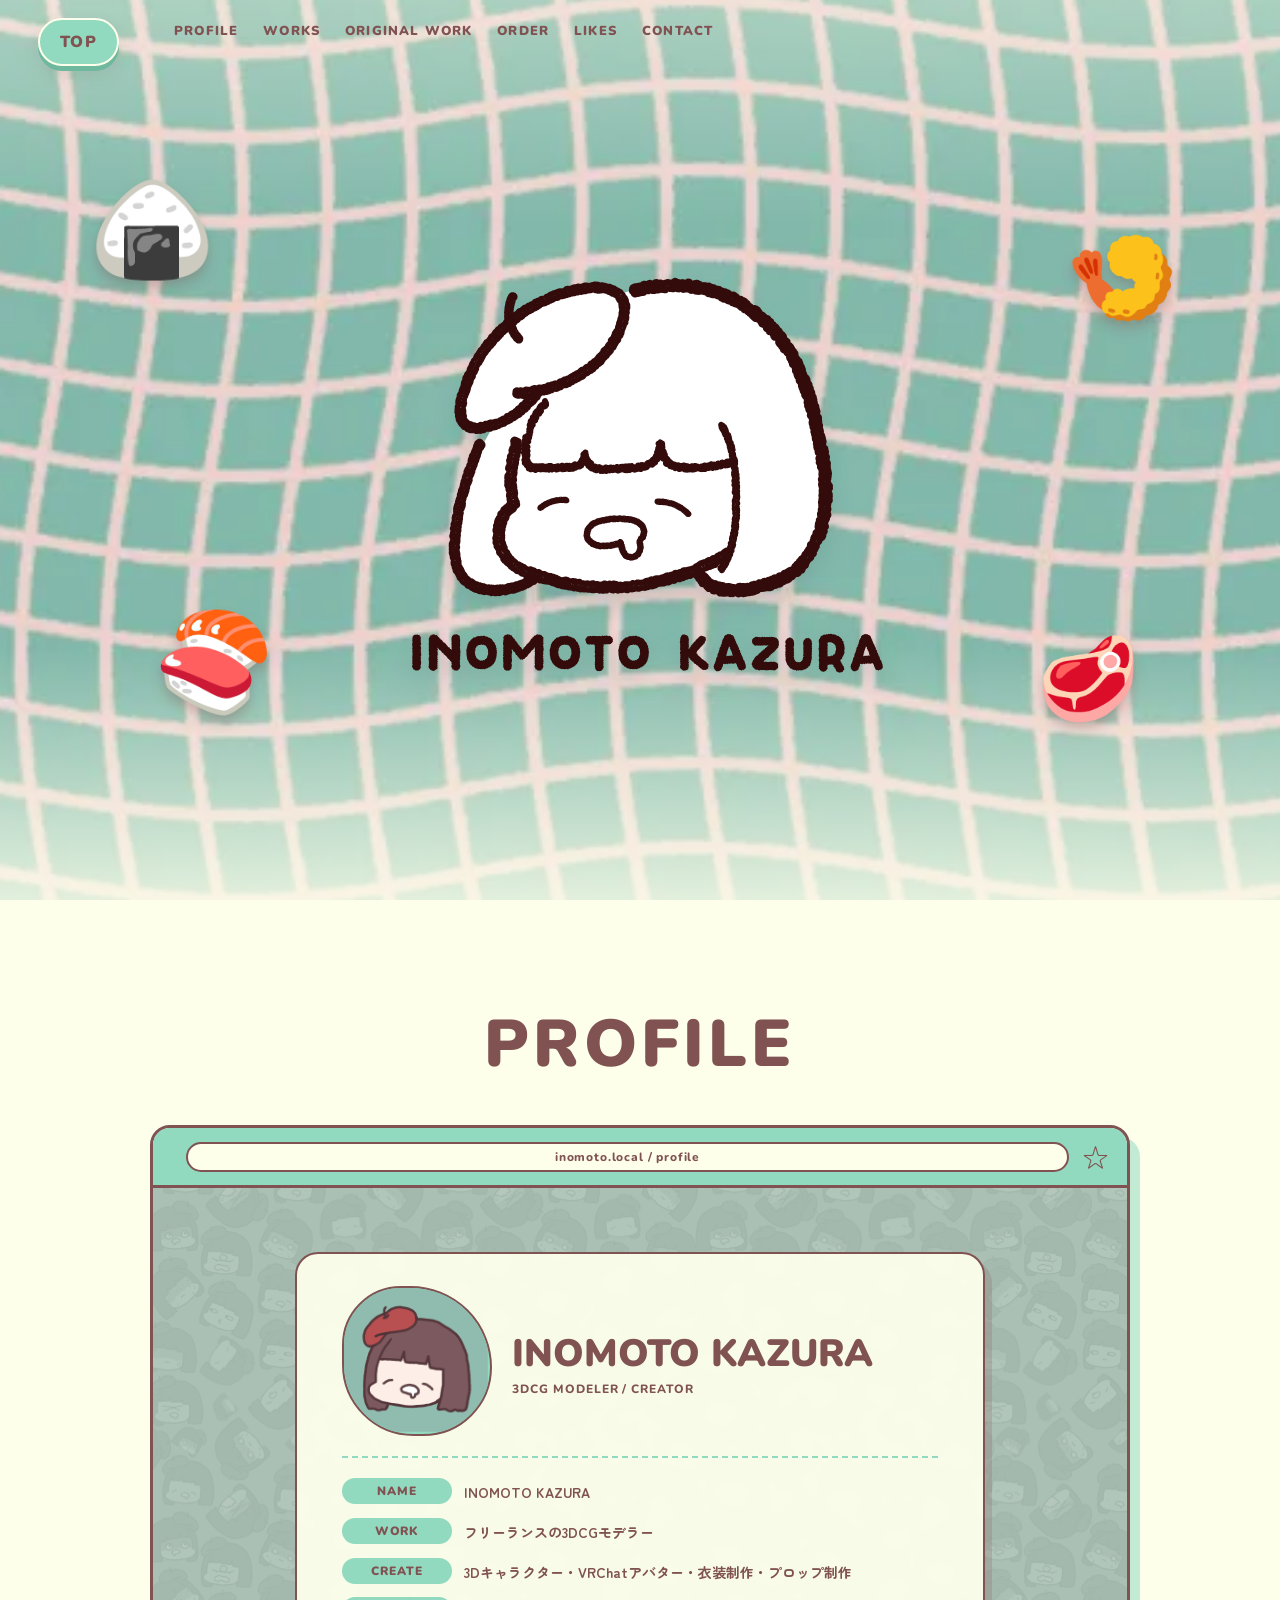
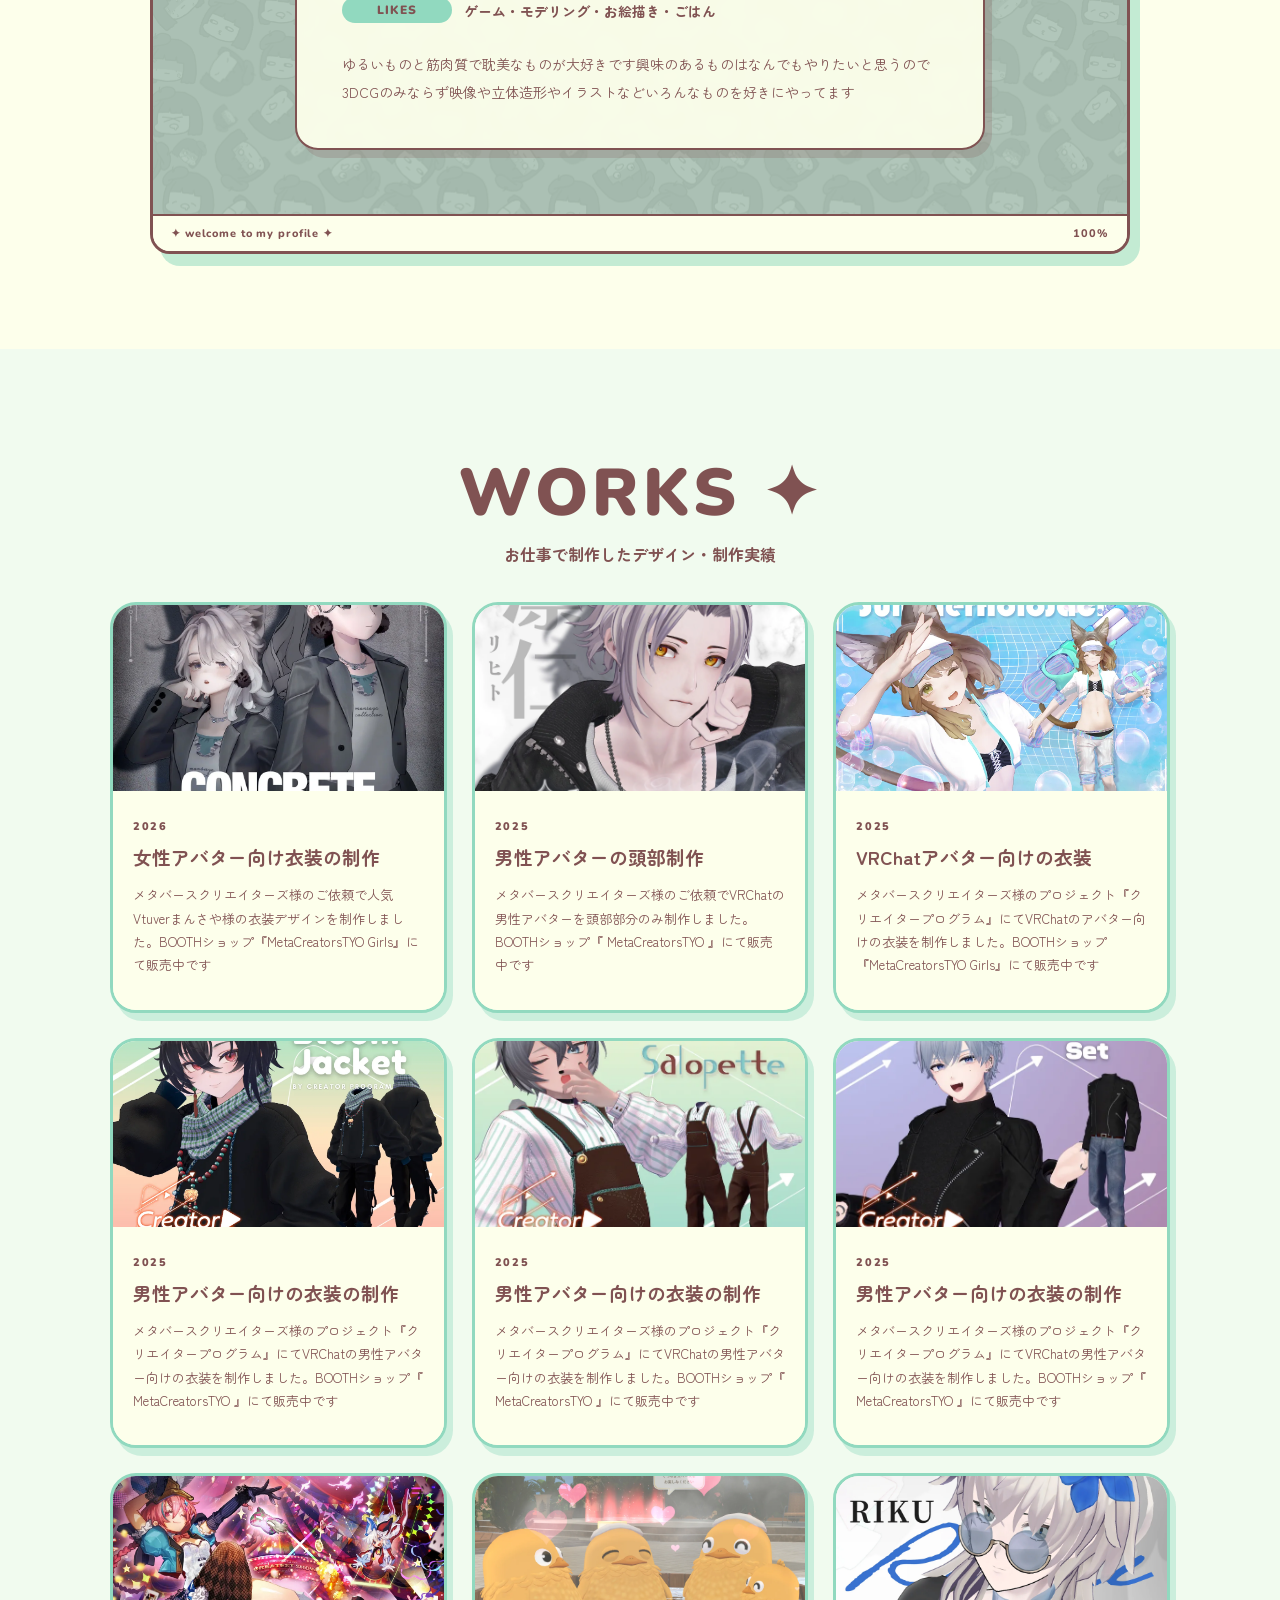
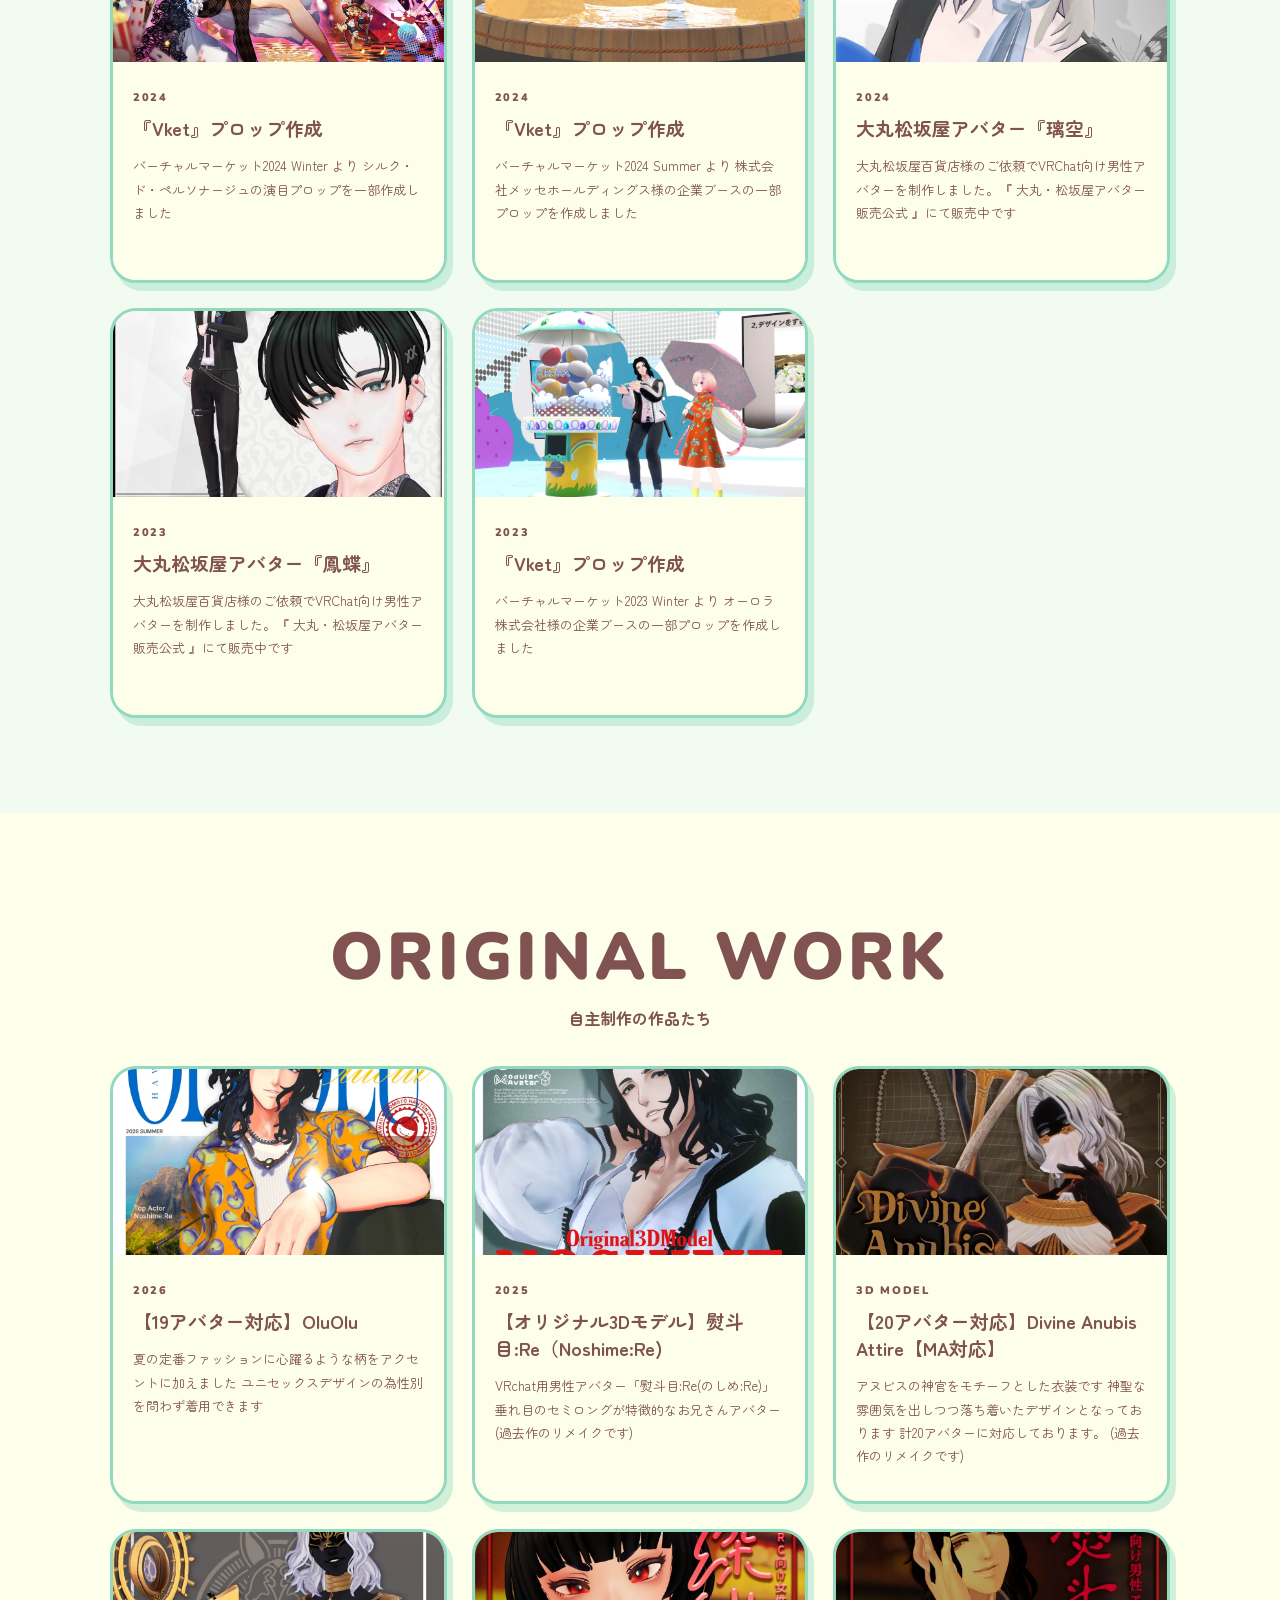
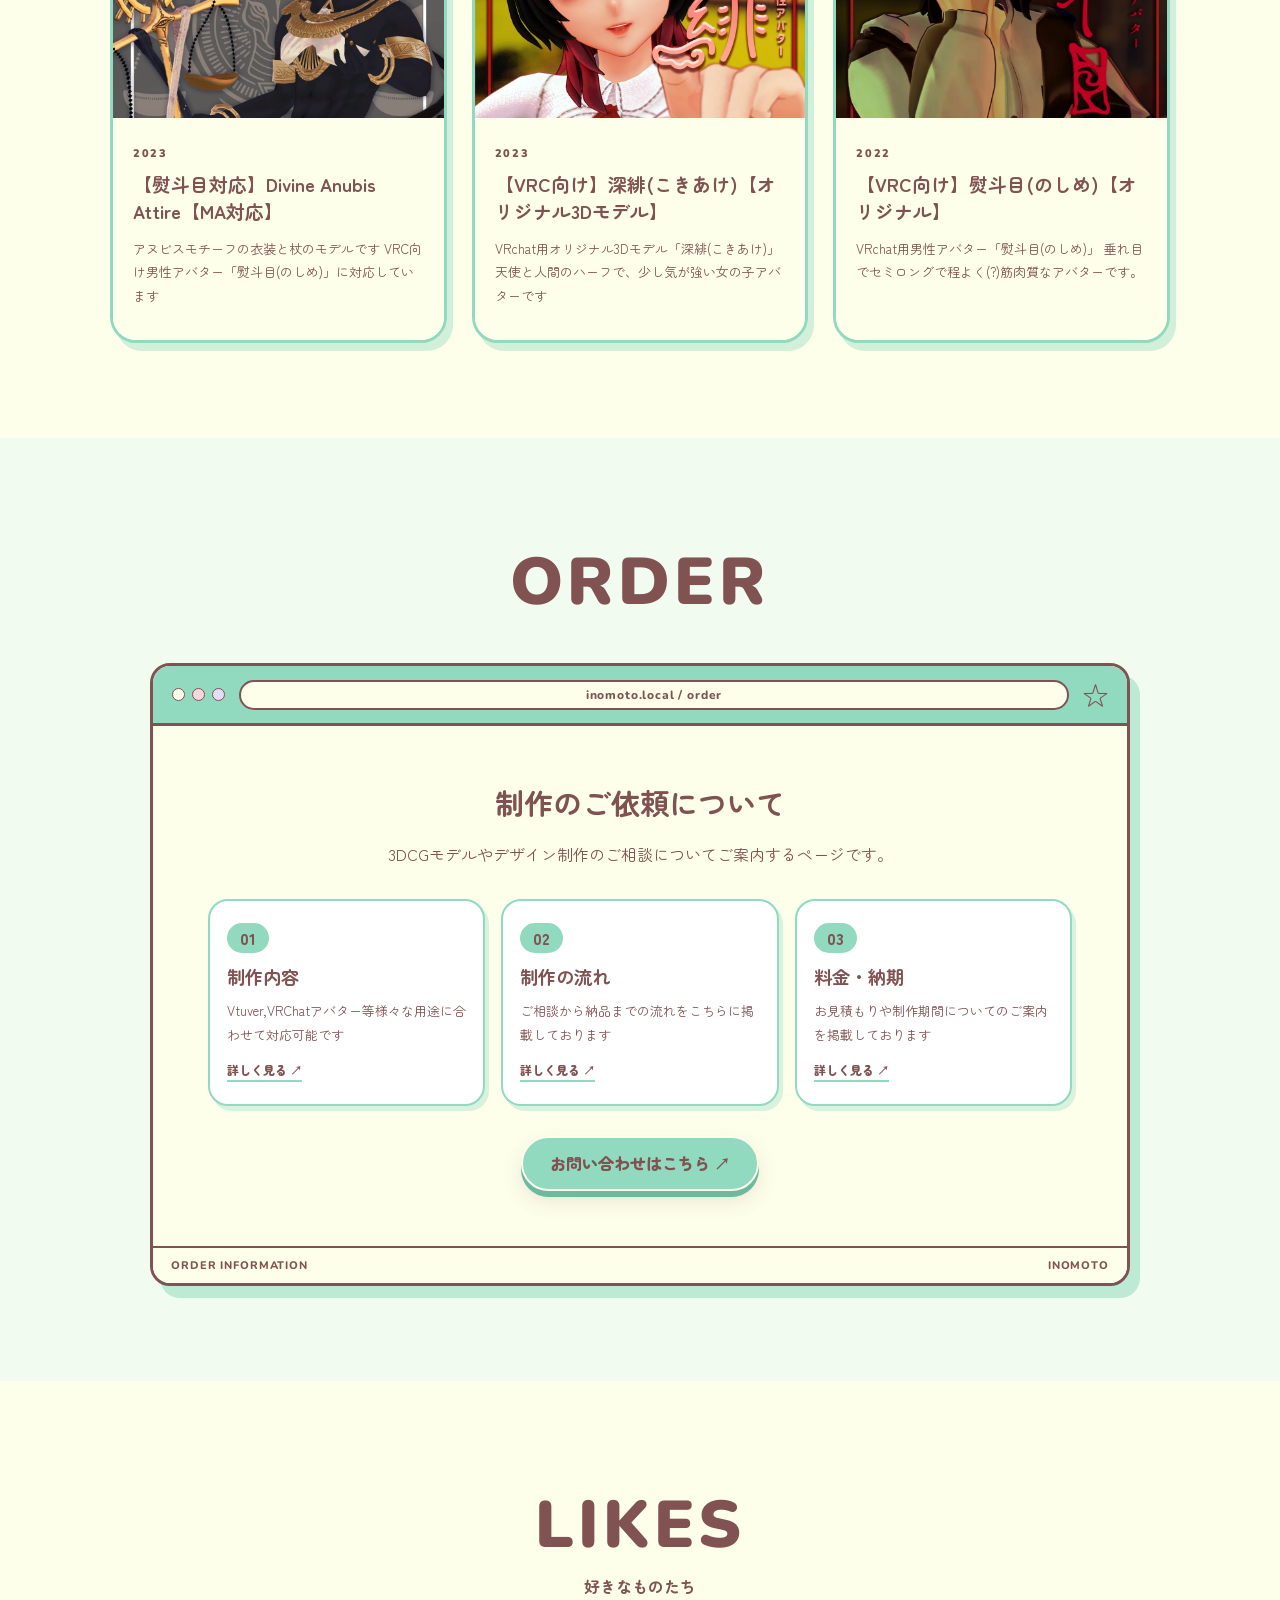
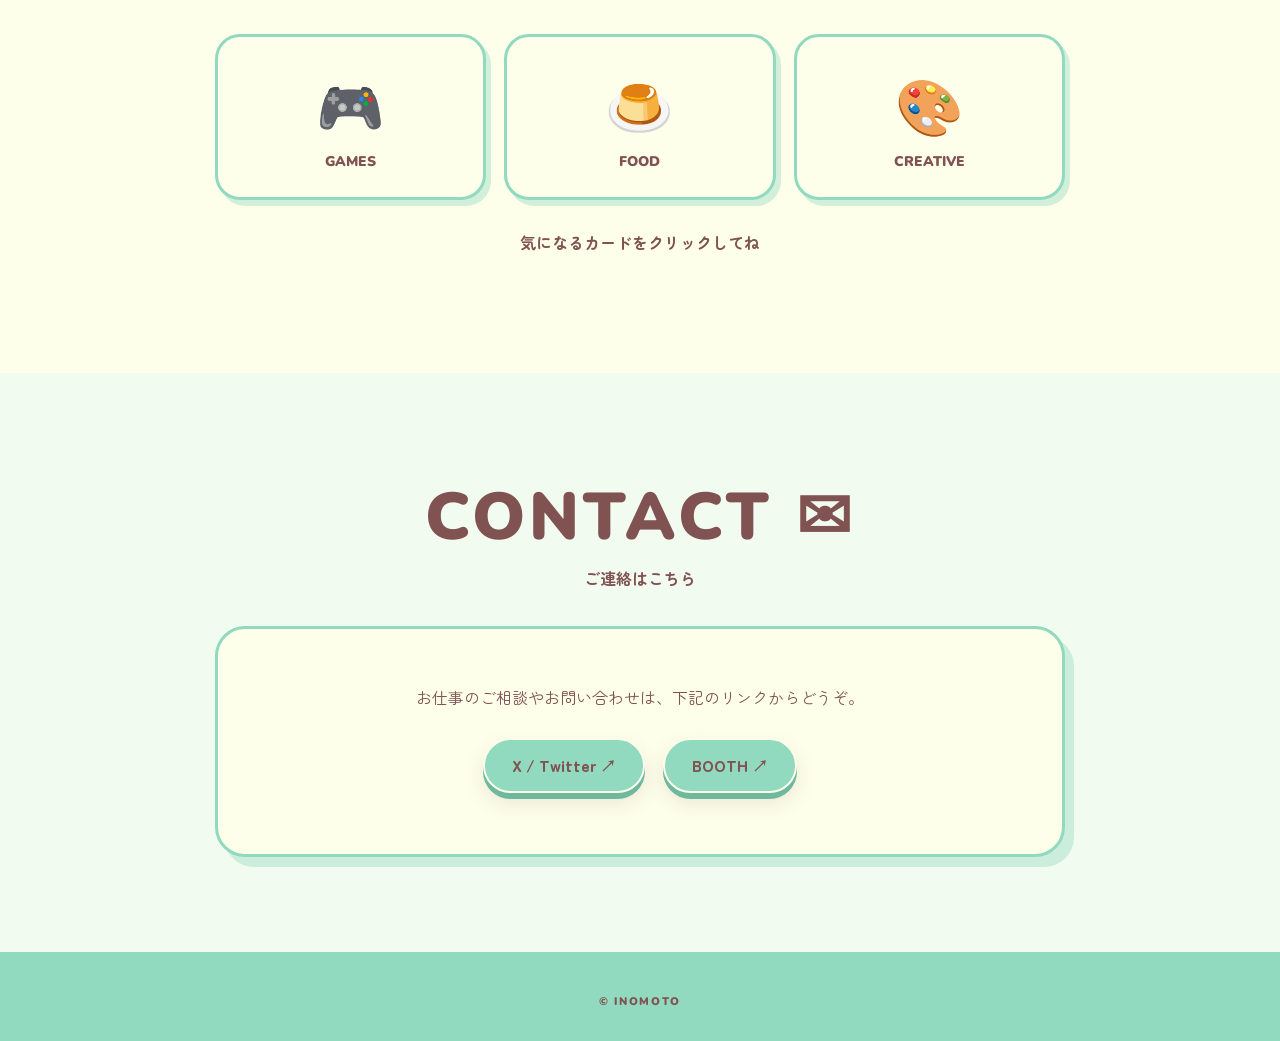
==== index.html @ 29d463a3 "Add files via upload" ====
<!doctype html>
<html lang="ja"><head>
<meta charset="UTF-8"><meta name="viewport" content="width=device-width, initial-scale=1">
<meta name="theme-color" content="#FDFFEB"><meta name="description" content="INOMOTOの個人サイト。3DCG作品と好きなものを集めた場所。">
<title>INOMOTO | little world</title><link rel="stylesheet" href="style.css"><script src="script.js" defer=""></script>
<style data-inomoto-card-layout="v9">
/* v9: 縦長カード。画像と本文は別の通常フローに固定する */
#works .cards > .work-card, #original-work .cards > .work-card {
  display: flex !important;
  flex-direction: column !important;
  height: auto !important;
  min-height: 410px;
  position: relative;
  overflow: hidden !important;
}
#works .work-card > .card-art, #original-work .work-card > .card-art {
  position: relative !important;
  display: block !important;
  flex: 0 0 auto !important;
  width: 100% !important;
  height: auto !important;
  aspect-ratio: 16 / 9 !important;
  min-height: 0 !important;
  max-height: none !important;
  margin: 0 !important;
  padding: 0 !important;
  overflow: hidden !important;
  isolation: isolate;
}
#works .work-card > .card-art > img, #original-work .work-card > .card-art > img {
  position: absolute !important;
  inset: 0 !important;
  width: 100% !important;
  height: 100% !important;
  max-height: 100% !important;
  object-fit: cover !important;
  object-position: center !important;
  display: block !important;
  margin: 0 !important;
}
#works .work-card > .card-body, #original-work .work-card > .card-body {
  display: block !important;
  position: relative !important;
  flex: 1 0 auto !important;
  width: 100% !important;
  height: auto !important;
  min-height: 190px;
  padding: 20px !important;
  margin: 0 !important;
  background: #FDFFEB !important;
  z-index: 2 !important;
  overflow-wrap: anywhere;
}
#works .work-card > .card-body h3, #original-work .work-card > .card-body h3,
#works .work-card > .card-body p, #original-work .work-card > .card-body p {
  position: static !important;
  transform: none !important;
  float: none !important;
  max-height: none !important;
  overflow-wrap: anywhere;
}
#works .work-card > .card-body p, #original-work .work-card > .card-body p {line-height: 1.8 !important;}
#work-detail-dialog .service-bottom-close {display: none !important;}
</style><style data-inomoto-card-layout="v9">
/* v9: 縦長カード。画像と本文は別の通常フローに固定する */
#works .cards > .work-card, #original-work .cards > .work-card {
  display: flex !important;
  flex-direction: column !important;
  height: auto !important;
  min-height: 410px;
  position: relative;
  overflow: hidden !important;
}
#works .work-card > .card-art, #original-work .work-card > .card-art {
  position: relative !important;
  display: block !important;
  flex: 0 0 auto !important;
  width: 100% !important;
  height: auto !important;
  aspect-ratio: 16 / 9 !important;
  min-height: 0 !important;
  max-height: none !important;
  margin: 0 !important;
  padding: 0 !important;
  overflow: hidden !important;
  isolation: isolate;
}
#works .work-card > .card-art > img, #original-work .work-card > .card-art > img {
  position: absolute !important;
  inset: 0 !important;
  width: 100% !important;
  height: 100% !important;
  max-height: 100% !important;
  object-fit: cover !important;
  object-position: center !important;
  display: block !important;
  margin: 0 !important;
}
#works .work-card > .card-body, #original-work .work-card > .card-body {
  display: block !important;
  position: relative !important;
  flex: 1 0 auto !important;
  width: 100% !important;
  height: auto !important;
  min-height: 190px;
  padding: 20px !important;
  margin: 0 !important;
  background: #FDFFEB !important;
  z-index: 2 !important;
  overflow-wrap: anywhere;
}
#works .work-card > .card-body h3, #original-work .work-card > .card-body h3,
#works .work-card > .card-body p, #original-work .work-card > .card-body p {
  position: static !important;
  transform: none !important;
  float: none !important;
  max-height: none !important;
  overflow-wrap: anywhere;
}
#works .work-card > .card-body p, #original-work .work-card > .card-body p {line-height: 1.8 !important;}
#work-detail-dialog .service-bottom-close {display: none !important;}
</style></head>
<body>
<header class="site-header"><a class="brand" href="#home" aria-label="ページの一番上へ戻る">TOP</a><nav aria-label="メインメニュー"><a href="#profile">PROFILE</a><a href="#works">WORKS</a><a href="#original-work">ORIGINAL WORK</a><a href="#order">ORDER</a><a href="#likes">LIKES</a><a href="#contact">CONTACT</a></nav></header>
<main>
<section class="hero" id="home" aria-label="トップページ">
<div class="hero-bg" aria-hidden="true"></div><div class="hero-shade" aria-hidden="true"></div>
<span class="decor d1" aria-hidden="true">🍙</span><span class="decor d2" aria-hidden="true">🍤</span><span class="decor d3" aria-hidden="true">🍣</span><span class="decor d4" aria-hidden="true">🥩</span>
<div class="hero-inner">
<div class="art-stack"><img class="name-art" src="assets/name.svg" alt="INOMOTO KAZURA"><img class="character-art" src="assets/character.svg" alt="オリジナルキャラクター"></div>
</div>

</section>
<section class="content-section profile-section" id="profile" aria-labelledby="profile-title">
 <div class="section-heading"><h2 id="profile-title">PROFILE</h2></div>
 <div class="browser-window">
 <div class="browser-bar">
 <div class="browser-dots" aria-hidden="true"></div>
 <div class="browser-address"><span aria-hidden="true"></span> inomoto.local / profile</div>
 <div class="browser-star" aria-hidden="true">☆</div>
 </div>
 <div class="browser-content">
 <div class="profile-sheet">
 <div class="profile-heading"><span class="profile-sticker profile-icon"><img src="assets/inomoto_icon.svg" alt="いのもとのプロフィールアイコン"></span><div><span class="profile-overline"></span><h3>INOMOTO KAZURA</h3><p>3DCG MODELER / CREATOR</p></div></div>
 <dl class="profile-details">
 <div><dt>NAME</dt><dd>INOMOTO KAZURA</dd></div>
 <div><dt>WORK</dt><dd>フリーランスの3DCGモデラー</dd></div>
 <div><dt>CREATE</dt><dd>3Dキャラクター・VRChatアバター・衣装制作・プロップ制作</dd></div>
 <div><dt>LIKES</dt><dd>ゲーム・モデリング・お絵描き・ごはん</dd></div>
 </dl>
 <p class="profile-message">ゆるいものと筋肉質で耽美なものが大好きです興味のあるものはなんでもやりたいと思うので3DCGのみならず映像や立体造形やイラストなどいろんなものを好きにやってます</p>
 <p class="profile-edit-note"></p>
 </div>
 </div>
 <div class="browser-status"><span>✦ welcome to my profile ✦</span><span>100% </span></div>
 </div>
</section>

<section class="content-section works-section" id="works"><div class="section-heading"><h2>WORKS <span>✦</span></h2><p>お仕事で制作したデザイン・制作実績</p></div><div class="cards"><article class="work-card" data-work-number="11"><div class="card-art"><img alt="作品画像" style="width: 100%; height: 100%; object-fit: cover;" src="assets/uploads/image-1794179837738-152256.webp"></div><div class="card-body"><span class="tag">2026</span><h3>女性アバター向け衣装の制作</h3><p>メタバースクリエイターズ様のご依頼で人気Vtuverまんさや様の衣装デザインを制作しました。BOOTHショップ『MetaCreatorsTYO Girls』にて販売中です  </p></div><div class="work-detail-data" hidden=""><div class="work-detail-description"><p><a href="https://metacre-girls.booth.pm/items/8290919" target="_blank" rel="noopener noreferrer">『MetaCreatorsTYO Girls』のリンクはこちら(外部リンクへ移動します)</a></p></div><div class="work-detail-gallery"><img alt="作品詳細画像" src="assets/uploads/image-1794179853734-537054.webp"><img alt="作品詳細画像" src="assets/uploads/image-1794179858200-941569.webp"></div></div></article><article class="work-card" data-work-number="10"><div class="card-art"><img alt="作品画像" style="width: 100%; height: 100%; object-fit: cover;" src="assets/uploads/image-1794179681571-148036.webp"></div><div class="card-body"><span class="tag">2025</span><h3>男性アバターの頭部制作</h3><p>メタバースクリエイターズ様のご依頼でVRChatの男性アバターを頭部部分のみ制作しました。BOOTHショップ『 MetaCreatorsTYO 』にて販売中です  </p></div><div class="work-detail-data" hidden=""><div class="work-detail-description"><p><a href="https://metacreatorstyo.booth.pm/items/7430852" target="_blank" rel="noopener noreferrer">『 MetaCreatorsTYO 』のリンクはこちら(外部リンクへ移動します)</a></p></div><div class="work-detail-gallery"><img alt="作品詳細画像" src="assets/uploads/image-1794179711061-279355.webp"><img alt="作品詳細画像" src="assets/uploads/image-1794179719294-483400.webp"></div></div></article><article class="work-card" data-work-number="9"><div class="card-art"><img alt="作品画像" style="width: 100%; height: 100%; object-fit: cover;" src="assets/uploads/image-1794179580723-548120.webp"></div><div class="card-body"><span class="tag">2025</span><h3>VRChatアバター向けの衣装</h3><p>メタバースクリエイターズ様のプロジェクト『クリエイタープログラム』にてVRChatのアバター向けの衣装を制作しました。BOOTHショップ『MetaCreatorsTYO Girls』にて販売中です  </p></div><div class="work-detail-data" hidden=""><div class="work-detail-description"><p><a href="https://metacre-girls.booth.pm/items/8178003" target="_blank" rel="noopener noreferrer">『MetaCreatorsTYO Girls』のリンクはこちら(外部リンクへ移動します)</a></p></div><div class="work-detail-gallery"></div></div></article><article class="work-card" data-work-number="8"><div class="card-art"><img alt="作品画像" style="width: 100%; height: 100%; object-fit: cover;" src="assets/uploads/image-1794179423549-864634.webp"></div><div class="card-body"><span class="tag">2025</span><h3>男性アバター向けの衣装の制作</h3><p>メタバースクリエイターズ様のプロジェクト『クリエイタープログラム』にてVRChatの男性アバター向けの衣装を制作しました。BOOTHショップ『 MetaCreatorsTYO 』にて販売中です </p></div><div class="work-detail-data" hidden=""><div class="work-detail-description"><p><a href="https://metacreatorstyo.booth.pm/items/6738972" target="_blank" rel="noopener noreferrer">『 MetaCreatorsTYO 』のリンクはこちら(外部リンクへ移動します)</a></p></div><div class="work-detail-gallery"><img alt="作品詳細画像" src="assets/uploads/image-1794179456965-385566.webp"><img alt="作品詳細画像" src="assets/uploads/image-1794179460936-508181.webp"></div></div></article><article class="work-card" data-work-number="7"><div class="card-art"><img alt="作品画像" style="width: 100%; height: 100%; object-fit: cover;" src="assets/uploads/image-1794179402520-243005.webp"></div><div class="card-body"><span class="tag">2025</span><h3>男性アバター向けの衣装の制作</h3><p>メタバースクリエイターズ様のプロジェクト『クリエイタープログラム』にてVRChatの男性アバター向けの衣装を制作しました。BOOTHショップ『 MetaCreatorsTYO 』にて販売中です </p></div><div class="work-detail-data" hidden=""><div class="work-detail-description"><p><a href="https://metacreatorstyo.booth.pm/items/6640279" target="_blank" rel="noopener noreferrer">『 MetaCreatorsTYO 』のリンクはこちら(外部リンクへ移動します)</a></p></div><div class="work-detail-gallery"><img alt="作品詳細画像" src="assets/uploads/image-1794179406885-465615.webp"><img alt="作品詳細画像" src="assets/uploads/image-1794179410754-555326.webp"></div></div></article><article class="work-card" data-work-number="6"><div class="card-art"><img alt="作品画像" style="width: 100%; height: 100%; object-fit: cover;" src="assets/uploads/image-1794179278446-602209.webp"></div><div class="card-body"><span class="tag">2025</span><h3>男性アバター向けの衣装の制作</h3><p>メタバースクリエイターズ様のプロジェクト『クリエイタープログラム』にてVRChatの男性アバター向けの衣装を制作しました。BOOTHショップ『 MetaCreatorsTYO 』にて販売中です </p></div><div class="work-detail-data" hidden=""><div class="work-detail-description"><p><a href="https://metacreatorstyo.booth.pm/items/6526246" target="_blank" rel="noopener noreferrer">『 MetaCreatorsTYO 』のリンクはこちら(外部リンクへ移動します)</a></p></div><div class="work-detail-gallery"><img alt="作品詳細画像" src="assets/uploads/image-1794179345668-98581.webp"><img alt="作品詳細画像" src="assets/uploads/image-1794179348370-302553.webp"></div></div></article><article class="work-card" data-work-number="5"><div class="card-art"><img alt="作品画像" style="width: 100%; height: 100%; object-fit: cover;" src="assets/uploads/image-1794179184120-256276.webp"></div><div class="card-body"><span class="tag">2024</span><h3>『Vket』プロップ作成</h3><p>バーチャルマーケット2024 Winter より
シルク・ド・ペルソナージュの演目プロップを一部作成しました</p></div><div class="work-detail-data" hidden=""><div class="work-detail-description"><p>複数のプロップを制作しました</p><p><br>
<a href="https://x.com/Virtual_Market_/status/1864625775905001588" target="_blank" rel="noopener noreferrer"></a></p><p><a href="https://x.com/Virtual_Market_/status/1864625775905001588" target="_blank" rel="noopener noreferrer">一般出展ワールド制作チーム紹介映像(Xのページに飛びます)</a></p></div><div class="work-detail-gallery"></div></div></article><article class="work-card" data-work-number="4"><div class="card-art"><img alt="作品画像" style="width: 100%; height: 100%; object-fit: cover;" src="assets/uploads/image-1794179036064-50647.webp"></div><div class="card-body"><span class="tag">2024</span><h3>『Vket』プロップ作成</h3><p>バーチャルマーケット2024 Summer より
株式会社メッセホールディングス様の企業ブースの一部プロップを作成しました</p></div><div class="work-detail-data" hidden=""><div class="work-detail-description"><p>複数のプロップを制作いたしました</p><br>
<a href="https://prtimes.jp/main/html/rd/p/000000356.000034617.html" target="_blank" rel="noopener noreferrer">当時の掲載記事はこちら(外部リンクへ移動します)</a></div><div class="work-detail-gallery"><img alt="作品詳細画像" src="assets/uploads/image-1794179041775-435784.webp"><img alt="作品詳細画像" src="assets/uploads/image-1794179046673-752530.webp"><img alt="作品詳細画像" src="assets/uploads/image-1794179050982-180924.webp"><img alt="作品詳細画像" src="assets/uploads/image-1794179154197-234884.webp"></div></div></article><article class="work-card" data-work-number="3"><div class="card-art"><img alt="作品画像" style="width: 100%; height: 100%; object-fit: cover;" src="assets/uploads/image-1794178915178-744343.webp"></div><div class="card-body"><span class="tag">2024</span><h3>大丸松坂屋アバター『璃空』</h3><p>大丸松坂屋百貨店様のご依頼でVRChat向け男性アバターを制作しました。『 大丸・松坂屋アバター販売公式 』にて販売中です</p></div><div class="work-detail-data" hidden=""><div class="work-detail-description"><p><a href="https://dm-avatar.booth.pm/" target="_blank" rel="noopener noreferrer">『 大丸・松坂屋アバター販売公式 』のリンクはこちら(外部リンクへ移動します)</a></p></div><div class="work-detail-gallery"><img alt="作品詳細画像" src="assets/uploads/image-1794178922586-227294.webp"><img alt="作品詳細画像" src="assets/uploads/image-1794178927556-247050.webp"></div></div></article><article class="work-card" data-work-number="2"><div class="card-art"><img alt="作品画像" style="width: 100%; height: 100%; object-fit: cover;" src="assets/uploads/image-1794177709621-850913.webp"></div><div class="card-body"><span class="tag">2023</span><h3>大丸松坂屋アバター『鳳蝶』</h3><p>大丸松坂屋百貨店様のご依頼でVRChat向け男性アバターを制作しました。『 大丸・松坂屋アバター販売公式 』にて販売中です</p></div><div class="work-detail-data" hidden=""><div class="work-detail-description"><p><a href="https://dm-avatar.booth.pm/" target="_blank" rel="noopener noreferrer">『 大丸・松坂屋アバター販売公式 』のリンクはこちら(外部リンクへ移動します)</a></p></div><div class="work-detail-gallery"><img alt="" src="assets/uploads/image-1794177748640-402909.webp"><img alt="" src="assets/uploads/image-1794177761552-566440.webp"></div></div></article><article class="work-card" data-work-number="1"><div class="card-art"><img alt="作品画像" style="width: 100%; height: 100%; object-fit: cover;" src="assets/uploads/image-1794178805837-284792.webp"></div><div class="card-body"><span class="tag">2023</span><h3>『Vket』プロップ作成</h3><p> バーチャルマーケット2023 Winter より
オーロラ株式会社様の企業ブースの一部プロップを作成しました</p></div><div class="work-detail-data" hidden=""><div class="work-detail-description"><p>ガチャガチャの3DCG部分をモデリングしました。</p><br>
<a href="https://prtimes.jp/main/html/rd/p/000000282.000034617.html" target="_blank" rel="noopener noreferrer">当時の掲載記事はこちら(外部リンクへ移動します)</a></div><div class="work-detail-gallery"></div></div></article></div></section>
<section class="content-section original-section" id="original-work" aria-labelledby="original-title">
 <div class="section-heading"><h2 id="original-title">ORIGINAL WORK </h2><p>自主制作の作品たち</p></div>
 <div class="cards">
 
 
 
 <article class="work-card" data-work-number="6"><div class="card-art"><img alt="作品画像" style="width: 100%; height: 100%; object-fit: cover;" src="assets/uploads/image-1794180544051-825189.webp"></div><div class="card-body"><span class="tag">2026</span><h3>【19アバター対応】OluOlu</h3><p>夏の定番ファッションに心躍るような柄をアクセントに加えました
ユニセックスデザインの為性別を問わず着用できます</p></div><div class="work-detail-data" hidden=""><div class="work-detail-description"><p><a href="https://inomotokazura.booth.pm/items/8665763" target="_blank" rel="noopener noreferrer">BOOTH『伊ノ本飯店』にて販売しております</a></p></div><div class="work-detail-gallery"><img alt="作品詳細画像" src="assets/uploads/image-1794180550943-693353.webp"><img alt="作品詳細画像" src="assets/uploads/image-1794180565460-982210.webp"></div></div></article><article class="work-card" data-work-number="5"><div class="card-art"><img alt="作品画像" style="width: 100%; height: 100%; object-fit: cover;" src="assets/uploads/image-1794180478427-953219.webp"></div><div class="card-body"><span class="tag">2025</span><h3>【オリジナル3Dモデル】熨斗目:Re（Noshime:Re)</h3><p>VRchat用男性アバター「熨斗目:Re(のしめ:Re)」
垂れ目のセミロングが特徴的なお兄さんアバター
(過去作のリメイクです)</p></div><div class="work-detail-data" hidden=""><div class="work-detail-description"><p><a href="https://inomotokazura.booth.pm/items/7423591" target="_blank" rel="noopener noreferrer">BOOTH『伊ノ本飯店』にて販売しております</a></p></div><div class="work-detail-gallery"><img alt="作品詳細画像" src="assets/uploads/image-1794180497031-444310.webp"><img alt="作品詳細画像" src="assets/uploads/image-1794180500457-785117.webp"></div></div></article><article class="work-card" data-work-number="4"><div class="card-art"><img alt="作品画像" style="width: 100%; height: 100%; object-fit: cover;" src="assets/uploads/image-1794180379036-343139.webp"></div><div class="card-body"><span class="tag">3D MODEL</span><h3>【20アバター対応】Divine Anubis Attire【MA対応】</h3><p>アヌビスの神官をモチーフとした衣装です
神聖な雰囲気を出しつつ落ち着いたデザインとなっております
計20アバターに対応しております。
(過去作のリメイクです)</p></div><div class="work-detail-data" hidden=""><div class="work-detail-description"><p><a href="https://inomotokazura.booth.pm/items/7018110" target="_blank" rel="noopener noreferrer">BOOTH『伊ノ本飯店』にて販売しております</a></p></div><div class="work-detail-gallery"><img alt="作品詳細画像" src="assets/uploads/image-1794180410148-198815.webp"><img alt="作品詳細画像" src="assets/uploads/image-1794180415544-502041.webp"></div></div></article><article class="work-card" data-work-number="3"><div class="card-art"><img alt="作品画像" style="width: 100%; height: 100%; object-fit: cover;" src="assets/uploads/image-1794180256817-83926.webp"></div><div class="card-body"><span class="tag">2023</span><h3>【熨斗目対応】Divine Anubis Attire【MA対応】</h3><p>アヌビスモチーフの衣装と杖のモデルです
VRC向け男性アバター「熨斗目(のしめ)」に対応しています</p></div><div class="work-detail-data" hidden=""><div class="work-detail-description"><p><a href="https://inomotokazura.booth.pm/items/4900104" target="_blank" rel="noopener noreferrer">BOOTH『伊ノ本飯店』にて販売しております</a></p></div><div class="work-detail-gallery"><img alt="作品詳細画像" src="assets/uploads/image-1794180284162-202178.webp"><img alt="作品詳細画像" src="assets/uploads/image-1794180289184-894744.webp"></div></div></article><article class="work-card" data-work-number="2"><div class="card-art"><img alt="作品画像" style="width: 100%; height: 100%; object-fit: cover;" src="assets/uploads/image-1794180068139-159201.webp"></div><div class="card-body"><span class="tag">2023</span><h3>【VRC向け】深緋(こきあけ)【オリジナル3Dモデル】</h3><p>VRchat用オリジナル3Dモデル「深緋(こきあけ)」
天使と人間のハーフで、少し気が強い女の子アバターです</p></div><div class="work-detail-data" hidden=""><div class="work-detail-description"><p><a href="https://inomotokazura.booth.pm/items/4785629" target="_blank" rel="noopener noreferrer">BOOTH『伊ノ本飯店』にて販売しております</a></p></div><div class="work-detail-gallery"><img alt="作品詳細画像" src="assets/uploads/image-1794180075593-124213.webp"><img alt="作品詳細画像" src="assets/uploads/image-1794180079490-715950.webp"></div></div></article><article class="work-card" data-work-number="1"><div class="card-art"><img alt="作品画像" style="width: 100%; height: 100%; object-fit: cover;" src="assets/uploads/image-1794179966785-388153.webp"></div><div class="card-body"><span class="tag">2022</span><h3>【VRC向け】熨斗目(のしめ)【オリジナル】</h3><p>VRchat用男性アバター「熨斗目(のしめ)」
垂れ目でセミロングで程よく(?)筋肉質なアバターです。</p></div><div class="work-detail-data" hidden=""><div class="work-detail-description"><p><a href="https://inomotokazura.booth.pm/items/4004498" target="_blank" rel="noopener noreferrer">BOOTH『伊ノ本飯店』にて販売しております</a></p></div><div class="work-detail-gallery"><img alt="作品詳細画像" src="assets/uploads/image-1794179981099-204728.webp"><img alt="作品詳細画像" src="assets/uploads/image-1794179985260-629410.webp"></div></div></article></div>
</section>
<section class="content-section order-section" id="order" aria-labelledby="order-title">
 <div class="section-heading"><h2 id="order-title">ORDER</h2></div>
 <div class="browser-window order-window">
  <div class="browser-bar"><div class="browser-dots" aria-hidden="true"><span></span><span></span><span></span></div><div class="browser-address">inomoto.local / order</div><span class="browser-star" aria-hidden="true">☆</span></div>
  <div class="order-content">
   <h3>制作のご依頼について</h3>
   <p>3DCGモデルやデザイン制作のご相談についてご案内するページです。</p>
   <div class="order-grid">
    <button class="order-item order-open" type="button" id="open-service-dialog" aria-haspopup="dialog" aria-controls="service-dialog"><span class="order-label">01</span><h4>制作内容</h4><p>Vtuver,VRChatアバター等様々な用途に合わせて対応可能です</p><span class="order-more">詳しく見る ↗</span></button>
    <button class="order-item order-open" type="button" id="open-flow-dialog" aria-haspopup="dialog" aria-controls="flow-dialog"><span class="order-label">02</span><h4>制作の流れ</h4><p>ご相談から納品までの流れをこちらに掲載しております</p><span class="order-more">詳しく見る ↗</span></button>
    <button class="order-item order-open" type="button" id="open-price-dialog" aria-haspopup="dialog" aria-controls="price-dialog"><span class="order-label">03</span><h4>料金・納期</h4><p>お見積もりや制作期間についてのご案内を掲載しております</p><span class="order-more">詳しく見る ↗</span></button>
   </div>
   <p class="order-note"></p>
   <a class="pill-button" href="#contact">お問い合わせはこちら ↗</a>
  </div>
  <div class="browser-status"><span>ORDER INFORMATION</span><span>INOMOTO</span></div>
 </div>
</section>
<section class="content-section" id="likes"><div class="section-heading"><h2>LIKES </h2><p>好きなものたち</p></div><div class="likes-grid"><button class="like-tile" data-message="LocoRoco、どうぶつの森シリーズ、塊魂、Stardew Valley等のほのぼのしたゲームやOverwatch等が好きです">🎮 <span>GAMES</span></button><button class="like-tile" data-message="🥩🥩🥩🥩🥩🥩🥩🥩🥩🥩🥩🥩🥩🥩🥩🥩🥩">🍮 <span>FOOD</span></button><button class="like-tile" data-message="3DCGモデリングやお絵描き大好き、映像制作やフィギュア制作にも興味があります">🎨 <span>CREATIVE</span></button></div><p class="like-message" id="like-message" aria-live="polite">気になるカードをクリックしてね </p></section>
<section class="content-section contact-section" id="contact"><div class="section-heading"><h2>CONTACT <span>✉</span></h2><p>ご連絡はこちら</p></div><div class="paper contact-paper"><p>お仕事のご相談やお問い合わせは、下記のリンクからどうぞ。</p><div class="contact-links"><a class="pill-button" href="https://x.com/kokonisaretai_i" target="_blank" rel="noopener noreferrer">X / Twitter ↗</a><a class="pill-button secondary" href="https://inomotokazura.booth.pm/" target="_blank" rel="noopener noreferrer">BOOTH ↗</a></div><p class="tiny"></p></div></section>
</main><dialog id="work-detail-dialog" class="service-dialog work-detail-dialog" aria-labelledby="work-detail-title"><div class="service-browser"><div class="service-browser-bar"><div class="browser-dots" aria-hidden="true"><span></span><span></span><span></span></div><div class="browser-address">inomoto.local / works / detail</div><button type="button" class="service-close" aria-label="閉じる">×</button></div><div class="service-dialog-body"><h2 id="work-detail-title"></h2><div id="work-detail-content"></div></div></div></dialog><dialog id="service-dialog" class="service-dialog" aria-labelledby="service-dialog-title">
  <div class="service-browser">
    <div class="service-browser-bar">
      <div class="browser-dots" aria-hidden="true"><span></span><span></span><span></span></div>
      <div class="browser-address">inomoto.local / order / services</div>
      <button class="service-close" type="button" aria-label="閉じる">×</button>
    </div>
    <div class="service-dialog-body">
      <span class="order-label">ORDER / 01</span>
      <h2 id="service-dialog-title">制作内容</h2>
      <p>ご依頼いただける制作内容の詳細を、こちらでご案内します。</p>
      <div class="service-placeholder"><h3>対応可能な制作内容</h3><p>Vtuberの3DCG化、VRChat向けのアバターの制作、映像制作用の小物制作、ワールド用のプロップの作成など多様なニーズに合わせてモデルを制作いたします</p></div>
      <div class="service-placeholder"><h3>対応可能な形式</h3><p>・VRM
・unitypackage
・FBX
・PMD、PMX</p></div>
      <p class="service-note"></p>
      
    </div>
  </div>
</dialog>
<dialog id="flow-dialog" class="service-dialog" aria-labelledby="flow-dialog-title">
 <div class="service-browser"><div class="service-browser-bar"><div class="browser-dots" aria-hidden="true"><span></span><span></span><span></span></div><div class="browser-address">inomoto.local / order / flow</div><button class="service-close" type="button" aria-label="閉じる">×</button></div>
 <div class="service-dialog-body"><span class="order-label">ORDER / 02</span><h2 id="flow-dialog-title">制作の流れ</h2><p>ご相談から納品までの流れをご案内します。</p>
 <div class="service-placeholder"><h3>01 / お問い合わせ・ご相談</h3><p>・お名前 / SNSのURLなど
・三面図等のデザイン資料
・ご要望、モデル使用用途
・ご予算
・納期​
​・追加オプションの有無などのヒアリング
等をメール、もしくはX(旧Twitter)のDMで送信してください。</p></div>
 <div class="service-placeholder"><h3>02 / お見積もり・内容確認</h3><p>モデリングのデザインなど精査した後
制作範囲、料金、納期などをご相談のうえ決定します。</p></div>
 <div class="service-placeholder"><h3>03 / 制作・確認</h3><p>前金の入金を確認次第制作に取り掛からせていただきます
前金は合計金額の半額をお支払いしていただきます。
(ご希望次第では全額のお支払いも可能です)
制作は2か月～3か月ほどかかります。
確認のタイミングや修正条件はご依頼ごとにご案内します。</p></div>
 <div class="service-placeholder"><h3>04 / 納品</h3><p>モデルを実際に動かしてみて不備がないかを調整、ご相談のうえ決定した形式で納品します。</p></div>
 <p class="service-note"></p></div></div>
</dialog>
<dialog id="price-dialog" class="service-dialog" aria-labelledby="price-dialog-title">
 <div class="service-browser"><div class="service-browser-bar"><div class="browser-dots" aria-hidden="true"><span></span><span></span><span></span></div><div class="browser-address">inomoto.local / order / pricing</div><button class="service-close" type="button" aria-label="閉じる">×</button></div>
 <div class="service-dialog-body"><span class="order-label">ORDER / 03</span><h2 id="price-dialog-title">料金・納期</h2><p>お見積もりと制作期間についてのご案内です。</p>
 <div class="service-placeholder"><h3>制作料金</h3><p>
◆3Dモデル制作・・・60万~
(VRC用のunitypackageまたはVRM形式の納品)
◆頭部のみ制作・・・35万~
◆衣装のみ制作・・・25万~
◆小物のみ制作・・・3万~
その他キャラクターデザイン、衣装デザイン等承っております。
＊デザインの複雑さにより価格は変動致します(60~90万程)
＊デザインはオリジナルデザインのみ受け付けております
＊リテイクが多い場合は追加料金が発生することがあります
＊パーフェクトシンク対応に関してはご相談ください。
＊実績公開や進捗の公開をX(旧Twitter)でさせていただきます（実績非公開の場合は別途料金が発生します）
＊料金は税別料金です。</p></div>
 <div class="service-placeholder"><h3>納期について</h3><p>制作期間は内容やスケジュールに応じてご相談となります。希望納期がある場合はお問い合わせ時にお知らせください。アバター一体の制作期間は概ね2か月～3か月程度かかります</p></div>
 <div class="service-placeholder"><h3>お見積もりに必要な情報</h3><p>制作物の用途、参考資料、ご希望の仕様、希望納期等をメール、もしくはX(旧Twitter)のDMで送信してください。</p></div>
 <p class="service-note"></p></div></div>
</dialog>
<footer><span>© INOMOTO</span></footer>

</body></html>
---- style.css ----
@import url('https://fonts.googleapis.com/css2?family=Nunito:wght@600;700;800;900&family=Zen+Maru+Gothic:wght@400;500;700;900&display=swap');
:root{--ink:#5c5463;--mint:#a4d2c7;--pink:#f7c9da;--lav:#dcd2f7;--cream:#fffdf8}*{box-sizing:border-box}html{scroll-behavior:smooth}body{margin:0;background:#fff9f5;color:var(--ink);font-family:'Zen Maru Gothic',sans-serif;overflow-x:hidden}a{color:inherit;text-decoration:none}button{font:inherit}.site-header{position:absolute;top:0;left:0;right:0;z-index:20;display:flex;justify-content:space-between;align-items:center;gap:18px;padding:22px clamp(18px,5vw,72px);color:#594e5d}.brand{font-family:Nunito,sans-serif;font-weight:900;letter-spacing:.09em;background:#fffdf6df;border:2px solid white;border-radius:99px;padding:9px 17px;box-shadow:0 5px 0 #82b7ad66}.site-header nav{display:flex;gap:clamp(8px,2vw,25px);flex-wrap:wrap}.site-header nav a{font-family:Nunito,sans-serif;font-weight:900;font-size:13px;letter-spacing:.09em;transition:transform .25s,color .25s}.site-header nav a:hover{transform:translateY(-4px) rotate(-3deg);color:#d66b9d}.hero{min-height:780px;height:100svh;max-height:1080px;position:relative;display:grid;place-items:center;overflow:hidden;isolation:isolate}.hero-bg{position:absolute;inset:-3%;z-index:-3;background:var(--mint) url('assets/background.webp') center/cover no-repeat;animation:bg-drift 23s ease-in-out infinite alternate}.hero-shade{position:absolute;inset:0;z-index:-2;background:linear-gradient(180deg,#fff9f350,transparent 25%,transparent 72%,#fff9f5b0)}.hero-inner{width:min(100%,1100px);padding:100px 20px 92px;text-align:center;position:relative;z-index:2}.hero-kicker{font:900 clamp(11px,1.7vw,17px) Nunito,sans-serif;letter-spacing:.18em;color:#fffdfc;text-shadow:0 2px 8px #547f7d,0 2px 0 #6ca99f;margin:0 0 8px}.art-stack{height:clamp(280px,47vw,540px);position:relative;margin:auto;width:100%;max-width:1000px}.art-stack img{display:block;position:absolute;width:100%;height:100%;object-fit:contain;filter:drop-shadow(0 12px 10px #537f7a36)}.name-art{inset:0;animation:name-float 8.5s ease-in-out infinite}.character-art{inset:0;animation:character-float 5.8s ease-in-out infinite;transition:filter .3s}.art-stack:hover .character-art{filter:drop-shadow(0 18px 13px #537f7a65) brightness(1.05)}.hero-note{font-size:clamp(13px,1.7vw,17px);font-weight:700;line-height:1.9;color:#fff;text-shadow:0 2px 8px #467e77,0 1px 1px #467e77;margin:-5px 0 19px}.pill-button{display:inline-flex;justify-content:center;align-items:center;gap:10px;padding:13px 27px;border-radius:100px;background:#fff9fc;border:2px solid #fff;color:#b96b91;font-weight:900;box-shadow:0 6px 0 #b577a4,0 10px 20px #5c7c7840;transition:transform .25s,box-shadow .25s}.pill-button:hover{transform:translateY(-5px) rotate(-2deg);box-shadow:0 11px 0 #b577a4,0 14px 22px #5c7c7840}.pill-button:active{transform:translateY(3px);box-shadow:0 2px 0 #b577a4}.hero-bottom{position:absolute;bottom:0;left:0;right:0;background:#ffeff7de;color:#ae7b99;text-align:center;padding:12px 5px;font:900 13px Nunito,sans-serif;letter-spacing:.2em;white-space:nowrap}.decor{position:absolute;z-index:1;pointer-events:none;color:#fff8ed;text-shadow:0 4px 1px #e3a9c2,0 8px 14px #5d918b80;animation:decor-bob 5s ease-in-out infinite}.d1{font-size:100px;top:20%;left:7%}.d2{font-size:90px;top:26%;right:8%;animation-delay:-2s}.d3{font-size:96px;bottom:21%;left:12%;animation-delay:-3s}.d4{font-size:82px;bottom:20%;right:11%;animation-delay:-1s}.content-section{padding:95px 24px;scroll-margin-top:30px}.content-section:nth-of-type(odd){background:#fff2f7}.section-heading{text-align:center;margin-bottom:36px}.eyebrow{font:900 12px Nunito,sans-serif;letter-spacing:.2em;color:#be8aa7}.section-heading h2{font:900 clamp(38px,6vw,66px) Nunito,sans-serif;letter-spacing:.06em;margin:4px 0;color:#866d91}.section-heading h2 span{color:#ef9ab9}.section-heading p{margin:0;font-weight:700}.paper{background:#fff;border:3px solid #f5d9e6;border-radius:30px;box-shadow:9px 10px 0 #e9d3e4;max-width:850px;margin:auto;padding:36px}.about-paper{display:flex;align-items:center;gap:32px}.profile-icon{width:150px;height:150px;flex:none;border-radius:42% 58% 49% 51%;display:grid;place-items:center;background:#d4f1e8;font-size:76px;color:#eea6c4;animation:decor-bob 6s ease-in-out infinite}.paper h3{font-size:23px;margin:0 0 12px}.paper p{line-height:2}.tiny{font-size:12px;color:#9b8b9a}.cards{max-width:1060px;margin:auto;display:grid;grid-template-columns:repeat(3,minmax(0,1fr));gap:25px}.work-card{background:white;border:3px solid #fff;border-radius:26px;overflow:hidden;box-shadow:6px 8px 0 #e9d4e2;transition:transform .3s,box-shadow .3s}.work-card:hover{transform:translateY(-12px) rotate(-1deg);box-shadow:10px 17px 0 #e9d4e2}.card-art{height:200px;display:grid;place-items:center;font-size:100px;color:#fff;text-shadow:0 7px 0 #ffffff66}.card-art.mint{background:#c5eadd}.card-art.pink{background:#f6c6d9}.card-art.lavender{background:#d8cef2}.card-body{padding:22px}.card-body h3{margin:8px 0}.card-body p{font-size:13px;line-height:1.8}.tag{font:900 11px Nunito,sans-serif;color:#c67f9f;letter-spacing:.15em}.likes-grid{max-width:850px;margin:auto;display:grid;grid-template-columns:repeat(3,1fr);gap:18px}.like-tile{cursor:pointer;display:grid;gap:9px;place-items:center;padding:26px 8px;background:#fff;border:3px solid #f2d8e4;border-radius:25px;font-size:55px;box-shadow:5px 6px 0 #e8d4e2;transition:transform .25s}.like-tile span{font:900 14px Nunito,sans-serif;color:#977d9e}.like-tile:hover,.like-tile:focus-visible{transform:translateY(-8px) rotate(3deg)}.like-message{text-align:center;font-weight:700;margin-top:30px;min-height:2em}.contact-paper{text-align:center}.contact-links{display:flex;justify-content:center;flex-wrap:wrap;gap:18px;margin:25px 0}.pill-button.secondary{color:#679e92;box-shadow:0 6px 0 #8abeb2,0 10px 20px #5c7c7840}footer{padding:32px 20px;text-align:center;background:#b7ded3;color:#fff;font:900 14px Nunito,sans-serif;letter-spacing:.12em}footer span{display:block;margin-top:10px;font-size:11px}@keyframes bg-drift{from{transform:scale(1.04) translate(-.5%,-.5%)}to{transform:scale(1.1) translate(.5%,.5%)}}@keyframes name-float{0%,100%{transform:translateY(0)}50%{transform:translateY(-3px)}}@keyframes character-float{0%,100%{transform:translate(0,0) rotate(-.4deg)}50%{transform:translate(5px,-10px) rotate(.5deg)}}@keyframes decor-bob{0%,100%{transform:translateY(0) rotate(-8deg)}50%{transform:translateY(-15px) rotate(8deg)}}@media(max-width:700px){.site-header{position:absolute;flex-direction:column;padding:15px 10px;gap:12px}.site-header nav{justify-content:center;gap:12px}.site-header nav a{font-size:11px}.hero{min-height:640px;height:90svh}.hero-inner{padding:135px 8px 65px}.art-stack{height:clamp(260px,65vw,420px)}.hero-kicker{font-size:10px;letter-spacing:.09em}.decor{opacity:.65}.d1,.d3{left:2%}.d2,.d4{right:2%}.hero-note{margin-top:-5px}.content-section{padding:70px 20px}.about-paper{flex-direction:column;text-align:center}.profile-icon{width:110px;height:110px;font-size:55px}.cards{grid-template-columns:1fr;max-width:430px}.likes-grid{gap:9px}.like-tile{font-size:32px;padding:20px 4px}.like-tile span{font-size:10px}.paper{padding:25px}}@media(prefers-reduced-motion:reduce){*,*::before,*::after{animation-duration:.01ms!important;animation-iteration-count:1!important;transition-duration:.01ms!important;scroll-behavior:auto!important}}

/* ===== Custom palette: 2026-11-09 =====
   Background #FDFFEB / Accent #91D9BF / Text #805252
   Original SVG artwork and background image are unchanged. */
:root{--ink:#805252;--mint:#91D9BF;--cream:#FDFFEB;--pink:#91D9BF;--lav:#DDF3E8}
body{background:#FDFFEB;color:#805252}
.site-header{color:#805252}
.brand{background:#FDFFEBee;border-color:#FDFFEB;box-shadow:0 5px 0 #91D9BF88}
.site-header nav a:hover{color:#805252;text-decoration:underline;text-decoration-color:#91D9BF;text-decoration-thickness:3px;text-underline-offset:5px}
.hero-shade{background:linear-gradient(180deg,#FDFFEB55,transparent 25%,transparent 72%,#FDFFEBc7)}
.hero-kicker,.hero-note{color:#805252;text-shadow:0 1px 5px #FDFFEB,0 0 10px #FDFFEB}
.pill-button,.pill-button.secondary{background:#91D9BF;border-color:#FDFFEB;color:#805252;box-shadow:0 6px 0 #6EB89E,0 10px 20px #80525225}
.pill-button:hover,.pill-button.secondary:hover{box-shadow:0 11px 0 #6EB89E,0 14px 22px #80525225}
.pill-button:active,.pill-button.secondary:active{box-shadow:0 2px 0 #6EB89E}
.hero-bottom{background:#FDFFEBec;color:#805252}
.decor{color:#FDFFEB;text-shadow:0 4px 1px #91D9BF,0 8px 14px #80525244}
.content-section:nth-of-type(odd){background:#F1FBEF}
.eyebrow,.section-heading h2,.section-heading h2 span,.tag,.tiny,.like-tile span{color:#805252}
.paper{background:#FDFFEB;border-color:#91D9BF;box-shadow:9px 10px 0 #91D9BF66}
.profile-icon{background:#91D9BF;color:#805252}
.work-card{background:#FDFFEB;border-color:#91D9BF;box-shadow:6px 8px 0 #91D9BF66}
.work-card:hover{box-shadow:10px 17px 0 #91D9BF66}
.card-art.mint{background:#91D9BF}.card-art.pink{background:#C6ECDD}.card-art.lavender{background:#DDF3E8}
.card-art{color:#805252;text-shadow:0 7px 0 #FDFFEB66}
.like-tile{background:#FDFFEB;border-color:#91D9BF;box-shadow:5px 6px 0 #91D9BF66;color:#805252}
footer{background:#91D9BF;color:#805252}

/* PROFILE: provided SVG is used unchanged, behind the readable text panel. */
.profile-section{background:#FDFFEB!important;}
.browser-window{max-width:980px;margin:0 auto;border:3px solid #805252;border-radius:20px;overflow:hidden;background:#FDFFEB;box-shadow:10px 12px 0 #91D9BF88;}
.browser-bar{display:flex;align-items:center;gap:14px;min-height:60px;padding:11px 19px;background:#91D9BF;border-bottom:3px solid #805252;}
.browser-dots{display:flex;gap:7px;flex:none}.browser-dots span{width:13px;height:13px;border-radius:50%;background:#FDFFEB;border:1.5px solid #805252;}.browser-dots span:nth-child(2){background:#F8D7DC}.browser-dots span:nth-child(3){background:#E5DDF8}
.browser-address{min-width:0;flex:1;border:2px solid #805252;background:#FDFFEB;border-radius:99px;padding:5px 16px;text-align:center;font:800 12px Nunito,sans-serif;letter-spacing:.07em;overflow:hidden;text-overflow:ellipsis;white-space:nowrap;}.browser-star{font-size:25px;line-height:1}
.browser-content{min-height:570px;display:grid;place-items:center;padding:64px 30px;background:#9fb7ab url('assets/profile_haikei.svg') center / cover no-repeat;position:relative;isolation:isolate;}
.browser-content:before{content:"";position:absolute;inset:0;background:#FDFFEB20;z-index:-1;pointer-events:none}
.profile-sheet{width:min(100%,690px);padding:32px clamp(18px,4vw,45px);background:#FDFFEBf0;border:2px solid #805252;border-radius:23px;box-shadow:7px 8px 0 #80525233;backdrop-filter:blur(4px);}
.profile-heading{display:flex;align-items:center;gap:20px;border-bottom:2px dashed #91D9BF;padding-bottom:20px;margin-bottom:20px;}.profile-sticker{width:80px;height:80px;display:grid;place-items:center;flex:none;border-radius:24px;background:#91D9BF;border:2px solid #805252;color:#805252;font-size:51px;transform:rotate(-8deg);transition:transform .3s;}.profile-sticker:hover{transform:rotate(8deg) scale(1.08)}
.profile-overline{font:900 11px Nunito,sans-serif;letter-spacing:.15em}.profile-heading h3{font:900 clamp(25px,4vw,38px) Nunito,sans-serif;margin:2px 0;color:#805252}.profile-heading h3 span{color:#91D9BF}.profile-heading p{margin:0;font:800 12px Nunito,sans-serif;letter-spacing:.08em}
.profile-details{margin:0;display:grid;gap:10px}.profile-details>div{display:grid;grid-template-columns:110px 1fr;gap:12px;align-items:start}.profile-details dt{background:#91D9BF;border-radius:99px;padding:5px 10px;text-align:center;font:900 12px Nunito,sans-serif;letter-spacing:.08em}.profile-details dd{margin:0;padding:3px 0;line-height:1.7;font-size:14px;font-weight:700}.profile-message{line-height:2;font-size:14px;margin:23px 0 8px}.profile-edit-note{font-size:11px;opacity:.8;margin:10px 0 0}.browser-status{display:flex;justify-content:space-between;gap:12px;background:#FDFFEB;padding:10px 18px;border-top:2px solid #805252;font:800 11px Nunito,sans-serif;letter-spacing:.08em}
@media(max-width:700px){.browser-window{border-radius:15px;box-shadow:6px 7px 0 #91D9BF88}.browser-bar{gap:8px;padding:9px}.browser-dots{gap:4px}.browser-dots span{width:10px;height:10px}.browser-address{font-size:10px;padding:5px}.browser-content{min-height:520px;padding:28px 13px}.profile-sheet{padding:22px 15px}.profile-heading{gap:12px}.profile-sticker{width:58px;height:58px;font-size:35px;border-radius:16px}.profile-details>div{grid-template-columns:75px 1fr;gap:9px}.profile-details dt{font-size:10px}.profile-details dd,.profile-message{font-size:12px}.browser-status{font-size:9px}}

/* User-provided Illustrator icon inside the existing profile frame */
.profile-icon{overflow:hidden;position:relative;}
.profile-icon img{display:block;width:100%;height:100%;object-fit:contain;}

/* ABOUTのふわふわアイコンをPROFILEのブラウザ枠内へ移設 */
.profile-heading .profile-sticker.profile-icon {
  width:150px;height:150px;flex:0 0 150px;
  border-radius:42% 58% 49% 51%;
  transform:none;animation:decor-bob 6s ease-in-out infinite;
  overflow:hidden;position:relative;
}
.profile-heading .profile-sticker.profile-icon img {
  width:100%;height:100%;object-fit:contain;display:block;
}
.profile-heading .profile-sticker.profile-icon:hover {
  transform:none;
}
@media(max-width:700px){
  .profile-heading .profile-sticker.profile-icon {width:90px;height:90px;flex-basis:90px;}
}

/* Original work: independently styled gallery, same hover effects as WORKS */
.original-section{background:#FDFFEB}
.original-section .work-card{border-color:#91D9BF}
.site-header nav{align-items:center}

/* トップの浮遊装飾を絵文字に変更（既存のdecor-bobアニメーションは維持） */
.hero .decor {font-family:"Apple Color Emoji","Segoe UI Emoji","Noto Color Emoji",sans-serif;line-height:1;text-shadow:0 8px 14px #80525233;filter:drop-shadow(0 5px 3px #80525222)}

/* Bigger floating food emoji, responsive on small screens */
@media(max-width:700px){.d1{font-size:clamp(55px,13vw,85px)}.d2{font-size:clamp(52px,12vw,78px)}.d3{font-size:clamp(53px,12vw,80px)}.d4{font-size:clamp(49px,11vw,72px)}}

/* TOP button: fixed at upper-left while scrolling */
.site-header .brand {
  position:fixed;
  top:18px;
  left:clamp(12px,3vw,38px);
  z-index:1000;
  display:inline-flex;
  align-items:center;
  justify-content:center;
  min-width:80px;
  padding:11px 20px;
  background:#91D9BF;
  border:2px solid #FDFFEB;
  color:#805252;
  box-shadow:0 5px 0 #6EB89E,0 8px 18px #80525222;
  transition:transform .2s ease,box-shadow .2s ease;
}
.site-header .brand:hover {transform:translateY(-3px);box-shadow:0 8px 0 #6EB89E,0 12px 18px #80525222}
.site-header .brand:focus-visible {outline:3px solid #805252;outline-offset:3px}
.site-header nav {margin-left:110px}
@media(max-width:700px){
  .site-header .brand{top:12px;left:12px;padding:8px 16px;min-width:65px}
  .site-header nav{margin-left:0;margin-top:42px}
}

/* ORDER section */
.order-section{background:#FDFFEB}
.order-content{padding:clamp(25px,5vw,55px);text-align:center;background:#FDFFEB;color:#805252}
.order-content h3{font-size:clamp(20px,3vw,29px);margin:0 0 12px}
.order-content>p{line-height:1.9}
.order-grid{display:grid;grid-template-columns:repeat(3,minmax(0,1fr));gap:16px;margin:30px 0}
.order-item{background:#fff;border:2px solid #91D9BF;border-radius:20px;padding:22px 17px;box-shadow:4px 5px 0 #91D9BF55;text-align:left}
.order-item h4{margin:10px 0;font-size:18px}
.order-item p{margin:0;font-size:13px;line-height:1.8}
.order-label{display:inline-block;background:#91D9BF;border-radius:30px;padding:3px 13px;font-weight:900}
.order-note{font-size:12px;opacity:.85;margin-bottom:24px}
@media(max-width:700px){.order-grid{grid-template-columns:1fr}.order-item{text-align:center}}

/* ORDER 制作内容ポップアップ */
.order-open{display:block;width:100%;font:inherit;color:inherit;cursor:pointer;transition:transform .25s,box-shadow .25s;background:#fff}
.order-open:hover{transform:translateY(-6px);box-shadow:5px 10px 0 #91D9BF88}
.order-open:focus-visible,.service-close:focus-visible,.service-bottom-close:focus-visible{outline:3px solid #805252;outline-offset:4px}
.order-more{display:inline-block;margin-top:15px;font-size:12px;font-weight:900;border-bottom:2px solid #91D9BF}
.service-dialog{width:min(92vw,680px);max-height:min(85vh,850px);padding:0;border:2px solid #805252;border-radius:22px;color:#805252;background:#FDFFEB;box-shadow:10px 12px 0 #80525244;overflow:auto}
.service-dialog::backdrop{background:rgba(55,39,46,.52);backdrop-filter:blur(5px)}
.service-browser-bar{display:flex;align-items:center;gap:12px;padding:12px 16px;background:#91D9BF;border-bottom:2px solid #805252}
.service-browser-bar .browser-address{flex:1;min-width:0;overflow:hidden;text-overflow:ellipsis;white-space:nowrap}
.service-close{display:grid;place-items:center;width:36px;height:36px;border:2px solid #805252;border-radius:50%;background:#FDFFEB;color:#805252;font-size:26px;line-height:1;cursor:pointer}
.service-dialog-body{padding:clamp(22px,5vw,42px);text-align:center}
.service-dialog-body h2{font-size:clamp(26px,5vw,38px);margin:14px 0}
.service-dialog-body>p{line-height:1.8}
.service-placeholder{background:#fff;border:2px solid #91D9BF;border-radius:18px;text-align:left;padding:18px 22px;margin:18px 0}
.service-placeholder h3{margin:0 0 8px;font-size:17px}
.service-placeholder p{margin:0;font-size:14px;line-height:1.8}
.service-note{font-size:12px;opacity:.85}
.service-bottom-close{border:2px solid #805252;cursor:pointer;font:inherit;font-weight:800}
@media(prefers-reduced-motion:reduce){.order-open{transition:none}}

/* 作品説明内のHTML装飾 */
.work-card .card-body p a{color:#367e70;text-decoration:underline;text-underline-offset:2px;overflow-wrap:anywhere}.work-card .card-body p strong,.work-card .card-body p b{font-weight:800}.work-card .card-body p{overflow-wrap:anywhere}

/* 作品詳細ポップアップ */
#works .work-card,#original-work .work-card{cursor:pointer;transition:transform .2s ease,box-shadow .2s ease}
#works .work-card:hover,#original-work .work-card:hover{transform:translateY(-4px)}
#works .work-card:focus-visible,#original-work .work-card:focus-visible{outline:3px solid #91D9BF;outline-offset:4px}
.work-detail-data[hidden]{display:none!important}
.work-detail-dialog .service-browser{max-height:88vh;overflow:auto}
.work-detail-dialog .work-detail-description{line-height:1.9;overflow-wrap:anywhere}
.work-detail-dialog .work-detail-description a{color:#478e79;text-decoration:underline}
.work-detail-dialog .work-detail-gallery{display:grid;grid-template-columns:repeat(auto-fit,minmax(min(100%,230px),1fr));gap:14px;margin:20px 0}
.work-detail-dialog .work-detail-gallery img{display:block;width:100%;height:auto;border-radius:14px;object-fit:contain}
.work-detail-dialog .service-dialog-body{overflow-wrap:anywhere}
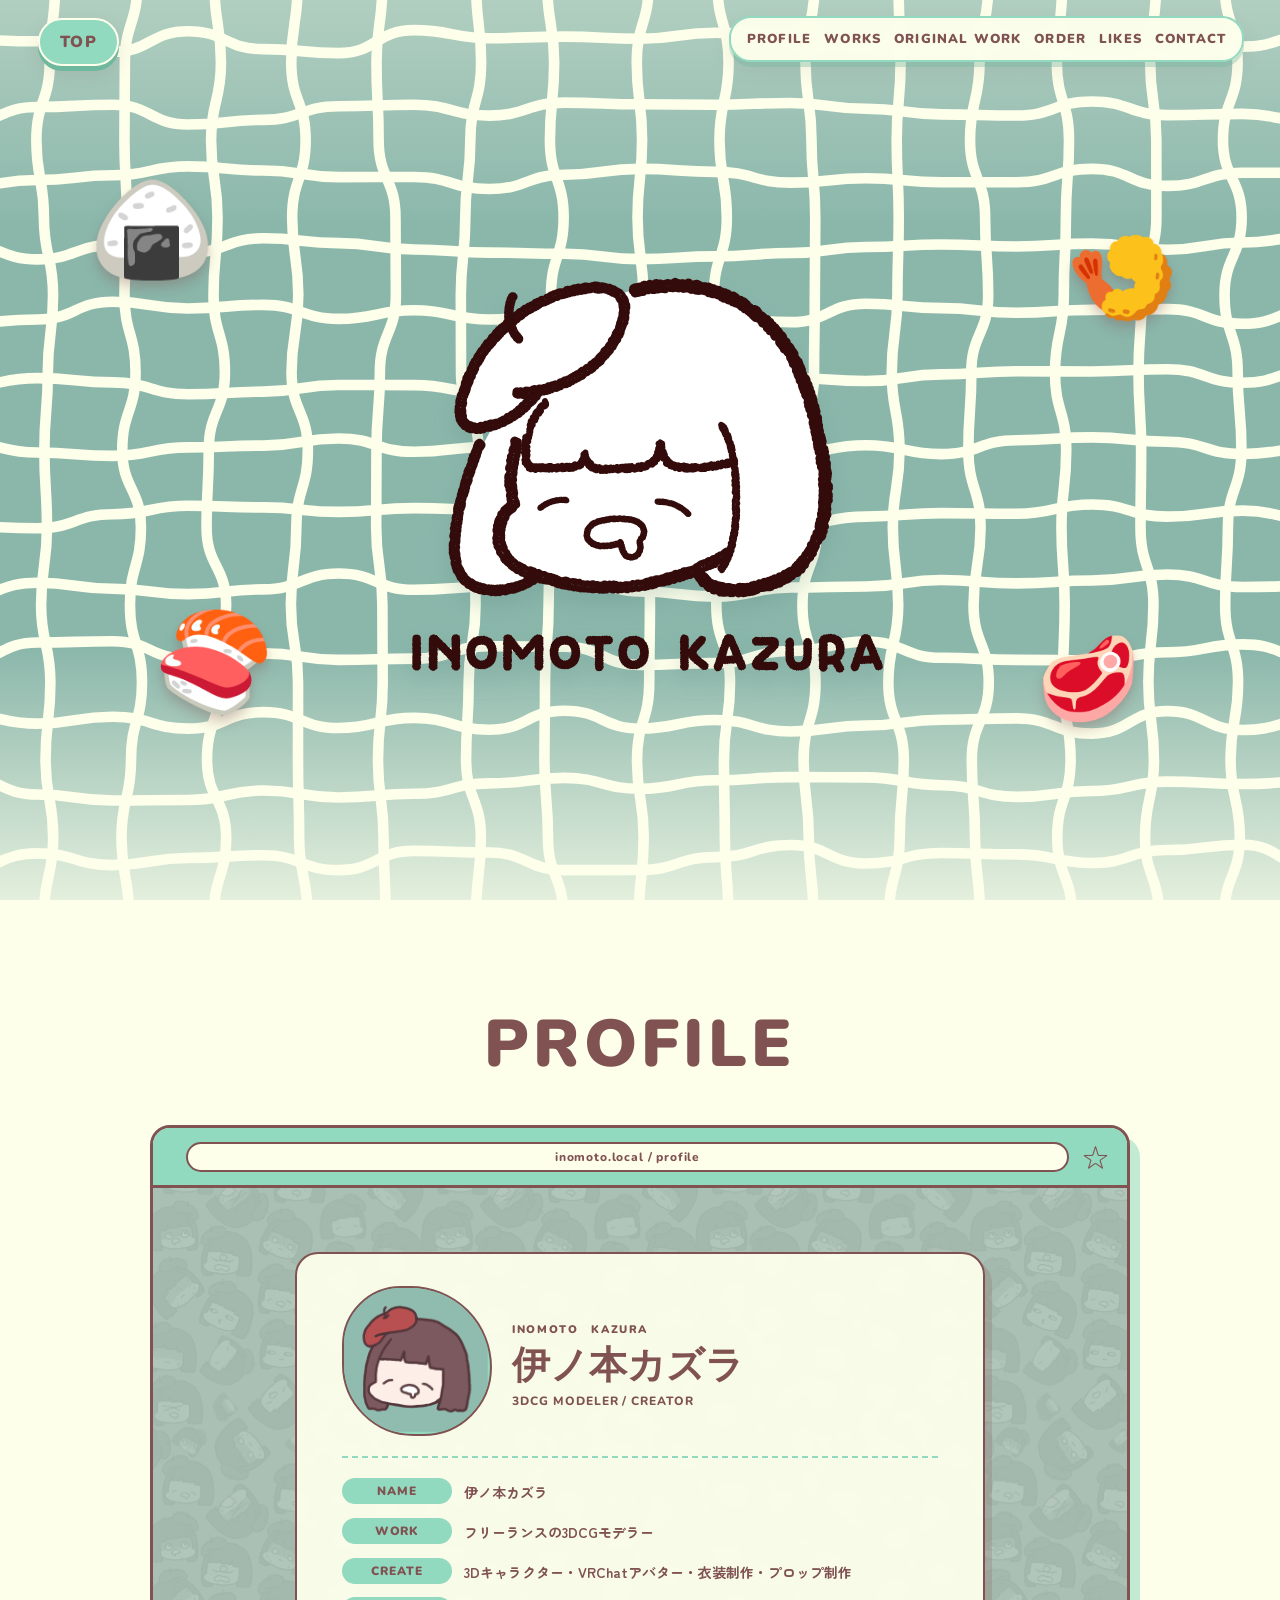
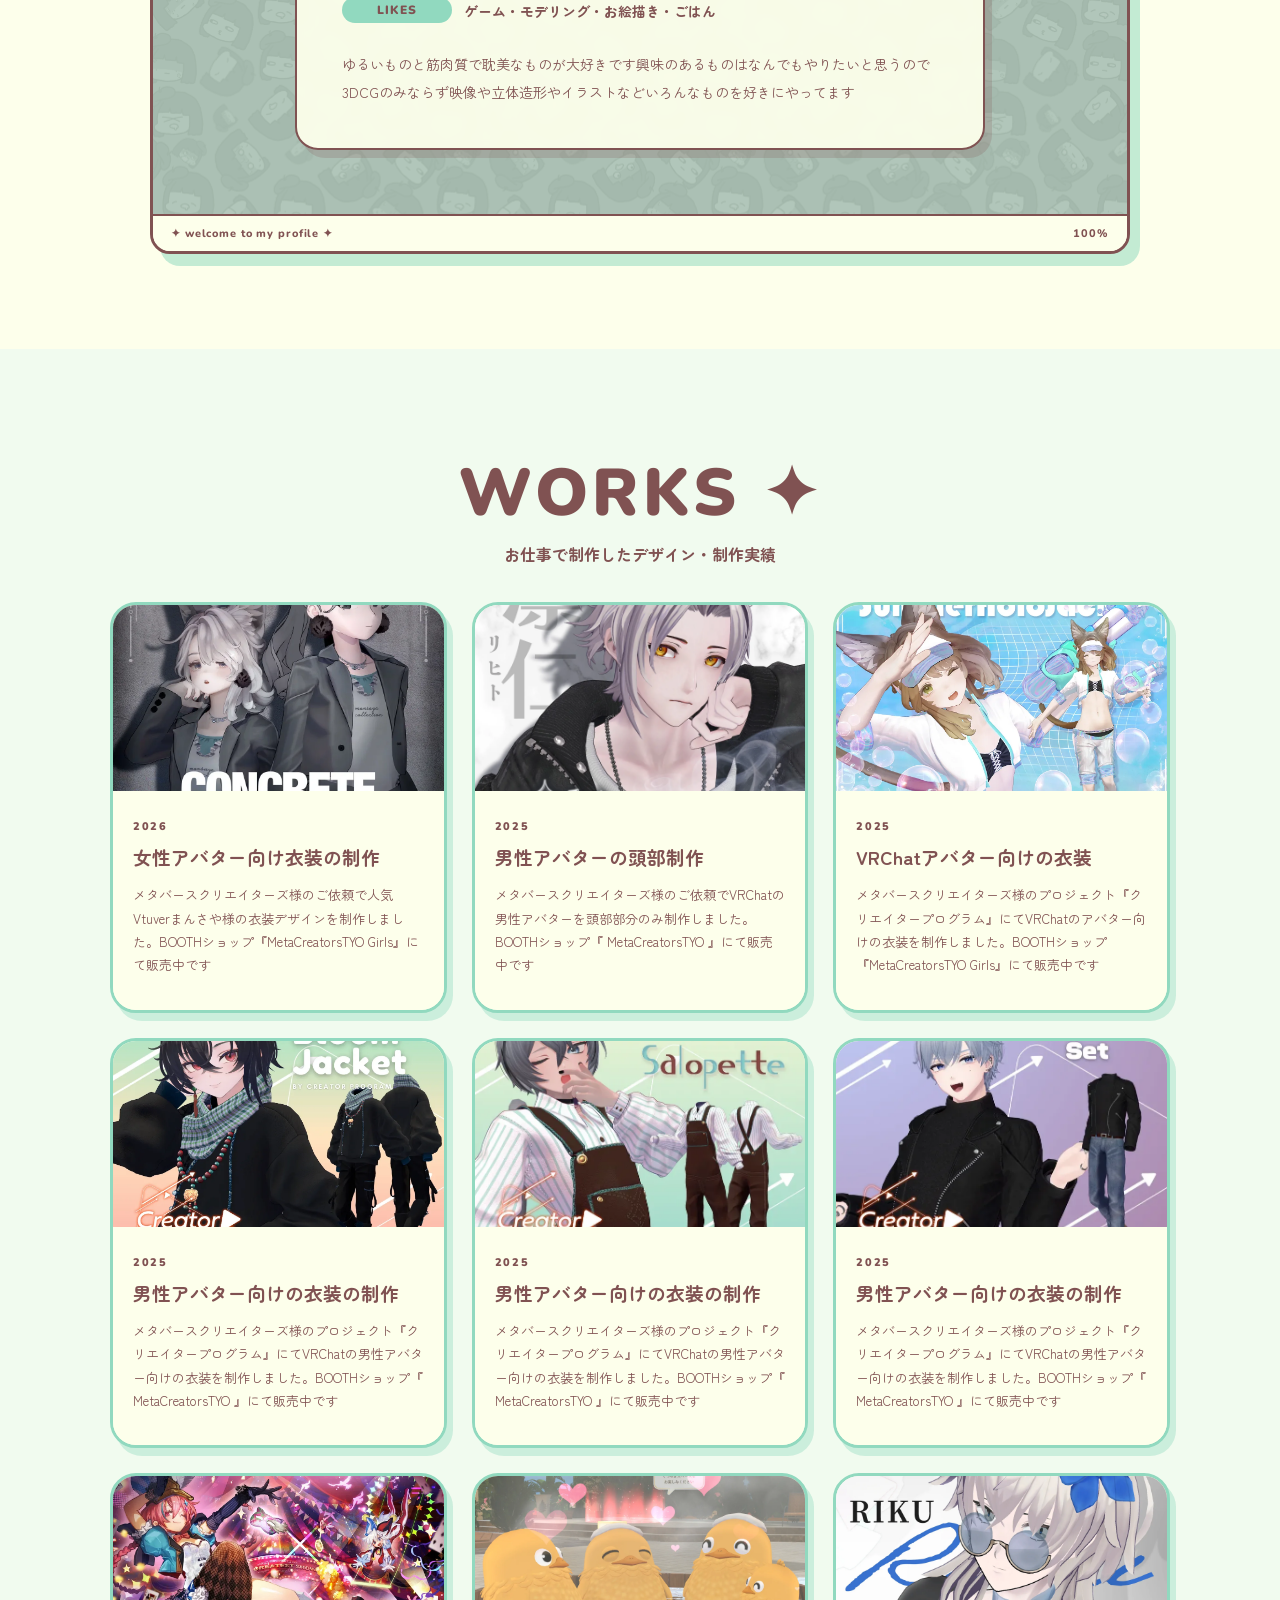
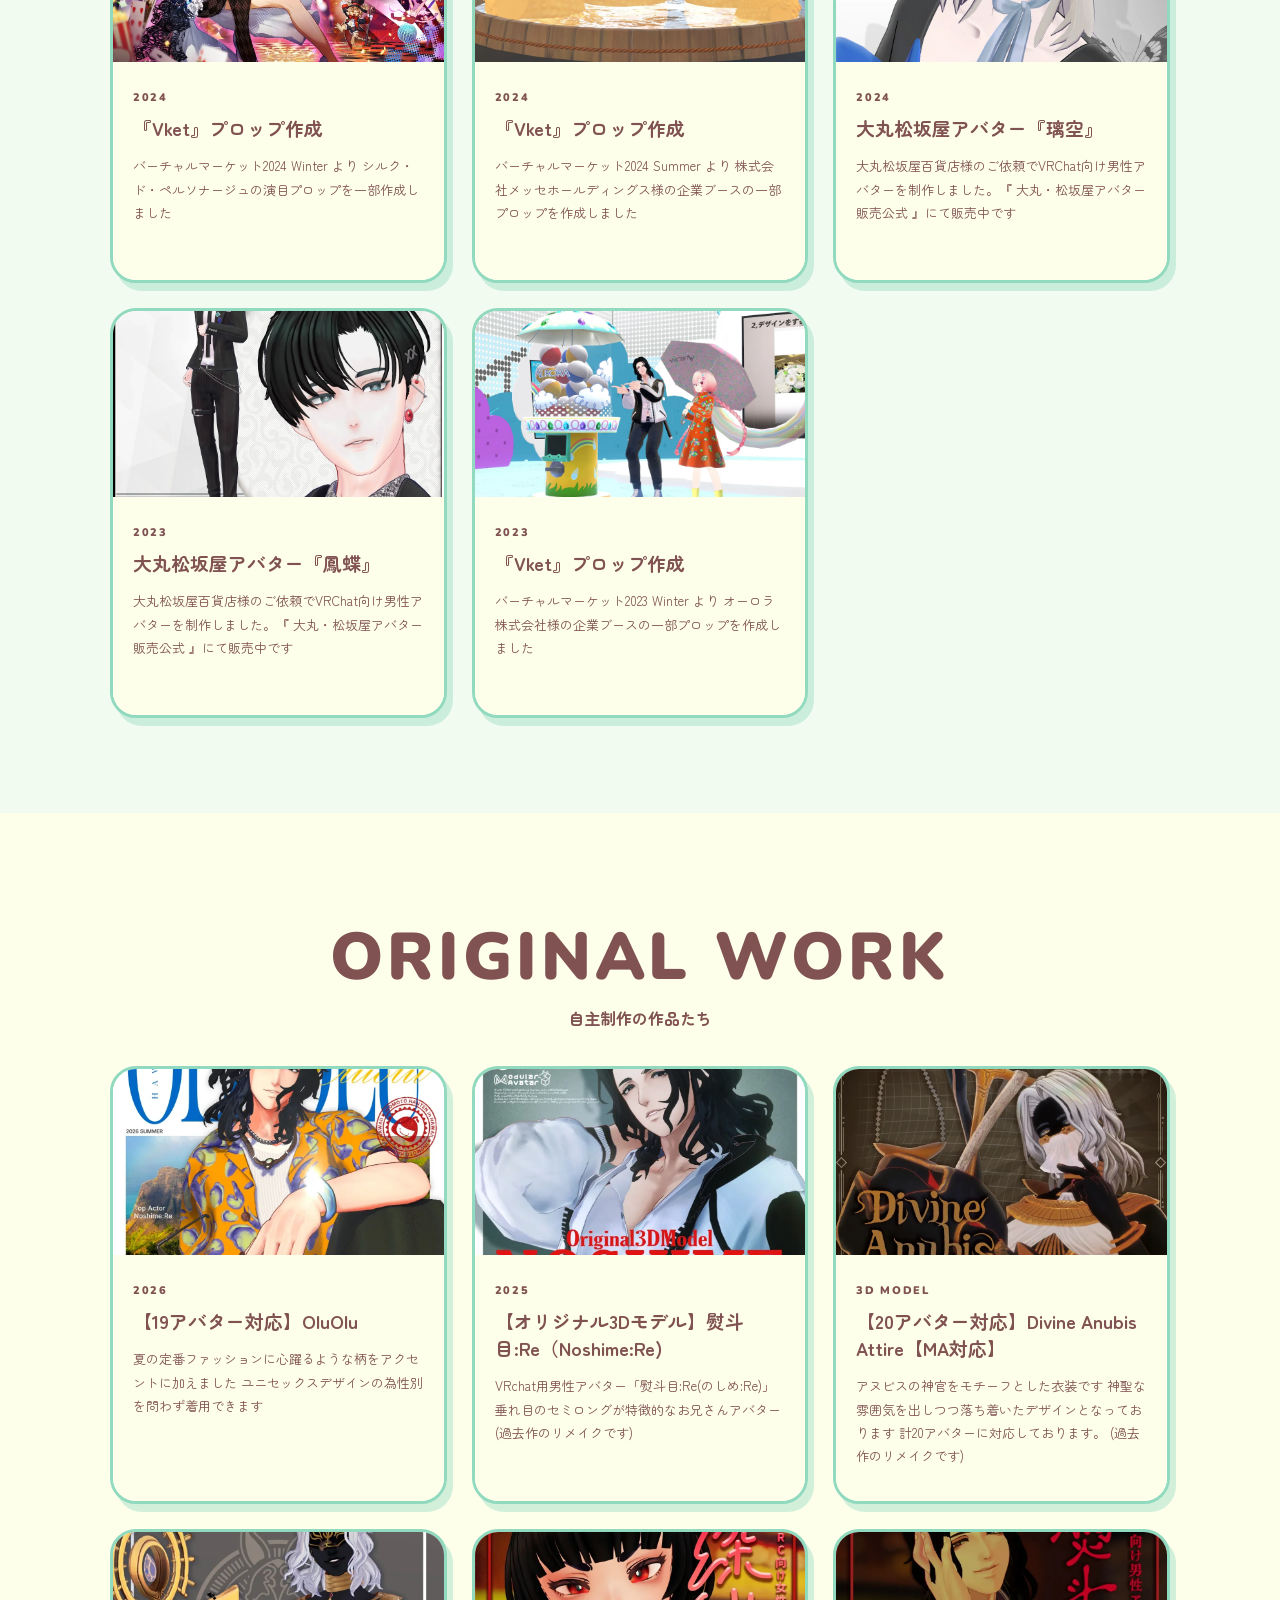
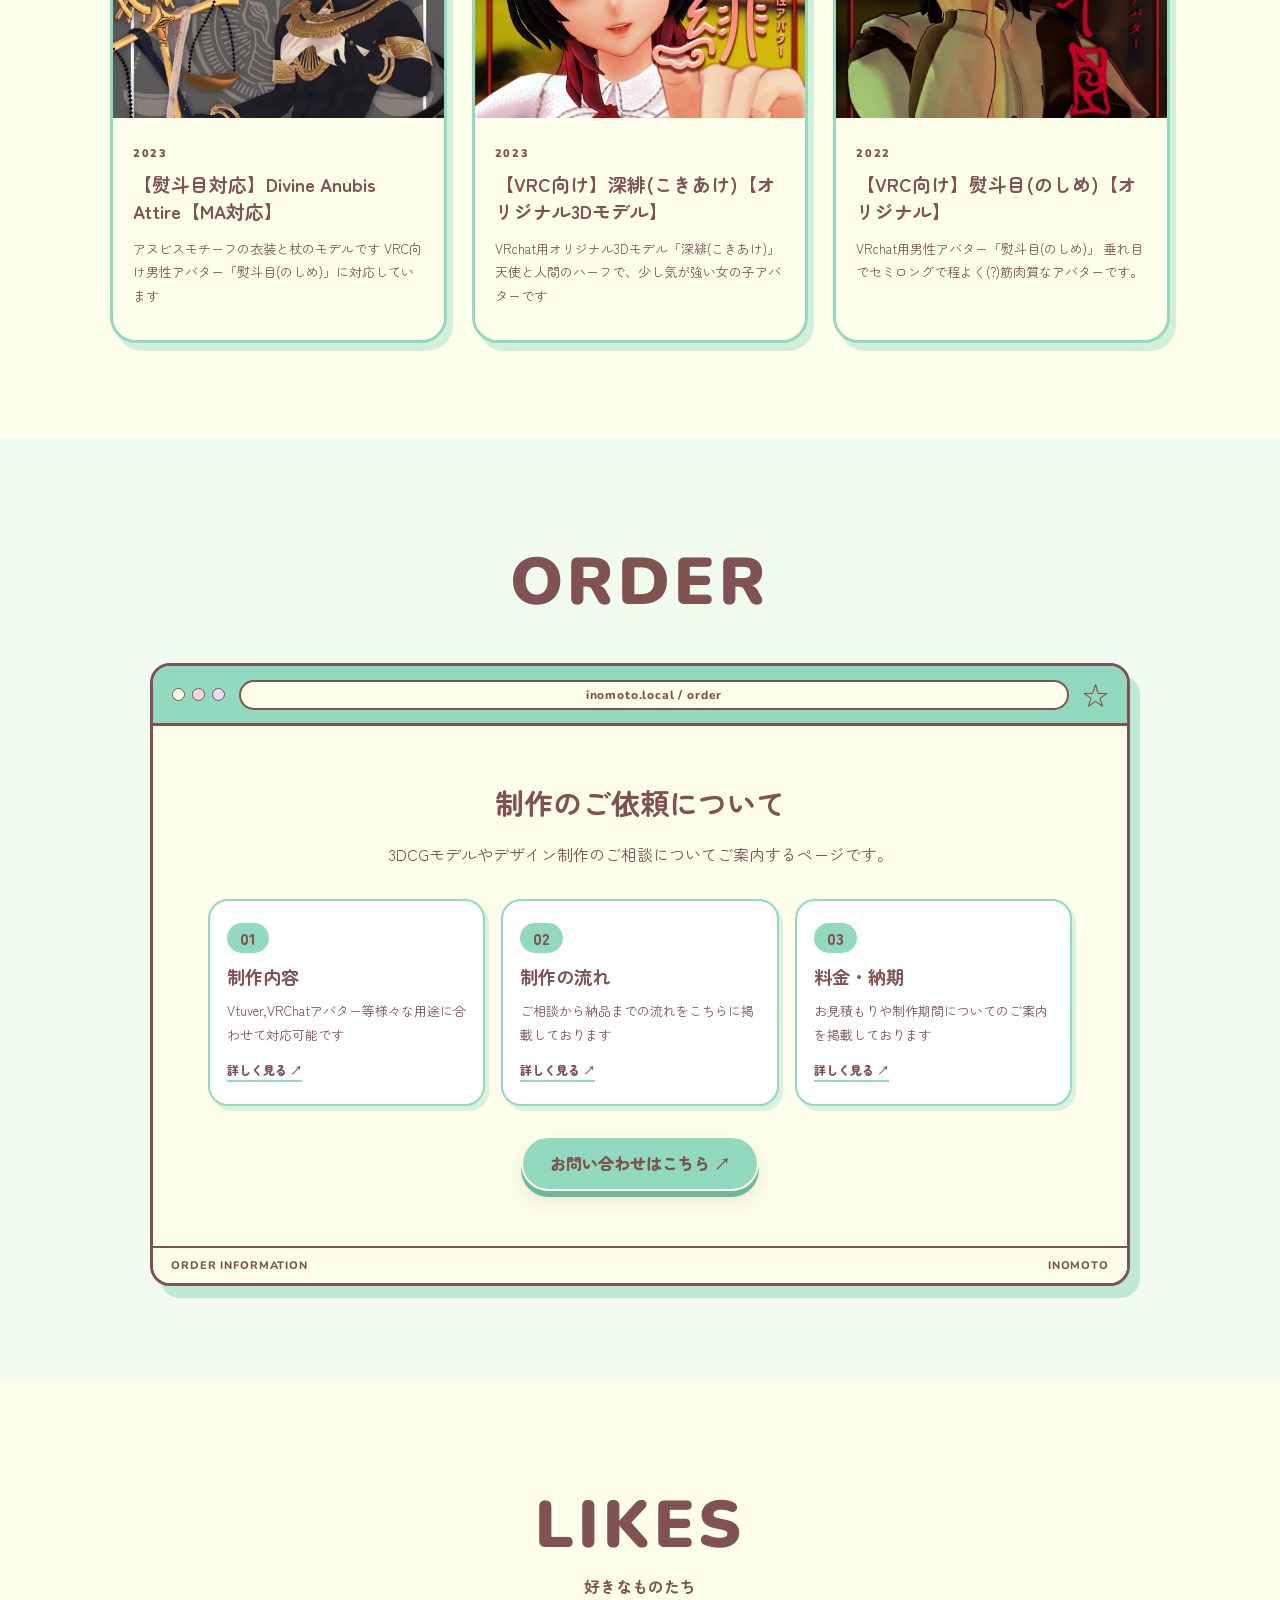
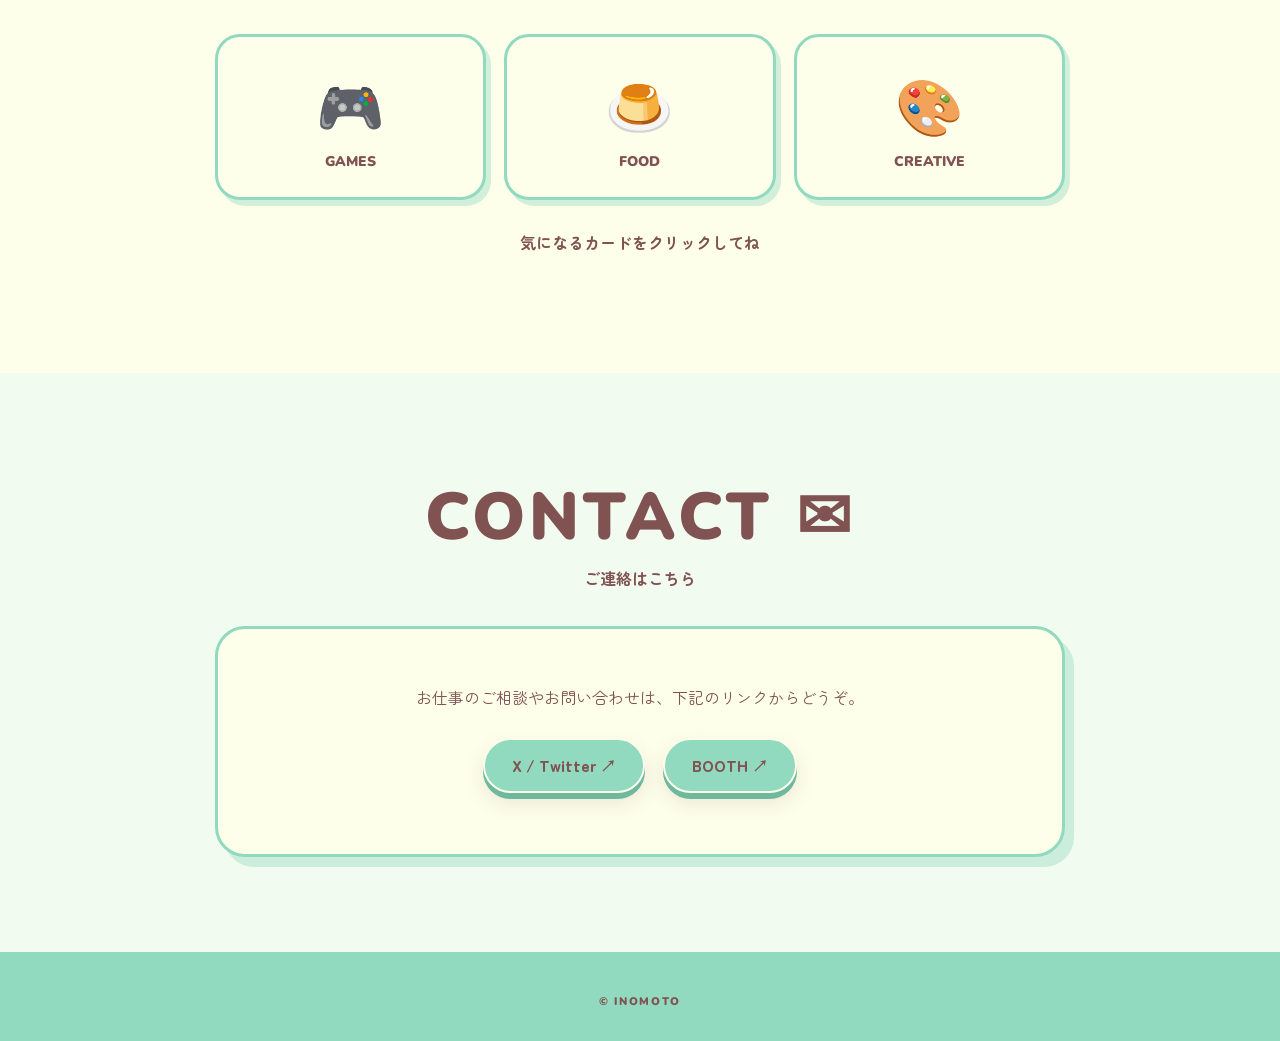
==== commit 59a3ea6c: "Add files via upload" ====
--- a/index.html
+++ b/index.html
@@ -4,6 +4,64 @@
 <meta name="theme-color" content="#FDFFEB"><meta name="description" content="INOMOTOの個人サイト。3DCG作品と好きなものを集めた場所。">
 <title>INOMOTO | little world</title><link rel="stylesheet" href="style.css"><script src="script.js" defer=""></script>
 <style data-inomoto-card-layout="v9">
+/* v9: 縦長カード。画像と本文は別の通常フローに固定する */
+#works .cards > .work-card, #original-work .cards > .work-card {
+  display: flex !important;
+  flex-direction: column !important;
+  height: auto !important;
+  min-height: 410px;
+  position: relative;
+  overflow: hidden !important;
+}
+#works .work-card > .card-art, #original-work .work-card > .card-art {
+  position: relative !important;
+  display: block !important;
+  flex: 0 0 auto !important;
+  width: 100% !important;
+  height: auto !important;
+  aspect-ratio: 16 / 9 !important;
+  min-height: 0 !important;
+  max-height: none !important;
+  margin: 0 !important;
+  padding: 0 !important;
+  overflow: hidden !important;
+  isolation: isolate;
+}
+#works .work-card > .card-art > img, #original-work .work-card > .card-art > img {
+  position: absolute !important;
+  inset: 0 !important;
+  width: 100% !important;
+  height: 100% !important;
+  max-height: 100% !important;
+  object-fit: cover !important;
+  object-position: center !important;
+  display: block !important;
+  margin: 0 !important;
+}
+#works .work-card > .card-body, #original-work .work-card > .card-body {
+  display: block !important;
+  position: relative !important;
+  flex: 1 0 auto !important;
+  width: 100% !important;
+  height: auto !important;
+  min-height: 190px;
+  padding: 20px !important;
+  margin: 0 !important;
+  background: #FDFFEB !important;
+  z-index: 2 !important;
+  overflow-wrap: anywhere;
+}
+#works .work-card > .card-body h3, #original-work .work-card > .card-body h3,
+#works .work-card > .card-body p, #original-work .work-card > .card-body p {
+  position: static !important;
+  transform: none !important;
+  float: none !important;
+  max-height: none !important;
+  overflow-wrap: anywhere;
+}
+#works .work-card > .card-body p, #original-work .work-card > .card-body p {line-height: 1.8 !important;}
+#work-detail-dialog .service-bottom-close {display: none !important;}
+</style><style data-inomoto-card-layout="v9">
 /* v9: 縦長カード。画像と本文は別の通常フローに固定する */
 #works .cards > .work-card, #original-work .cards > .work-card {
   display: flex !important;
@@ -141,9 +199,9 @@
  </div>
  <div class="browser-content">
  <div class="profile-sheet">
- <div class="profile-heading"><span class="profile-sticker profile-icon"><img src="assets/inomoto_icon.svg" alt="いのもとのプロフィールアイコン"></span><div><span class="profile-overline"></span><h3>INOMOTO KAZURA</h3><p>3DCG MODELER / CREATOR</p></div></div>
+ <div class="profile-heading"><span class="profile-sticker profile-icon"><img src="assets/inomoto_icon.svg" alt="いのもとのプロフィールアイコン"></span><div><span class="profile-overline">INOMOTO　KAZURA</span><h3>伊ノ本カズラ</h3><p>3DCG MODELER / CREATOR</p></div></div>
  <dl class="profile-details">
- <div><dt>NAME</dt><dd>INOMOTO KAZURA</dd></div>
+ <div><dt>NAME</dt><dd>伊ノ本カズラ</dd></div>
  <div><dt>WORK</dt><dd>フリーランスの3DCGモデラー</dd></div>
  <div><dt>CREATE</dt><dd>3Dキャラクター・VRChatアバター・衣装制作・プロップ制作</dd></div>
  <div><dt>LIKES</dt><dd>ゲーム・モデリング・お絵描き・ごはん</dd></div>
@@ -156,7 +214,7 @@
  </div>
 </section>
 
-<section class="content-section works-section" id="works"><div class="section-heading"><h2>WORKS <span>✦</span></h2><p>お仕事で制作したデザイン・制作実績</p></div><div class="cards"><article class="work-card" data-work-number="11"><div class="card-art"><img alt="作品画像" style="width: 100%; height: 100%; object-fit: cover;" src="assets/uploads/image-1794179837738-152256.webp"></div><div class="card-body"><span class="tag">2026</span><h3>女性アバター向け衣装の制作</h3><p>メタバースクリエイターズ様のご依頼で人気Vtuverまんさや様の衣装デザインを制作しました。BOOTHショップ『MetaCreatorsTYO Girls』にて販売中です  </p></div><div class="work-detail-data" hidden=""><div class="work-detail-description"><p><a href="https://metacre-girls.booth.pm/items/8290919" target="_blank" rel="noopener noreferrer">『MetaCreatorsTYO Girls』のリンクはこちら(外部リンクへ移動します)</a></p></div><div class="work-detail-gallery"><img alt="作品詳細画像" src="assets/uploads/image-1794179853734-537054.webp"><img alt="作品詳細画像" src="assets/uploads/image-1794179858200-941569.webp"></div></div></article><article class="work-card" data-work-number="10"><div class="card-art"><img alt="作品画像" style="width: 100%; height: 100%; object-fit: cover;" src="assets/uploads/image-1794179681571-148036.webp"></div><div class="card-body"><span class="tag">2025</span><h3>男性アバターの頭部制作</h3><p>メタバースクリエイターズ様のご依頼でVRChatの男性アバターを頭部部分のみ制作しました。BOOTHショップ『 MetaCreatorsTYO 』にて販売中です  </p></div><div class="work-detail-data" hidden=""><div class="work-detail-description"><p><a href="https://metacreatorstyo.booth.pm/items/7430852" target="_blank" rel="noopener noreferrer">『 MetaCreatorsTYO 』のリンクはこちら(外部リンクへ移動します)</a></p></div><div class="work-detail-gallery"><img alt="作品詳細画像" src="assets/uploads/image-1794179711061-279355.webp"><img alt="作品詳細画像" src="assets/uploads/image-1794179719294-483400.webp"></div></div></article><article class="work-card" data-work-number="9"><div class="card-art"><img alt="作品画像" style="width: 100%; height: 100%; object-fit: cover;" src="assets/uploads/image-1794179580723-548120.webp"></div><div class="card-body"><span class="tag">2025</span><h3>VRChatアバター向けの衣装</h3><p>メタバースクリエイターズ様のプロジェクト『クリエイタープログラム』にてVRChatのアバター向けの衣装を制作しました。BOOTHショップ『MetaCreatorsTYO Girls』にて販売中です  </p></div><div class="work-detail-data" hidden=""><div class="work-detail-description"><p><a href="https://metacre-girls.booth.pm/items/8178003" target="_blank" rel="noopener noreferrer">『MetaCreatorsTYO Girls』のリンクはこちら(外部リンクへ移動します)</a></p></div><div class="work-detail-gallery"></div></div></article><article class="work-card" data-work-number="8"><div class="card-art"><img alt="作品画像" style="width: 100%; height: 100%; object-fit: cover;" src="assets/uploads/image-1794179423549-864634.webp"></div><div class="card-body"><span class="tag">2025</span><h3>男性アバター向けの衣装の制作</h3><p>メタバースクリエイターズ様のプロジェクト『クリエイタープログラム』にてVRChatの男性アバター向けの衣装を制作しました。BOOTHショップ『 MetaCreatorsTYO 』にて販売中です </p></div><div class="work-detail-data" hidden=""><div class="work-detail-description"><p><a href="https://metacreatorstyo.booth.pm/items/6738972" target="_blank" rel="noopener noreferrer">『 MetaCreatorsTYO 』のリンクはこちら(外部リンクへ移動します)</a></p></div><div class="work-detail-gallery"><img alt="作品詳細画像" src="assets/uploads/image-1794179456965-385566.webp"><img alt="作品詳細画像" src="assets/uploads/image-1794179460936-508181.webp"></div></div></article><article class="work-card" data-work-number="7"><div class="card-art"><img alt="作品画像" style="width: 100%; height: 100%; object-fit: cover;" src="assets/uploads/image-1794179402520-243005.webp"></div><div class="card-body"><span class="tag">2025</span><h3>男性アバター向けの衣装の制作</h3><p>メタバースクリエイターズ様のプロジェクト『クリエイタープログラム』にてVRChatの男性アバター向けの衣装を制作しました。BOOTHショップ『 MetaCreatorsTYO 』にて販売中です </p></div><div class="work-detail-data" hidden=""><div class="work-detail-description"><p><a href="https://metacreatorstyo.booth.pm/items/6640279" target="_blank" rel="noopener noreferrer">『 MetaCreatorsTYO 』のリンクはこちら(外部リンクへ移動します)</a></p></div><div class="work-detail-gallery"><img alt="作品詳細画像" src="assets/uploads/image-1794179406885-465615.webp"><img alt="作品詳細画像" src="assets/uploads/image-1794179410754-555326.webp"></div></div></article><article class="work-card" data-work-number="6"><div class="card-art"><img alt="作品画像" style="width: 100%; height: 100%; object-fit: cover;" src="assets/uploads/image-1794179278446-602209.webp"></div><div class="card-body"><span class="tag">2025</span><h3>男性アバター向けの衣装の制作</h3><p>メタバースクリエイターズ様のプロジェクト『クリエイタープログラム』にてVRChatの男性アバター向けの衣装を制作しました。BOOTHショップ『 MetaCreatorsTYO 』にて販売中です </p></div><div class="work-detail-data" hidden=""><div class="work-detail-description"><p><a href="https://metacreatorstyo.booth.pm/items/6526246" target="_blank" rel="noopener noreferrer">『 MetaCreatorsTYO 』のリンクはこちら(外部リンクへ移動します)</a></p></div><div class="work-detail-gallery"><img alt="作品詳細画像" src="assets/uploads/image-1794179345668-98581.webp"><img alt="作品詳細画像" src="assets/uploads/image-1794179348370-302553.webp"></div></div></article><article class="work-card" data-work-number="5"><div class="card-art"><img alt="作品画像" style="width: 100%; height: 100%; object-fit: cover;" src="assets/uploads/image-1794179184120-256276.webp"></div><div class="card-body"><span class="tag">2024</span><h3>『Vket』プロップ作成</h3><p>バーチャルマーケット2024 Winter より
+<section class="content-section works-section" id="works"><div class="section-heading"><h2>WORKS <span>✦</span></h2><p>お仕事で制作したデザイン・制作実績</p></div><div class="cards"><article class="work-card" data-work-number="11"><div class="card-art"><img alt="作品画像" style="width: 100%; height: 100%; object-fit: cover;" src="assets/uploads/image-1794179837738-152256.webp"></div><div class="card-body"><span class="tag">2026</span><h3>女性アバター向け衣装の制作</h3><p>メタバースクリエイターズ様のご依頼で人気Vtuverまんさや様の衣装デザインを制作しました。BOOTHショップ『MetaCreatorsTYO Girls』にて販売中です  </p></div><div class="work-detail-data" hidden=""><div class="work-detail-description"><p><a href="https://metacre-girls.booth.pm/items/8290919" target="_blank" rel="noopener noreferrer">『MetaCreatorsTYO Girls』のリンクはこちら(外部リンクへ移動します)</a></p></div><div class="work-detail-gallery"><img alt="作品詳細画像" src="assets/uploads/image-1794179853734-537054.webp"><img alt="作品詳細画像" src="assets/uploads/image-1794179858200-941569.webp"></div></div></article><article class="work-card" data-work-number="10"><div class="card-art"><img alt="作品画像" style="width: 100%; height: 100%; object-fit: cover;" src="assets/uploads/image-1794179681571-148036.webp"></div><div class="card-body"><span class="tag">2025</span><h3>男性アバターの頭部制作</h3><p>メタバースクリエイターズ様のご依頼でVRChatの男性アバターを頭部部分のみ制作しました。BOOTHショップ『 MetaCreatorsTYO 』にて販売中です  </p></div><div class="work-detail-data" hidden=""><div class="work-detail-description"><p><a href="https://metacreatorstyo.booth.pm/items/7430852" target="_blank" rel="noopener noreferrer">『 MetaCreatorsTYO 』のリンクはこちら(外部リンクへ移動します)</a></p></div><div class="work-detail-gallery"><img alt="作品詳細画像" src="assets/uploads/image-1794179711061-279355.webp"><img alt="作品詳細画像" src="assets/uploads/image-1794179719294-483400.webp"></div></div></article><article class="work-card" data-work-number="9"><div class="card-art"><img alt="作品画像" style="width: 100%; height: 100%; object-fit: cover;" src="assets/uploads/image-1794179580723-548120.webp"></div><div class="card-body"><span class="tag">2025</span><h3>VRChatアバター向けの衣装</h3><p>メタバースクリエイターズ様のプロジェクト『クリエイタープログラム』にてVRChatのアバター向けの衣装を制作しました。BOOTHショップ『MetaCreatorsTYO Girls』にて販売中です  </p></div><div class="work-detail-data" hidden=""><div class="work-detail-description"><p><a href="https://metacre-girls.booth.pm/items/8178003" target="_blank" rel="noopener noreferrer">『MetaCreatorsTYO Girls』のリンクはこちら(外部リンクへ移動します)</a></p></div><div class="work-detail-gallery"><img alt="作品詳細画像" src="assets/uploads/image-1794246487110-720308.webp"><img alt="作品詳細画像" src="assets/uploads/image-1794246492012-56302.webp"></div></div></article><article class="work-card" data-work-number="8"><div class="card-art"><img alt="作品画像" style="width: 100%; height: 100%; object-fit: cover;" src="assets/uploads/image-1794179423549-864634.webp"></div><div class="card-body"><span class="tag">2025</span><h3>男性アバター向けの衣装の制作</h3><p>メタバースクリエイターズ様のプロジェクト『クリエイタープログラム』にてVRChatの男性アバター向けの衣装を制作しました。BOOTHショップ『 MetaCreatorsTYO 』にて販売中です </p></div><div class="work-detail-data" hidden=""><div class="work-detail-description"><p><a href="https://metacreatorstyo.booth.pm/items/6738972" target="_blank" rel="noopener noreferrer">『 MetaCreatorsTYO 』のリンクはこちら(外部リンクへ移動します)</a></p></div><div class="work-detail-gallery"><img alt="作品詳細画像" src="assets/uploads/image-1794179456965-385566.webp"><img alt="作品詳細画像" src="assets/uploads/image-1794179460936-508181.webp"></div></div></article><article class="work-card" data-work-number="7"><div class="card-art"><img alt="作品画像" style="width: 100%; height: 100%; object-fit: cover;" src="assets/uploads/image-1794179402520-243005.webp"></div><div class="card-body"><span class="tag">2025</span><h3>男性アバター向けの衣装の制作</h3><p>メタバースクリエイターズ様のプロジェクト『クリエイタープログラム』にてVRChatの男性アバター向けの衣装を制作しました。BOOTHショップ『 MetaCreatorsTYO 』にて販売中です </p></div><div class="work-detail-data" hidden=""><div class="work-detail-description"><p><a href="https://metacreatorstyo.booth.pm/items/6640279" target="_blank" rel="noopener noreferrer">『 MetaCreatorsTYO 』のリンクはこちら(外部リンクへ移動します)</a></p></div><div class="work-detail-gallery"><img alt="作品詳細画像" src="assets/uploads/image-1794179406885-465615.webp"><img alt="作品詳細画像" src="assets/uploads/image-1794179410754-555326.webp"></div></div></article><article class="work-card" data-work-number="6"><div class="card-art"><img alt="作品画像" style="width: 100%; height: 100%; object-fit: cover;" src="assets/uploads/image-1794179278446-602209.webp"></div><div class="card-body"><span class="tag">2025</span><h3>男性アバター向けの衣装の制作</h3><p>メタバースクリエイターズ様のプロジェクト『クリエイタープログラム』にてVRChatの男性アバター向けの衣装を制作しました。BOOTHショップ『 MetaCreatorsTYO 』にて販売中です </p></div><div class="work-detail-data" hidden=""><div class="work-detail-description"><p><a href="https://metacreatorstyo.booth.pm/items/6526246" target="_blank" rel="noopener noreferrer">『 MetaCreatorsTYO 』のリンクはこちら(外部リンクへ移動します)</a></p></div><div class="work-detail-gallery"><img alt="作品詳細画像" src="assets/uploads/image-1794179345668-98581.webp"><img alt="作品詳細画像" src="assets/uploads/image-1794179348370-302553.webp"></div></div></article><article class="work-card" data-work-number="5"><div class="card-art"><img alt="作品画像" style="width: 100%; height: 100%; object-fit: cover;" src="assets/uploads/image-1794179184120-256276.webp"></div><div class="card-body"><span class="tag">2024</span><h3>『Vket』プロップ作成</h3><p>バーチャルマーケット2024 Winter より
 シルク・ド・ペルソナージュの演目プロップを一部作成しました</p></div><div class="work-detail-data" hidden=""><div class="work-detail-description"><p>複数のプロップを制作しました</p><p><br>
 <a href="https://x.com/Virtual_Market_/status/1864625775905001588" target="_blank" rel="noopener noreferrer"></a></p><p><a href="https://x.com/Virtual_Market_/status/1864625775905001588" target="_blank" rel="noopener noreferrer">一般出展ワールド制作チーム紹介映像(Xのページに飛びます)</a></p></div><div class="work-detail-gallery"></div></div></article><article class="work-card" data-work-number="4"><div class="card-art"><img alt="作品画像" style="width: 100%; height: 100%; object-fit: cover;" src="assets/uploads/image-1794179036064-50647.webp"></div><div class="card-body"><span class="tag">2024</span><h3>『Vket』プロップ作成</h3><p>バーチャルマーケット2024 Summer より
 株式会社メッセホールディングス様の企業ブースの一部プロップを作成しました</p></div><div class="work-detail-data" hidden=""><div class="work-detail-description"><p>複数のプロップを制作いたしました</p><br>
--- a/style.css
+++ b/style.css
@@ -1,5 +1,5 @@
 @import url('https://fonts.googleapis.com/css2?family=Nunito:wght@600;700;800;900&family=Zen+Maru+Gothic:wght@400;500;700;900&display=swap');
-:root{--ink:#5c5463;--mint:#a4d2c7;--pink:#f7c9da;--lav:#dcd2f7;--cream:#fffdf8}*{box-sizing:border-box}html{scroll-behavior:smooth}body{margin:0;background:#fff9f5;color:var(--ink);font-family:'Zen Maru Gothic',sans-serif;overflow-x:hidden}a{color:inherit;text-decoration:none}button{font:inherit}.site-header{position:absolute;top:0;left:0;right:0;z-index:20;display:flex;justify-content:space-between;align-items:center;gap:18px;padding:22px clamp(18px,5vw,72px);color:#594e5d}.brand{font-family:Nunito,sans-serif;font-weight:900;letter-spacing:.09em;background:#fffdf6df;border:2px solid white;border-radius:99px;padding:9px 17px;box-shadow:0 5px 0 #82b7ad66}.site-header nav{display:flex;gap:clamp(8px,2vw,25px);flex-wrap:wrap}.site-header nav a{font-family:Nunito,sans-serif;font-weight:900;font-size:13px;letter-spacing:.09em;transition:transform .25s,color .25s}.site-header nav a:hover{transform:translateY(-4px) rotate(-3deg);color:#d66b9d}.hero{min-height:780px;height:100svh;max-height:1080px;position:relative;display:grid;place-items:center;overflow:hidden;isolation:isolate}.hero-bg{position:absolute;inset:-3%;z-index:-3;background:var(--mint) url('assets/background.webp') center/cover no-repeat;animation:bg-drift 23s ease-in-out infinite alternate}.hero-shade{position:absolute;inset:0;z-index:-2;background:linear-gradient(180deg,#fff9f350,transparent 25%,transparent 72%,#fff9f5b0)}.hero-inner{width:min(100%,1100px);padding:100px 20px 92px;text-align:center;position:relative;z-index:2}.hero-kicker{font:900 clamp(11px,1.7vw,17px) Nunito,sans-serif;letter-spacing:.18em;color:#fffdfc;text-shadow:0 2px 8px #547f7d,0 2px 0 #6ca99f;margin:0 0 8px}.art-stack{height:clamp(280px,47vw,540px);position:relative;margin:auto;width:100%;max-width:1000px}.art-stack img{display:block;position:absolute;width:100%;height:100%;object-fit:contain;filter:drop-shadow(0 12px 10px #537f7a36)}.name-art{inset:0;animation:name-float 8.5s ease-in-out infinite}.character-art{inset:0;animation:character-float 5.8s ease-in-out infinite;transition:filter .3s}.art-stack:hover .character-art{filter:drop-shadow(0 18px 13px #537f7a65) brightness(1.05)}.hero-note{font-size:clamp(13px,1.7vw,17px);font-weight:700;line-height:1.9;color:#fff;text-shadow:0 2px 8px #467e77,0 1px 1px #467e77;margin:-5px 0 19px}.pill-button{display:inline-flex;justify-content:center;align-items:center;gap:10px;padding:13px 27px;border-radius:100px;background:#fff9fc;border:2px solid #fff;color:#b96b91;font-weight:900;box-shadow:0 6px 0 #b577a4,0 10px 20px #5c7c7840;transition:transform .25s,box-shadow .25s}.pill-button:hover{transform:translateY(-5px) rotate(-2deg);box-shadow:0 11px 0 #b577a4,0 14px 22px #5c7c7840}.pill-button:active{transform:translateY(3px);box-shadow:0 2px 0 #b577a4}.hero-bottom{position:absolute;bottom:0;left:0;right:0;background:#ffeff7de;color:#ae7b99;text-align:center;padding:12px 5px;font:900 13px Nunito,sans-serif;letter-spacing:.2em;white-space:nowrap}.decor{position:absolute;z-index:1;pointer-events:none;color:#fff8ed;text-shadow:0 4px 1px #e3a9c2,0 8px 14px #5d918b80;animation:decor-bob 5s ease-in-out infinite}.d1{font-size:100px;top:20%;left:7%}.d2{font-size:90px;top:26%;right:8%;animation-delay:-2s}.d3{font-size:96px;bottom:21%;left:12%;animation-delay:-3s}.d4{font-size:82px;bottom:20%;right:11%;animation-delay:-1s}.content-section{padding:95px 24px;scroll-margin-top:30px}.content-section:nth-of-type(odd){background:#fff2f7}.section-heading{text-align:center;margin-bottom:36px}.eyebrow{font:900 12px Nunito,sans-serif;letter-spacing:.2em;color:#be8aa7}.section-heading h2{font:900 clamp(38px,6vw,66px) Nunito,sans-serif;letter-spacing:.06em;margin:4px 0;color:#866d91}.section-heading h2 span{color:#ef9ab9}.section-heading p{margin:0;font-weight:700}.paper{background:#fff;border:3px solid #f5d9e6;border-radius:30px;box-shadow:9px 10px 0 #e9d3e4;max-width:850px;margin:auto;padding:36px}.about-paper{display:flex;align-items:center;gap:32px}.profile-icon{width:150px;height:150px;flex:none;border-radius:42% 58% 49% 51%;display:grid;place-items:center;background:#d4f1e8;font-size:76px;color:#eea6c4;animation:decor-bob 6s ease-in-out infinite}.paper h3{font-size:23px;margin:0 0 12px}.paper p{line-height:2}.tiny{font-size:12px;color:#9b8b9a}.cards{max-width:1060px;margin:auto;display:grid;grid-template-columns:repeat(3,minmax(0,1fr));gap:25px}.work-card{background:white;border:3px solid #fff;border-radius:26px;overflow:hidden;box-shadow:6px 8px 0 #e9d4e2;transition:transform .3s,box-shadow .3s}.work-card:hover{transform:translateY(-12px) rotate(-1deg);box-shadow:10px 17px 0 #e9d4e2}.card-art{height:200px;display:grid;place-items:center;font-size:100px;color:#fff;text-shadow:0 7px 0 #ffffff66}.card-art.mint{background:#c5eadd}.card-art.pink{background:#f6c6d9}.card-art.lavender{background:#d8cef2}.card-body{padding:22px}.card-body h3{margin:8px 0}.card-body p{font-size:13px;line-height:1.8}.tag{font:900 11px Nunito,sans-serif;color:#c67f9f;letter-spacing:.15em}.likes-grid{max-width:850px;margin:auto;display:grid;grid-template-columns:repeat(3,1fr);gap:18px}.like-tile{cursor:pointer;display:grid;gap:9px;place-items:center;padding:26px 8px;background:#fff;border:3px solid #f2d8e4;border-radius:25px;font-size:55px;box-shadow:5px 6px 0 #e8d4e2;transition:transform .25s}.like-tile span{font:900 14px Nunito,sans-serif;color:#977d9e}.like-tile:hover,.like-tile:focus-visible{transform:translateY(-8px) rotate(3deg)}.like-message{text-align:center;font-weight:700;margin-top:30px;min-height:2em}.contact-paper{text-align:center}.contact-links{display:flex;justify-content:center;flex-wrap:wrap;gap:18px;margin:25px 0}.pill-button.secondary{color:#679e92;box-shadow:0 6px 0 #8abeb2,0 10px 20px #5c7c7840}footer{padding:32px 20px;text-align:center;background:#b7ded3;color:#fff;font:900 14px Nunito,sans-serif;letter-spacing:.12em}footer span{display:block;margin-top:10px;font-size:11px}@keyframes bg-drift{from{transform:scale(1.04) translate(-.5%,-.5%)}to{transform:scale(1.1) translate(.5%,.5%)}}@keyframes name-float{0%,100%{transform:translateY(0)}50%{transform:translateY(-3px)}}@keyframes character-float{0%,100%{transform:translate(0,0) rotate(-.4deg)}50%{transform:translate(5px,-10px) rotate(.5deg)}}@keyframes decor-bob{0%,100%{transform:translateY(0) rotate(-8deg)}50%{transform:translateY(-15px) rotate(8deg)}}@media(max-width:700px){.site-header{position:absolute;flex-direction:column;padding:15px 10px;gap:12px}.site-header nav{justify-content:center;gap:12px}.site-header nav a{font-size:11px}.hero{min-height:640px;height:90svh}.hero-inner{padding:135px 8px 65px}.art-stack{height:clamp(260px,65vw,420px)}.hero-kicker{font-size:10px;letter-spacing:.09em}.decor{opacity:.65}.d1,.d3{left:2%}.d2,.d4{right:2%}.hero-note{margin-top:-5px}.content-section{padding:70px 20px}.about-paper{flex-direction:column;text-align:center}.profile-icon{width:110px;height:110px;font-size:55px}.cards{grid-template-columns:1fr;max-width:430px}.likes-grid{gap:9px}.like-tile{font-size:32px;padding:20px 4px}.like-tile span{font-size:10px}.paper{padding:25px}}@media(prefers-reduced-motion:reduce){*,*::before,*::after{animation-duration:.01ms!important;animation-iteration-count:1!important;transition-duration:.01ms!important;scroll-behavior:auto!important}}
+:root{--ink:#5c5463;--mint:#a4d2c7;--pink:#f7c9da;--lav:#dcd2f7;--cream:#fffdf8}*{box-sizing:border-box}html{scroll-behavior:smooth}body{margin:0;background:#fff9f5;color:var(--ink);font-family:'Zen Maru Gothic',sans-serif;overflow-x:hidden}a{color:inherit;text-decoration:none}button{font:inherit}.site-header{position:absolute;top:0;left:0;right:0;z-index:20;display:flex;justify-content:space-between;align-items:center;gap:18px;padding:22px clamp(18px,5vw,72px);color:#594e5d}.brand{font-family:Nunito,sans-serif;font-weight:900;letter-spacing:.09em;background:#fffdf6df;border:2px solid white;border-radius:99px;padding:9px 17px;box-shadow:0 5px 0 #82b7ad66}.site-header nav{display:flex;gap:clamp(8px,2vw,25px);flex-wrap:wrap}.site-header nav a{font-family:Nunito,sans-serif;font-weight:900;font-size:13px;letter-spacing:.09em;transition:transform .25s,color .25s}.site-header nav a:hover{transform:translateY(-4px) rotate(-3deg);color:#d66b9d}.hero{min-height:780px;height:100svh;max-height:1080px;position:relative;display:grid;place-items:center;overflow:hidden;isolation:isolate}.hero-bg{position:absolute;inset:-3%;z-index:-3;background:var(--mint) url('assets/main_haikei.svg') center/cover no-repeat;animation:bg-drift 23s ease-in-out infinite alternate}.hero-shade{position:absolute;inset:0;z-index:-2;background:linear-gradient(180deg,#fff9f350,transparent 25%,transparent 72%,#fff9f5b0)}.hero-inner{width:min(100%,1100px);padding:100px 20px 92px;text-align:center;position:relative;z-index:2}.hero-kicker{font:900 clamp(11px,1.7vw,17px) Nunito,sans-serif;letter-spacing:.18em;color:#fffdfc;text-shadow:0 2px 8px #547f7d,0 2px 0 #6ca99f;margin:0 0 8px}.art-stack{height:clamp(280px,47vw,540px);position:relative;margin:auto;width:100%;max-width:1000px}.art-stack img{display:block;position:absolute;width:100%;height:100%;object-fit:contain;filter:drop-shadow(0 12px 10px #537f7a36)}.name-art{inset:0;animation:name-float 8.5s ease-in-out infinite}.character-art{inset:0;animation:character-float 5.8s ease-in-out infinite;transition:filter .3s}.art-stack:hover .character-art{filter:drop-shadow(0 18px 13px #537f7a65) brightness(1.05)}.hero-note{font-size:clamp(13px,1.7vw,17px);font-weight:700;line-height:1.9;color:#fff;text-shadow:0 2px 8px #467e77,0 1px 1px #467e77;margin:-5px 0 19px}.pill-button{display:inline-flex;justify-content:center;align-items:center;gap:10px;padding:13px 27px;border-radius:100px;background:#fff9fc;border:2px solid #fff;color:#b96b91;font-weight:900;box-shadow:0 6px 0 #b577a4,0 10px 20px #5c7c7840;transition:transform .25s,box-shadow .25s}.pill-button:hover{transform:translateY(-5px) rotate(-2deg);box-shadow:0 11px 0 #b577a4,0 14px 22px #5c7c7840}.pill-button:active{transform:translateY(3px);box-shadow:0 2px 0 #b577a4}.hero-bottom{position:absolute;bottom:0;left:0;right:0;background:#ffeff7de;color:#ae7b99;text-align:center;padding:12px 5px;font:900 13px Nunito,sans-serif;letter-spacing:.2em;white-space:nowrap}.decor{position:absolute;z-index:1;pointer-events:none;color:#fff8ed;text-shadow:0 4px 1px #e3a9c2,0 8px 14px #5d918b80;animation:decor-bob 5s ease-in-out infinite}.d1{font-size:100px;top:20%;left:7%}.d2{font-size:90px;top:26%;right:8%;animation-delay:-2s}.d3{font-size:96px;bottom:21%;left:12%;animation-delay:-3s}.d4{font-size:82px;bottom:20%;right:11%;animation-delay:-1s}.content-section{padding:95px 24px;scroll-margin-top:30px}.content-section:nth-of-type(odd){background:#fff2f7}.section-heading{text-align:center;margin-bottom:36px}.eyebrow{font:900 12px Nunito,sans-serif;letter-spacing:.2em;color:#be8aa7}.section-heading h2{font:900 clamp(38px,6vw,66px) Nunito,sans-serif;letter-spacing:.06em;margin:4px 0;color:#866d91}.section-heading h2 span{color:#ef9ab9}.section-heading p{margin:0;font-weight:700}.paper{background:#fff;border:3px solid #f5d9e6;border-radius:30px;box-shadow:9px 10px 0 #e9d3e4;max-width:850px;margin:auto;padding:36px}.about-paper{display:flex;align-items:center;gap:32px}.profile-icon{width:150px;height:150px;flex:none;border-radius:42% 58% 49% 51%;display:grid;place-items:center;background:#d4f1e8;font-size:76px;color:#eea6c4;animation:decor-bob 6s ease-in-out infinite}.paper h3{font-size:23px;margin:0 0 12px}.paper p{line-height:2}.tiny{font-size:12px;color:#9b8b9a}.cards{max-width:1060px;margin:auto;display:grid;grid-template-columns:repeat(3,minmax(0,1fr));gap:25px}.work-card{background:white;border:3px solid #fff;border-radius:26px;overflow:hidden;box-shadow:6px 8px 0 #e9d4e2;transition:transform .3s,box-shadow .3s}.work-card:hover{transform:translateY(-12px) rotate(-1deg);box-shadow:10px 17px 0 #e9d4e2}.card-art{height:200px;display:grid;place-items:center;font-size:100px;color:#fff;text-shadow:0 7px 0 #ffffff66}.card-art.mint{background:#c5eadd}.card-art.pink{background:#f6c6d9}.card-art.lavender{background:#d8cef2}.card-body{padding:22px}.card-body h3{margin:8px 0}.card-body p{font-size:13px;line-height:1.8}.tag{font:900 11px Nunito,sans-serif;color:#c67f9f;letter-spacing:.15em}.likes-grid{max-width:850px;margin:auto;display:grid;grid-template-columns:repeat(3,1fr);gap:18px}.like-tile{cursor:pointer;display:grid;gap:9px;place-items:center;padding:26px 8px;background:#fff;border:3px solid #f2d8e4;border-radius:25px;font-size:55px;box-shadow:5px 6px 0 #e8d4e2;transition:transform .25s}.like-tile span{font:900 14px Nunito,sans-serif;color:#977d9e}.like-tile:hover,.like-tile:focus-visible{transform:translateY(-8px) rotate(3deg)}.like-message{text-align:center;font-weight:700;margin-top:30px;min-height:2em}.contact-paper{text-align:center}.contact-links{display:flex;justify-content:center;flex-wrap:wrap;gap:18px;margin:25px 0}.pill-button.secondary{color:#679e92;box-shadow:0 6px 0 #8abeb2,0 10px 20px #5c7c7840}footer{padding:32px 20px;text-align:center;background:#b7ded3;color:#fff;font:900 14px Nunito,sans-serif;letter-spacing:.12em}footer span{display:block;margin-top:10px;font-size:11px}@keyframes bg-drift{from{transform:scale(1.04) translate(-.5%,-.5%)}to{transform:scale(1.1) translate(.5%,.5%)}}@keyframes name-float{0%,100%{transform:translateY(0)}50%{transform:translateY(-3px)}}@keyframes character-float{0%,100%{transform:translate(0,0) rotate(-.4deg)}50%{transform:translate(5px,-10px) rotate(.5deg)}}@keyframes decor-bob{0%,100%{transform:translateY(0) rotate(-8deg)}50%{transform:translateY(-15px) rotate(8deg)}}@media(max-width:700px){.site-header{position:absolute;flex-direction:column;padding:15px 10px;gap:12px}.site-header nav{justify-content:center;gap:12px}.site-header nav a{font-size:11px}.hero{min-height:640px;height:90svh}.hero-inner{padding:135px 8px 65px}.art-stack{height:clamp(260px,65vw,420px)}.hero-kicker{font-size:10px;letter-spacing:.09em}.decor{opacity:.65}.d1,.d3{left:2%}.d2,.d4{right:2%}.hero-note{margin-top:-5px}.content-section{padding:70px 20px}.about-paper{flex-direction:column;text-align:center}.profile-icon{width:110px;height:110px;font-size:55px}.cards{grid-template-columns:1fr;max-width:430px}.likes-grid{gap:9px}.like-tile{font-size:32px;padding:20px 4px}.like-tile span{font-size:10px}.paper{padding:25px}}@media(prefers-reduced-motion:reduce){*,*::before,*::after{animation-duration:.01ms!important;animation-iteration-count:1!important;transition-duration:.01ms!important;scroll-behavior:auto!important}}
 
 /* ===== Custom palette: 2026-11-09 =====
    Background #FDFFEB / Accent #91D9BF / Text #805252
@@ -145,3 +145,39 @@
 .work-detail-dialog .work-detail-gallery{display:grid;grid-template-columns:repeat(auto-fit,minmax(min(100%,230px),1fr));gap:14px;margin:20px 0}
 .work-detail-dialog .work-detail-gallery img{display:block;width:100%;height:auto;border-radius:14px;object-fit:contain}
 .work-detail-dialog .service-dialog-body{overflow-wrap:anywhere}
+
+/* 右上のメインメニューはスクロール時も固定表示。TOPボタンは左上のまま。 */
+.site-header nav {
+  position: fixed !important;
+  top: 16px;
+  right: clamp(12px, 2.8vw, 38px);
+  left: auto;
+  z-index: 1001;
+  display: flex;
+  flex-wrap: wrap;
+  justify-content: flex-end;
+  align-items: center;
+  gap: 6px 13px;
+  max-width: calc(100vw - 165px);
+  margin: 0 !important;
+  padding: 12px 16px;
+  border: 2px solid #91D9BF;
+  border-radius: 22px;
+  background: rgba(253,255,235,.95);
+  box-shadow: 0 5px 0 #6EB89E55, 0 9px 20px #80525218;
+  backdrop-filter: blur(10px);
+  -webkit-backdrop-filter: blur(10px);
+}
+.site-header nav a { color:#805252; white-space:nowrap; }
+.site-header nav a:focus-visible { outline:2px solid #805252; outline-offset:4px; border-radius:3px; }
+@media (max-width: 700px) {
+  .site-header nav {
+    top: 10px;
+    right: 8px;
+    max-width: calc(100vw - 100px);
+    gap: 5px 9px;
+    padding: 8px 10px;
+    border-radius: 14px;
+  }
+  .site-header nav a { font-size:10px; letter-spacing:0; }
+}
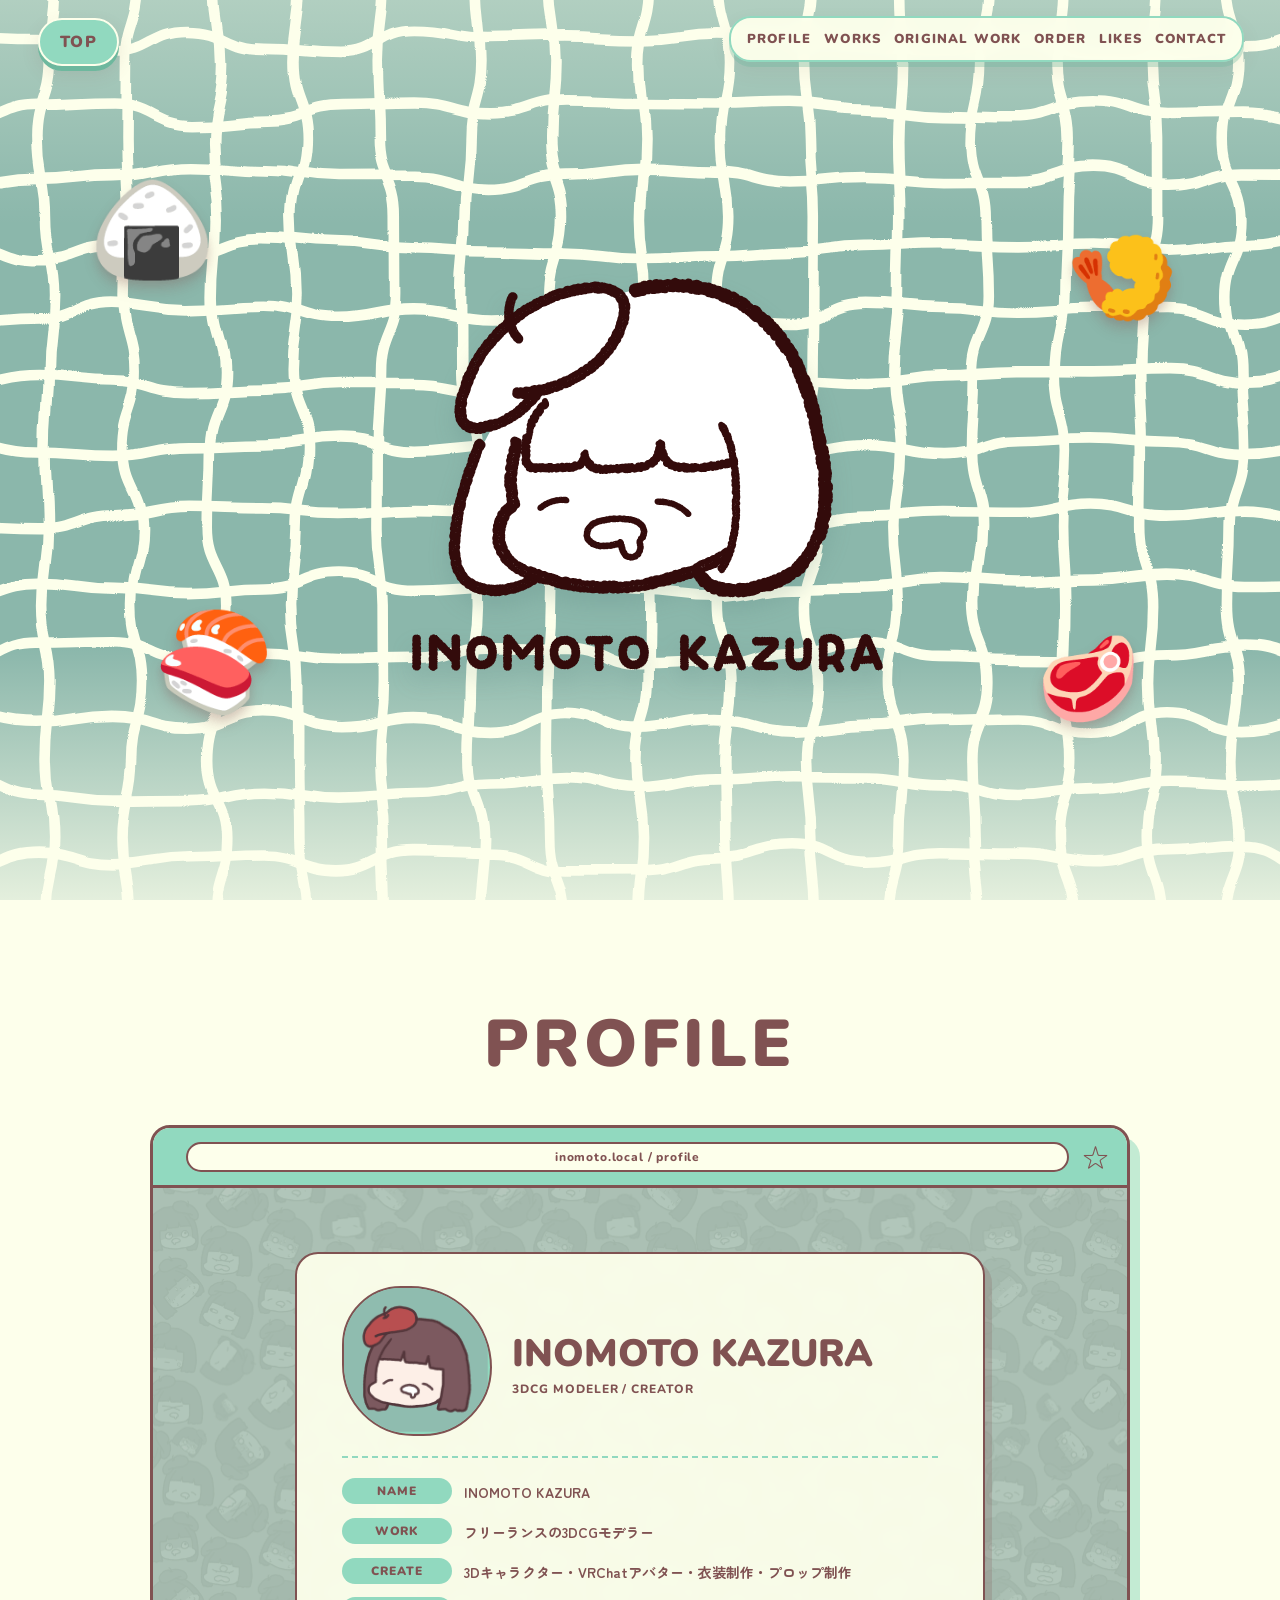
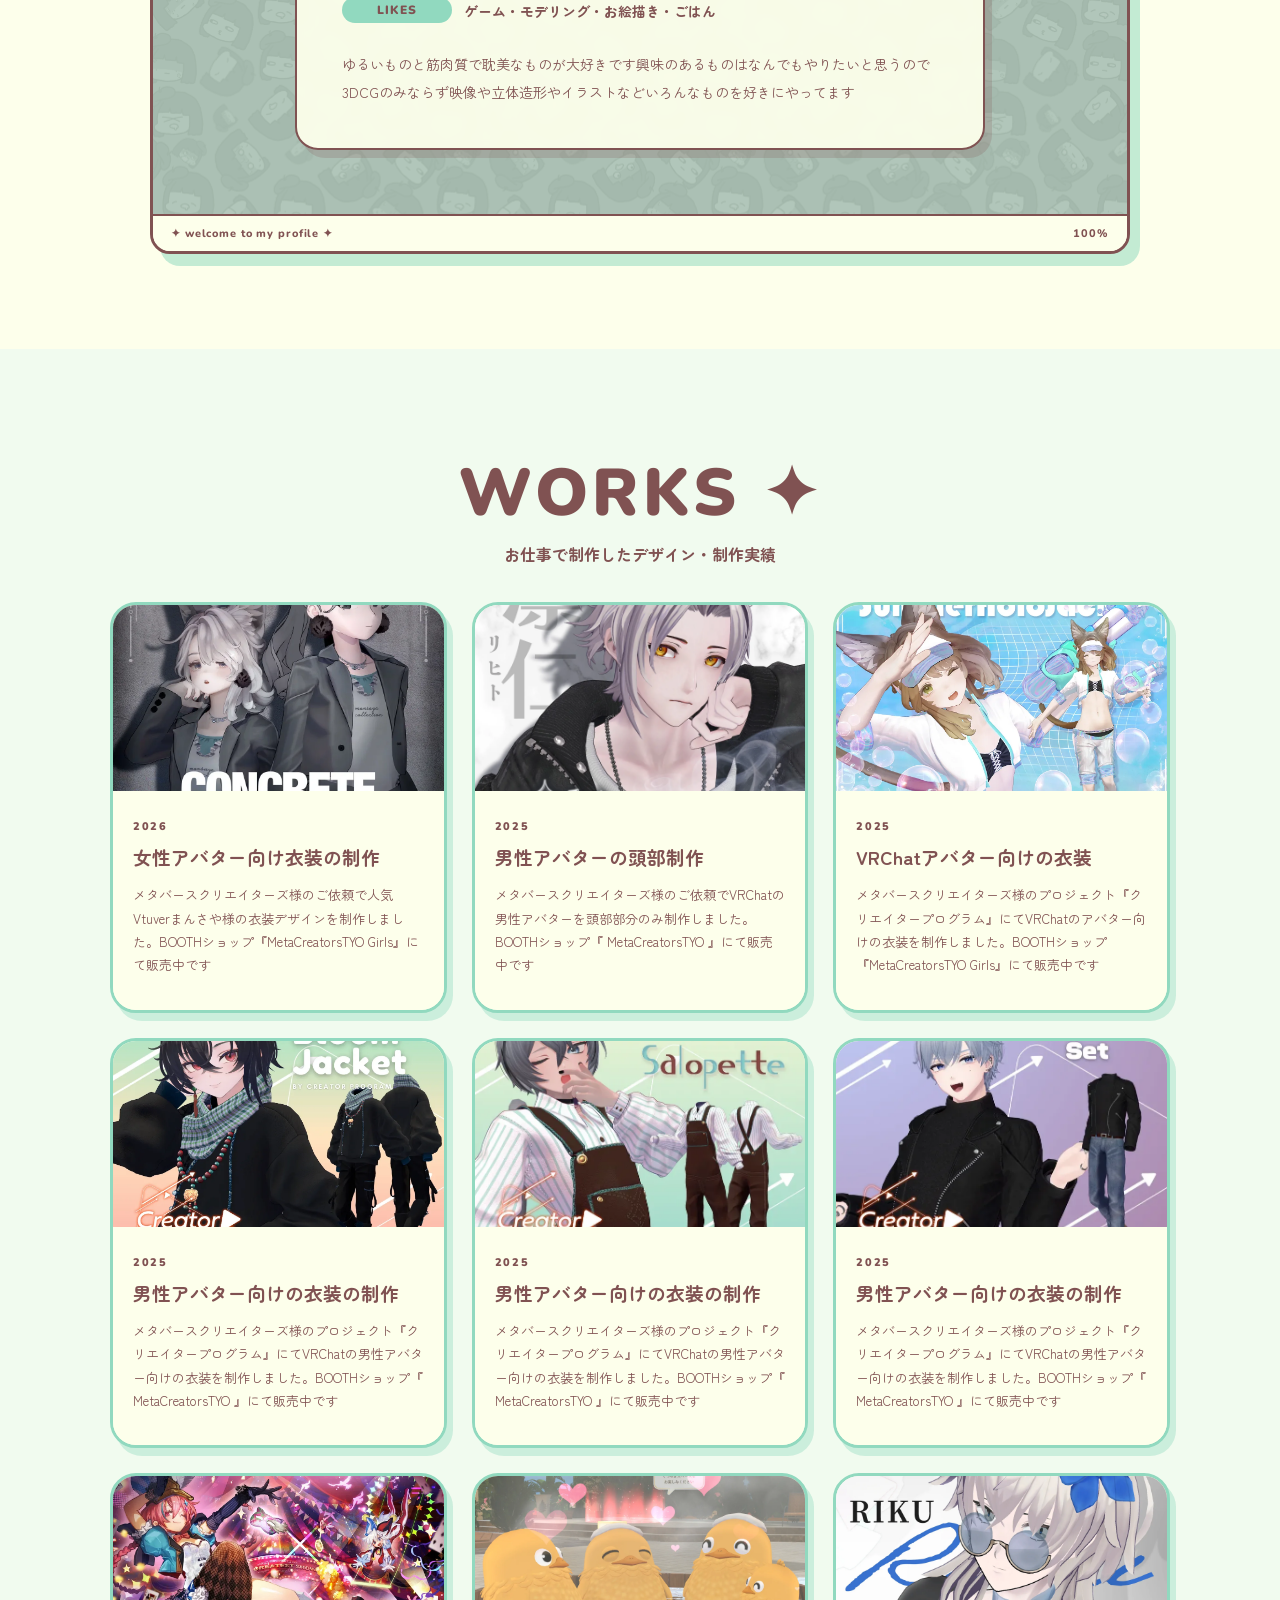
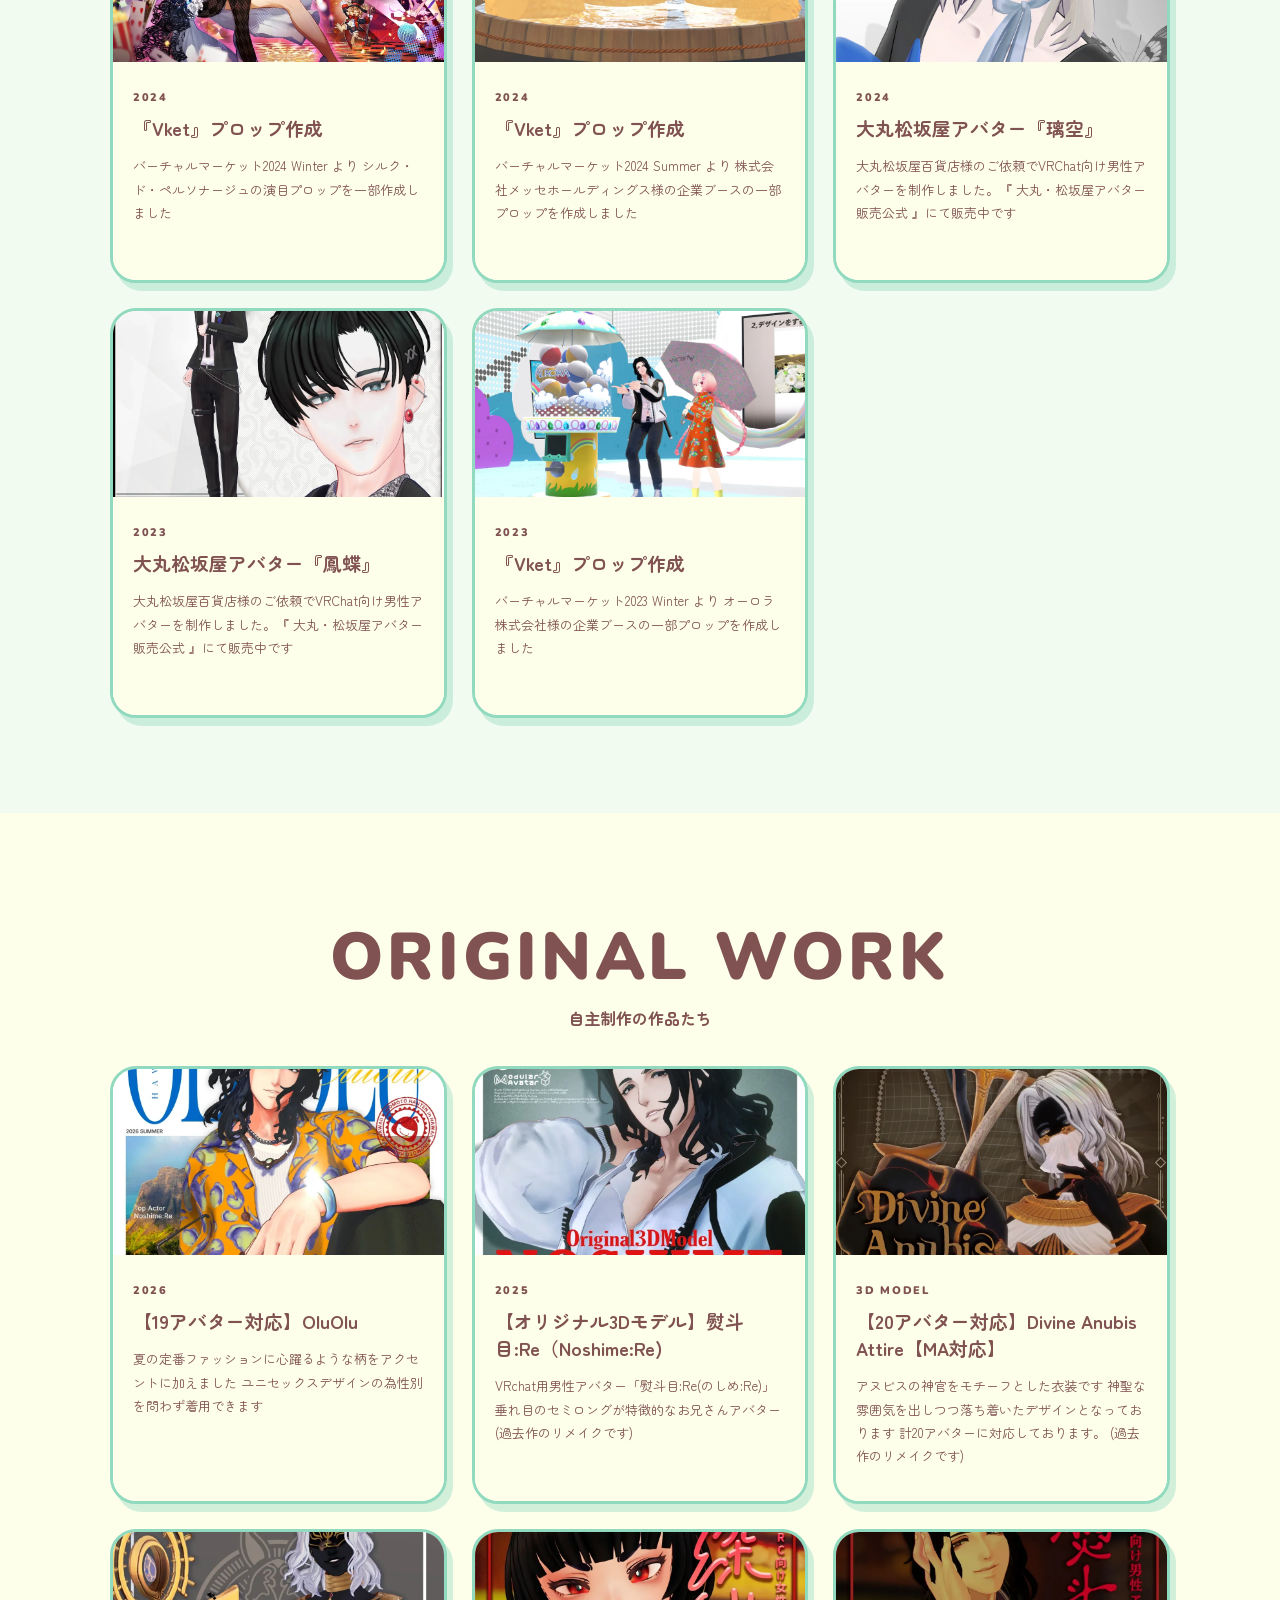
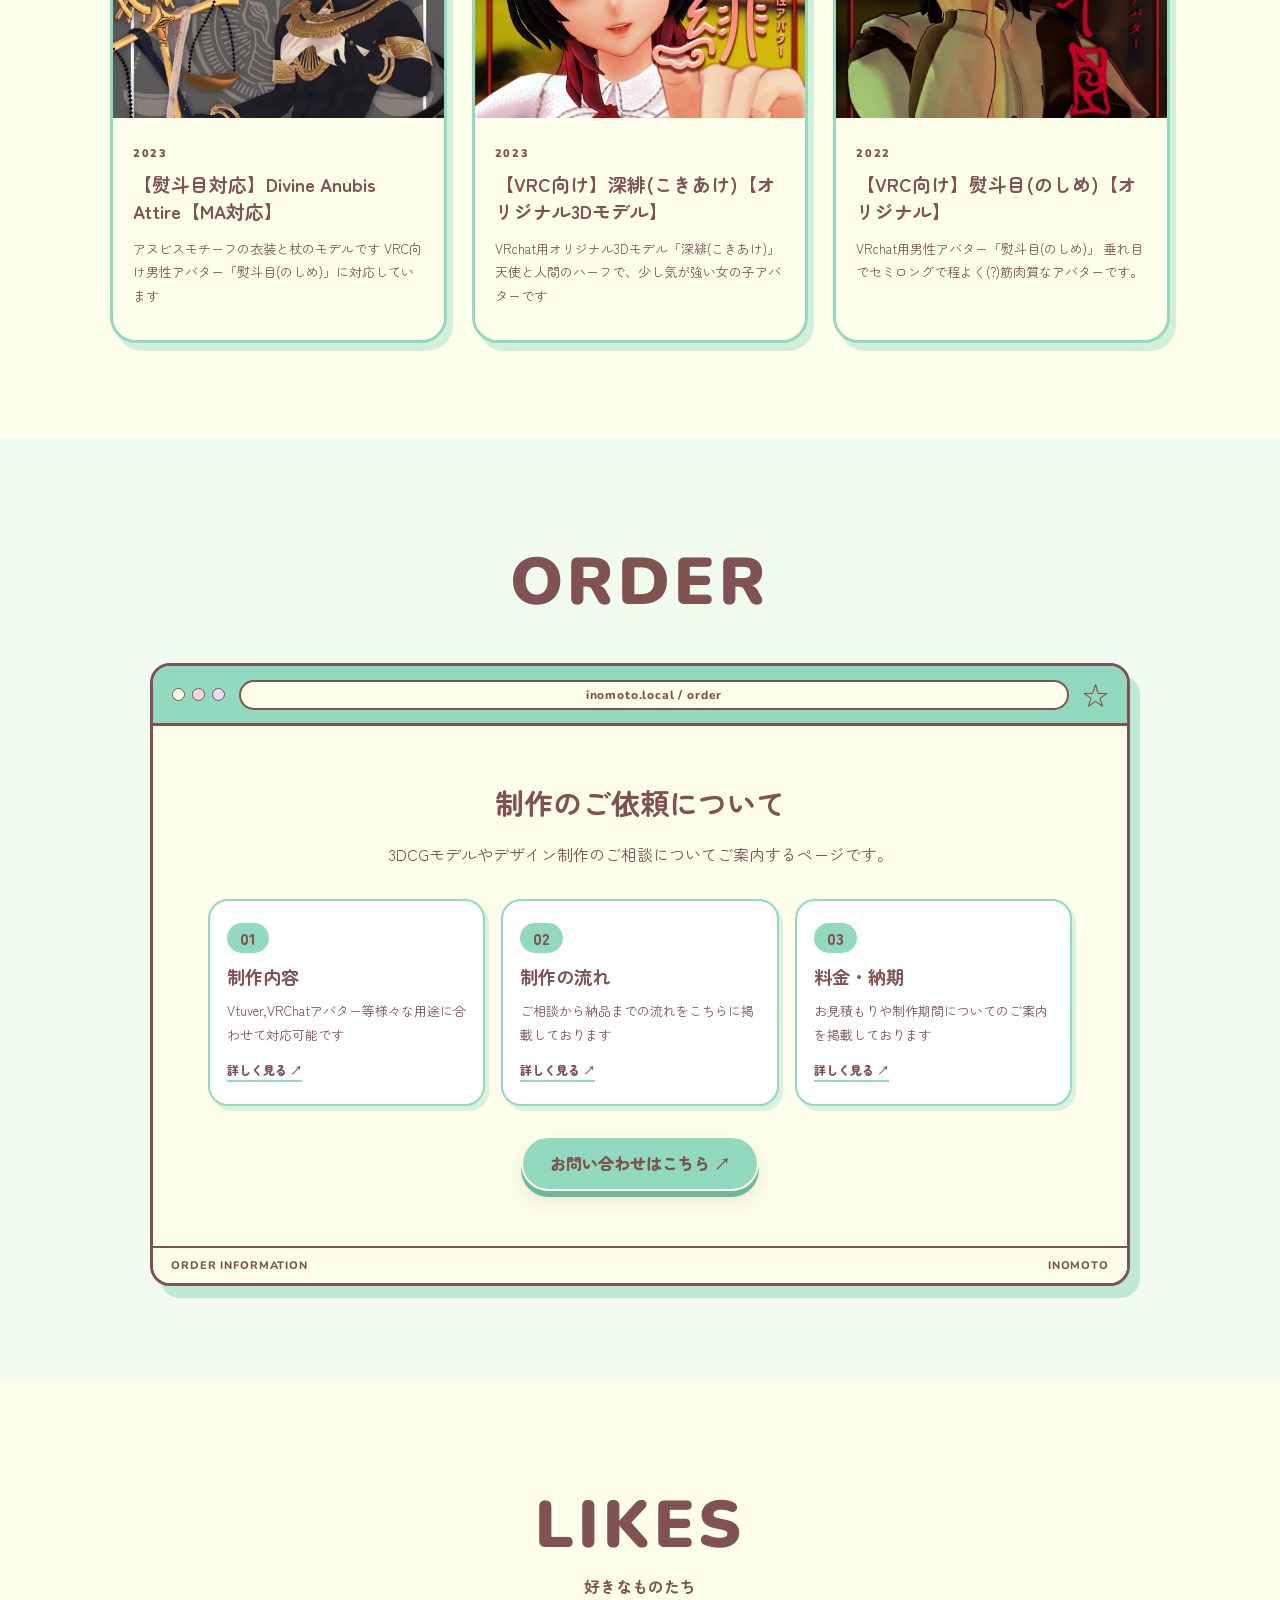
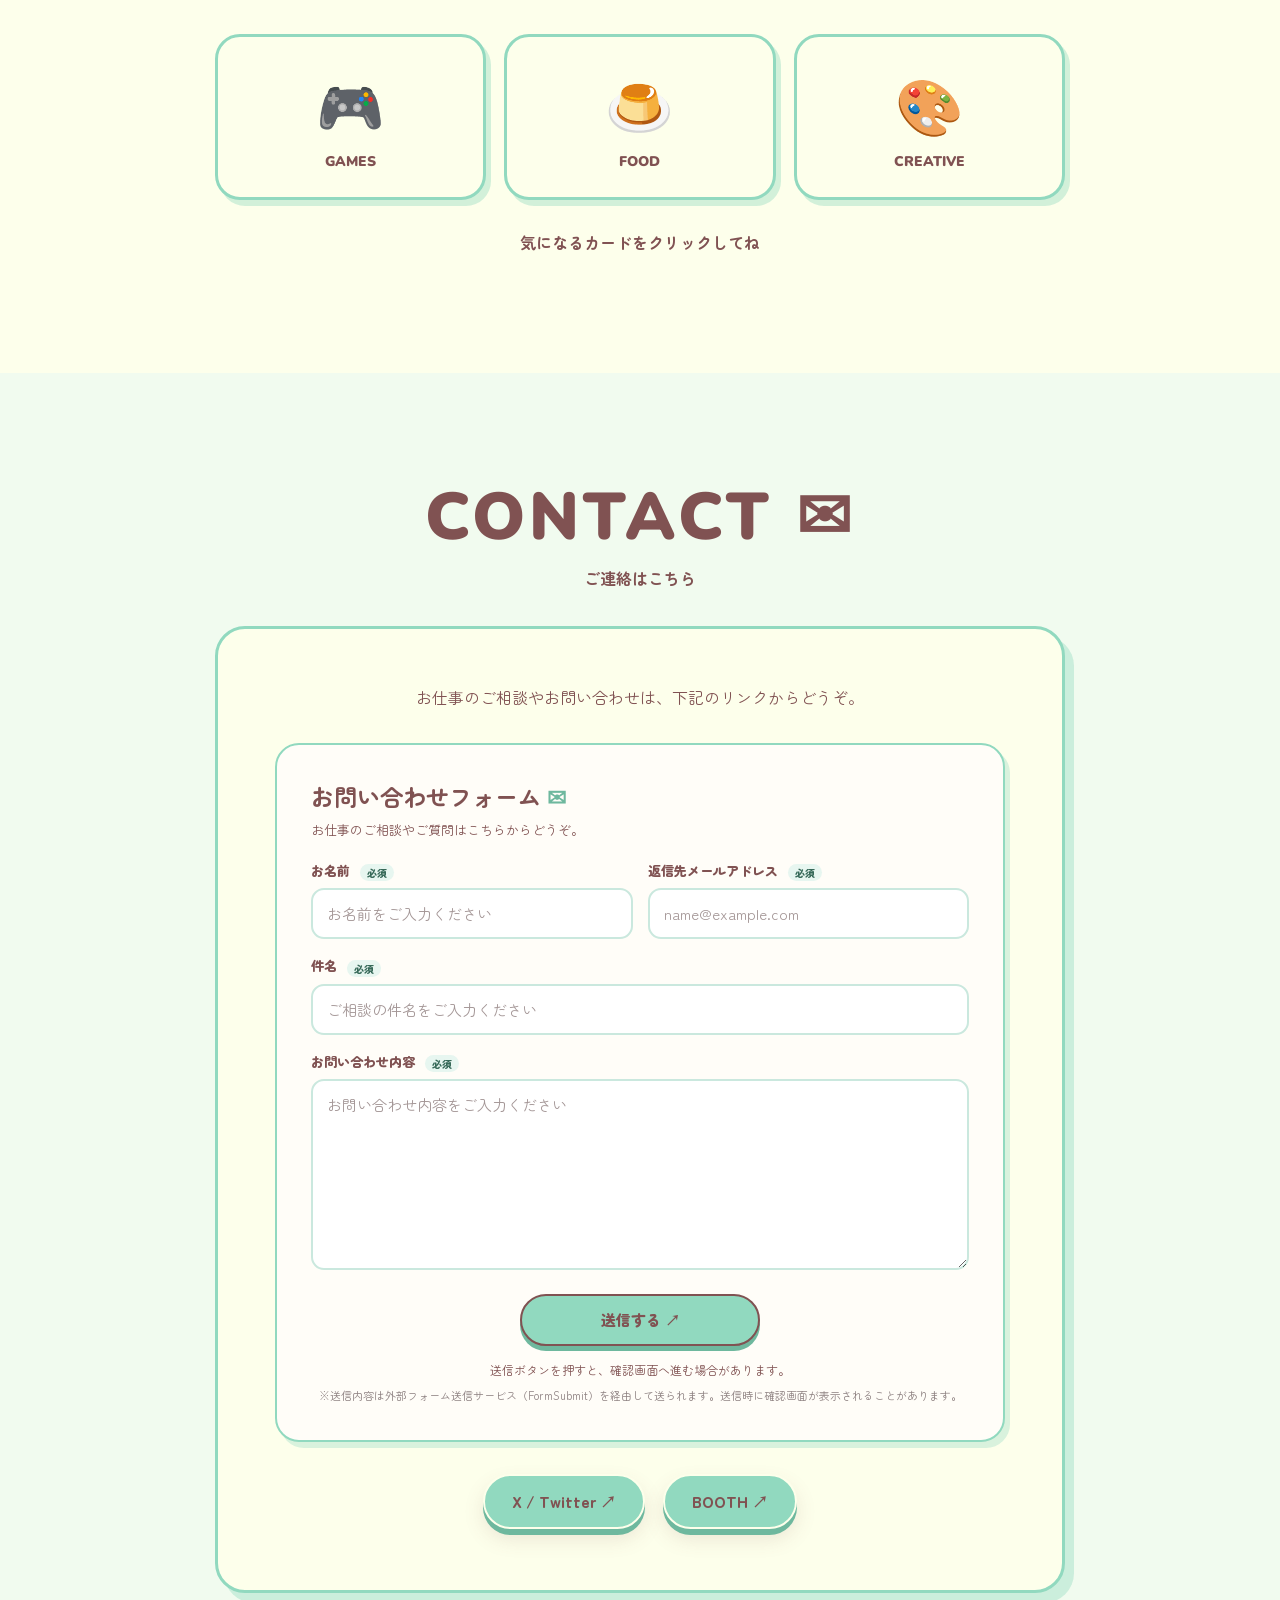
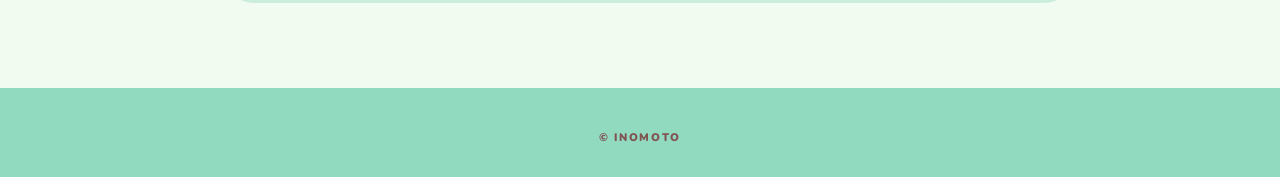
==== commit 54a89b0f: "Add files via upload" ====
--- a/index.html
+++ b/index.html
@@ -2,7 +2,7 @@
 <html lang="ja"><head>
 <meta charset="UTF-8"><meta name="viewport" content="width=device-width, initial-scale=1">
 <meta name="theme-color" content="#FDFFEB"><meta name="description" content="INOMOTOの個人サイト。3DCG作品と好きなものを集めた場所。">
-<title>INOMOTO | little world</title><link rel="stylesheet" href="style.css"><script src="script.js" defer=""></script>
+<title>INOMOTO | little world</title><link rel="stylesheet" href="style.css"><script src="script.js" defer=""></script><script src="hero-wave.js" defer=""></script><script src="hero-character.js" defer=""></script>
 <style data-inomoto-card-layout="v9">
 /* v9: 縦長カード。画像と本文は別の通常フローに固定する */
 #works .cards > .work-card, #original-work .cards > .work-card {
@@ -119,73 +119,86 @@
 }
 #works .work-card > .card-body p, #original-work .work-card > .card-body p {line-height: 1.8 !important;}
 #work-detail-dialog .service-bottom-close {display: none !important;}
-</style><style data-inomoto-card-layout="v9">
-/* v9: 縦長カード。画像と本文は別の通常フローに固定する */
-#works .cards > .work-card, #original-work .cards > .work-card {
-  display: flex !important;
-  flex-direction: column !important;
-  height: auto !important;
-  min-height: 410px;
-  position: relative;
-  overflow: hidden !important;
-}
-#works .work-card > .card-art, #original-work .work-card > .card-art {
-  position: relative !important;
-  display: block !important;
-  flex: 0 0 auto !important;
-  width: 100% !important;
-  height: auto !important;
-  aspect-ratio: 16 / 9 !important;
-  min-height: 0 !important;
-  max-height: none !important;
-  margin: 0 !important;
-  padding: 0 !important;
-  overflow: hidden !important;
-  isolation: isolate;
-}
-#works .work-card > .card-art > img, #original-work .work-card > .card-art > img {
-  position: absolute !important;
-  inset: 0 !important;
-  width: 100% !important;
-  height: 100% !important;
-  max-height: 100% !important;
-  object-fit: cover !important;
-  object-position: center !important;
-  display: block !important;
-  margin: 0 !important;
-}
-#works .work-card > .card-body, #original-work .work-card > .card-body {
-  display: block !important;
-  position: relative !important;
-  flex: 1 0 auto !important;
-  width: 100% !important;
-  height: auto !important;
-  min-height: 190px;
-  padding: 20px !important;
-  margin: 0 !important;
-  background: #FDFFEB !important;
-  z-index: 2 !important;
-  overflow-wrap: anywhere;
-}
-#works .work-card > .card-body h3, #original-work .work-card > .card-body h3,
-#works .work-card > .card-body p, #original-work .work-card > .card-body p {
-  position: static !important;
-  transform: none !important;
-  float: none !important;
-  max-height: none !important;
-  overflow-wrap: anywhere;
-}
-#works .work-card > .card-body p, #original-work .work-card > .card-body p {line-height: 1.8 !important;}
-#work-detail-dialog .service-bottom-close {display: none !important;}
 </style></head>
 <body>
 <header class="site-header"><a class="brand" href="#home" aria-label="ページの一番上へ戻る">TOP</a><nav aria-label="メインメニュー"><a href="#profile">PROFILE</a><a href="#works">WORKS</a><a href="#original-work">ORIGINAL WORK</a><a href="#order">ORDER</a><a href="#likes">LIKES</a><a href="#contact">CONTACT</a></nav></header>
 <main>
 <section class="hero" id="home" aria-label="トップページ">
-<div class="hero-bg" aria-hidden="true"></div><div class="hero-shade" aria-hidden="true"></div>
+<div class="hero-bg" aria-hidden="true">
+<svg class="hero-wave-svg" viewBox="0 0 1280 1024" preserveAspectRatio="xMidYMid slice" xmlns="http://www.w3.org/2000/svg" role="presentation" focusable="false" aria-hidden="true">
+  <defs>
+    <g id="hero-wave-grid-paths" fill="none" stroke="#fdffeb" stroke-miterlimit="10" stroke-width="10">
+    <path d="M-5.45-5.3C19.34-30.79,35.55,3.37,71.11,3.37s35.55-9.99,71.11-9.99S177.77,1.78,213.33,1.78s35.55-3.58,71.11-3.58,35.55.28,71.11.28,35.55.19,71.1.19,35.55.66,71.11.66,35.55-3.97,71.11-3.97,35.56,12.21,71.11,12.21,35.56-1.73,71.11-1.73,35.56-16.15,71.11-16.15,35.56,16.01,71.11,16.01,35.56-14.58,71.11-14.58,35.55,13.18,71.11,13.18,35.56,7.85,71.11,7.85,35.56-.85,71.11-.85,35.56-19.32,71.12-19.32,49.55-20.62,74.34,4.88c25.49,26.22-3.18,39.7-3.18,76.27,0,36.57,3.83,36.57,3.83,73.14,0,36.57,1.69,36.57,1.69,73.14,0,36.57-14.09,36.57-14.09,73.14,0,36.57,3.99,36.57,3.99,73.14,0,36.57,8.5,36.57,8.5,73.14s-6.09,36.57-6.09,73.14c0,36.57,8.15,36.57,8.15,73.14,0,36.57-17.11,36.57-17.11,73.14,0,36.57,14.65,36.57,14.65,73.14,0,36.57-14.61,36.57-14.61,73.14,0,36.57,18.85,36.57,18.85,73.15,0,36.57,4.37,36.57,4.37,73.15,0,36.57,20.42,53.82-5.07,80.05-24.78,25.49-42.65-8.29-78.2-8.29-35.55,0-35.55-10.5-71.11-10.5-35.56,0-35.56,6.81-71.11,6.81-35.55,0-35.55-4.02-71.11-4.02-35.55,0-35.55.71-71.11.71s-35.55,18.92-71.1,18.92-35.55-1.85-71.11-1.85-35.55-16.9-71.11-16.9c-35.56,0-35.56-3.9-71.11-3.9-35.56,0-35.56,4.59-71.11,4.59-35.56,0-35.56-4.12-71.11-4.12s-35.56,9.35-71.11,9.35c-35.56,0-35.56,14.49-71.11,14.49s-35.55-3.12-71.11-3.12-35.56-5.28-71.11-5.28-35.56-6.21-71.11-6.21c-35.56,0-35.56-7.94-71.12-7.94-35.56,0-42.03,31.69-66.82,6.19s4.29-32.39,4.29-68.96c0-36.57-9.05-36.57-9.05-73.14,0-36.57,12.61-36.57,12.61-73.14,0-36.57-14.96-36.57-14.96-73.14,0-36.57,10-36.57,10-73.14s-5.94-36.57-5.94-73.14,8.13-36.57,8.13-73.14.91-36.57.91-73.14c0-36.57.57-36.57.57-73.14,0-36.57,1.4-36.57,1.4-73.14s.06-36.57.06-73.14c0-36.57-20.1-36.57-20.1-73.15,0-36.57,21.76-38.93,13-74.44C-4.81,31.16-30.94,20.93-5.45-5.3Z"></path>
+    <path d="M0,965.89c35.55,0,35.55-12.79,71.11-12.79s35.55,14.07,71.11,14.07,35.56-9.79,71.11-9.79,35.55,4.79,71.11,4.79,35.55-.96,71.11-.96,35.55-5.33,71.1-5.33,35.55,10.42,71.11,10.42,35.55,3.78,71.11,3.78,35.56-17.06,71.11-17.06,35.56,4.66,71.11,4.66,35.56-7.16,71.11-7.16,35.56,7.07,71.11,7.07,35.56,2.22,71.11,2.22,35.55,6.93,71.11,6.93,35.56,2.13,71.11,2.13,35.56-20.31,71.11-20.31,35.56,15.4,71.12,15.4,35.56-12.52,71.12-12.52"></path>
+    <path d="M0,908.67c35.55,0,35.55-15.93,71.11-15.93s35.55,11.09,71.11,11.09,35.56-6.74,71.11-6.74,35.55-2.56,71.11-2.56,35.55,14.01,71.11,14.01,35.55-18.16,71.1-18.16,35.55,1.58,71.11,1.58,35.55,16.61,71.11,16.61,35.56-.06,71.11-.06,35.56-12.23,71.11-12.23,35.56-11.38,71.11-11.38,35.56,17.38,71.11,17.38,35.56-9.88,71.11-9.88,35.55,1.33,71.11,1.33,35.56,8.11,71.11,8.11,35.56-12.21,71.11-12.21,35.56-5.09,71.12-5.09,35.56,22.76,71.12,22.76"></path>
+    <path d="M0,819.78c35.55,0,35.55,17.41,71.11,17.41s35.55,5.61,71.11,5.61,35.56-.46,71.11-.46,35.55-8.94,71.11-8.94,35.55,6.54,71.11,6.54,35.55-3.41,71.1-3.41,35.55-9.87,71.11-9.87,35.55-5.14,71.11-5.14,35.56,10.29,71.11,10.29,35.56-8.1,71.11-8.1,35.56-2.98,71.11-2.98,35.56.27,71.11.27,35.56,7.4,71.11,7.4,35.55,11.01,71.11,11.01,35.56-5.56,71.11-5.56,35.56-8.83,71.11-8.83,35.56,2.25,71.12,2.25,35.56-2.83,71.12-2.83"></path>
+    <path d="M0,761.42c35.55,0,35.55,8.85,71.11,8.85s35.55-6.54,71.11-6.54,35.56,11.28,71.11,11.28,35.55-15.63,71.11-15.63,35.55,15.08,71.11,15.08,35.55-9.59,71.1-9.59,35.55,11.14,71.11,11.14,35.55-17.92,71.11-17.92,35.56,16.8,71.11,16.8,35.56-8.08,71.11-8.08,35.56,10.84,71.11,10.84,35.56-5.59,71.11-5.59,35.56-5.49,71.11-5.49,35.55-1.23,71.11-1.23,35.56,14.35,71.11,14.35,35.56-21.2,71.11-21.2,35.56,17.75,71.12,17.75,35.56-10.73,71.12-10.73"></path>
+    <path d="M0,712.48c35.55,0,35.55-18.8,71.11-18.8s35.55-1.21,71.11-1.21,35.56,16.6,71.11,16.6,35.55-5.13,71.11-5.13,35.55,6.18,71.11,6.18,35.55-1.18,71.1-1.18,35.55-11.71,71.11-11.71,35.55.53,71.11.53,35.56,17.15,71.11,17.15,35.56-1.72,71.11-1.72,35.56-11.49,71.11-11.49,35.56-8.81,71.11-8.81,35.56,15.25,71.11,15.25,35.55,1.99,71.11,1.99,35.56.47,71.11.47,35.56-7.65,71.11-7.65,35.56-7.48,71.12-7.48,35.56,13.85,71.12,13.85"></path>
+    <path d="M0,650.35c35.55,0,35.55-13.03,71.11-13.03s35.55,5.61,71.11,5.61,35.56,5.08,71.11,5.08,35.55-4.46,71.11-4.46,35.55-14.94,71.11-14.94,35.55,15.36,71.1,15.36,35.55-2.84,71.11-2.84,35.55-12.53,71.11-12.53,35.56,17.02,71.11,17.02,35.56,4.75,71.11,4.75,35.56-8.56,71.11-8.56,35.56-1.04,71.11-1.04,35.56-6.13,71.11-6.13,35.55,3.26,71.11,3.26,35.56-2.74,71.11-2.74,35.56-5.63,71.11-5.63,35.56,11.73,71.12,11.73,35.56-1.06,71.12-1.06"></path>
+    <path d="M0,583.95c35.55,0,35.55,1.88,71.11,1.88s35.55-13.27,71.11-13.27,35.56-7.92,71.11-7.92,35.55,1.53,71.11,1.53,35.55,4.25,71.11,4.25,35.55-3.58,71.1-3.58,35.55,1.65,71.11,1.65,35.55,17.85,71.11,17.85,35.56-4.7,71.11-4.7,35.56-9.09,71.11-9.09,35.56,10.47,71.11,10.47,35.56-8.19,71.11-8.19,35.56-3.29,71.11-3.29,35.55.64,71.11.64,35.56-8.77,71.11-8.77,35.56,11.48,71.11,11.48,35.56-5.66,71.12-5.66,35.56,9.53,71.12,9.53"></path>
+    <path d="M0,504.62c35.55,0,35.55,9.71,71.11,9.71s35.55,3.23,71.11,3.23,35.56-8.03,71.11-8.03,35.55-1.72,71.11-1.72,35.55-6.72,71.11-6.72,35.55,12.6,71.1,12.6,35.55-4.69,71.11-4.69,35.55-2.07,71.11-2.07,35.56-2.58,71.11-2.58,35.56.22,71.11.22,35.56,10.82,71.11,10.82,35.56-7.87,71.11-7.87,35.56,8.33,71.11,8.33,35.55-13.08,71.11-13.08,35.56-2.69,71.11-2.69,35.56,4.12,71.11,4.12,35.56,11.59,71.12,11.59,35.56-6.44,71.12-6.44"></path>
+    <path d="M0,452.17c35.55,0,35.55-8.04,71.11-8.04s35.55,4.03,71.11,4.03,35.56,11.17,71.11,11.17,35.55-2.43,71.11-2.43,35.55-6.29,71.11-6.29,35.55.11,71.1.11,35.55,7.79,71.11,7.79,35.55-5.97,71.11-5.97,35.56-10.16,71.11-10.16,35.56,11.36,71.11,11.36,35.56-9.7,71.11-9.7,35.56,2.83,71.11,2.83,35.56-6.26,71.11-6.26,35.55-2.93,71.11-2.93,35.56.18,71.11.18,35.56-2.17,71.11-2.17,35.56,12.77,71.12,12.77,35.56-12.95,71.12-12.95"></path>
+    <path d="M0,392.35c35.55,0,35.55-3.6,71.11-3.6s35.55-16.71,71.11-16.71,35.56,6.31,71.11,6.31,35.55-3.4,71.11-3.4,35.55,13.25,71.11,13.25,35.55-8.09,71.1-8.09,35.55,8.75,71.11,8.75,35.55-5.5,71.11-5.5,35.56-9.17,71.11-9.17,35.56,12.42,71.11,12.42,35.56,4.7,71.11,4.7,35.56-17.35,71.11-17.35,35.56,4.09,71.11,4.09,35.55,4.44,71.11,4.44,35.56-2.8,71.11-2.8,35.56-.69,71.11-.69,35.56,13.87,71.12,13.87,35.56-14.86,71.12-14.86"></path>
+    <path d="M0,317.16c35.55,0,35.55,14.87,71.11,14.87s35.55-13.44,71.11-13.44,35.56,7.42,71.11,7.42,35.55-13.93,71.11-13.93,35.55,4.61,71.11,4.61,35.55,5.98,71.1,5.98,35.55,3.03,71.11,3.03,35.55,1.05,71.11,1.05,35.56,5.01,71.11,5.01,35.56-2.51,71.11-2.51,35.56-3.22,71.11-3.22,35.56-5.68,71.11-5.68,35.56-2.41,71.11-2.41,35.55,1.97,71.11,1.97,35.56-2.73,71.11-2.73,35.56,5.74,71.11,5.74,35.56-6.78,71.12-6.78,35.56-6.72,71.12-6.72"></path>
+    <path d="M0,263.44c35.55,0,35.55-6.26,71.11-6.26s35.55-4.54,71.11-4.54,35.56-8.39,71.11-8.39,35.55,3.91,71.11,3.91,35.55,6.26,71.11,6.26,35.55-.14,71.1-.14,35.55,11.37,71.11,11.37,35.55-13.47,71.11-13.47,35.56-5.56,71.11-5.56,35.56,2.79,71.11,2.79,35.56,10.16,71.11,10.16,35.56-4.16,71.11-4.16,35.56,3.85,71.11,3.85,35.55-.05,71.11-.05,35.56-12.63,71.11-12.63,35.56,16.12,71.11,16.12,35.56-12.45,71.12-12.45,35.56.14,71.12.14"></path>
+    <path d="M0,204.04c35.55,0,35.55-15.81,71.11-15.81s35.55-2.2,71.11-2.2,35.56,18.62,71.11,18.62,35.55-4.29,71.11-4.29,35.55-12.8,71.11-12.8,35.55-1.47,71.1-1.47,35.55,10.22,71.11,10.22,35.55-12.27,71.11-12.27,35.56,1.59,71.11,1.59,35.56.39,71.11.39,35.56-1.62,71.11-1.62,35.56,5.5,71.11,5.5,35.56,5.23,71.11,5.23,35.55,1.11,71.11,1.11,35.56-13.25,71.11-13.25,35.56,12.9,71.11,12.9,35.56-1.2,71.12-1.2,35.56,8.53,71.12,8.53"></path>
+    <path d="M0,124.54c35.55,0,35.55,1.65,71.11,1.65s35.55,9.92,71.11,9.92,35.56-19.44,71.11-19.44,35.55,16.9,71.11,16.9,35.55,3.79,71.11,3.79,35.55-21.7,71.1-21.7,35.55,7.61,71.11,7.61,35.55-1.51,71.11-1.51,35.56,2.04,71.11,2.04,35.56-5.75,71.11-5.75,35.56,4.15,71.11,4.15,35.56,10.3,71.11,10.3,35.56.61,71.11.61,35.55-8.75,71.11-8.75,35.56,14.76,71.11,14.76,35.56-.91,71.11-.91,35.56-6.97,71.12-6.97,35.56-12.49,71.12-12.49"></path>
+    <path d="M0,71.03c35.55,0,35.55.47,71.11.47s35.55,4.18,71.11,4.18,35.56-14.16,71.11-14.16,35.55.74,71.11.74,35.55,8.49,71.11,8.49,35.55-19.15,71.1-19.15,35.55,21.53,71.11,21.53,35.55-4.91,71.11-4.91,35.56-13.07,71.11-13.07,35.56,21.15,71.11,21.15,35.56-19.02,71.11-19.02,35.56-3.44,71.11-3.44,35.56,12.67,71.11,12.67,35.55-9.56,71.11-9.56,35.56,12.68,71.11,12.68,35.56-13.1,71.11-13.1,35.56,15.68,71.12,15.68,35.56,3.62,71.12,3.62"></path>
+    <path d="M1207.88,0c0,36.57-15.9,36.57-15.9,73.14,0,36.57,12.12,36.57,12.12,73.14,0,36.57-13.8,36.57-13.8,73.14,0,36.57,17.62,36.57,17.62,73.14,0,36.57-16.13,36.57-16.13,73.14,0,36.57,12.4,36.57,12.4,73.14,0,36.57,3.54,36.57,3.54,73.14,0,36.57-12.79,36.57-12.79,73.14,0,36.57-2.56,36.57-2.56,73.14,0,36.57,12.18,36.57,12.18,73.14,0,36.57-7.09,36.57-7.09,73.14,0,36.57,8.73,36.57,8.73,73.15,0,36.57-14.54,36.57-14.54,73.15s12.45,36.57,12.45,73.15"></path>
+    <path d="M1119.75,0c0,36.57,7.39,36.57,7.39,73.14,0,36.57-5.57,36.57-5.57,73.14,0,36.57,5.82,36.57,5.82,73.14q0,36.57.06,73.14c0,36.57-13.88,36.57-13.88,73.14,0,36.57-2.98,36.57-2.98,73.14,0,36.57,2.47,36.57,2.47,73.14,0,36.57-.61,36.57-.61,73.14,0,36.57,12.21,36.57,12.21,73.14,0,36.57-4.79,36.57-4.79,73.14,0,36.57,5.28,36.57,5.28,73.14,0,36.57-8.39,36.57-8.39,73.15,0,36.57,12.99,36.57,12.99,73.15,0,36.57-9.41,36.57-9.41,73.15"></path>
+    <path d="M1038.73,0c0,36.57-.21,36.57-.21,73.14,0,36.57-5.01,36.57-5.01,73.14,0,36.57,11.45,36.57,11.45,73.14,0,36.57-2.93,36.57-2.93,73.14,0,36.57-1.99,36.57-1.99,73.14,0,36.57-8.29,36.57-8.29,73.14,0,36.57,10.58,36.57,10.58,73.14,0,36.57-4.48,36.57-4.48,73.14,0,36.57,3.04,36.57,3.04,73.14,0,36.57-1.76,36.57-1.76,73.14,0,36.57,7.33,36.57,7.33,73.14,0,36.57-12.58,36.57-12.58,73.15,0,36.57,13.87,36.57,13.87,73.15,0,36.57-.65,36.57-.65,73.15"></path>
+    <path d="M954.32,0c0,36.57,14.51,36.57,14.51,73.14,0,36.57-8.32,36.57-8.32,73.14,0,36.57-8.97,36.57-8.97,73.14,0,36.57,14.24,36.57,14.24,73.14,0,36.57,2.9,36.57,2.9,73.14,0,36.57-15.94,36.57-15.94,73.14,0,36.57-2.77,36.57-2.77,73.14,0,36.57,11.51,36.57,11.51,73.14,0,36.57-6.63,36.57-6.63,73.14,0,36.57,14.35,36.57,14.35,73.14,0,36.57-15.99,36.57-15.99,73.14,0,36.57,3,36.57,3,73.15,0,36.57,4.68,36.57,4.68,73.15,0,36.57-1.39,36.57-1.39,73.15"></path>
+    <path d="M871.9,0c0,36.57,12.13,36.57,12.13,73.14,0,36.57,1.95,36.57,1.95,73.14,0,36.57-3.67,36.57-3.67,73.14,0,36.57,1.91,36.57,1.91,73.14,0,36.57-1.23,36.57-1.23,73.14,0,36.57-5.34,36.57-5.34,73.14,0,36.57,7.29,36.57,7.29,73.14,0,36.57-6.28,36.57-6.28,73.14,0,36.57,5.08,36.57,5.08,73.14,0,36.57-9.31,36.57-9.31,73.14,0,36.57,14.59,36.57,14.59,73.14,0,36.57-3.87,36.57-3.87,73.15,0,36.57-10.02,36.57-10.02,73.15,0,36.57,9.4,36.57,9.4,73.15"></path>
+    <path d="M806.48,0c0,36.57-1.67,36.57-1.67,73.14,0,36.57-8.63,36.57-8.63,73.14,0,36.57,5.67,36.57,5.67,73.14,0,36.57,3.6,36.57,3.6,73.14,0,36.57-.43,36.57-.43,73.14,0,36.57-.73,36.57-.73,73.14,0,36.57-10.63,36.57-10.63,73.14,0,36.57,13.4,36.57,13.4,73.14,0,36.57-13.71,36.57-13.71,73.14s12.3,36.57,12.3,73.14c0,36.57-11.22,36.57-11.22,73.14,0,36.57,4.86,36.57,4.86,73.15,0,36.57,4.4,36.57,4.4,73.15,0,36.57-2.86,36.57-2.86,73.15"></path>
+    <path d="M723.83,0c0,36.57-10.66,36.57-10.66,73.14,0,36.57,10.46,36.57,10.46,73.14,0,36.57-8.59,36.57-8.59,73.14,0,36.57,6.9,36.57,6.9,73.14,0,36.57-12.15,36.57-12.15,73.14,0,36.57,8.64,36.57,8.64,73.14,0,36.57,1.99,36.57,1.99,73.14,0,36.57-8.28,36.57-8.28,73.14q0,36.57-.07,73.14c0,36.57,12.9,36.57,12.9,73.14,0,36.57-5.73,36.57-5.73,73.14,0,36.57.85,36.57.85,73.15,0,36.57,3.29,36.57,3.29,73.15,0,36.57,5.79,36.57,5.79,73.15"></path>
+    <path d="M645.95,0c0,36.57,2.16,36.57,2.16,73.14,0,36.57-11.17,36.57-11.17,73.14s5.03,36.57,5.03,73.14c0,36.57-4.3,36.57-4.3,73.14,0,36.57,5.45,36.57,5.45,73.14,0,36.57-4.57,36.57-4.57,73.14s-1.74,36.57-1.74,73.14,11.22,36.57,11.22,73.14c0,36.57,1.35,36.57,1.35,73.14s-.67,36.57-.67,73.14c0,36.57-11.5,36.57-11.5,73.14,0,36.57,6.25,36.57,6.25,73.15,0,36.57-4.47,36.57-4.47,73.15s6.26,36.57,6.26,73.15"></path>
+    <path d="M567.88,0c0,36.57-15.42,36.57-15.42,73.14,0,36.57,6.5,36.57,6.5,73.14s-3.98,36.57-3.98,73.14,12.93,36.57,12.93,73.14c0,36.57-11.92,36.57-11.92,73.14,0,36.57-1.64,36.57-1.64,73.14s-2.82,36.57-2.82,73.14,4.56,36.57,4.56,73.14c0,36.57-2.37,36.57-2.37,73.14,0,36.57-3.39,36.57-3.39,73.14s-.53,36.57-.53,73.14c0,36.57,3.32,36.57,3.32,73.15,0,36.57,14.35,36.57,14.35,73.15s-7.34,36.57-7.34,73.15"></path>
+    <path d="M488.47,0c0,36.57-3.19,36.57-3.19,73.14,0,36.57,4.75,36.57,4.75,73.14,0,36.57-10.2,36.57-10.2,73.14s-4.74,36.57-4.74,73.14c0,36.57-4.22,36.57-4.22,73.14s.18,36.57.18,73.14,16.5,36.57,16.5,73.14c0,36.57-4.6,36.57-4.6,73.14,0,36.57,1.81,36.57,1.81,73.14s-6.49,36.57-6.49,73.14-2.44,36.57-2.44,73.14c0,36.57,13.93,36.57,13.93,73.15,0,36.57-4.57,36.57-4.57,73.15s-15.33,36.57-15.33,73.15"></path>
+    <path d="M408.43,0c0,36.57-11.62,36.57-11.62,73.14,0,36.57-5.55,36.57-5.55,73.14,0,36.57,2.02,36.57,2.02,73.14,0,36.57,15.91,36.57,15.91,73.14,0,36.57.36,36.57.36,73.14s-15.11,36.57-15.11,73.14-3.2,36.57-3.2,73.14c0,36.57-.25,36.57-.25,73.14,0,36.57,5.84,36.57,5.84,73.14,0,36.57.26,36.57.26,73.14s-4.4,36.57-4.4,73.14c0,36.57,5.21,36.57,5.21,73.15,0,36.57,1.91,36.57,1.91,73.15s6.18,36.57,6.18,73.15"></path>
+    <path d="M326.43,0c0,36.57-9.58,36.57-9.58,73.14,0,36.57-6.06,36.57-6.06,73.14,0,36.57,13.58,36.57,13.58,73.14s-12.71,36.57-12.71,73.14c0,36.57,5.77,36.57,5.77,73.14,0,36.57-6.34,36.57-6.34,73.14s15.38,36.57,15.38,73.14-10.89,36.57-10.89,73.14c0,36.57-5.13,36.57-5.13,73.14s6.75,36.57,6.75,73.14-.05,36.57-.05,73.14c0,36.57,1.11,36.57,1.11,73.15,0,36.57,7.92,36.57,7.92,73.15s.8,36.57.8,73.15"></path>
+    <path d="M230.03,0c0,36.57,8.23,36.57,8.23,73.14,0,36.57,6.17,36.57,6.17,73.14s-9.3,36.57-9.3,73.14c0,36.57,6.07,36.57,6.07,73.14,0,36.57-3.79,36.57-3.79,73.14,0,36.57,10.75,36.57,10.75,73.14,0,36.57-15.24,36.57-15.24,73.14s-2.06,36.57-2.06,73.14c0,36.57,18.45,36.57,18.45,73.14s-5.46,36.57-5.46,73.14-12.57,36.57-12.57,73.14c0,36.57,18.05,36.57,18.05,73.15,0,36.57-11.46,36.57-11.46,73.15s-1.38,36.57-1.38,73.15"></path>
+    <path d="M163.49,0c0,36.57,1.93,36.57,1.93,73.14,0,36.57-11.68,36.57-11.68,73.14s-.41,36.57-.41,73.14c0,36.57,2.36,36.57,2.36,73.14,0,36.57-2.29,36.57-2.29,73.14,0,36.57,10.41,36.57,10.41,73.14s-12.52,36.57-12.52,73.14,17.61,36.57,17.61,73.14c0,36.57-10.35,36.57-10.35,73.14s11.34,36.57,11.34,73.14c0,36.57-10.36,36.57-10.36,73.14,0,36.57-9,36.57-9,73.15,0,36.57,7.08,36.57,7.08,73.15s-.61,36.57-.61,73.15"></path>
+    <path d="M89.86,0c0,36.57-1.95,36.57-1.95,73.14,0,36.57-5.16,36.57-5.16,73.14s-12.54,36.57-12.54,73.14,7.1,36.57,7.1,73.14c0,36.57,8.64,36.57,8.64,73.14,0,36.57-4.92,36.57-4.92,73.14s-3.25,36.57-3.25,73.14,2.42,36.57,2.42,73.14c0,36.57-5.53,36.57-5.53,73.14s8.74,36.57,8.74,73.14-4.55,36.57-4.55,73.14c0,36.57,7.2,36.57,7.2,73.15,0,36.57-8.72,36.57-8.72,73.15s5.42,36.57,5.42,73.15"></path>
+    </g>
+    <!-- 既存のSVG線だけをゆっくり変形。背景の色面は変形しない。 -->
+    <filter id="hero-wave-ambient-filter" x="-8%" y="-8%" width="116%" height="116%" color-interpolation-filters="sRGB">
+      <feTurbulence type="fractalNoise" baseFrequency="0.0065 0.008" numOctaves="2" seed="5" result="wave-noise">
+        <animate attributeName="baseFrequency" values="0.0065 0.008;0.0083 0.0064;0.0065 0.008" keyTimes="0;0.5;1" dur="19s" repeatCount="indefinite"></animate>
+      </feTurbulence>
+      <feDisplacementMap in="SourceGraphic" in2="wave-noise" scale="14" xChannelSelector="R" yChannelSelector="G">
+        <animate attributeName="scale" values="12;18;12" dur="15s" repeatCount="indefinite"></animate>
+      </feDisplacementMap>
+    </filter>
+    <!-- マウス付近は別のゆがみを半径250px程度でなめらかに重ねる。 -->
+    <filter id="hero-wave-pointer-filter" x="-12%" y="-12%" width="124%" height="124%" color-interpolation-filters="sRGB">
+      <feTurbulence type="fractalNoise" baseFrequency="0.009 0.011" numOctaves="2" seed="9" result="pointer-noise"></feTurbulence>
+      <feDisplacementMap in="SourceGraphic" in2="pointer-noise" scale="44" xChannelSelector="R" yChannelSelector="G"></feDisplacementMap>
+    </filter>
+    <radialGradient id="hero-wave-pointer-fade" gradientUnits="userSpaceOnUse" cx="-500" cy="-500" r="240">
+      <stop offset="0" stop-color="white"></stop>
+      <stop offset="0.52" stop-color="white"></stop>
+      <stop offset="1" stop-color="black"></stop>
+    </radialGradient>
+    <radialGradient id="hero-wave-ambient-away" gradientUnits="userSpaceOnUse" cx="-500" cy="-500" r="240">
+      <stop offset="0" stop-color="black"></stop>
+      <stop offset="0.52" stop-color="black"></stop>
+      <stop offset="1" stop-color="white"></stop>
+    </radialGradient>
+    <mask id="hero-wave-pointer-mask" x="-300" y="-300" width="1880" height="1624" maskUnits="userSpaceOnUse" maskContentUnits="userSpaceOnUse" style="mask-type:luminance">
+      <rect x="-300" y="-300" width="1880" height="1624" fill="url(#hero-wave-pointer-fade)"></rect>
+    </mask>
+    <mask id="hero-wave-ambient-mask" x="-300" y="-300" width="1880" height="1624" maskUnits="userSpaceOnUse" maskContentUnits="userSpaceOnUse" style="mask-type:luminance">
+      <rect x="-300" y="-300" width="1880" height="1624" fill="url(#hero-wave-ambient-away)"></rect>
+    </mask>
+  </defs>
+  <rect width="1280" height="1024" fill="#8bb7ab"></rect>
+  <use id="hero-wave-ambient" href="#hero-wave-grid-paths" filter="url(#hero-wave-ambient-filter)"></use>
+  <use id="hero-wave-pointer" href="#hero-wave-grid-paths" filter="url(#hero-wave-pointer-filter)" mask="url(#hero-wave-pointer-mask)"></use>
+</svg>
+</div><div class="hero-shade" aria-hidden="true"></div>
 <span class="decor d1" aria-hidden="true">🍙</span><span class="decor d2" aria-hidden="true">🍤</span><span class="decor d3" aria-hidden="true">🍣</span><span class="decor d4" aria-hidden="true">🥩</span>
 <div class="hero-inner">
-<div class="art-stack"><img class="name-art" src="assets/name.svg" alt="INOMOTO KAZURA"><img class="character-art" src="assets/character.svg" alt="オリジナルキャラクター"></div>
+<div class="art-stack"><img class="name-art" src="assets/name.svg" alt="INOMOTO KAZURA"><img class="character-art" src="assets/character.svg" alt="オリジナルキャラクター"><button class="hero-character-hitbox" type="button" aria-label="中央のキャラクターをクリックして、ごはんの絵文字を飛ばす"></button></div>
 </div>
 
 </section>
@@ -199,9 +212,9 @@
  </div>
  <div class="browser-content">
  <div class="profile-sheet">
- <div class="profile-heading"><span class="profile-sticker profile-icon"><img src="assets/inomoto_icon.svg" alt="いのもとのプロフィールアイコン"></span><div><span class="profile-overline">INOMOTO　KAZURA</span><h3>伊ノ本カズラ</h3><p>3DCG MODELER / CREATOR</p></div></div>
+ <div class="profile-heading"><span class="profile-sticker profile-icon"><img src="assets/inomoto_icon.svg" alt="いのもとのプロフィールアイコン"></span><div><span class="profile-overline"></span><h3>INOMOTO KAZURA</h3><p>3DCG MODELER / CREATOR</p></div></div>
  <dl class="profile-details">
- <div><dt>NAME</dt><dd>伊ノ本カズラ</dd></div>
+ <div><dt>NAME</dt><dd>INOMOTO KAZURA</dd></div>
  <div><dt>WORK</dt><dd>フリーランスの3DCGモデラー</dd></div>
  <div><dt>CREATE</dt><dd>3Dキャラクター・VRChatアバター・衣装制作・プロップ制作</dd></div>
  <div><dt>LIKES</dt><dd>ゲーム・モデリング・お絵描き・ごはん</dd></div>
@@ -214,7 +227,7 @@
  </div>
 </section>
 
-<section class="content-section works-section" id="works"><div class="section-heading"><h2>WORKS <span>✦</span></h2><p>お仕事で制作したデザイン・制作実績</p></div><div class="cards"><article class="work-card" data-work-number="11"><div class="card-art"><img alt="作品画像" style="width: 100%; height: 100%; object-fit: cover;" src="assets/uploads/image-1794179837738-152256.webp"></div><div class="card-body"><span class="tag">2026</span><h3>女性アバター向け衣装の制作</h3><p>メタバースクリエイターズ様のご依頼で人気Vtuverまんさや様の衣装デザインを制作しました。BOOTHショップ『MetaCreatorsTYO Girls』にて販売中です  </p></div><div class="work-detail-data" hidden=""><div class="work-detail-description"><p><a href="https://metacre-girls.booth.pm/items/8290919" target="_blank" rel="noopener noreferrer">『MetaCreatorsTYO Girls』のリンクはこちら(外部リンクへ移動します)</a></p></div><div class="work-detail-gallery"><img alt="作品詳細画像" src="assets/uploads/image-1794179853734-537054.webp"><img alt="作品詳細画像" src="assets/uploads/image-1794179858200-941569.webp"></div></div></article><article class="work-card" data-work-number="10"><div class="card-art"><img alt="作品画像" style="width: 100%; height: 100%; object-fit: cover;" src="assets/uploads/image-1794179681571-148036.webp"></div><div class="card-body"><span class="tag">2025</span><h3>男性アバターの頭部制作</h3><p>メタバースクリエイターズ様のご依頼でVRChatの男性アバターを頭部部分のみ制作しました。BOOTHショップ『 MetaCreatorsTYO 』にて販売中です  </p></div><div class="work-detail-data" hidden=""><div class="work-detail-description"><p><a href="https://metacreatorstyo.booth.pm/items/7430852" target="_blank" rel="noopener noreferrer">『 MetaCreatorsTYO 』のリンクはこちら(外部リンクへ移動します)</a></p></div><div class="work-detail-gallery"><img alt="作品詳細画像" src="assets/uploads/image-1794179711061-279355.webp"><img alt="作品詳細画像" src="assets/uploads/image-1794179719294-483400.webp"></div></div></article><article class="work-card" data-work-number="9"><div class="card-art"><img alt="作品画像" style="width: 100%; height: 100%; object-fit: cover;" src="assets/uploads/image-1794179580723-548120.webp"></div><div class="card-body"><span class="tag">2025</span><h3>VRChatアバター向けの衣装</h3><p>メタバースクリエイターズ様のプロジェクト『クリエイタープログラム』にてVRChatのアバター向けの衣装を制作しました。BOOTHショップ『MetaCreatorsTYO Girls』にて販売中です  </p></div><div class="work-detail-data" hidden=""><div class="work-detail-description"><p><a href="https://metacre-girls.booth.pm/items/8178003" target="_blank" rel="noopener noreferrer">『MetaCreatorsTYO Girls』のリンクはこちら(外部リンクへ移動します)</a></p></div><div class="work-detail-gallery"><img alt="作品詳細画像" src="assets/uploads/image-1794246487110-720308.webp"><img alt="作品詳細画像" src="assets/uploads/image-1794246492012-56302.webp"></div></div></article><article class="work-card" data-work-number="8"><div class="card-art"><img alt="作品画像" style="width: 100%; height: 100%; object-fit: cover;" src="assets/uploads/image-1794179423549-864634.webp"></div><div class="card-body"><span class="tag">2025</span><h3>男性アバター向けの衣装の制作</h3><p>メタバースクリエイターズ様のプロジェクト『クリエイタープログラム』にてVRChatの男性アバター向けの衣装を制作しました。BOOTHショップ『 MetaCreatorsTYO 』にて販売中です </p></div><div class="work-detail-data" hidden=""><div class="work-detail-description"><p><a href="https://metacreatorstyo.booth.pm/items/6738972" target="_blank" rel="noopener noreferrer">『 MetaCreatorsTYO 』のリンクはこちら(外部リンクへ移動します)</a></p></div><div class="work-detail-gallery"><img alt="作品詳細画像" src="assets/uploads/image-1794179456965-385566.webp"><img alt="作品詳細画像" src="assets/uploads/image-1794179460936-508181.webp"></div></div></article><article class="work-card" data-work-number="7"><div class="card-art"><img alt="作品画像" style="width: 100%; height: 100%; object-fit: cover;" src="assets/uploads/image-1794179402520-243005.webp"></div><div class="card-body"><span class="tag">2025</span><h3>男性アバター向けの衣装の制作</h3><p>メタバースクリエイターズ様のプロジェクト『クリエイタープログラム』にてVRChatの男性アバター向けの衣装を制作しました。BOOTHショップ『 MetaCreatorsTYO 』にて販売中です </p></div><div class="work-detail-data" hidden=""><div class="work-detail-description"><p><a href="https://metacreatorstyo.booth.pm/items/6640279" target="_blank" rel="noopener noreferrer">『 MetaCreatorsTYO 』のリンクはこちら(外部リンクへ移動します)</a></p></div><div class="work-detail-gallery"><img alt="作品詳細画像" src="assets/uploads/image-1794179406885-465615.webp"><img alt="作品詳細画像" src="assets/uploads/image-1794179410754-555326.webp"></div></div></article><article class="work-card" data-work-number="6"><div class="card-art"><img alt="作品画像" style="width: 100%; height: 100%; object-fit: cover;" src="assets/uploads/image-1794179278446-602209.webp"></div><div class="card-body"><span class="tag">2025</span><h3>男性アバター向けの衣装の制作</h3><p>メタバースクリエイターズ様のプロジェクト『クリエイタープログラム』にてVRChatの男性アバター向けの衣装を制作しました。BOOTHショップ『 MetaCreatorsTYO 』にて販売中です </p></div><div class="work-detail-data" hidden=""><div class="work-detail-description"><p><a href="https://metacreatorstyo.booth.pm/items/6526246" target="_blank" rel="noopener noreferrer">『 MetaCreatorsTYO 』のリンクはこちら(外部リンクへ移動します)</a></p></div><div class="work-detail-gallery"><img alt="作品詳細画像" src="assets/uploads/image-1794179345668-98581.webp"><img alt="作品詳細画像" src="assets/uploads/image-1794179348370-302553.webp"></div></div></article><article class="work-card" data-work-number="5"><div class="card-art"><img alt="作品画像" style="width: 100%; height: 100%; object-fit: cover;" src="assets/uploads/image-1794179184120-256276.webp"></div><div class="card-body"><span class="tag">2024</span><h3>『Vket』プロップ作成</h3><p>バーチャルマーケット2024 Winter より
+<section class="content-section works-section" id="works"><div class="section-heading"><h2>WORKS <span>✦</span></h2><p>お仕事で制作したデザイン・制作実績</p></div><div class="cards"><article class="work-card" data-work-number="11"><div class="card-art"><img alt="作品画像" style="width: 100%; height: 100%; object-fit: cover;" src="assets/uploads/image-1794179837738-152256.webp"></div><div class="card-body"><span class="tag">2026</span><h3>女性アバター向け衣装の制作</h3><p>メタバースクリエイターズ様のご依頼で人気Vtuverまんさや様の衣装デザインを制作しました。BOOTHショップ『MetaCreatorsTYO Girls』にて販売中です  </p></div><div class="work-detail-data" hidden=""><div class="work-detail-description"><p><a href="https://metacre-girls.booth.pm/items/8290919" target="_blank" rel="noopener noreferrer">『MetaCreatorsTYO Girls』のリンクはこちら(外部リンクへ移動します)</a></p></div><div class="work-detail-gallery"><img alt="作品詳細画像" src="assets/uploads/image-1794179853734-537054.webp"><img alt="作品詳細画像" src="assets/uploads/image-1794179858200-941569.webp"></div></div></article><article class="work-card" data-work-number="10"><div class="card-art"><img alt="作品画像" style="width: 100%; height: 100%; object-fit: cover;" src="assets/uploads/image-1794179681571-148036.webp"></div><div class="card-body"><span class="tag">2025</span><h3>男性アバターの頭部制作</h3><p>メタバースクリエイターズ様のご依頼でVRChatの男性アバターを頭部部分のみ制作しました。BOOTHショップ『 MetaCreatorsTYO 』にて販売中です  </p></div><div class="work-detail-data" hidden=""><div class="work-detail-description"><p><a href="https://metacreatorstyo.booth.pm/items/7430852" target="_blank" rel="noopener noreferrer">『 MetaCreatorsTYO 』のリンクはこちら(外部リンクへ移動します)</a></p></div><div class="work-detail-gallery"><img alt="作品詳細画像" src="assets/uploads/image-1794179711061-279355.webp"><img alt="作品詳細画像" src="assets/uploads/image-1794179719294-483400.webp"></div></div></article><article class="work-card" data-work-number="9"><div class="card-art"><img alt="作品画像" style="width: 100%; height: 100%; object-fit: cover;" src="assets/uploads/image-1794179580723-548120.webp"></div><div class="card-body"><span class="tag">2025</span><h3>VRChatアバター向けの衣装</h3><p>メタバースクリエイターズ様のプロジェクト『クリエイタープログラム』にてVRChatのアバター向けの衣装を制作しました。BOOTHショップ『MetaCreatorsTYO Girls』にて販売中です  </p></div><div class="work-detail-data" hidden=""><div class="work-detail-description"><p><a href="https://metacre-girls.booth.pm/items/8178003" target="_blank" rel="noopener noreferrer">『MetaCreatorsTYO Girls』のリンクはこちら(外部リンクへ移動します)</a></p></div><div class="work-detail-gallery"></div></div></article><article class="work-card" data-work-number="8"><div class="card-art"><img alt="作品画像" style="width: 100%; height: 100%; object-fit: cover;" src="assets/uploads/image-1794179423549-864634.webp"></div><div class="card-body"><span class="tag">2025</span><h3>男性アバター向けの衣装の制作</h3><p>メタバースクリエイターズ様のプロジェクト『クリエイタープログラム』にてVRChatの男性アバター向けの衣装を制作しました。BOOTHショップ『 MetaCreatorsTYO 』にて販売中です </p></div><div class="work-detail-data" hidden=""><div class="work-detail-description"><p><a href="https://metacreatorstyo.booth.pm/items/6738972" target="_blank" rel="noopener noreferrer">『 MetaCreatorsTYO 』のリンクはこちら(外部リンクへ移動します)</a></p></div><div class="work-detail-gallery"><img alt="作品詳細画像" src="assets/uploads/image-1794179456965-385566.webp"><img alt="作品詳細画像" src="assets/uploads/image-1794179460936-508181.webp"></div></div></article><article class="work-card" data-work-number="7"><div class="card-art"><img alt="作品画像" style="width: 100%; height: 100%; object-fit: cover;" src="assets/uploads/image-1794179402520-243005.webp"></div><div class="card-body"><span class="tag">2025</span><h3>男性アバター向けの衣装の制作</h3><p>メタバースクリエイターズ様のプロジェクト『クリエイタープログラム』にてVRChatの男性アバター向けの衣装を制作しました。BOOTHショップ『 MetaCreatorsTYO 』にて販売中です </p></div><div class="work-detail-data" hidden=""><div class="work-detail-description"><p><a href="https://metacreatorstyo.booth.pm/items/6640279" target="_blank" rel="noopener noreferrer">『 MetaCreatorsTYO 』のリンクはこちら(外部リンクへ移動します)</a></p></div><div class="work-detail-gallery"><img alt="作品詳細画像" src="assets/uploads/image-1794179406885-465615.webp"><img alt="作品詳細画像" src="assets/uploads/image-1794179410754-555326.webp"></div></div></article><article class="work-card" data-work-number="6"><div class="card-art"><img alt="作品画像" style="width: 100%; height: 100%; object-fit: cover;" src="assets/uploads/image-1794179278446-602209.webp"></div><div class="card-body"><span class="tag">2025</span><h3>男性アバター向けの衣装の制作</h3><p>メタバースクリエイターズ様のプロジェクト『クリエイタープログラム』にてVRChatの男性アバター向けの衣装を制作しました。BOOTHショップ『 MetaCreatorsTYO 』にて販売中です </p></div><div class="work-detail-data" hidden=""><div class="work-detail-description"><p><a href="https://metacreatorstyo.booth.pm/items/6526246" target="_blank" rel="noopener noreferrer">『 MetaCreatorsTYO 』のリンクはこちら(外部リンクへ移動します)</a></p></div><div class="work-detail-gallery"><img alt="作品詳細画像" src="assets/uploads/image-1794179345668-98581.webp"><img alt="作品詳細画像" src="assets/uploads/image-1794179348370-302553.webp"></div></div></article><article class="work-card" data-work-number="5"><div class="card-art"><img alt="作品画像" style="width: 100%; height: 100%; object-fit: cover;" src="assets/uploads/image-1794179184120-256276.webp"></div><div class="card-body"><span class="tag">2024</span><h3>『Vket』プロップ作成</h3><p>バーチャルマーケット2024 Winter より
 シルク・ド・ペルソナージュの演目プロップを一部作成しました</p></div><div class="work-detail-data" hidden=""><div class="work-detail-description"><p>複数のプロップを制作しました</p><p><br>
 <a href="https://x.com/Virtual_Market_/status/1864625775905001588" target="_blank" rel="noopener noreferrer"></a></p><p><a href="https://x.com/Virtual_Market_/status/1864625775905001588" target="_blank" rel="noopener noreferrer">一般出展ワールド制作チーム紹介映像(Xのページに飛びます)</a></p></div><div class="work-detail-gallery"></div></div></article><article class="work-card" data-work-number="4"><div class="card-art"><img alt="作品画像" style="width: 100%; height: 100%; object-fit: cover;" src="assets/uploads/image-1794179036064-50647.webp"></div><div class="card-body"><span class="tag">2024</span><h3>『Vket』プロップ作成</h3><p>バーチャルマーケット2024 Summer より
 株式会社メッセホールディングス様の企業ブースの一部プロップを作成しました</p></div><div class="work-detail-data" hidden=""><div class="work-detail-description"><p>複数のプロップを制作いたしました</p><br>
@@ -257,7 +270,25 @@
  </div>
 </section>
 <section class="content-section" id="likes"><div class="section-heading"><h2>LIKES </h2><p>好きなものたち</p></div><div class="likes-grid"><button class="like-tile" data-message="LocoRoco、どうぶつの森シリーズ、塊魂、Stardew Valley等のほのぼのしたゲームやOverwatch等が好きです">🎮 <span>GAMES</span></button><button class="like-tile" data-message="🥩🥩🥩🥩🥩🥩🥩🥩🥩🥩🥩🥩🥩🥩🥩🥩🥩">🍮 <span>FOOD</span></button><button class="like-tile" data-message="3DCGモデリングやお絵描き大好き、映像制作やフィギュア制作にも興味があります">🎨 <span>CREATIVE</span></button></div><p class="like-message" id="like-message" aria-live="polite">気になるカードをクリックしてね </p></section>
-<section class="content-section contact-section" id="contact"><div class="section-heading"><h2>CONTACT <span>✉</span></h2><p>ご連絡はこちら</p></div><div class="paper contact-paper"><p>お仕事のご相談やお問い合わせは、下記のリンクからどうぞ。</p><div class="contact-links"><a class="pill-button" href="https://x.com/kokonisaretai_i" target="_blank" rel="noopener noreferrer">X / Twitter ↗</a><a class="pill-button secondary" href="https://inomotokazura.booth.pm/" target="_blank" rel="noopener noreferrer">BOOTH ↗</a></div><p class="tiny"></p></div></section>
+<section class="content-section contact-section" id="contact"><div class="section-heading"><h2>CONTACT <span>✉</span></h2><p>ご連絡はこちら</p></div><div class="paper contact-paper"><p>お仕事のご相談やお問い合わせは、下記のリンクからどうぞ。</p><div class="contact-form-area">
+  <h3 class="contact-form-heading">お問い合わせフォーム <span aria-hidden="true">✉</span></h3>
+  <p class="contact-form-intro">お仕事のご相談やご質問はこちらからどうぞ。</p>
+  <form id="portfolio-contact-form" class="contact-form" action="https://formsubmit.co/kazurainomoto@gmail.com" method="POST" accept-charset="UTF-8">
+    <div class="contact-form-fields">
+      <label class="contact-form-field" for="contact-name"><span>お名前 <span class="contact-required">必須</span></span><input id="contact-name" name="name" type="text" autocomplete="name" maxlength="80" placeholder="お名前をご入力ください" required=""></label>
+      <label class="contact-form-field" for="contact-email"><span>返信先メールアドレス <span class="contact-required">必須</span></span><input id="contact-email" name="email" type="email" autocomplete="email" maxlength="254" placeholder="name@example.com" required=""></label>
+      <label class="contact-form-field contact-full" for="contact-subject"><span>件名 <span class="contact-required">必須</span></span><input id="contact-subject" name="subject" type="text" maxlength="120" placeholder="ご相談の件名をご入力ください" required=""></label>
+      <label class="contact-form-field contact-full" for="contact-message"><span>お問い合わせ内容 <span class="contact-required">必須</span></span><textarea id="contact-message" name="message" rows="7" maxlength="5000" placeholder="お問い合わせ内容をご入力ください" required=""></textarea></label>
+    </div>
+    <input type="hidden" name="_subject" value="INOMOTO ポートフォリオへのお問い合わせ">
+    <input type="hidden" name="_template" value="table">
+    <input class="contact-honeypot" type="text" name="_honey" tabindex="-1" autocomplete="off" aria-hidden="true">
+    <div class="contact-form-actions"><button class="contact-submit" type="submit">送信する <span aria-hidden="true">↗</span></button></div>
+    <p id="contact-form-status" class="contact-form-status" role="status">送信ボタンを押すと、確認画面へ進む場合があります。</p>
+    <p class="contact-form-privacy">※送信内容は外部フォーム送信サービス（FormSubmit）を経由して送られます。送信時に確認画面が表示されることがあります。</p>
+  </form>
+</div>
+<div class="contact-links"><a class="pill-button" href="https://x.com/kokonisaretai_i" target="_blank" rel="noopener noreferrer">X / Twitter ↗</a><a class="pill-button secondary" href="https://inomotokazura.booth.pm/" target="_blank" rel="noopener noreferrer">BOOTH ↗</a></div><p class="tiny"></p></div></section>
 </main><dialog id="work-detail-dialog" class="service-dialog work-detail-dialog" aria-labelledby="work-detail-title"><div class="service-browser"><div class="service-browser-bar"><div class="browser-dots" aria-hidden="true"><span></span><span></span><span></span></div><div class="browser-address">inomoto.local / works / detail</div><button type="button" class="service-close" aria-label="閉じる">×</button></div><div class="service-dialog-body"><h2 id="work-detail-title"></h2><div id="work-detail-content"></div></div></div></dialog><dialog id="service-dialog" class="service-dialog" aria-labelledby="service-dialog-title">
   <div class="service-browser">
     <div class="service-browser-bar">
--- a/style.css
+++ b/style.css
@@ -181,3 +181,181 @@
   }
   .site-header nav a { font-size:10px; letter-spacing:0; }
 }
+
+
+/* SVG升目背景のゆっくりした変形＋マウス追従。既存のレイアウトを維持 */
+.hero-bg .hero-wave-svg {
+  display: block;
+  width: 100%;
+  height: 100%;
+  overflow: hidden;
+  pointer-events: none;
+}
+.hero-bg #hero-wave-pointer {
+  opacity: 0;
+  transition: opacity 350ms ease-out;
+}
+.hero-bg.hero-wave-is-hovering #hero-wave-pointer {
+  opacity: 1;
+}
+@media (prefers-reduced-motion: reduce) {
+  .hero-bg #hero-wave-pointer { display: none; }
+}
+
+/* v15: 背景のマウス歪みだけ無効化（ゆっくりした波は維持） */
+.hero-bg #hero-wave-pointer { display: none !important; }
+
+/* 真ん中のキャラクターだけをふわっとマウスに追従させる。
+   個別の translate/rotate を使い、従来のふわふわ浮く transform アニメーションと共存。 */
+.art-stack .character-art {
+  pointer-events: none;
+  translate: var(--icon-x, 0px) var(--icon-y, 0px);
+  rotate: var(--icon-turn, 0deg);
+  transition: translate 180ms ease-out, rotate 180ms ease-out, filter 250ms ease-out;
+}
+.art-stack.is-character-near .character-art {
+  filter: drop-shadow(0 19px 13px #537f7a65) brightness(1.06);
+}
+.art-stack.is-character-hovered .character-art {
+  filter: drop-shadow(0 20px 15px #537f7a75) brightness(1.09);
+}
+/* SVGのキャラクター絵の中心に重ねる透明なボタン。見た目や名前画像は変えない。 */
+.art-stack .hero-character-hitbox {
+  position: absolute;
+  z-index: 4;
+  left: 31%;
+  top: 19%;
+  width: 38%;
+  height: 63%;
+  padding: 0;
+  border: 0;
+  border-radius: 46%;
+  background: transparent;
+  cursor: pointer;
+  -webkit-tap-highlight-color: transparent;
+  touch-action: manipulation;
+}
+.art-stack .hero-character-hitbox:focus-visible {
+  outline: 3px dashed #FDFFEB;
+  outline-offset: 3px;
+  box-shadow: 0 0 0 7px #80525280;
+}
+/* 背景から独立した、クリック位置で飛び散る絵文字。クリックの邪魔をしない。 */
+.hero-food-particle {
+  position: fixed;
+  z-index: 9999;
+  pointer-events: none;
+  user-select: none;
+  line-height: 1;
+  font-family: 'Apple Color Emoji','Segoe UI Emoji','Noto Color Emoji',sans-serif;
+  font-size: var(--particle-size, 26px);
+  white-space: nowrap;
+  transform: translate(-50%, -50%);
+  will-change: transform, opacity;
+  filter: drop-shadow(0 3px 2px #80525240);
+  animation: hero-food-burst var(--particle-duration, 900ms) cubic-bezier(.2,.65,.25,1) var(--particle-delay, 0ms) both;
+}
+@keyframes hero-food-burst {
+  0% { opacity: 0; transform: translate(-50%, -50%) scale(.28) rotate(0deg); }
+  13% { opacity: 1; }
+  68% { opacity: 1; }
+  100% {
+    opacity: 0;
+    transform: translate(calc(-50% + var(--particle-x, 0px)), calc(-50% + var(--particle-y, 0px))) scale(.93) rotate(var(--particle-rotate, 0deg));
+  }
+}
+@media (prefers-reduced-motion: reduce) {
+  .art-stack .character-art { translate: 0 0; rotate: 0deg; transition: none; }
+  .hero-food-particle { animation: none; display: none; }
+}
+
+/* v16: ORDER詳細の本文。Enterによる改行と安全なインライン装飾を表示する。 */
+#service-dialog .service-dialog-body > p,
+#flow-dialog .service-dialog-body > p,
+#price-dialog .service-dialog-body > p,
+#service-dialog .service-placeholder p,
+#flow-dialog .service-placeholder p,
+#price-dialog .service-placeholder p,
+#service-dialog .service-note,
+#flow-dialog .service-note,
+#price-dialog .service-note {
+  white-space: pre-line;
+  overflow-wrap: anywhere;
+  word-break: normal;
+}
+#service-dialog .service-dialog-body a,
+#flow-dialog .service-dialog-body a,
+#price-dialog .service-dialog-body a {
+  color: #267a68;
+  font-weight: 700;
+  text-decoration: underline;
+  text-decoration-thickness: 1.5px;
+  text-underline-offset: 3px;
+}
+#service-dialog .service-dialog-body a:hover,
+#flow-dialog .service-dialog-body a:hover,
+#price-dialog .service-dialog-body a:hover {
+  color: #805252;
+}
+#service-dialog .service-dialog-body a:focus-visible,
+#flow-dialog .service-dialog-body a:focus-visible,
+#price-dialog .service-dialog-body a:focus-visible {
+  outline: 2px solid #267a68;
+  outline-offset: 3px;
+  border-radius: 2px;
+}
+
+
+/* v17 CONTACT: GitHub Pages対応のメール送信フォーム（他セクション非変更） */
+#contact .contact-form-area {
+  max-width: 730px;
+  margin: 30px auto 32px;
+  padding: clamp(19px, 4.5vw, 34px);
+  text-align: left;
+  background: #fffdf8;
+  border: 2px solid #91D9BF;
+  border-radius: 24px;
+  box-shadow: 5px 6px 0 #91D9BF55;
+}
+#contact .contact-form-heading {
+  margin: 0 0 5px;
+  font-size: clamp(19px, 2.7vw, 23px);
+  color: #805252;
+}
+#contact .contact-form-heading span {color:#6EB89E}
+#contact .contact-form-intro {margin: 0 0 19px; font-size: 13px; line-height: 1.8;}
+#contact .contact-form-fields {display:grid; grid-template-columns: repeat(2, minmax(0,1fr)); gap: 17px 15px;}
+#contact .contact-full {grid-column:1 / -1}
+#contact .contact-form-field {display:flex; flex-direction:column; align-items:stretch; min-width:0; gap:7px; font-weight:800; font-size:13px; color:#805252}
+#contact .contact-required {display:inline-block; margin-left:6px; padding:1px 7px; border-radius:20px; background:#E7F6F0; color:#366958; font-size:10px; vertical-align:middle;}
+#contact .contact-form-field input,
+#contact .contact-form-field textarea {
+  display:block; width:100%; min-width:0; min-height:46px;
+  padding:12px 14px; border:2px solid #CAE8DE; border-radius:13px;
+  background:#fff; color:#805252; font-family:inherit; font-size:15px; line-height:1.55; box-sizing:border-box;
+  outline:none; transition:border-color .15s ease, box-shadow .15s ease;
+}
+#contact .contact-form-field textarea {min-height:158px; resize:vertical;}
+#contact .contact-form-field input::placeholder,
+#contact .contact-form-field textarea::placeholder {color:#9A8B8B; opacity:.9; font-weight:400}
+#contact .contact-form-field input:focus-visible,
+#contact .contact-form-field textarea:focus-visible {border-color:#6EB89E; box-shadow:0 0 0 3px #91D9BF55}
+#contact .contact-form-actions {display:flex; justify-content:center; padding-top:24px}
+#contact .contact-submit {
+  appearance:none; min-width:min(100%,240px); padding:13px 26px;
+  border:2px solid #805252; border-radius:30px;
+  background:#91D9BF; color:#805252; box-shadow:0 5px 0 #6EB89E;
+  font:900 15px/1.5 inherit; font-family:inherit; font-weight:900; font-size:15px;
+  cursor:pointer; transition:transform .2s ease, box-shadow .2s ease;
+}
+#contact .contact-submit:not(:disabled):hover {transform:translateY(-2px); box-shadow:0 7px 0 #6EB89E;}
+#contact .contact-submit:not(:disabled):active {transform:translateY(3px); box-shadow:0 2px 0 #6EB89E;}
+#contact .contact-submit:focus-visible {outline:3px solid #805252; outline-offset:3px;}
+#contact .contact-submit:disabled {opacity:.52; cursor:not-allowed;}
+#contact .contact-form-status {margin:14px 0 3px; font-size:12px; color:#805252; text-align:center; line-height:1.7;}
+#contact .contact-form-privacy {margin:6px 0 0; font-size:11px; color:#8D8080; text-align:center; line-height:1.8;}
+#contact .contact-honeypot {position:absolute!important; left:-10000px!important; width:1px!important; height:1px!important; opacity:0!important; pointer-events:none!important;}
+@media (max-width:580px) {
+  #contact .contact-form-fields {grid-template-columns:1fr; gap:14px;}
+  #contact .contact-form-area {padding:19px 16px;}
+}
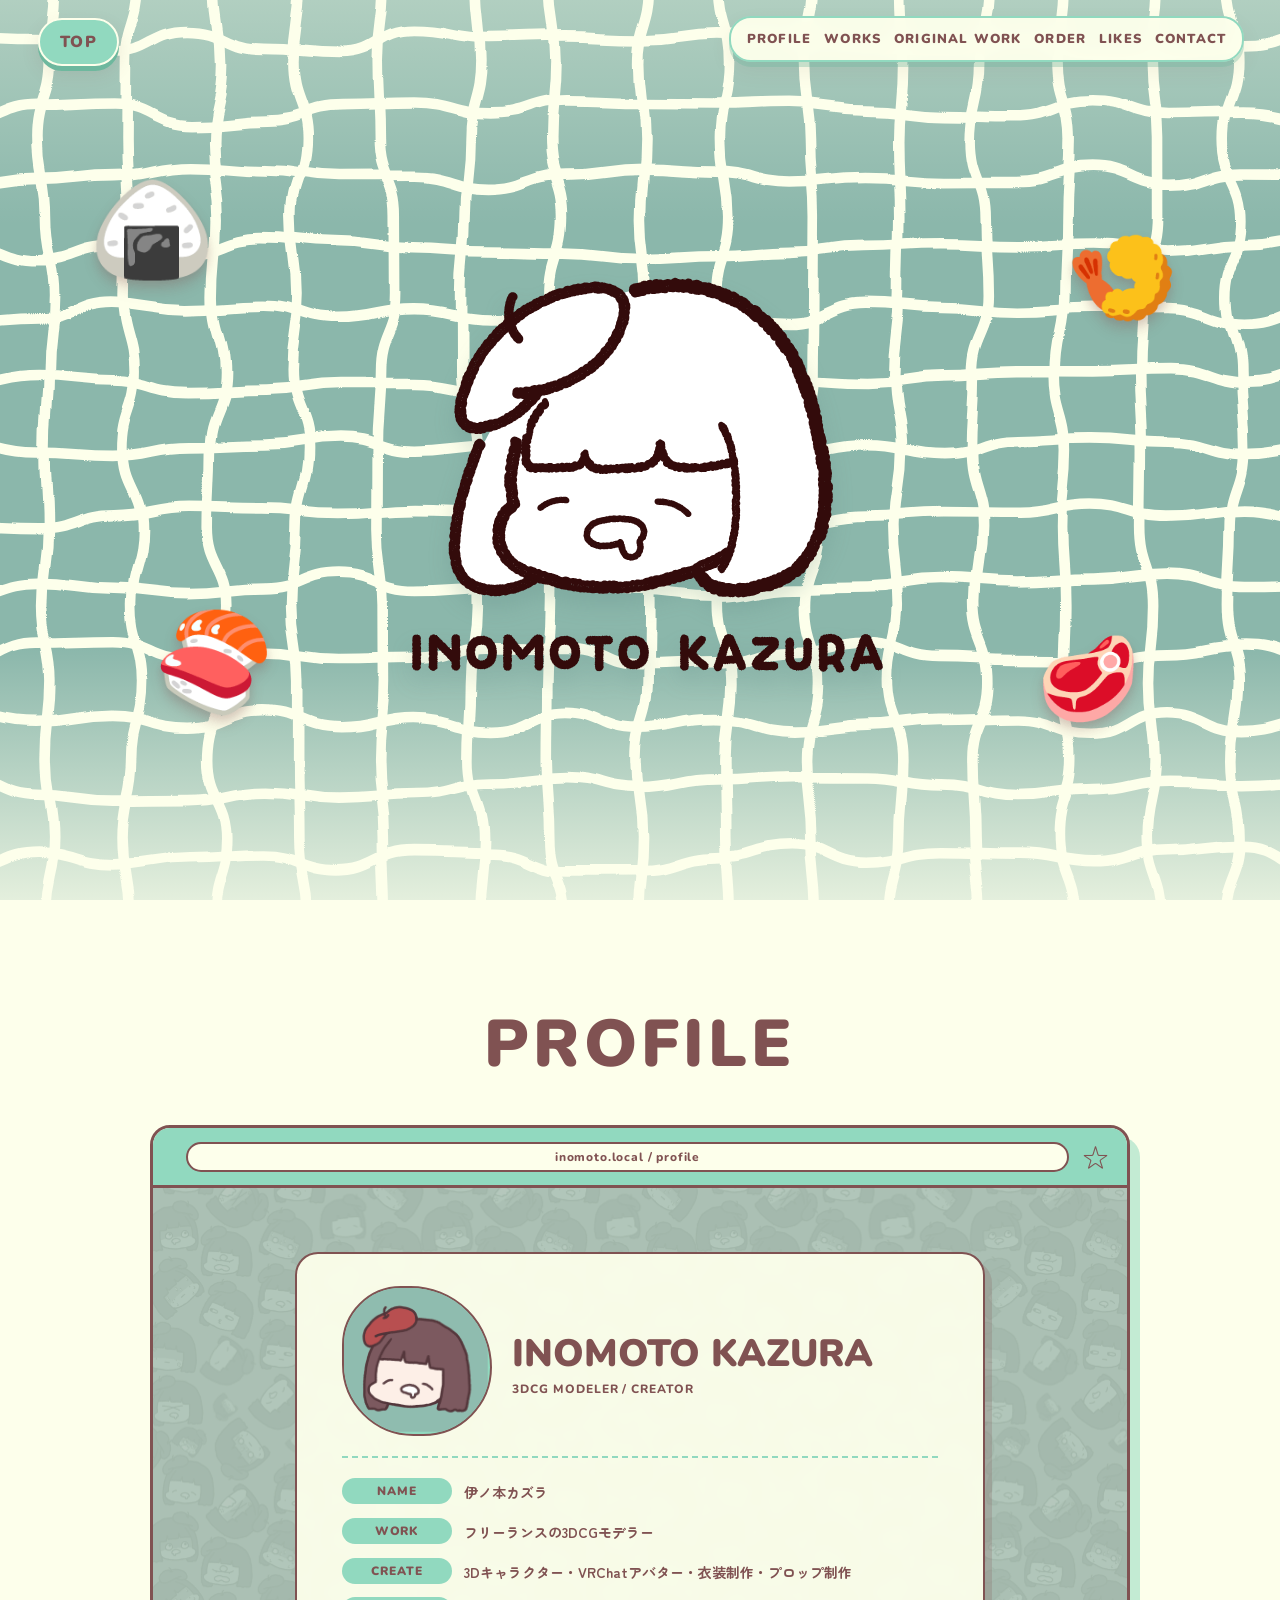
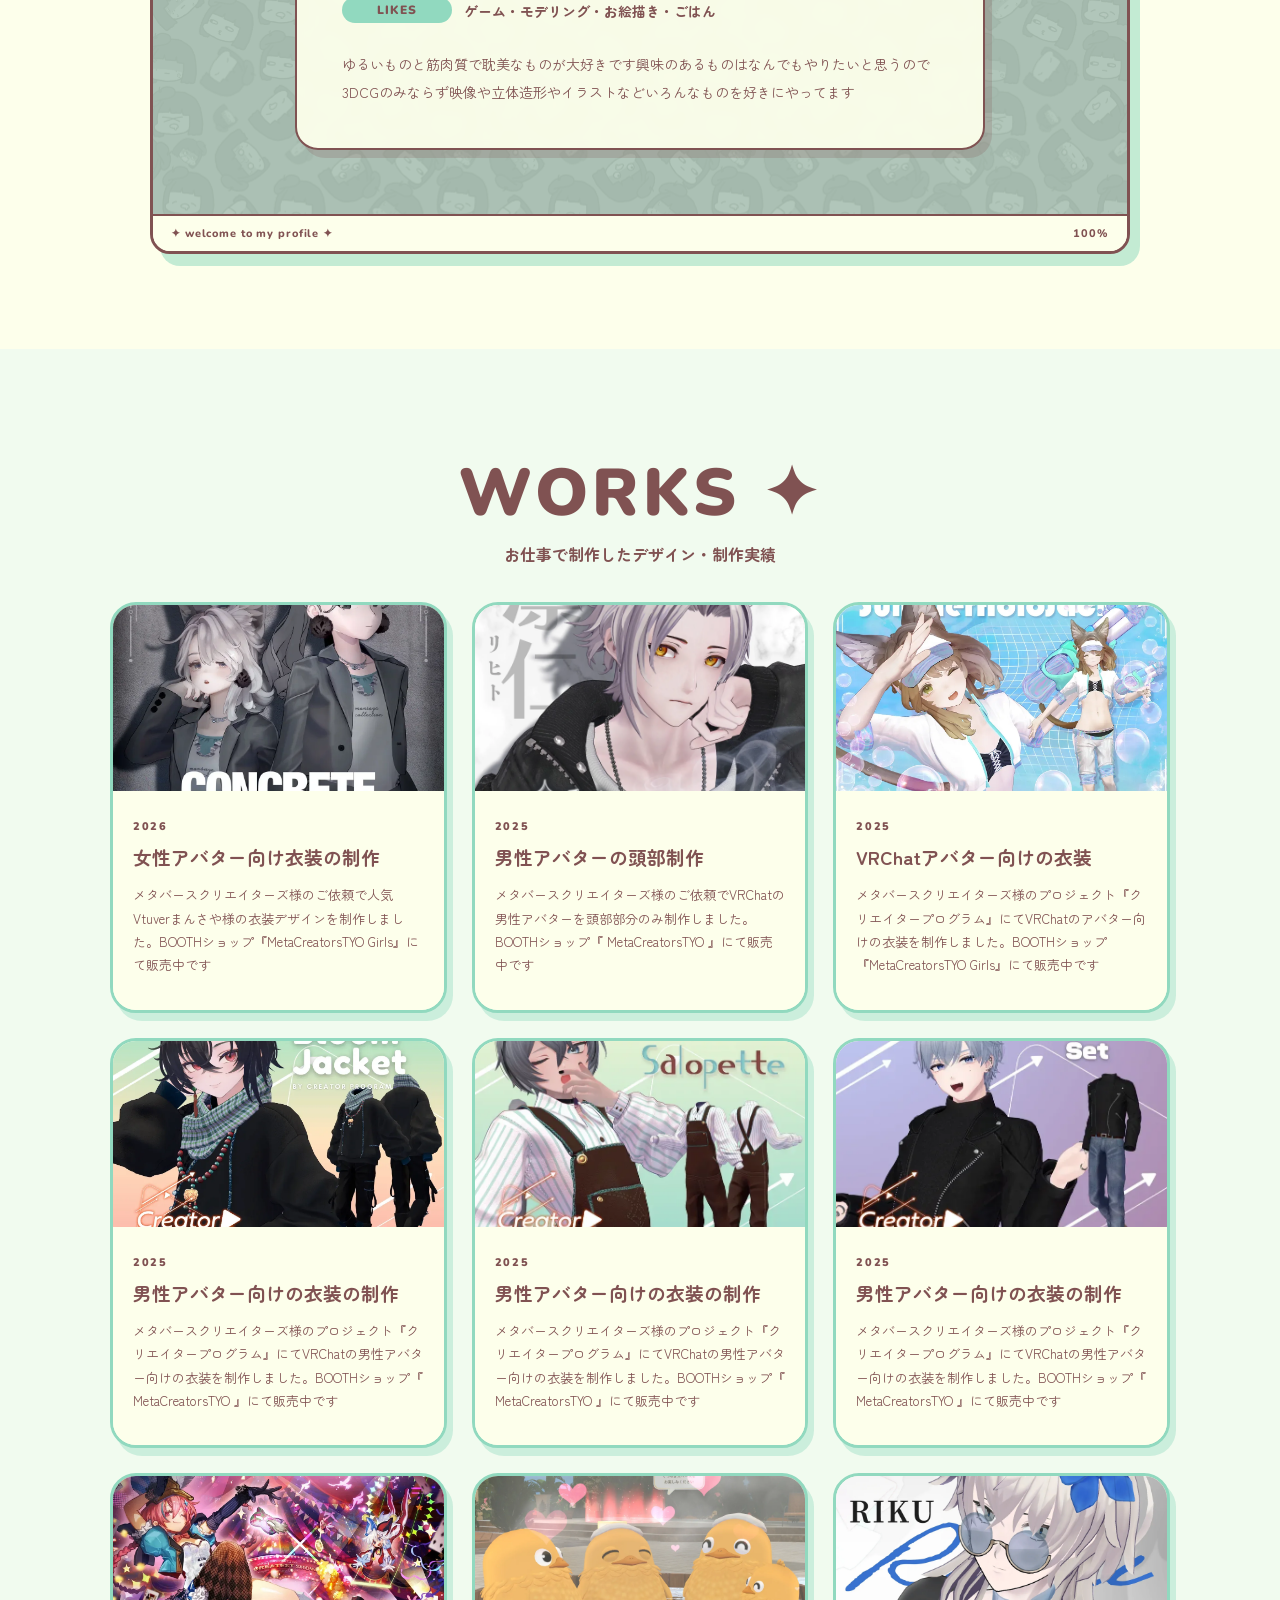
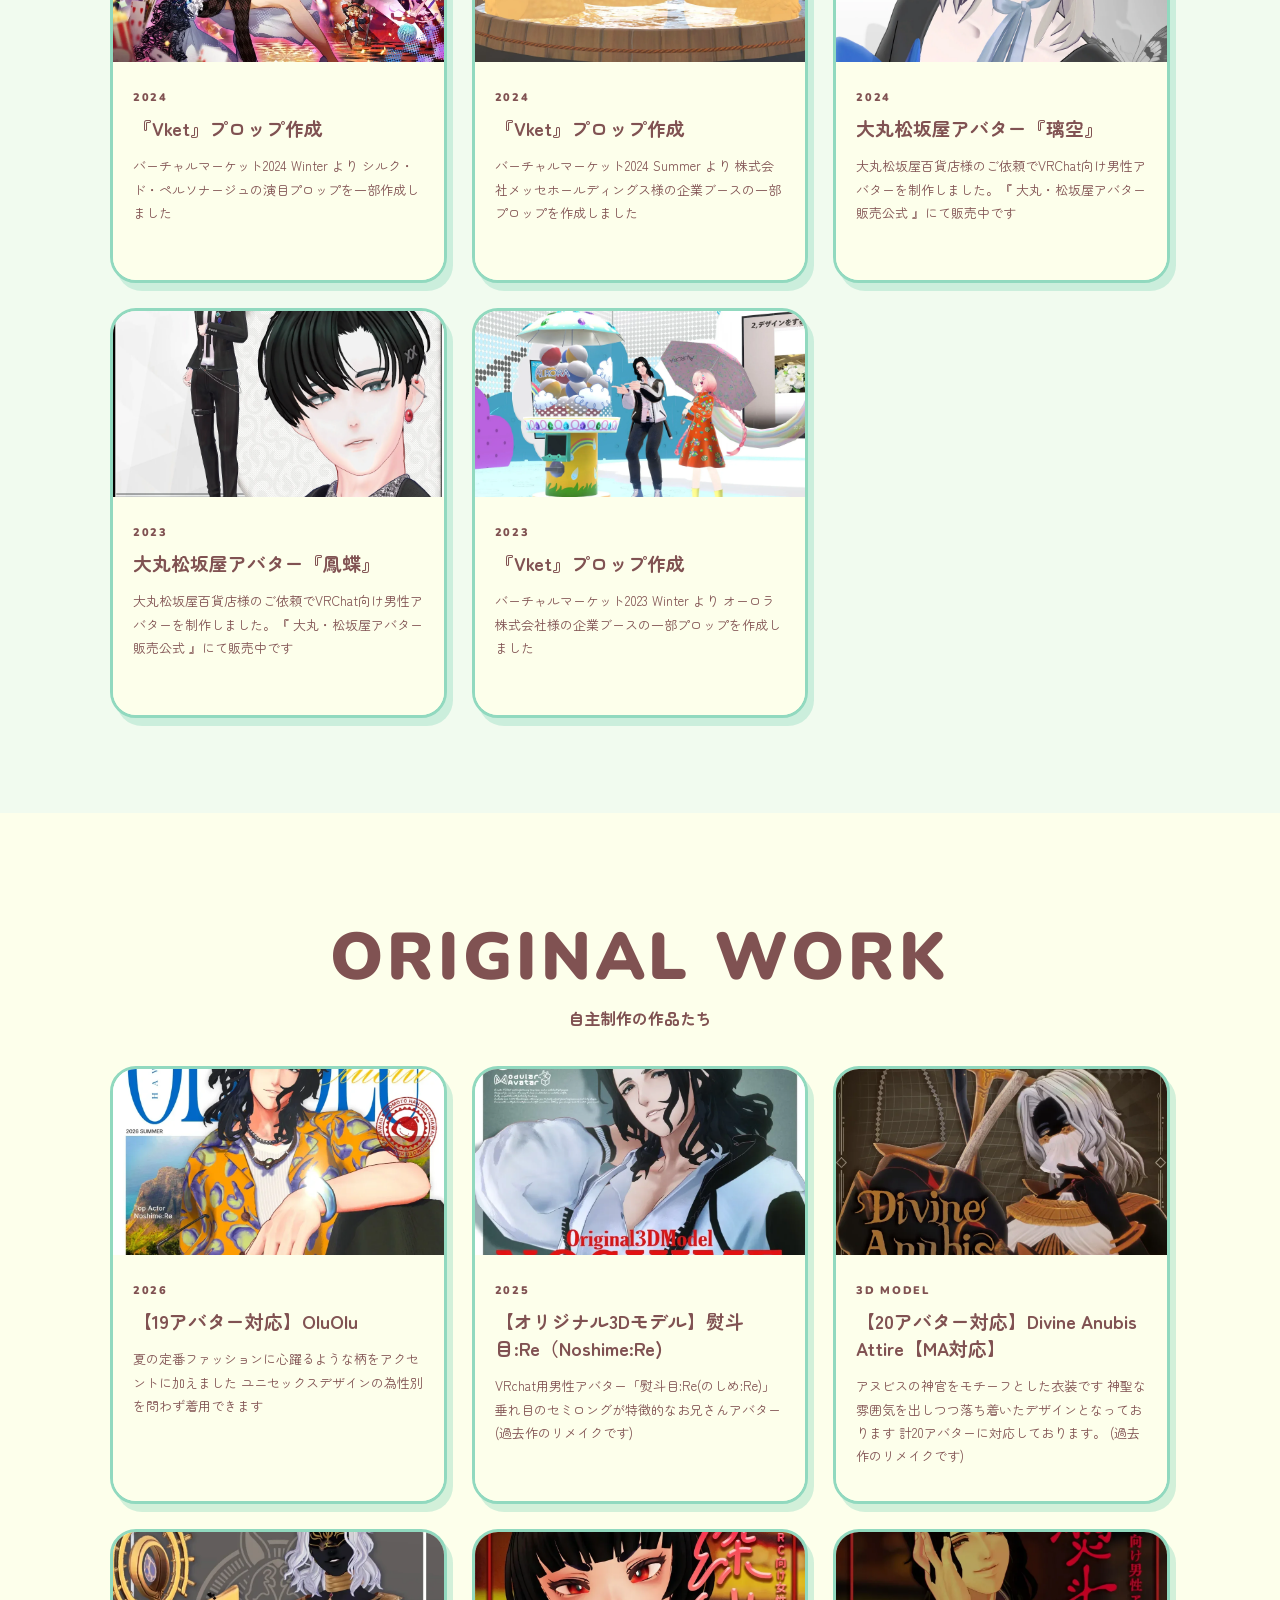
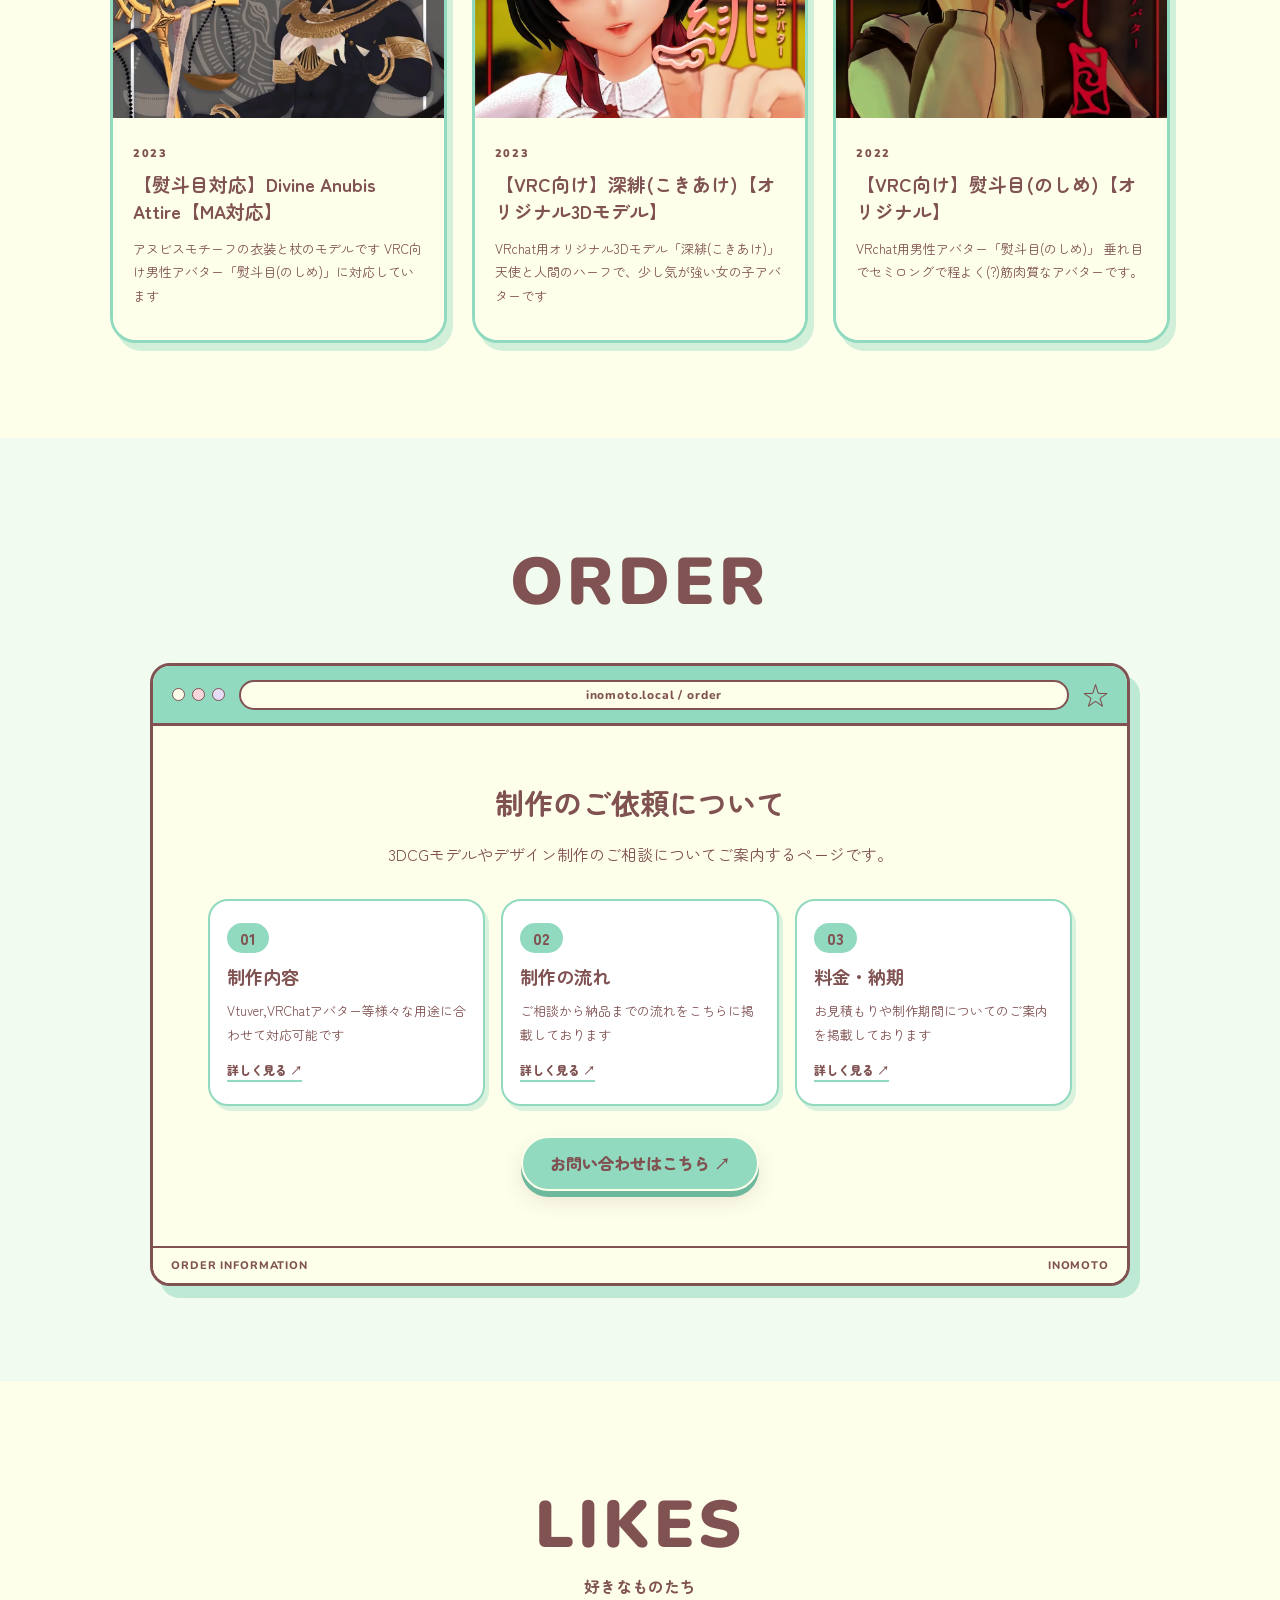
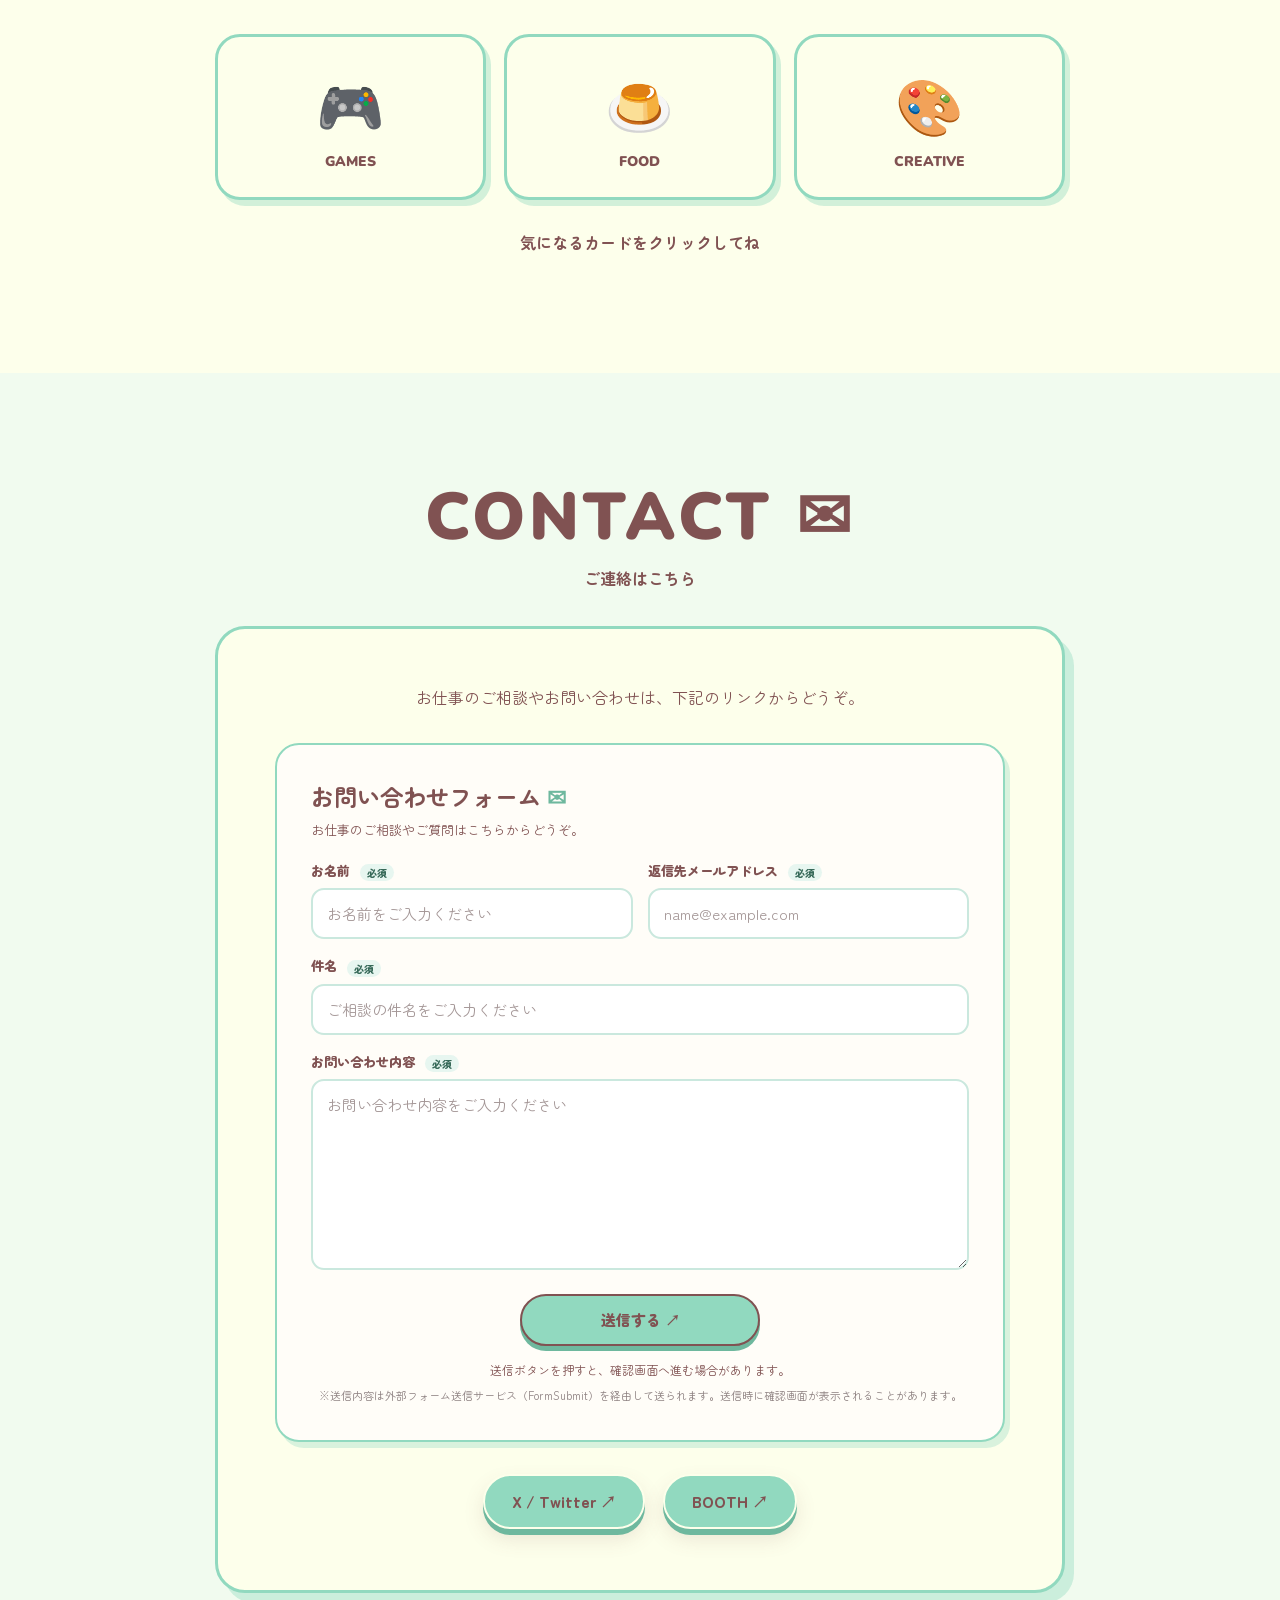
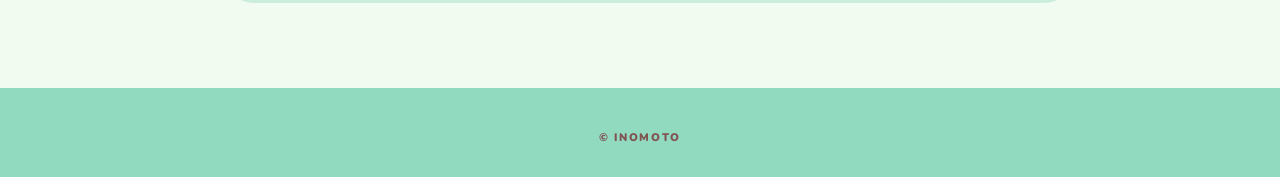
==== commit 05f34f05: "Add files via upload" ====
--- a/index.html
+++ b/index.html
@@ -214,7 +214,7 @@
  <div class="profile-sheet">
  <div class="profile-heading"><span class="profile-sticker profile-icon"><img src="assets/inomoto_icon.svg" alt="いのもとのプロフィールアイコン"></span><div><span class="profile-overline"></span><h3>INOMOTO KAZURA</h3><p>3DCG MODELER / CREATOR</p></div></div>
  <dl class="profile-details">
- <div><dt>NAME</dt><dd>INOMOTO KAZURA</dd></div>
+ <div><dt>NAME</dt><dd>伊ノ本カズラ</dd></div>
  <div><dt>WORK</dt><dd>フリーランスの3DCGモデラー</dd></div>
  <div><dt>CREATE</dt><dd>3Dキャラクター・VRChatアバター・衣装制作・プロップ制作</dd></div>
  <div><dt>LIKES</dt><dd>ゲーム・モデリング・お絵描き・ごはん</dd></div>
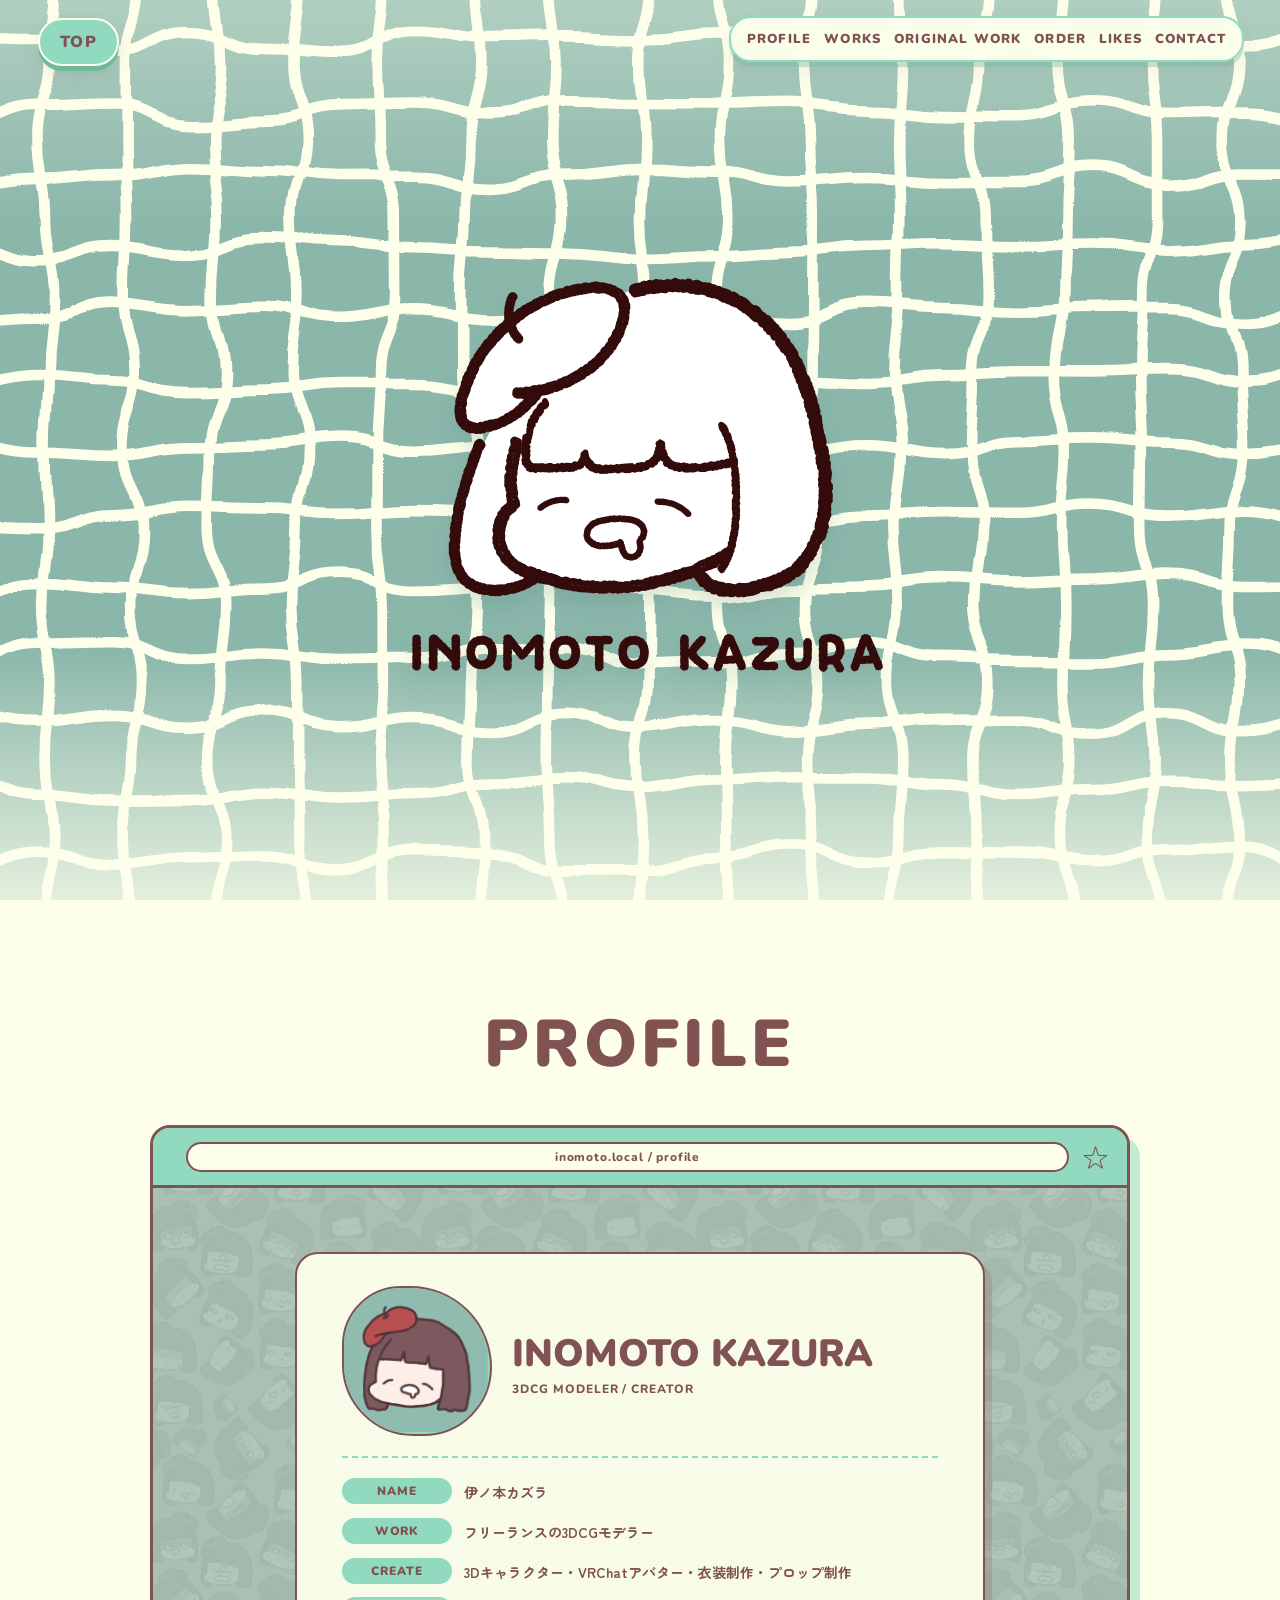
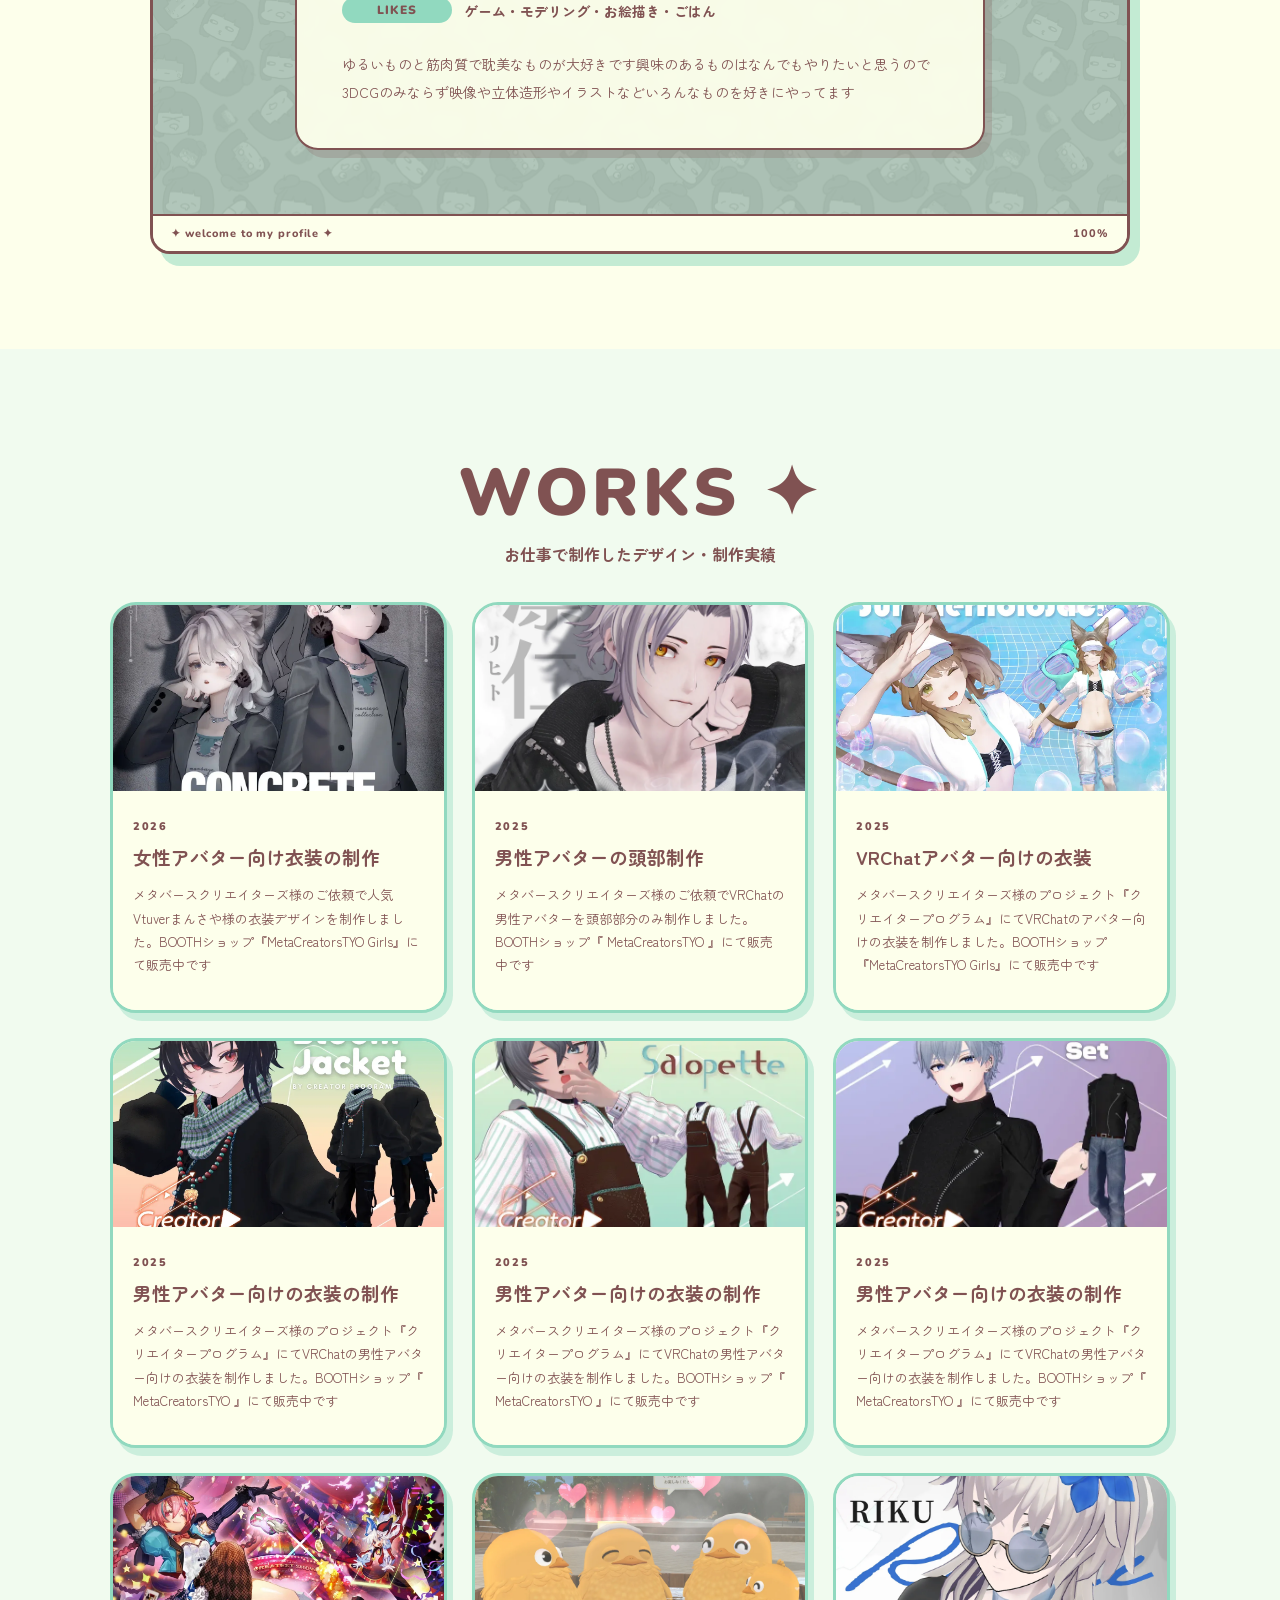
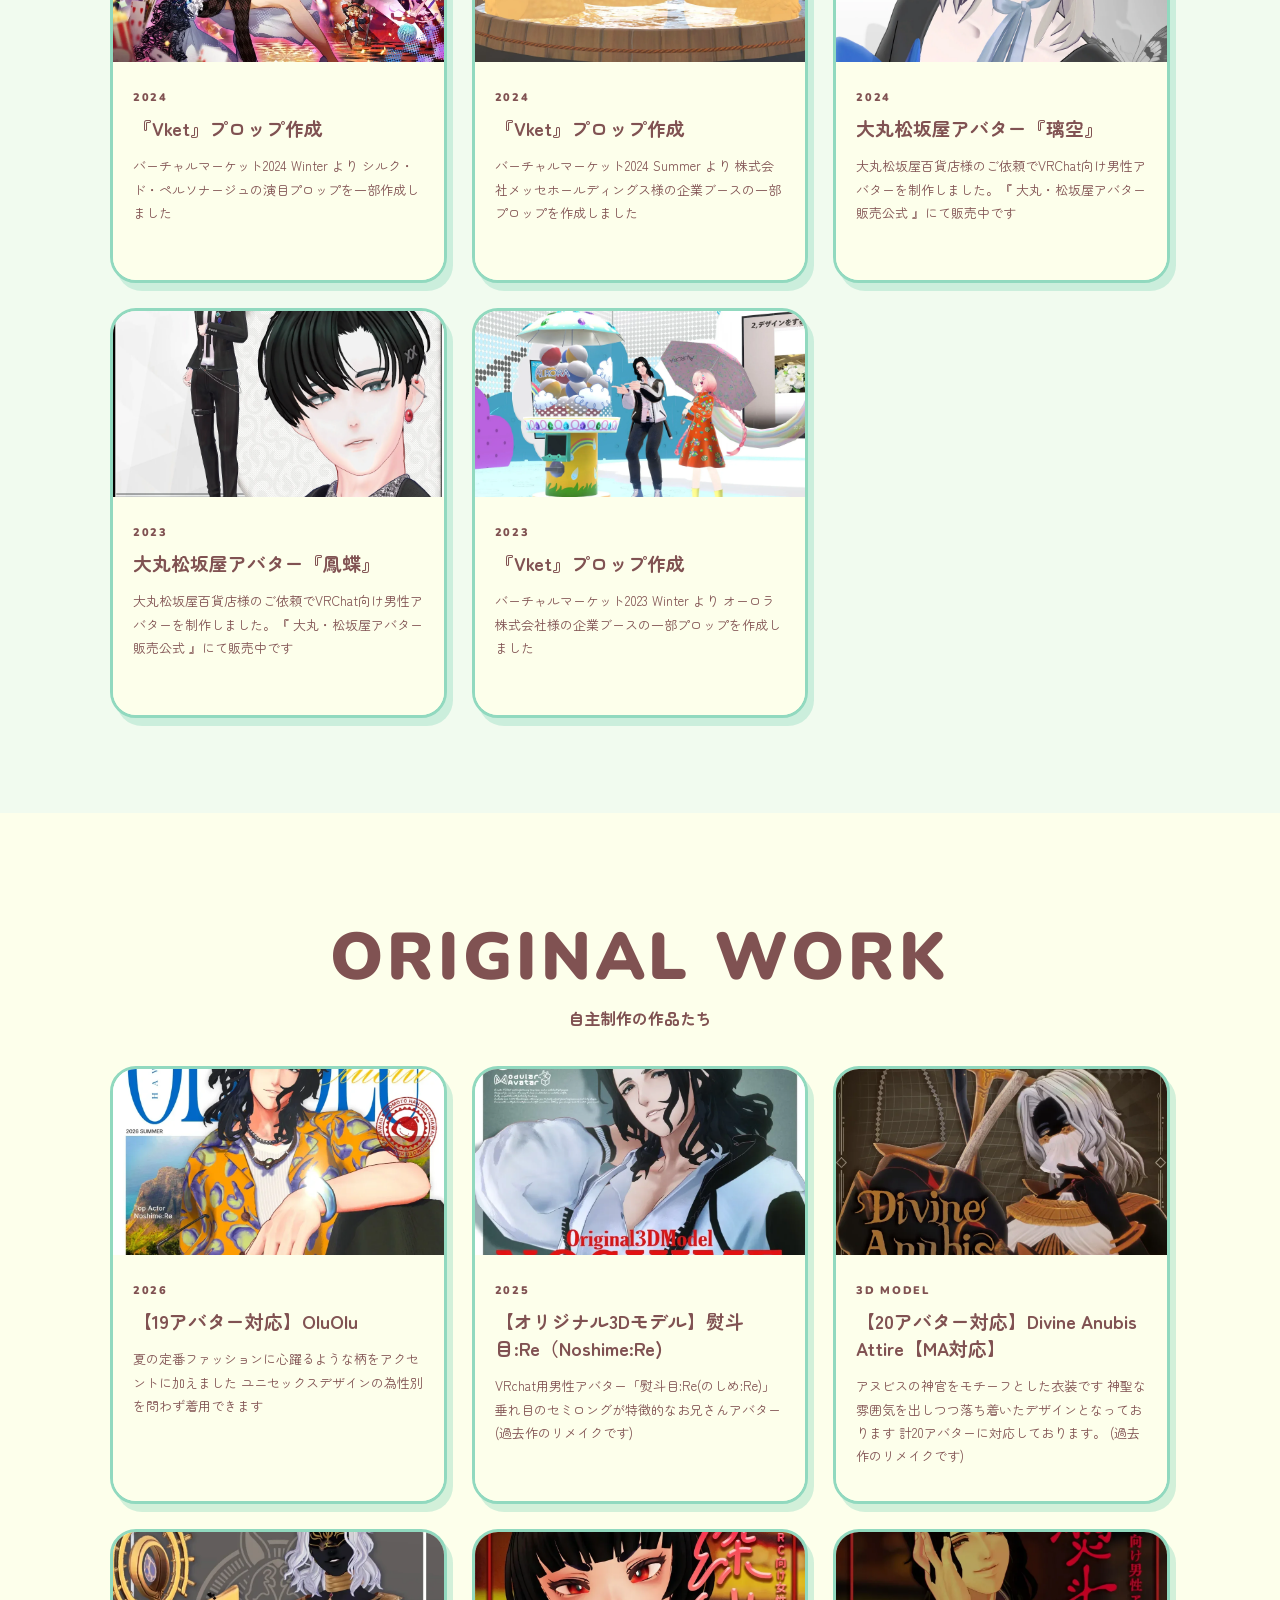
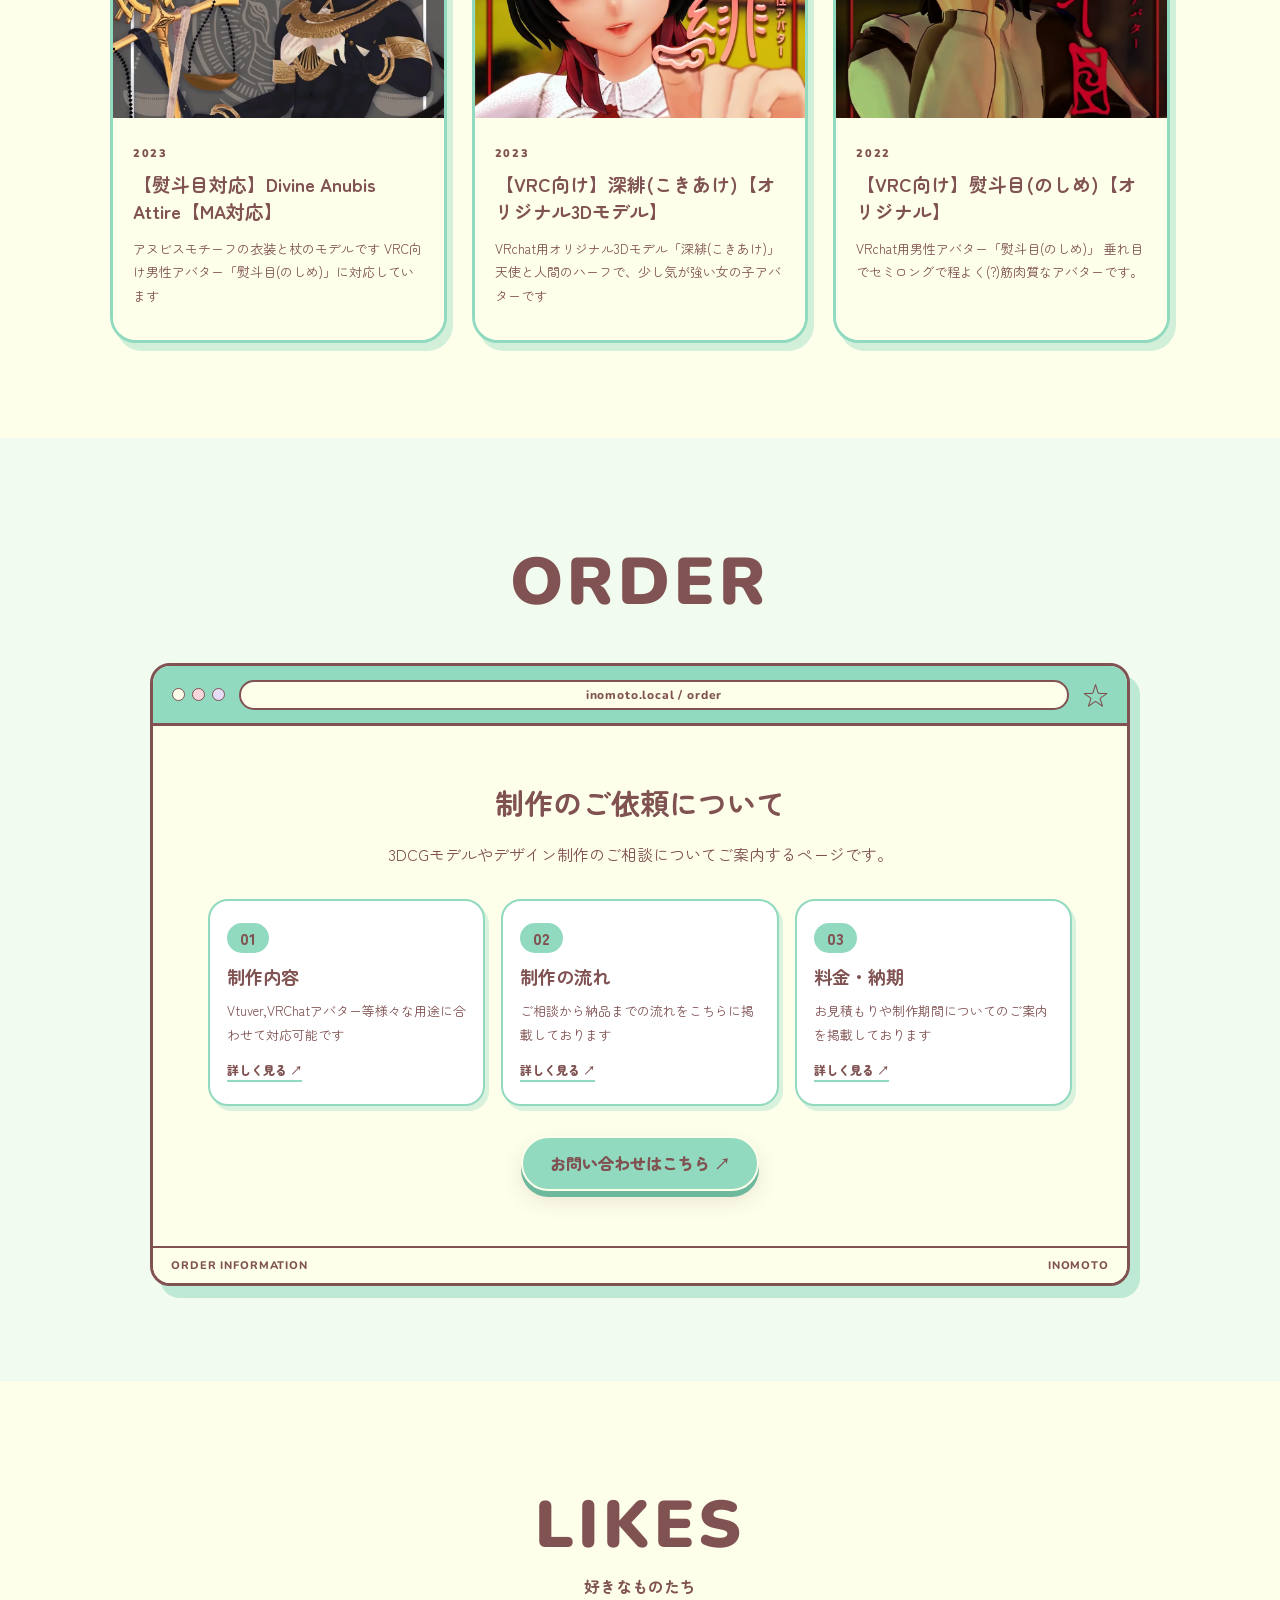
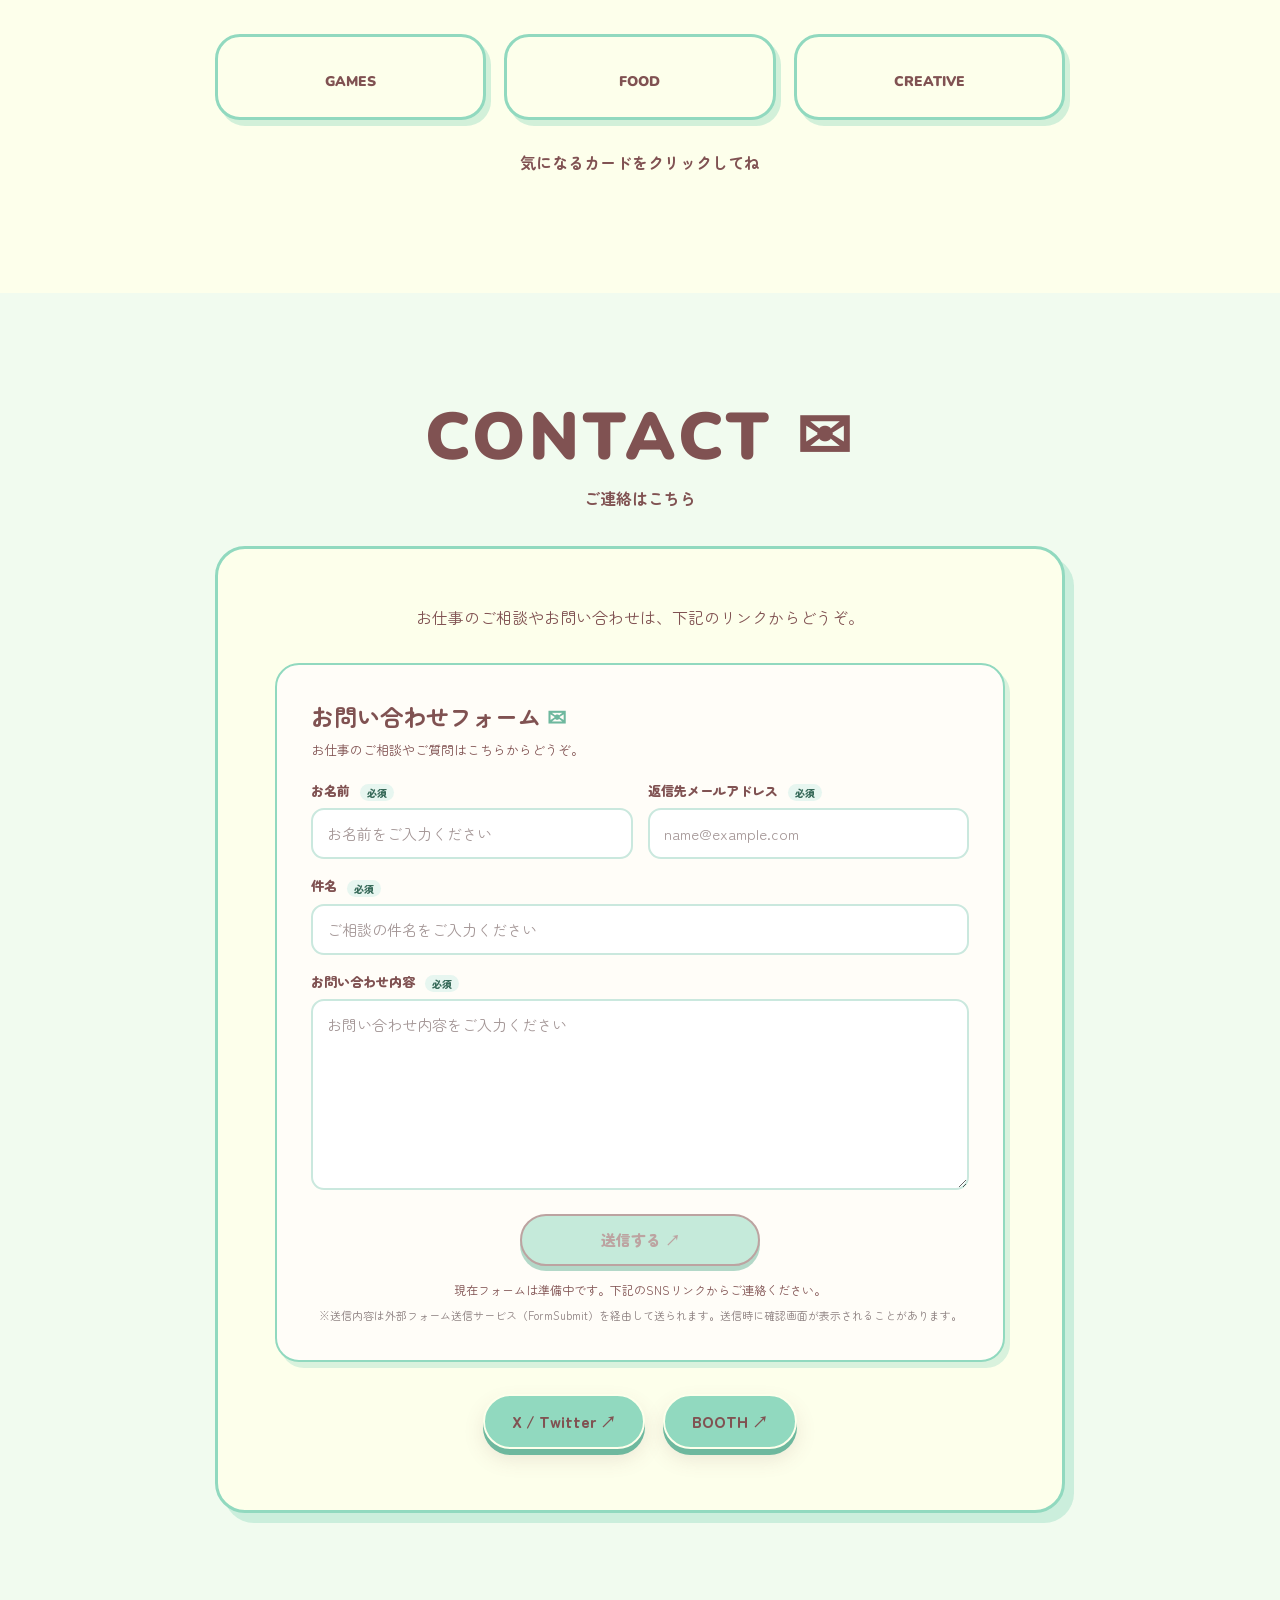
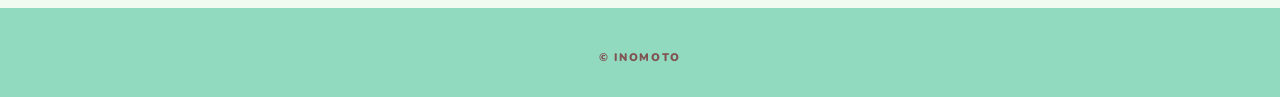
==== commit 1c9e69fc: "Add files via upload" ====
--- a/index.html
+++ b/index.html
@@ -128,77 +128,77 @@
 <svg class="hero-wave-svg" viewBox="0 0 1280 1024" preserveAspectRatio="xMidYMid slice" xmlns="http://www.w3.org/2000/svg" role="presentation" focusable="false" aria-hidden="true">
   <defs>
     <g id="hero-wave-grid-paths" fill="none" stroke="#fdffeb" stroke-miterlimit="10" stroke-width="10">
-    <path d="M-5.45-5.3C19.34-30.79,35.55,3.37,71.11,3.37s35.55-9.99,71.11-9.99S177.77,1.78,213.33,1.78s35.55-3.58,71.11-3.58,35.55.28,71.11.28,35.55.19,71.1.19,35.55.66,71.11.66,35.55-3.97,71.11-3.97,35.56,12.21,71.11,12.21,35.56-1.73,71.11-1.73,35.56-16.15,71.11-16.15,35.56,16.01,71.11,16.01,35.56-14.58,71.11-14.58,35.55,13.18,71.11,13.18,35.56,7.85,71.11,7.85,35.56-.85,71.11-.85,35.56-19.32,71.12-19.32,49.55-20.62,74.34,4.88c25.49,26.22-3.18,39.7-3.18,76.27,0,36.57,3.83,36.57,3.83,73.14,0,36.57,1.69,36.57,1.69,73.14,0,36.57-14.09,36.57-14.09,73.14,0,36.57,3.99,36.57,3.99,73.14,0,36.57,8.5,36.57,8.5,73.14s-6.09,36.57-6.09,73.14c0,36.57,8.15,36.57,8.15,73.14,0,36.57-17.11,36.57-17.11,73.14,0,36.57,14.65,36.57,14.65,73.14,0,36.57-14.61,36.57-14.61,73.14,0,36.57,18.85,36.57,18.85,73.15,0,36.57,4.37,36.57,4.37,73.15,0,36.57,20.42,53.82-5.07,80.05-24.78,25.49-42.65-8.29-78.2-8.29-35.55,0-35.55-10.5-71.11-10.5-35.56,0-35.56,6.81-71.11,6.81-35.55,0-35.55-4.02-71.11-4.02-35.55,0-35.55.71-71.11.71s-35.55,18.92-71.1,18.92-35.55-1.85-71.11-1.85-35.55-16.9-71.11-16.9c-35.56,0-35.56-3.9-71.11-3.9-35.56,0-35.56,4.59-71.11,4.59-35.56,0-35.56-4.12-71.11-4.12s-35.56,9.35-71.11,9.35c-35.56,0-35.56,14.49-71.11,14.49s-35.55-3.12-71.11-3.12-35.56-5.28-71.11-5.28-35.56-6.21-71.11-6.21c-35.56,0-35.56-7.94-71.12-7.94-35.56,0-42.03,31.69-66.82,6.19s4.29-32.39,4.29-68.96c0-36.57-9.05-36.57-9.05-73.14,0-36.57,12.61-36.57,12.61-73.14,0-36.57-14.96-36.57-14.96-73.14,0-36.57,10-36.57,10-73.14s-5.94-36.57-5.94-73.14,8.13-36.57,8.13-73.14.91-36.57.91-73.14c0-36.57.57-36.57.57-73.14,0-36.57,1.4-36.57,1.4-73.14s.06-36.57.06-73.14c0-36.57-20.1-36.57-20.1-73.15,0-36.57,21.76-38.93,13-74.44C-4.81,31.16-30.94,20.93-5.45-5.3Z"></path>
-    <path d="M0,965.89c35.55,0,35.55-12.79,71.11-12.79s35.55,14.07,71.11,14.07,35.56-9.79,71.11-9.79,35.55,4.79,71.11,4.79,35.55-.96,71.11-.96,35.55-5.33,71.1-5.33,35.55,10.42,71.11,10.42,35.55,3.78,71.11,3.78,35.56-17.06,71.11-17.06,35.56,4.66,71.11,4.66,35.56-7.16,71.11-7.16,35.56,7.07,71.11,7.07,35.56,2.22,71.11,2.22,35.55,6.93,71.11,6.93,35.56,2.13,71.11,2.13,35.56-20.31,71.11-20.31,35.56,15.4,71.12,15.4,35.56-12.52,71.12-12.52"></path>
-    <path d="M0,908.67c35.55,0,35.55-15.93,71.11-15.93s35.55,11.09,71.11,11.09,35.56-6.74,71.11-6.74,35.55-2.56,71.11-2.56,35.55,14.01,71.11,14.01,35.55-18.16,71.1-18.16,35.55,1.58,71.11,1.58,35.55,16.61,71.11,16.61,35.56-.06,71.11-.06,35.56-12.23,71.11-12.23,35.56-11.38,71.11-11.38,35.56,17.38,71.11,17.38,35.56-9.88,71.11-9.88,35.55,1.33,71.11,1.33,35.56,8.11,71.11,8.11,35.56-12.21,71.11-12.21,35.56-5.09,71.12-5.09,35.56,22.76,71.12,22.76"></path>
-    <path d="M0,819.78c35.55,0,35.55,17.41,71.11,17.41s35.55,5.61,71.11,5.61,35.56-.46,71.11-.46,35.55-8.94,71.11-8.94,35.55,6.54,71.11,6.54,35.55-3.41,71.1-3.41,35.55-9.87,71.11-9.87,35.55-5.14,71.11-5.14,35.56,10.29,71.11,10.29,35.56-8.1,71.11-8.1,35.56-2.98,71.11-2.98,35.56.27,71.11.27,35.56,7.4,71.11,7.4,35.55,11.01,71.11,11.01,35.56-5.56,71.11-5.56,35.56-8.83,71.11-8.83,35.56,2.25,71.12,2.25,35.56-2.83,71.12-2.83"></path>
-    <path d="M0,761.42c35.55,0,35.55,8.85,71.11,8.85s35.55-6.54,71.11-6.54,35.56,11.28,71.11,11.28,35.55-15.63,71.11-15.63,35.55,15.08,71.11,15.08,35.55-9.59,71.1-9.59,35.55,11.14,71.11,11.14,35.55-17.92,71.11-17.92,35.56,16.8,71.11,16.8,35.56-8.08,71.11-8.08,35.56,10.84,71.11,10.84,35.56-5.59,71.11-5.59,35.56-5.49,71.11-5.49,35.55-1.23,71.11-1.23,35.56,14.35,71.11,14.35,35.56-21.2,71.11-21.2,35.56,17.75,71.12,17.75,35.56-10.73,71.12-10.73"></path>
-    <path d="M0,712.48c35.55,0,35.55-18.8,71.11-18.8s35.55-1.21,71.11-1.21,35.56,16.6,71.11,16.6,35.55-5.13,71.11-5.13,35.55,6.18,71.11,6.18,35.55-1.18,71.1-1.18,35.55-11.71,71.11-11.71,35.55.53,71.11.53,35.56,17.15,71.11,17.15,35.56-1.72,71.11-1.72,35.56-11.49,71.11-11.49,35.56-8.81,71.11-8.81,35.56,15.25,71.11,15.25,35.55,1.99,71.11,1.99,35.56.47,71.11.47,35.56-7.65,71.11-7.65,35.56-7.48,71.12-7.48,35.56,13.85,71.12,13.85"></path>
-    <path d="M0,650.35c35.55,0,35.55-13.03,71.11-13.03s35.55,5.61,71.11,5.61,35.56,5.08,71.11,5.08,35.55-4.46,71.11-4.46,35.55-14.94,71.11-14.94,35.55,15.36,71.1,15.36,35.55-2.84,71.11-2.84,35.55-12.53,71.11-12.53,35.56,17.02,71.11,17.02,35.56,4.75,71.11,4.75,35.56-8.56,71.11-8.56,35.56-1.04,71.11-1.04,35.56-6.13,71.11-6.13,35.55,3.26,71.11,3.26,35.56-2.74,71.11-2.74,35.56-5.63,71.11-5.63,35.56,11.73,71.12,11.73,35.56-1.06,71.12-1.06"></path>
-    <path d="M0,583.95c35.55,0,35.55,1.88,71.11,1.88s35.55-13.27,71.11-13.27,35.56-7.92,71.11-7.92,35.55,1.53,71.11,1.53,35.55,4.25,71.11,4.25,35.55-3.58,71.1-3.58,35.55,1.65,71.11,1.65,35.55,17.85,71.11,17.85,35.56-4.7,71.11-4.7,35.56-9.09,71.11-9.09,35.56,10.47,71.11,10.47,35.56-8.19,71.11-8.19,35.56-3.29,71.11-3.29,35.55.64,71.11.64,35.56-8.77,71.11-8.77,35.56,11.48,71.11,11.48,35.56-5.66,71.12-5.66,35.56,9.53,71.12,9.53"></path>
-    <path d="M0,504.62c35.55,0,35.55,9.71,71.11,9.71s35.55,3.23,71.11,3.23,35.56-8.03,71.11-8.03,35.55-1.72,71.11-1.72,35.55-6.72,71.11-6.72,35.55,12.6,71.1,12.6,35.55-4.69,71.11-4.69,35.55-2.07,71.11-2.07,35.56-2.58,71.11-2.58,35.56.22,71.11.22,35.56,10.82,71.11,10.82,35.56-7.87,71.11-7.87,35.56,8.33,71.11,8.33,35.55-13.08,71.11-13.08,35.56-2.69,71.11-2.69,35.56,4.12,71.11,4.12,35.56,11.59,71.12,11.59,35.56-6.44,71.12-6.44"></path>
-    <path d="M0,452.17c35.55,0,35.55-8.04,71.11-8.04s35.55,4.03,71.11,4.03,35.56,11.17,71.11,11.17,35.55-2.43,71.11-2.43,35.55-6.29,71.11-6.29,35.55.11,71.1.11,35.55,7.79,71.11,7.79,35.55-5.97,71.11-5.97,35.56-10.16,71.11-10.16,35.56,11.36,71.11,11.36,35.56-9.7,71.11-9.7,35.56,2.83,71.11,2.83,35.56-6.26,71.11-6.26,35.55-2.93,71.11-2.93,35.56.18,71.11.18,35.56-2.17,71.11-2.17,35.56,12.77,71.12,12.77,35.56-12.95,71.12-12.95"></path>
-    <path d="M0,392.35c35.55,0,35.55-3.6,71.11-3.6s35.55-16.71,71.11-16.71,35.56,6.31,71.11,6.31,35.55-3.4,71.11-3.4,35.55,13.25,71.11,13.25,35.55-8.09,71.1-8.09,35.55,8.75,71.11,8.75,35.55-5.5,71.11-5.5,35.56-9.17,71.11-9.17,35.56,12.42,71.11,12.42,35.56,4.7,71.11,4.7,35.56-17.35,71.11-17.35,35.56,4.09,71.11,4.09,35.55,4.44,71.11,4.44,35.56-2.8,71.11-2.8,35.56-.69,71.11-.69,35.56,13.87,71.12,13.87,35.56-14.86,71.12-14.86"></path>
-    <path d="M0,317.16c35.55,0,35.55,14.87,71.11,14.87s35.55-13.44,71.11-13.44,35.56,7.42,71.11,7.42,35.55-13.93,71.11-13.93,35.55,4.61,71.11,4.61,35.55,5.98,71.1,5.98,35.55,3.03,71.11,3.03,35.55,1.05,71.11,1.05,35.56,5.01,71.11,5.01,35.56-2.51,71.11-2.51,35.56-3.22,71.11-3.22,35.56-5.68,71.11-5.68,35.56-2.41,71.11-2.41,35.55,1.97,71.11,1.97,35.56-2.73,71.11-2.73,35.56,5.74,71.11,5.74,35.56-6.78,71.12-6.78,35.56-6.72,71.12-6.72"></path>
-    <path d="M0,263.44c35.55,0,35.55-6.26,71.11-6.26s35.55-4.54,71.11-4.54,35.56-8.39,71.11-8.39,35.55,3.91,71.11,3.91,35.55,6.26,71.11,6.26,35.55-.14,71.1-.14,35.55,11.37,71.11,11.37,35.55-13.47,71.11-13.47,35.56-5.56,71.11-5.56,35.56,2.79,71.11,2.79,35.56,10.16,71.11,10.16,35.56-4.16,71.11-4.16,35.56,3.85,71.11,3.85,35.55-.05,71.11-.05,35.56-12.63,71.11-12.63,35.56,16.12,71.11,16.12,35.56-12.45,71.12-12.45,35.56.14,71.12.14"></path>
-    <path d="M0,204.04c35.55,0,35.55-15.81,71.11-15.81s35.55-2.2,71.11-2.2,35.56,18.62,71.11,18.62,35.55-4.29,71.11-4.29,35.55-12.8,71.11-12.8,35.55-1.47,71.1-1.47,35.55,10.22,71.11,10.22,35.55-12.27,71.11-12.27,35.56,1.59,71.11,1.59,35.56.39,71.11.39,35.56-1.62,71.11-1.62,35.56,5.5,71.11,5.5,35.56,5.23,71.11,5.23,35.55,1.11,71.11,1.11,35.56-13.25,71.11-13.25,35.56,12.9,71.11,12.9,35.56-1.2,71.12-1.2,35.56,8.53,71.12,8.53"></path>
-    <path d="M0,124.54c35.55,0,35.55,1.65,71.11,1.65s35.55,9.92,71.11,9.92,35.56-19.44,71.11-19.44,35.55,16.9,71.11,16.9,35.55,3.79,71.11,3.79,35.55-21.7,71.1-21.7,35.55,7.61,71.11,7.61,35.55-1.51,71.11-1.51,35.56,2.04,71.11,2.04,35.56-5.75,71.11-5.75,35.56,4.15,71.11,4.15,35.56,10.3,71.11,10.3,35.56.61,71.11.61,35.55-8.75,71.11-8.75,35.56,14.76,71.11,14.76,35.56-.91,71.11-.91,35.56-6.97,71.12-6.97,35.56-12.49,71.12-12.49"></path>
-    <path d="M0,71.03c35.55,0,35.55.47,71.11.47s35.55,4.18,71.11,4.18,35.56-14.16,71.11-14.16,35.55.74,71.11.74,35.55,8.49,71.11,8.49,35.55-19.15,71.1-19.15,35.55,21.53,71.11,21.53,35.55-4.91,71.11-4.91,35.56-13.07,71.11-13.07,35.56,21.15,71.11,21.15,35.56-19.02,71.11-19.02,35.56-3.44,71.11-3.44,35.56,12.67,71.11,12.67,35.55-9.56,71.11-9.56,35.56,12.68,71.11,12.68,35.56-13.1,71.11-13.1,35.56,15.68,71.12,15.68,35.56,3.62,71.12,3.62"></path>
-    <path d="M1207.88,0c0,36.57-15.9,36.57-15.9,73.14,0,36.57,12.12,36.57,12.12,73.14,0,36.57-13.8,36.57-13.8,73.14,0,36.57,17.62,36.57,17.62,73.14,0,36.57-16.13,36.57-16.13,73.14,0,36.57,12.4,36.57,12.4,73.14,0,36.57,3.54,36.57,3.54,73.14,0,36.57-12.79,36.57-12.79,73.14,0,36.57-2.56,36.57-2.56,73.14,0,36.57,12.18,36.57,12.18,73.14,0,36.57-7.09,36.57-7.09,73.14,0,36.57,8.73,36.57,8.73,73.15,0,36.57-14.54,36.57-14.54,73.15s12.45,36.57,12.45,73.15"></path>
-    <path d="M1119.75,0c0,36.57,7.39,36.57,7.39,73.14,0,36.57-5.57,36.57-5.57,73.14,0,36.57,5.82,36.57,5.82,73.14q0,36.57.06,73.14c0,36.57-13.88,36.57-13.88,73.14,0,36.57-2.98,36.57-2.98,73.14,0,36.57,2.47,36.57,2.47,73.14,0,36.57-.61,36.57-.61,73.14,0,36.57,12.21,36.57,12.21,73.14,0,36.57-4.79,36.57-4.79,73.14,0,36.57,5.28,36.57,5.28,73.14,0,36.57-8.39,36.57-8.39,73.15,0,36.57,12.99,36.57,12.99,73.15,0,36.57-9.41,36.57-9.41,73.15"></path>
-    <path d="M1038.73,0c0,36.57-.21,36.57-.21,73.14,0,36.57-5.01,36.57-5.01,73.14,0,36.57,11.45,36.57,11.45,73.14,0,36.57-2.93,36.57-2.93,73.14,0,36.57-1.99,36.57-1.99,73.14,0,36.57-8.29,36.57-8.29,73.14,0,36.57,10.58,36.57,10.58,73.14,0,36.57-4.48,36.57-4.48,73.14,0,36.57,3.04,36.57,3.04,73.14,0,36.57-1.76,36.57-1.76,73.14,0,36.57,7.33,36.57,7.33,73.14,0,36.57-12.58,36.57-12.58,73.15,0,36.57,13.87,36.57,13.87,73.15,0,36.57-.65,36.57-.65,73.15"></path>
-    <path d="M954.32,0c0,36.57,14.51,36.57,14.51,73.14,0,36.57-8.32,36.57-8.32,73.14,0,36.57-8.97,36.57-8.97,73.14,0,36.57,14.24,36.57,14.24,73.14,0,36.57,2.9,36.57,2.9,73.14,0,36.57-15.94,36.57-15.94,73.14,0,36.57-2.77,36.57-2.77,73.14,0,36.57,11.51,36.57,11.51,73.14,0,36.57-6.63,36.57-6.63,73.14,0,36.57,14.35,36.57,14.35,73.14,0,36.57-15.99,36.57-15.99,73.14,0,36.57,3,36.57,3,73.15,0,36.57,4.68,36.57,4.68,73.15,0,36.57-1.39,36.57-1.39,73.15"></path>
-    <path d="M871.9,0c0,36.57,12.13,36.57,12.13,73.14,0,36.57,1.95,36.57,1.95,73.14,0,36.57-3.67,36.57-3.67,73.14,0,36.57,1.91,36.57,1.91,73.14,0,36.57-1.23,36.57-1.23,73.14,0,36.57-5.34,36.57-5.34,73.14,0,36.57,7.29,36.57,7.29,73.14,0,36.57-6.28,36.57-6.28,73.14,0,36.57,5.08,36.57,5.08,73.14,0,36.57-9.31,36.57-9.31,73.14,0,36.57,14.59,36.57,14.59,73.14,0,36.57-3.87,36.57-3.87,73.15,0,36.57-10.02,36.57-10.02,73.15,0,36.57,9.4,36.57,9.4,73.15"></path>
-    <path d="M806.48,0c0,36.57-1.67,36.57-1.67,73.14,0,36.57-8.63,36.57-8.63,73.14,0,36.57,5.67,36.57,5.67,73.14,0,36.57,3.6,36.57,3.6,73.14,0,36.57-.43,36.57-.43,73.14,0,36.57-.73,36.57-.73,73.14,0,36.57-10.63,36.57-10.63,73.14,0,36.57,13.4,36.57,13.4,73.14,0,36.57-13.71,36.57-13.71,73.14s12.3,36.57,12.3,73.14c0,36.57-11.22,36.57-11.22,73.14,0,36.57,4.86,36.57,4.86,73.15,0,36.57,4.4,36.57,4.4,73.15,0,36.57-2.86,36.57-2.86,73.15"></path>
-    <path d="M723.83,0c0,36.57-10.66,36.57-10.66,73.14,0,36.57,10.46,36.57,10.46,73.14,0,36.57-8.59,36.57-8.59,73.14,0,36.57,6.9,36.57,6.9,73.14,0,36.57-12.15,36.57-12.15,73.14,0,36.57,8.64,36.57,8.64,73.14,0,36.57,1.99,36.57,1.99,73.14,0,36.57-8.28,36.57-8.28,73.14q0,36.57-.07,73.14c0,36.57,12.9,36.57,12.9,73.14,0,36.57-5.73,36.57-5.73,73.14,0,36.57.85,36.57.85,73.15,0,36.57,3.29,36.57,3.29,73.15,0,36.57,5.79,36.57,5.79,73.15"></path>
-    <path d="M645.95,0c0,36.57,2.16,36.57,2.16,73.14,0,36.57-11.17,36.57-11.17,73.14s5.03,36.57,5.03,73.14c0,36.57-4.3,36.57-4.3,73.14,0,36.57,5.45,36.57,5.45,73.14,0,36.57-4.57,36.57-4.57,73.14s-1.74,36.57-1.74,73.14,11.22,36.57,11.22,73.14c0,36.57,1.35,36.57,1.35,73.14s-.67,36.57-.67,73.14c0,36.57-11.5,36.57-11.5,73.14,0,36.57,6.25,36.57,6.25,73.15,0,36.57-4.47,36.57-4.47,73.15s6.26,36.57,6.26,73.15"></path>
-    <path d="M567.88,0c0,36.57-15.42,36.57-15.42,73.14,0,36.57,6.5,36.57,6.5,73.14s-3.98,36.57-3.98,73.14,12.93,36.57,12.93,73.14c0,36.57-11.92,36.57-11.92,73.14,0,36.57-1.64,36.57-1.64,73.14s-2.82,36.57-2.82,73.14,4.56,36.57,4.56,73.14c0,36.57-2.37,36.57-2.37,73.14,0,36.57-3.39,36.57-3.39,73.14s-.53,36.57-.53,73.14c0,36.57,3.32,36.57,3.32,73.15,0,36.57,14.35,36.57,14.35,73.15s-7.34,36.57-7.34,73.15"></path>
-    <path d="M488.47,0c0,36.57-3.19,36.57-3.19,73.14,0,36.57,4.75,36.57,4.75,73.14,0,36.57-10.2,36.57-10.2,73.14s-4.74,36.57-4.74,73.14c0,36.57-4.22,36.57-4.22,73.14s.18,36.57.18,73.14,16.5,36.57,16.5,73.14c0,36.57-4.6,36.57-4.6,73.14,0,36.57,1.81,36.57,1.81,73.14s-6.49,36.57-6.49,73.14-2.44,36.57-2.44,73.14c0,36.57,13.93,36.57,13.93,73.15,0,36.57-4.57,36.57-4.57,73.15s-15.33,36.57-15.33,73.15"></path>
-    <path d="M408.43,0c0,36.57-11.62,36.57-11.62,73.14,0,36.57-5.55,36.57-5.55,73.14,0,36.57,2.02,36.57,2.02,73.14,0,36.57,15.91,36.57,15.91,73.14,0,36.57.36,36.57.36,73.14s-15.11,36.57-15.11,73.14-3.2,36.57-3.2,73.14c0,36.57-.25,36.57-.25,73.14,0,36.57,5.84,36.57,5.84,73.14,0,36.57.26,36.57.26,73.14s-4.4,36.57-4.4,73.14c0,36.57,5.21,36.57,5.21,73.15,0,36.57,1.91,36.57,1.91,73.15s6.18,36.57,6.18,73.15"></path>
-    <path d="M326.43,0c0,36.57-9.58,36.57-9.58,73.14,0,36.57-6.06,36.57-6.06,73.14,0,36.57,13.58,36.57,13.58,73.14s-12.71,36.57-12.71,73.14c0,36.57,5.77,36.57,5.77,73.14,0,36.57-6.34,36.57-6.34,73.14s15.38,36.57,15.38,73.14-10.89,36.57-10.89,73.14c0,36.57-5.13,36.57-5.13,73.14s6.75,36.57,6.75,73.14-.05,36.57-.05,73.14c0,36.57,1.11,36.57,1.11,73.15,0,36.57,7.92,36.57,7.92,73.15s.8,36.57.8,73.15"></path>
-    <path d="M230.03,0c0,36.57,8.23,36.57,8.23,73.14,0,36.57,6.17,36.57,6.17,73.14s-9.3,36.57-9.3,73.14c0,36.57,6.07,36.57,6.07,73.14,0,36.57-3.79,36.57-3.79,73.14,0,36.57,10.75,36.57,10.75,73.14,0,36.57-15.24,36.57-15.24,73.14s-2.06,36.57-2.06,73.14c0,36.57,18.45,36.57,18.45,73.14s-5.46,36.57-5.46,73.14-12.57,36.57-12.57,73.14c0,36.57,18.05,36.57,18.05,73.15,0,36.57-11.46,36.57-11.46,73.15s-1.38,36.57-1.38,73.15"></path>
-    <path d="M163.49,0c0,36.57,1.93,36.57,1.93,73.14,0,36.57-11.68,36.57-11.68,73.14s-.41,36.57-.41,73.14c0,36.57,2.36,36.57,2.36,73.14,0,36.57-2.29,36.57-2.29,73.14,0,36.57,10.41,36.57,10.41,73.14s-12.52,36.57-12.52,73.14,17.61,36.57,17.61,73.14c0,36.57-10.35,36.57-10.35,73.14s11.34,36.57,11.34,73.14c0,36.57-10.36,36.57-10.36,73.14,0,36.57-9,36.57-9,73.15,0,36.57,7.08,36.57,7.08,73.15s-.61,36.57-.61,73.15"></path>
-    <path d="M89.86,0c0,36.57-1.95,36.57-1.95,73.14,0,36.57-5.16,36.57-5.16,73.14s-12.54,36.57-12.54,73.14,7.1,36.57,7.1,73.14c0,36.57,8.64,36.57,8.64,73.14,0,36.57-4.92,36.57-4.92,73.14s-3.25,36.57-3.25,73.14,2.42,36.57,2.42,73.14c0,36.57-5.53,36.57-5.53,73.14s8.74,36.57,8.74,73.14-4.55,36.57-4.55,73.14c0,36.57,7.2,36.57,7.2,73.15,0,36.57-8.72,36.57-8.72,73.15s5.42,36.57,5.42,73.15"></path>
+    <path d="M-5.45-5.3C19.34-30.79,35.55,3.37,71.11,3.37s35.55-9.99,71.11-9.99S177.77,1.78,213.33,1.78s35.55-3.58,71.11-3.58,35.55.28,71.11.28,35.55.19,71.1.19,35.55.66,71.11.66,35.55-3.97,71.11-3.97,35.56,12.21,71.11,12.21,35.56-1.73,71.11-1.73,35.56-16.15,71.11-16.15,35.56,16.01,71.11,16.01,35.56-14.58,71.11-14.58,35.55,13.18,71.11,13.18,35.56,7.85,71.11,7.85,35.56-.85,71.11-.85,35.56-19.32,71.12-19.32,49.55-20.62,74.34,4.88c25.49,26.22-3.18,39.7-3.18,76.27,0,36.57,3.83,36.57,3.83,73.14,0,36.57,1.69,36.57,1.69,73.14,0,36.57-14.09,36.57-14.09,73.14,0,36.57,3.99,36.57,3.99,73.14,0,36.57,8.5,36.57,8.5,73.14s-6.09,36.57-6.09,73.14c0,36.57,8.15,36.57,8.15,73.14,0,36.57-17.11,36.57-17.11,73.14,0,36.57,14.65,36.57,14.65,73.14,0,36.57-14.61,36.57-14.61,73.14,0,36.57,18.85,36.57,18.85,73.15,0,36.57,4.37,36.57,4.37,73.15,0,36.57,20.42,53.82-5.07,80.05-24.78,25.49-42.65-8.29-78.2-8.29-35.55,0-35.55-10.5-71.11-10.5-35.56,0-35.56,6.81-71.11,6.81-35.55,0-35.55-4.02-71.11-4.02-35.55,0-35.55.71-71.11.71s-35.55,18.92-71.1,18.92-35.55-1.85-71.11-1.85-35.55-16.9-71.11-16.9c-35.56,0-35.56-3.9-71.11-3.9-35.56,0-35.56,4.59-71.11,4.59-35.56,0-35.56-4.12-71.11-4.12s-35.56,9.35-71.11,9.35c-35.56,0-35.56,14.49-71.11,14.49s-35.55-3.12-71.11-3.12-35.56-5.28-71.11-5.28-35.56-6.21-71.11-6.21c-35.56,0-35.56-7.94-71.12-7.94-35.56,0-42.03,31.69-66.82,6.19s4.29-32.39,4.29-68.96c0-36.57-9.05-36.57-9.05-73.14,0-36.57,12.61-36.57,12.61-73.14,0-36.57-14.96-36.57-14.96-73.14,0-36.57,10-36.57,10-73.14s-5.94-36.57-5.94-73.14,8.13-36.57,8.13-73.14.91-36.57.91-73.14c0-36.57.57-36.57.57-73.14,0-36.57,1.4-36.57,1.4-73.14s.06-36.57.06-73.14c0-36.57-20.1-36.57-20.1-73.15,0-36.57,21.76-38.93,13-74.44C-4.81,31.16-30.94,20.93-5.45-5.3Z"/>
+    <path d="M0,965.89c35.55,0,35.55-12.79,71.11-12.79s35.55,14.07,71.11,14.07,35.56-9.79,71.11-9.79,35.55,4.79,71.11,4.79,35.55-.96,71.11-.96,35.55-5.33,71.1-5.33,35.55,10.42,71.11,10.42,35.55,3.78,71.11,3.78,35.56-17.06,71.11-17.06,35.56,4.66,71.11,4.66,35.56-7.16,71.11-7.16,35.56,7.07,71.11,7.07,35.56,2.22,71.11,2.22,35.55,6.93,71.11,6.93,35.56,2.13,71.11,2.13,35.56-20.31,71.11-20.31,35.56,15.4,71.12,15.4,35.56-12.52,71.12-12.52"/>
+    <path d="M0,908.67c35.55,0,35.55-15.93,71.11-15.93s35.55,11.09,71.11,11.09,35.56-6.74,71.11-6.74,35.55-2.56,71.11-2.56,35.55,14.01,71.11,14.01,35.55-18.16,71.1-18.16,35.55,1.58,71.11,1.58,35.55,16.61,71.11,16.61,35.56-.06,71.11-.06,35.56-12.23,71.11-12.23,35.56-11.38,71.11-11.38,35.56,17.38,71.11,17.38,35.56-9.88,71.11-9.88,35.55,1.33,71.11,1.33,35.56,8.11,71.11,8.11,35.56-12.21,71.11-12.21,35.56-5.09,71.12-5.09,35.56,22.76,71.12,22.76"/>
+    <path d="M0,819.78c35.55,0,35.55,17.41,71.11,17.41s35.55,5.61,71.11,5.61,35.56-.46,71.11-.46,35.55-8.94,71.11-8.94,35.55,6.54,71.11,6.54,35.55-3.41,71.1-3.41,35.55-9.87,71.11-9.87,35.55-5.14,71.11-5.14,35.56,10.29,71.11,10.29,35.56-8.1,71.11-8.1,35.56-2.98,71.11-2.98,35.56.27,71.11.27,35.56,7.4,71.11,7.4,35.55,11.01,71.11,11.01,35.56-5.56,71.11-5.56,35.56-8.83,71.11-8.83,35.56,2.25,71.12,2.25,35.56-2.83,71.12-2.83"/>
+    <path d="M0,761.42c35.55,0,35.55,8.85,71.11,8.85s35.55-6.54,71.11-6.54,35.56,11.28,71.11,11.28,35.55-15.63,71.11-15.63,35.55,15.08,71.11,15.08,35.55-9.59,71.1-9.59,35.55,11.14,71.11,11.14,35.55-17.92,71.11-17.92,35.56,16.8,71.11,16.8,35.56-8.08,71.11-8.08,35.56,10.84,71.11,10.84,35.56-5.59,71.11-5.59,35.56-5.49,71.11-5.49,35.55-1.23,71.11-1.23,35.56,14.35,71.11,14.35,35.56-21.2,71.11-21.2,35.56,17.75,71.12,17.75,35.56-10.73,71.12-10.73"/>
+    <path d="M0,712.48c35.55,0,35.55-18.8,71.11-18.8s35.55-1.21,71.11-1.21,35.56,16.6,71.11,16.6,35.55-5.13,71.11-5.13,35.55,6.18,71.11,6.18,35.55-1.18,71.1-1.18,35.55-11.71,71.11-11.71,35.55.53,71.11.53,35.56,17.15,71.11,17.15,35.56-1.72,71.11-1.72,35.56-11.49,71.11-11.49,35.56-8.81,71.11-8.81,35.56,15.25,71.11,15.25,35.55,1.99,71.11,1.99,35.56.47,71.11.47,35.56-7.65,71.11-7.65,35.56-7.48,71.12-7.48,35.56,13.85,71.12,13.85"/>
+    <path d="M0,650.35c35.55,0,35.55-13.03,71.11-13.03s35.55,5.61,71.11,5.61,35.56,5.08,71.11,5.08,35.55-4.46,71.11-4.46,35.55-14.94,71.11-14.94,35.55,15.36,71.1,15.36,35.55-2.84,71.11-2.84,35.55-12.53,71.11-12.53,35.56,17.02,71.11,17.02,35.56,4.75,71.11,4.75,35.56-8.56,71.11-8.56,35.56-1.04,71.11-1.04,35.56-6.13,71.11-6.13,35.55,3.26,71.11,3.26,35.56-2.74,71.11-2.74,35.56-5.63,71.11-5.63,35.56,11.73,71.12,11.73,35.56-1.06,71.12-1.06"/>
+    <path d="M0,583.95c35.55,0,35.55,1.88,71.11,1.88s35.55-13.27,71.11-13.27,35.56-7.92,71.11-7.92,35.55,1.53,71.11,1.53,35.55,4.25,71.11,4.25,35.55-3.58,71.1-3.58,35.55,1.65,71.11,1.65,35.55,17.85,71.11,17.85,35.56-4.7,71.11-4.7,35.56-9.09,71.11-9.09,35.56,10.47,71.11,10.47,35.56-8.19,71.11-8.19,35.56-3.29,71.11-3.29,35.55.64,71.11.64,35.56-8.77,71.11-8.77,35.56,11.48,71.11,11.48,35.56-5.66,71.12-5.66,35.56,9.53,71.12,9.53"/>
+    <path d="M0,504.62c35.55,0,35.55,9.71,71.11,9.71s35.55,3.23,71.11,3.23,35.56-8.03,71.11-8.03,35.55-1.72,71.11-1.72,35.55-6.72,71.11-6.72,35.55,12.6,71.1,12.6,35.55-4.69,71.11-4.69,35.55-2.07,71.11-2.07,35.56-2.58,71.11-2.58,35.56.22,71.11.22,35.56,10.82,71.11,10.82,35.56-7.87,71.11-7.87,35.56,8.33,71.11,8.33,35.55-13.08,71.11-13.08,35.56-2.69,71.11-2.69,35.56,4.12,71.11,4.12,35.56,11.59,71.12,11.59,35.56-6.44,71.12-6.44"/>
+    <path d="M0,452.17c35.55,0,35.55-8.04,71.11-8.04s35.55,4.03,71.11,4.03,35.56,11.17,71.11,11.17,35.55-2.43,71.11-2.43,35.55-6.29,71.11-6.29,35.55.11,71.1.11,35.55,7.79,71.11,7.79,35.55-5.97,71.11-5.97,35.56-10.16,71.11-10.16,35.56,11.36,71.11,11.36,35.56-9.7,71.11-9.7,35.56,2.83,71.11,2.83,35.56-6.26,71.11-6.26,35.55-2.93,71.11-2.93,35.56.18,71.11.18,35.56-2.17,71.11-2.17,35.56,12.77,71.12,12.77,35.56-12.95,71.12-12.95"/>
+    <path d="M0,392.35c35.55,0,35.55-3.6,71.11-3.6s35.55-16.71,71.11-16.71,35.56,6.31,71.11,6.31,35.55-3.4,71.11-3.4,35.55,13.25,71.11,13.25,35.55-8.09,71.1-8.09,35.55,8.75,71.11,8.75,35.55-5.5,71.11-5.5,35.56-9.17,71.11-9.17,35.56,12.42,71.11,12.42,35.56,4.7,71.11,4.7,35.56-17.35,71.11-17.35,35.56,4.09,71.11,4.09,35.55,4.44,71.11,4.44,35.56-2.8,71.11-2.8,35.56-.69,71.11-.69,35.56,13.87,71.12,13.87,35.56-14.86,71.12-14.86"/>
+    <path d="M0,317.16c35.55,0,35.55,14.87,71.11,14.87s35.55-13.44,71.11-13.44,35.56,7.42,71.11,7.42,35.55-13.93,71.11-13.93,35.55,4.61,71.11,4.61,35.55,5.98,71.1,5.98,35.55,3.03,71.11,3.03,35.55,1.05,71.11,1.05,35.56,5.01,71.11,5.01,35.56-2.51,71.11-2.51,35.56-3.22,71.11-3.22,35.56-5.68,71.11-5.68,35.56-2.41,71.11-2.41,35.55,1.97,71.11,1.97,35.56-2.73,71.11-2.73,35.56,5.74,71.11,5.74,35.56-6.78,71.12-6.78,35.56-6.72,71.12-6.72"/>
+    <path d="M0,263.44c35.55,0,35.55-6.26,71.11-6.26s35.55-4.54,71.11-4.54,35.56-8.39,71.11-8.39,35.55,3.91,71.11,3.91,35.55,6.26,71.11,6.26,35.55-.14,71.1-.14,35.55,11.37,71.11,11.37,35.55-13.47,71.11-13.47,35.56-5.56,71.11-5.56,35.56,2.79,71.11,2.79,35.56,10.16,71.11,10.16,35.56-4.16,71.11-4.16,35.56,3.85,71.11,3.85,35.55-.05,71.11-.05,35.56-12.63,71.11-12.63,35.56,16.12,71.11,16.12,35.56-12.45,71.12-12.45,35.56.14,71.12.14"/>
+    <path d="M0,204.04c35.55,0,35.55-15.81,71.11-15.81s35.55-2.2,71.11-2.2,35.56,18.62,71.11,18.62,35.55-4.29,71.11-4.29,35.55-12.8,71.11-12.8,35.55-1.47,71.1-1.47,35.55,10.22,71.11,10.22,35.55-12.27,71.11-12.27,35.56,1.59,71.11,1.59,35.56.39,71.11.39,35.56-1.62,71.11-1.62,35.56,5.5,71.11,5.5,35.56,5.23,71.11,5.23,35.55,1.11,71.11,1.11,35.56-13.25,71.11-13.25,35.56,12.9,71.11,12.9,35.56-1.2,71.12-1.2,35.56,8.53,71.12,8.53"/>
+    <path d="M0,124.54c35.55,0,35.55,1.65,71.11,1.65s35.55,9.92,71.11,9.92,35.56-19.44,71.11-19.44,35.55,16.9,71.11,16.9,35.55,3.79,71.11,3.79,35.55-21.7,71.1-21.7,35.55,7.61,71.11,7.61,35.55-1.51,71.11-1.51,35.56,2.04,71.11,2.04,35.56-5.75,71.11-5.75,35.56,4.15,71.11,4.15,35.56,10.3,71.11,10.3,35.56.61,71.11.61,35.55-8.75,71.11-8.75,35.56,14.76,71.11,14.76,35.56-.91,71.11-.91,35.56-6.97,71.12-6.97,35.56-12.49,71.12-12.49"/>
+    <path d="M0,71.03c35.55,0,35.55.47,71.11.47s35.55,4.18,71.11,4.18,35.56-14.16,71.11-14.16,35.55.74,71.11.74,35.55,8.49,71.11,8.49,35.55-19.15,71.1-19.15,35.55,21.53,71.11,21.53,35.55-4.91,71.11-4.91,35.56-13.07,71.11-13.07,35.56,21.15,71.11,21.15,35.56-19.02,71.11-19.02,35.56-3.44,71.11-3.44,35.56,12.67,71.11,12.67,35.55-9.56,71.11-9.56,35.56,12.68,71.11,12.68,35.56-13.1,71.11-13.1,35.56,15.68,71.12,15.68,35.56,3.62,71.12,3.62"/>
+    <path d="M1207.88,0c0,36.57-15.9,36.57-15.9,73.14,0,36.57,12.12,36.57,12.12,73.14,0,36.57-13.8,36.57-13.8,73.14,0,36.57,17.62,36.57,17.62,73.14,0,36.57-16.13,36.57-16.13,73.14,0,36.57,12.4,36.57,12.4,73.14,0,36.57,3.54,36.57,3.54,73.14,0,36.57-12.79,36.57-12.79,73.14,0,36.57-2.56,36.57-2.56,73.14,0,36.57,12.18,36.57,12.18,73.14,0,36.57-7.09,36.57-7.09,73.14,0,36.57,8.73,36.57,8.73,73.15,0,36.57-14.54,36.57-14.54,73.15s12.45,36.57,12.45,73.15"/>
+    <path d="M1119.75,0c0,36.57,7.39,36.57,7.39,73.14,0,36.57-5.57,36.57-5.57,73.14,0,36.57,5.82,36.57,5.82,73.14q0,36.57.06,73.14c0,36.57-13.88,36.57-13.88,73.14,0,36.57-2.98,36.57-2.98,73.14,0,36.57,2.47,36.57,2.47,73.14,0,36.57-.61,36.57-.61,73.14,0,36.57,12.21,36.57,12.21,73.14,0,36.57-4.79,36.57-4.79,73.14,0,36.57,5.28,36.57,5.28,73.14,0,36.57-8.39,36.57-8.39,73.15,0,36.57,12.99,36.57,12.99,73.15,0,36.57-9.41,36.57-9.41,73.15"/>
+    <path d="M1038.73,0c0,36.57-.21,36.57-.21,73.14,0,36.57-5.01,36.57-5.01,73.14,0,36.57,11.45,36.57,11.45,73.14,0,36.57-2.93,36.57-2.93,73.14,0,36.57-1.99,36.57-1.99,73.14,0,36.57-8.29,36.57-8.29,73.14,0,36.57,10.58,36.57,10.58,73.14,0,36.57-4.48,36.57-4.48,73.14,0,36.57,3.04,36.57,3.04,73.14,0,36.57-1.76,36.57-1.76,73.14,0,36.57,7.33,36.57,7.33,73.14,0,36.57-12.58,36.57-12.58,73.15,0,36.57,13.87,36.57,13.87,73.15,0,36.57-.65,36.57-.65,73.15"/>
+    <path d="M954.32,0c0,36.57,14.51,36.57,14.51,73.14,0,36.57-8.32,36.57-8.32,73.14,0,36.57-8.97,36.57-8.97,73.14,0,36.57,14.24,36.57,14.24,73.14,0,36.57,2.9,36.57,2.9,73.14,0,36.57-15.94,36.57-15.94,73.14,0,36.57-2.77,36.57-2.77,73.14,0,36.57,11.51,36.57,11.51,73.14,0,36.57-6.63,36.57-6.63,73.14,0,36.57,14.35,36.57,14.35,73.14,0,36.57-15.99,36.57-15.99,73.14,0,36.57,3,36.57,3,73.15,0,36.57,4.68,36.57,4.68,73.15,0,36.57-1.39,36.57-1.39,73.15"/>
+    <path d="M871.9,0c0,36.57,12.13,36.57,12.13,73.14,0,36.57,1.95,36.57,1.95,73.14,0,36.57-3.67,36.57-3.67,73.14,0,36.57,1.91,36.57,1.91,73.14,0,36.57-1.23,36.57-1.23,73.14,0,36.57-5.34,36.57-5.34,73.14,0,36.57,7.29,36.57,7.29,73.14,0,36.57-6.28,36.57-6.28,73.14,0,36.57,5.08,36.57,5.08,73.14,0,36.57-9.31,36.57-9.31,73.14,0,36.57,14.59,36.57,14.59,73.14,0,36.57-3.87,36.57-3.87,73.15,0,36.57-10.02,36.57-10.02,73.15,0,36.57,9.4,36.57,9.4,73.15"/>
+    <path d="M806.48,0c0,36.57-1.67,36.57-1.67,73.14,0,36.57-8.63,36.57-8.63,73.14,0,36.57,5.67,36.57,5.67,73.14,0,36.57,3.6,36.57,3.6,73.14,0,36.57-.43,36.57-.43,73.14,0,36.57-.73,36.57-.73,73.14,0,36.57-10.63,36.57-10.63,73.14,0,36.57,13.4,36.57,13.4,73.14,0,36.57-13.71,36.57-13.71,73.14s12.3,36.57,12.3,73.14c0,36.57-11.22,36.57-11.22,73.14,0,36.57,4.86,36.57,4.86,73.15,0,36.57,4.4,36.57,4.4,73.15,0,36.57-2.86,36.57-2.86,73.15"/>
+    <path d="M723.83,0c0,36.57-10.66,36.57-10.66,73.14,0,36.57,10.46,36.57,10.46,73.14,0,36.57-8.59,36.57-8.59,73.14,0,36.57,6.9,36.57,6.9,73.14,0,36.57-12.15,36.57-12.15,73.14,0,36.57,8.64,36.57,8.64,73.14,0,36.57,1.99,36.57,1.99,73.14,0,36.57-8.28,36.57-8.28,73.14q0,36.57-.07,73.14c0,36.57,12.9,36.57,12.9,73.14,0,36.57-5.73,36.57-5.73,73.14,0,36.57.85,36.57.85,73.15,0,36.57,3.29,36.57,3.29,73.15,0,36.57,5.79,36.57,5.79,73.15"/>
+    <path d="M645.95,0c0,36.57,2.16,36.57,2.16,73.14,0,36.57-11.17,36.57-11.17,73.14s5.03,36.57,5.03,73.14c0,36.57-4.3,36.57-4.3,73.14,0,36.57,5.45,36.57,5.45,73.14,0,36.57-4.57,36.57-4.57,73.14s-1.74,36.57-1.74,73.14,11.22,36.57,11.22,73.14c0,36.57,1.35,36.57,1.35,73.14s-.67,36.57-.67,73.14c0,36.57-11.5,36.57-11.5,73.14,0,36.57,6.25,36.57,6.25,73.15,0,36.57-4.47,36.57-4.47,73.15s6.26,36.57,6.26,73.15"/>
+    <path d="M567.88,0c0,36.57-15.42,36.57-15.42,73.14,0,36.57,6.5,36.57,6.5,73.14s-3.98,36.57-3.98,73.14,12.93,36.57,12.93,73.14c0,36.57-11.92,36.57-11.92,73.14,0,36.57-1.64,36.57-1.64,73.14s-2.82,36.57-2.82,73.14,4.56,36.57,4.56,73.14c0,36.57-2.37,36.57-2.37,73.14,0,36.57-3.39,36.57-3.39,73.14s-.53,36.57-.53,73.14c0,36.57,3.32,36.57,3.32,73.15,0,36.57,14.35,36.57,14.35,73.15s-7.34,36.57-7.34,73.15"/>
+    <path d="M488.47,0c0,36.57-3.19,36.57-3.19,73.14,0,36.57,4.75,36.57,4.75,73.14,0,36.57-10.2,36.57-10.2,73.14s-4.74,36.57-4.74,73.14c0,36.57-4.22,36.57-4.22,73.14s.18,36.57.18,73.14,16.5,36.57,16.5,73.14c0,36.57-4.6,36.57-4.6,73.14,0,36.57,1.81,36.57,1.81,73.14s-6.49,36.57-6.49,73.14-2.44,36.57-2.44,73.14c0,36.57,13.93,36.57,13.93,73.15,0,36.57-4.57,36.57-4.57,73.15s-15.33,36.57-15.33,73.15"/>
+    <path d="M408.43,0c0,36.57-11.62,36.57-11.62,73.14,0,36.57-5.55,36.57-5.55,73.14,0,36.57,2.02,36.57,2.02,73.14,0,36.57,15.91,36.57,15.91,73.14,0,36.57.36,36.57.36,73.14s-15.11,36.57-15.11,73.14-3.2,36.57-3.2,73.14c0,36.57-.25,36.57-.25,73.14,0,36.57,5.84,36.57,5.84,73.14,0,36.57.26,36.57.26,73.14s-4.4,36.57-4.4,73.14c0,36.57,5.21,36.57,5.21,73.15,0,36.57,1.91,36.57,1.91,73.15s6.18,36.57,6.18,73.15"/>
+    <path d="M326.43,0c0,36.57-9.58,36.57-9.58,73.14,0,36.57-6.06,36.57-6.06,73.14,0,36.57,13.58,36.57,13.58,73.14s-12.71,36.57-12.71,73.14c0,36.57,5.77,36.57,5.77,73.14,0,36.57-6.34,36.57-6.34,73.14s15.38,36.57,15.38,73.14-10.89,36.57-10.89,73.14c0,36.57-5.13,36.57-5.13,73.14s6.75,36.57,6.75,73.14-.05,36.57-.05,73.14c0,36.57,1.11,36.57,1.11,73.15,0,36.57,7.92,36.57,7.92,73.15s.8,36.57.8,73.15"/>
+    <path d="M230.03,0c0,36.57,8.23,36.57,8.23,73.14,0,36.57,6.17,36.57,6.17,73.14s-9.3,36.57-9.3,73.14c0,36.57,6.07,36.57,6.07,73.14,0,36.57-3.79,36.57-3.79,73.14,0,36.57,10.75,36.57,10.75,73.14,0,36.57-15.24,36.57-15.24,73.14s-2.06,36.57-2.06,73.14c0,36.57,18.45,36.57,18.45,73.14s-5.46,36.57-5.46,73.14-12.57,36.57-12.57,73.14c0,36.57,18.05,36.57,18.05,73.15,0,36.57-11.46,36.57-11.46,73.15s-1.38,36.57-1.38,73.15"/>
+    <path d="M163.49,0c0,36.57,1.93,36.57,1.93,73.14,0,36.57-11.68,36.57-11.68,73.14s-.41,36.57-.41,73.14c0,36.57,2.36,36.57,2.36,73.14,0,36.57-2.29,36.57-2.29,73.14,0,36.57,10.41,36.57,10.41,73.14s-12.52,36.57-12.52,73.14,17.61,36.57,17.61,73.14c0,36.57-10.35,36.57-10.35,73.14s11.34,36.57,11.34,73.14c0,36.57-10.36,36.57-10.36,73.14,0,36.57-9,36.57-9,73.15,0,36.57,7.08,36.57,7.08,73.15s-.61,36.57-.61,73.15"/>
+    <path d="M89.86,0c0,36.57-1.95,36.57-1.95,73.14,0,36.57-5.16,36.57-5.16,73.14s-12.54,36.57-12.54,73.14,7.1,36.57,7.1,73.14c0,36.57,8.64,36.57,8.64,73.14,0,36.57-4.92,36.57-4.92,73.14s-3.25,36.57-3.25,73.14,2.42,36.57,2.42,73.14c0,36.57-5.53,36.57-5.53,73.14s8.74,36.57,8.74,73.14-4.55,36.57-4.55,73.14c0,36.57,7.2,36.57,7.2,73.15,0,36.57-8.72,36.57-8.72,73.15s5.42,36.57,5.42,73.15"/>
     </g>
     <!-- 既存のSVG線だけをゆっくり変形。背景の色面は変形しない。 -->
     <filter id="hero-wave-ambient-filter" x="-8%" y="-8%" width="116%" height="116%" color-interpolation-filters="sRGB">
       <feTurbulence type="fractalNoise" baseFrequency="0.0065 0.008" numOctaves="2" seed="5" result="wave-noise">
-        <animate attributeName="baseFrequency" values="0.0065 0.008;0.0083 0.0064;0.0065 0.008" keyTimes="0;0.5;1" dur="19s" repeatCount="indefinite"></animate>
+        <animate attributeName="baseFrequency" values="0.0065 0.008;0.0083 0.0064;0.0065 0.008" keyTimes="0;0.5;1" dur="19s" repeatCount="indefinite"/>
       </feTurbulence>
       <feDisplacementMap in="SourceGraphic" in2="wave-noise" scale="14" xChannelSelector="R" yChannelSelector="G">
-        <animate attributeName="scale" values="12;18;12" dur="15s" repeatCount="indefinite"></animate>
+        <animate attributeName="scale" values="12;18;12" dur="15s" repeatCount="indefinite"/>
       </feDisplacementMap>
     </filter>
     <!-- マウス付近は別のゆがみを半径250px程度でなめらかに重ねる。 -->
     <filter id="hero-wave-pointer-filter" x="-12%" y="-12%" width="124%" height="124%" color-interpolation-filters="sRGB">
-      <feTurbulence type="fractalNoise" baseFrequency="0.009 0.011" numOctaves="2" seed="9" result="pointer-noise"></feTurbulence>
-      <feDisplacementMap in="SourceGraphic" in2="pointer-noise" scale="44" xChannelSelector="R" yChannelSelector="G"></feDisplacementMap>
+      <feTurbulence type="fractalNoise" baseFrequency="0.009 0.011" numOctaves="2" seed="9" result="pointer-noise"/>
+      <feDisplacementMap in="SourceGraphic" in2="pointer-noise" scale="44" xChannelSelector="R" yChannelSelector="G"/>
     </filter>
     <radialGradient id="hero-wave-pointer-fade" gradientUnits="userSpaceOnUse" cx="-500" cy="-500" r="240">
-      <stop offset="0" stop-color="white"></stop>
-      <stop offset="0.52" stop-color="white"></stop>
-      <stop offset="1" stop-color="black"></stop>
+      <stop offset="0" stop-color="white"/>
+      <stop offset="0.52" stop-color="white"/>
+      <stop offset="1" stop-color="black"/>
     </radialGradient>
     <radialGradient id="hero-wave-ambient-away" gradientUnits="userSpaceOnUse" cx="-500" cy="-500" r="240">
-      <stop offset="0" stop-color="black"></stop>
-      <stop offset="0.52" stop-color="black"></stop>
-      <stop offset="1" stop-color="white"></stop>
+      <stop offset="0" stop-color="black"/>
+      <stop offset="0.52" stop-color="black"/>
+      <stop offset="1" stop-color="white"/>
     </radialGradient>
     <mask id="hero-wave-pointer-mask" x="-300" y="-300" width="1880" height="1624" maskUnits="userSpaceOnUse" maskContentUnits="userSpaceOnUse" style="mask-type:luminance">
-      <rect x="-300" y="-300" width="1880" height="1624" fill="url(#hero-wave-pointer-fade)"></rect>
+      <rect x="-300" y="-300" width="1880" height="1624" fill="url(#hero-wave-pointer-fade)"/>
     </mask>
     <mask id="hero-wave-ambient-mask" x="-300" y="-300" width="1880" height="1624" maskUnits="userSpaceOnUse" maskContentUnits="userSpaceOnUse" style="mask-type:luminance">
-      <rect x="-300" y="-300" width="1880" height="1624" fill="url(#hero-wave-ambient-away)"></rect>
+      <rect x="-300" y="-300" width="1880" height="1624" fill="url(#hero-wave-ambient-away)"/>
     </mask>
   </defs>
-  <rect width="1280" height="1024" fill="#8bb7ab"></rect>
-  <use id="hero-wave-ambient" href="#hero-wave-grid-paths" filter="url(#hero-wave-ambient-filter)"></use>
-  <use id="hero-wave-pointer" href="#hero-wave-grid-paths" filter="url(#hero-wave-pointer-filter)" mask="url(#hero-wave-pointer-mask)"></use>
+  <rect width="1280" height="1024" fill="#8bb7ab"/>
+  <use id="hero-wave-ambient" href="#hero-wave-grid-paths" filter="url(#hero-wave-ambient-filter)"/>
+  <use id="hero-wave-pointer" href="#hero-wave-grid-paths" filter="url(#hero-wave-pointer-filter)" mask="url(#hero-wave-pointer-mask)"/>
 </svg>
 </div><div class="hero-shade" aria-hidden="true"></div>
-<span class="decor d1" aria-hidden="true">🍙</span><span class="decor d2" aria-hidden="true">🍤</span><span class="decor d3" aria-hidden="true">🍣</span><span class="decor d4" aria-hidden="true">🥩</span>
+<span class="decor d1" aria-hidden="true"><img src="assets/effect/onigiri.svg" alt="" draggable="false"></span><span class="decor d2" aria-hidden="true"><img src="assets/effect/ebi.svg" alt="" draggable="false"></span><span class="decor d3" aria-hidden="true"><img src="assets/effect/sushi.svg" alt="" draggable="false"></span><span class="decor d4" aria-hidden="true"><img src="assets/effect/niku.svg" alt="" draggable="false"></span>
 <div class="hero-inner">
-<div class="art-stack"><img class="name-art" src="assets/name.svg" alt="INOMOTO KAZURA"><img class="character-art" src="assets/character.svg" alt="オリジナルキャラクター"><button class="hero-character-hitbox" type="button" aria-label="中央のキャラクターをクリックして、ごはんの絵文字を飛ばす"></button></div>
+<div class="art-stack"><img class="name-art" src="assets/name.svg" alt="INOMOTO KAZURA"><img class="character-art" src="assets/character.svg" alt="オリジナルキャラクター"><button class="hero-character-hitbox" type="button" aria-label="中央のキャラクターをクリックして、食べ物のイラストを飛ばす"></button></div>
 </div>
 
 </section>
@@ -269,22 +269,22 @@
   <div class="browser-status"><span>ORDER INFORMATION</span><span>INOMOTO</span></div>
  </div>
 </section>
-<section class="content-section" id="likes"><div class="section-heading"><h2>LIKES </h2><p>好きなものたち</p></div><div class="likes-grid"><button class="like-tile" data-message="LocoRoco、どうぶつの森シリーズ、塊魂、Stardew Valley等のほのぼのしたゲームやOverwatch等が好きです">🎮 <span>GAMES</span></button><button class="like-tile" data-message="🥩🥩🥩🥩🥩🥩🥩🥩🥩🥩🥩🥩🥩🥩🥩🥩🥩">🍮 <span>FOOD</span></button><button class="like-tile" data-message="3DCGモデリングやお絵描き大好き、映像制作やフィギュア制作にも興味があります">🎨 <span>CREATIVE</span></button></div><p class="like-message" id="like-message" aria-live="polite">気になるカードをクリックしてね </p></section>
+<section class="content-section" id="likes"><div class="section-heading"><h2>LIKES </h2><p>好きなものたち</p></div><div class="likes-grid"><button class="like-tile" data-message="LocoRoco、どうぶつの森シリーズ、塊魂、Stardew Valley等のほのぼのしたゲームやOverwatch等が好きです"><img class="likes-category-icon" src="assets/effect/games.svg" alt="" draggable="false"><span>GAMES</span></button><button class="like-tile" data-message="🥩🥩🥩🥩🥩🥩🥩🥩🥩🥩🥩🥩🥩🥩🥩🥩🥩"><img class="likes-category-icon" src="assets/effect/food.svg" alt="" draggable="false"><span>FOOD</span></button><button class="like-tile" data-message="3DCGモデリングやお絵描き大好き、映像制作やフィギュア制作にも興味があります"><img class="likes-category-icon" src="assets/effect/creative.svg" alt="" draggable="false"><span>CREATIVE</span></button></div><p class="like-message" id="like-message" aria-live="polite">気になるカードをクリックしてね </p></section>
 <section class="content-section contact-section" id="contact"><div class="section-heading"><h2>CONTACT <span>✉</span></h2><p>ご連絡はこちら</p></div><div class="paper contact-paper"><p>お仕事のご相談やお問い合わせは、下記のリンクからどうぞ。</p><div class="contact-form-area">
   <h3 class="contact-form-heading">お問い合わせフォーム <span aria-hidden="true">✉</span></h3>
   <p class="contact-form-intro">お仕事のご相談やご質問はこちらからどうぞ。</p>
-  <form id="portfolio-contact-form" class="contact-form" action="https://formsubmit.co/kazurainomoto@gmail.com" method="POST" accept-charset="UTF-8">
+  <form id="portfolio-contact-form" class="contact-form" action="" method="POST" accept-charset="UTF-8">
     <div class="contact-form-fields">
-      <label class="contact-form-field" for="contact-name"><span>お名前 <span class="contact-required">必須</span></span><input id="contact-name" name="name" type="text" autocomplete="name" maxlength="80" placeholder="お名前をご入力ください" required=""></label>
-      <label class="contact-form-field" for="contact-email"><span>返信先メールアドレス <span class="contact-required">必須</span></span><input id="contact-email" name="email" type="email" autocomplete="email" maxlength="254" placeholder="name@example.com" required=""></label>
-      <label class="contact-form-field contact-full" for="contact-subject"><span>件名 <span class="contact-required">必須</span></span><input id="contact-subject" name="subject" type="text" maxlength="120" placeholder="ご相談の件名をご入力ください" required=""></label>
-      <label class="contact-form-field contact-full" for="contact-message"><span>お問い合わせ内容 <span class="contact-required">必須</span></span><textarea id="contact-message" name="message" rows="7" maxlength="5000" placeholder="お問い合わせ内容をご入力ください" required=""></textarea></label>
+      <label class="contact-form-field" for="contact-name"><span>お名前 <span class="contact-required">必須</span></span><input id="contact-name" name="name" type="text" autocomplete="name" maxlength="80" placeholder="お名前をご入力ください" required></label>
+      <label class="contact-form-field" for="contact-email"><span>返信先メールアドレス <span class="contact-required">必須</span></span><input id="contact-email" name="email" type="email" autocomplete="email" maxlength="254" placeholder="name@example.com" required></label>
+      <label class="contact-form-field contact-full" for="contact-subject"><span>件名 <span class="contact-required">必須</span></span><input id="contact-subject" name="subject" type="text" maxlength="120" placeholder="ご相談の件名をご入力ください" required></label>
+      <label class="contact-form-field contact-full" for="contact-message"><span>お問い合わせ内容 <span class="contact-required">必須</span></span><textarea id="contact-message" name="message" rows="7" maxlength="5000" placeholder="お問い合わせ内容をご入力ください" required></textarea></label>
     </div>
     <input type="hidden" name="_subject" value="INOMOTO ポートフォリオへのお問い合わせ">
     <input type="hidden" name="_template" value="table">
     <input class="contact-honeypot" type="text" name="_honey" tabindex="-1" autocomplete="off" aria-hidden="true">
-    <div class="contact-form-actions"><button class="contact-submit" type="submit">送信する <span aria-hidden="true">↗</span></button></div>
-    <p id="contact-form-status" class="contact-form-status" role="status">送信ボタンを押すと、確認画面へ進む場合があります。</p>
+    <div class="contact-form-actions"><button class="contact-submit" type="submit" disabled>送信する <span aria-hidden="true">↗</span></button></div>
+    <p id="contact-form-status" class="contact-form-status" role="status">現在フォームは準備中です。下記のSNSリンクからご連絡ください。</p>
     <p class="contact-form-privacy">※送信内容は外部フォーム送信サービス（FormSubmit）を経由して送られます。送信時に確認画面が表示されることがあります。</p>
   </form>
 </div>
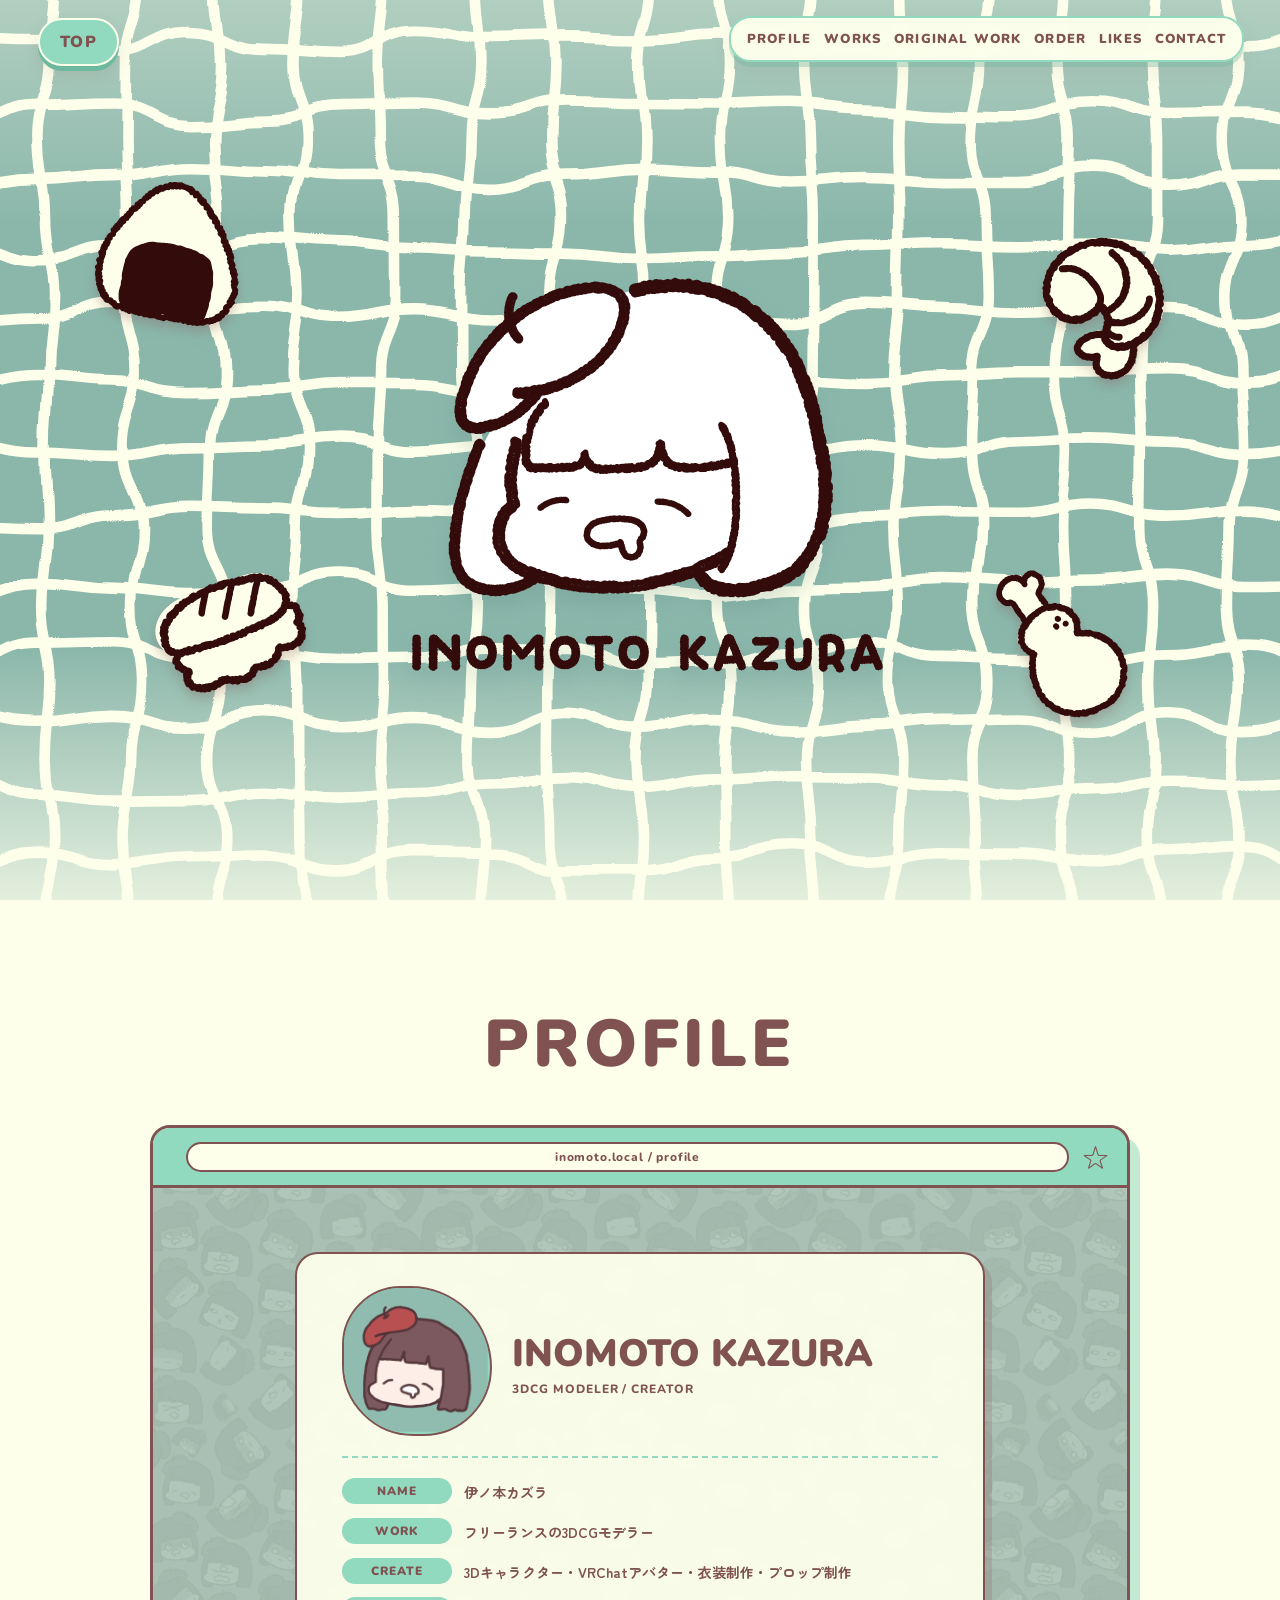
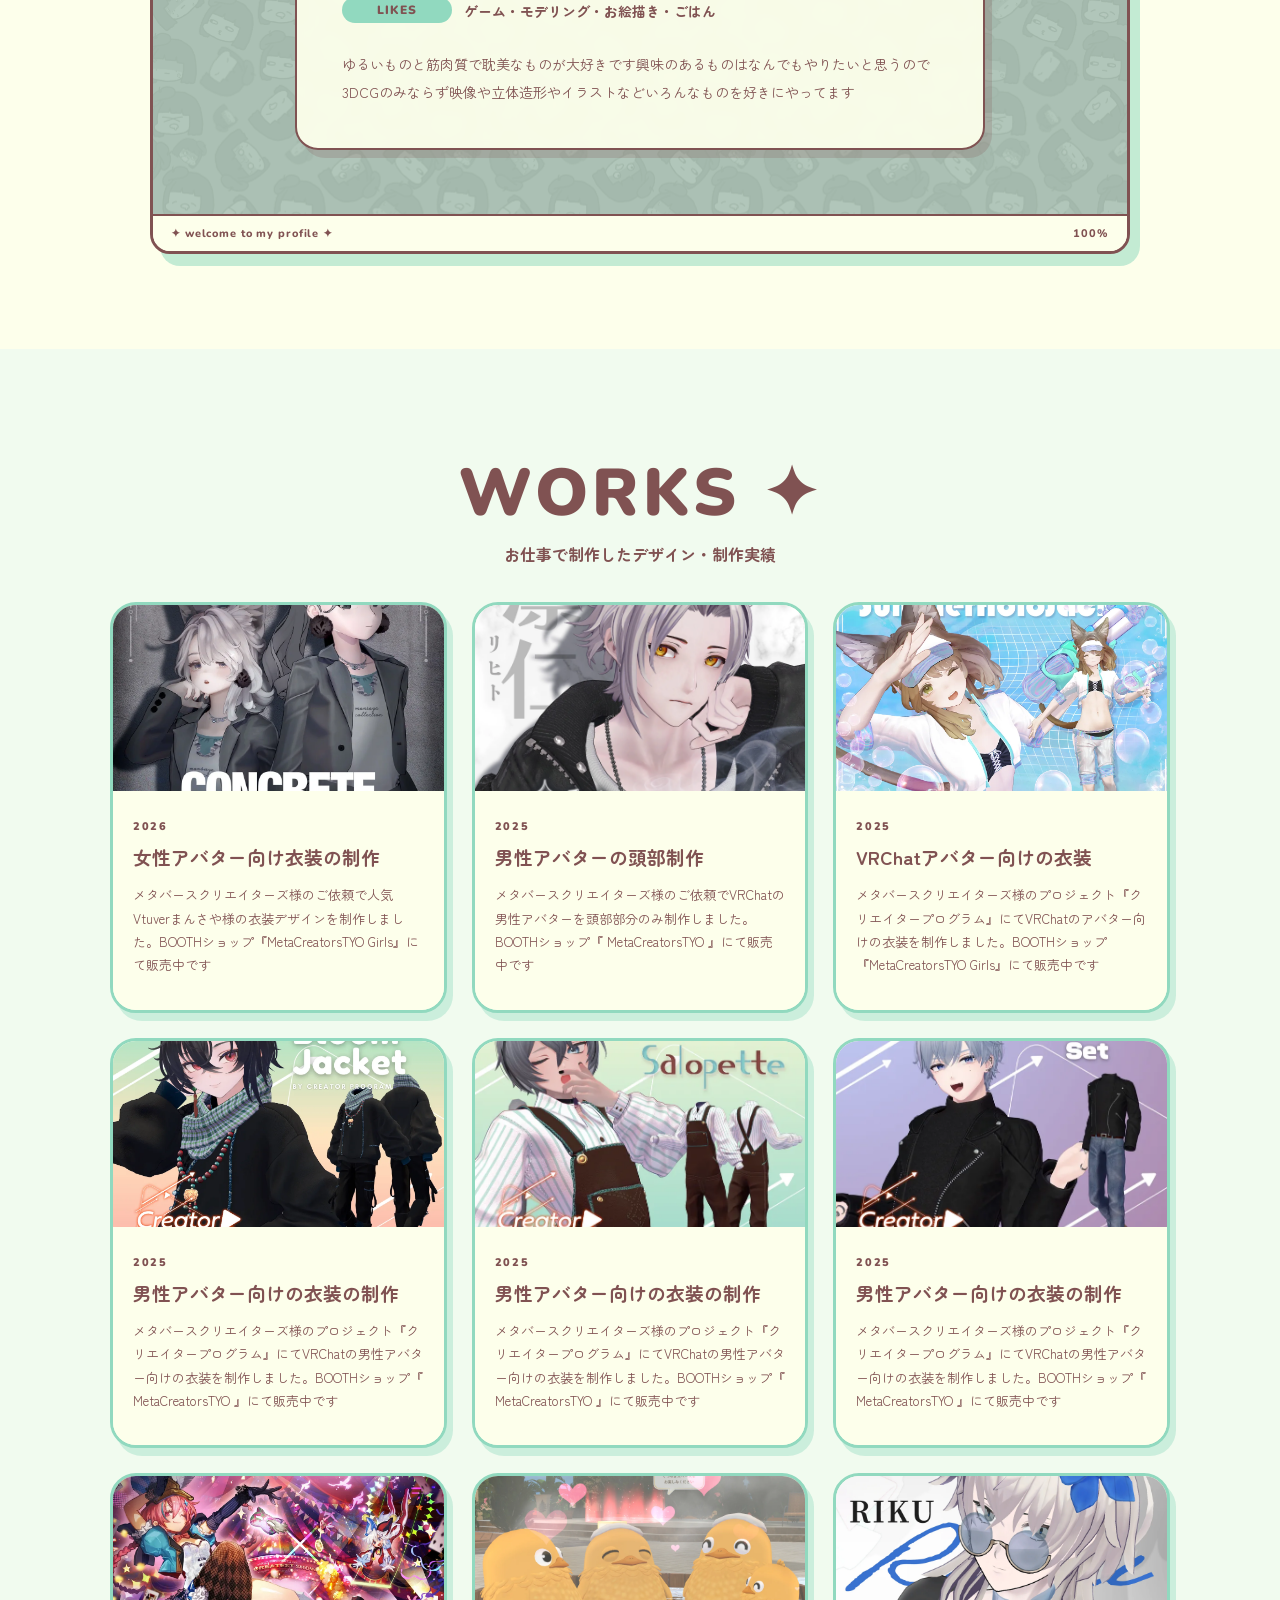
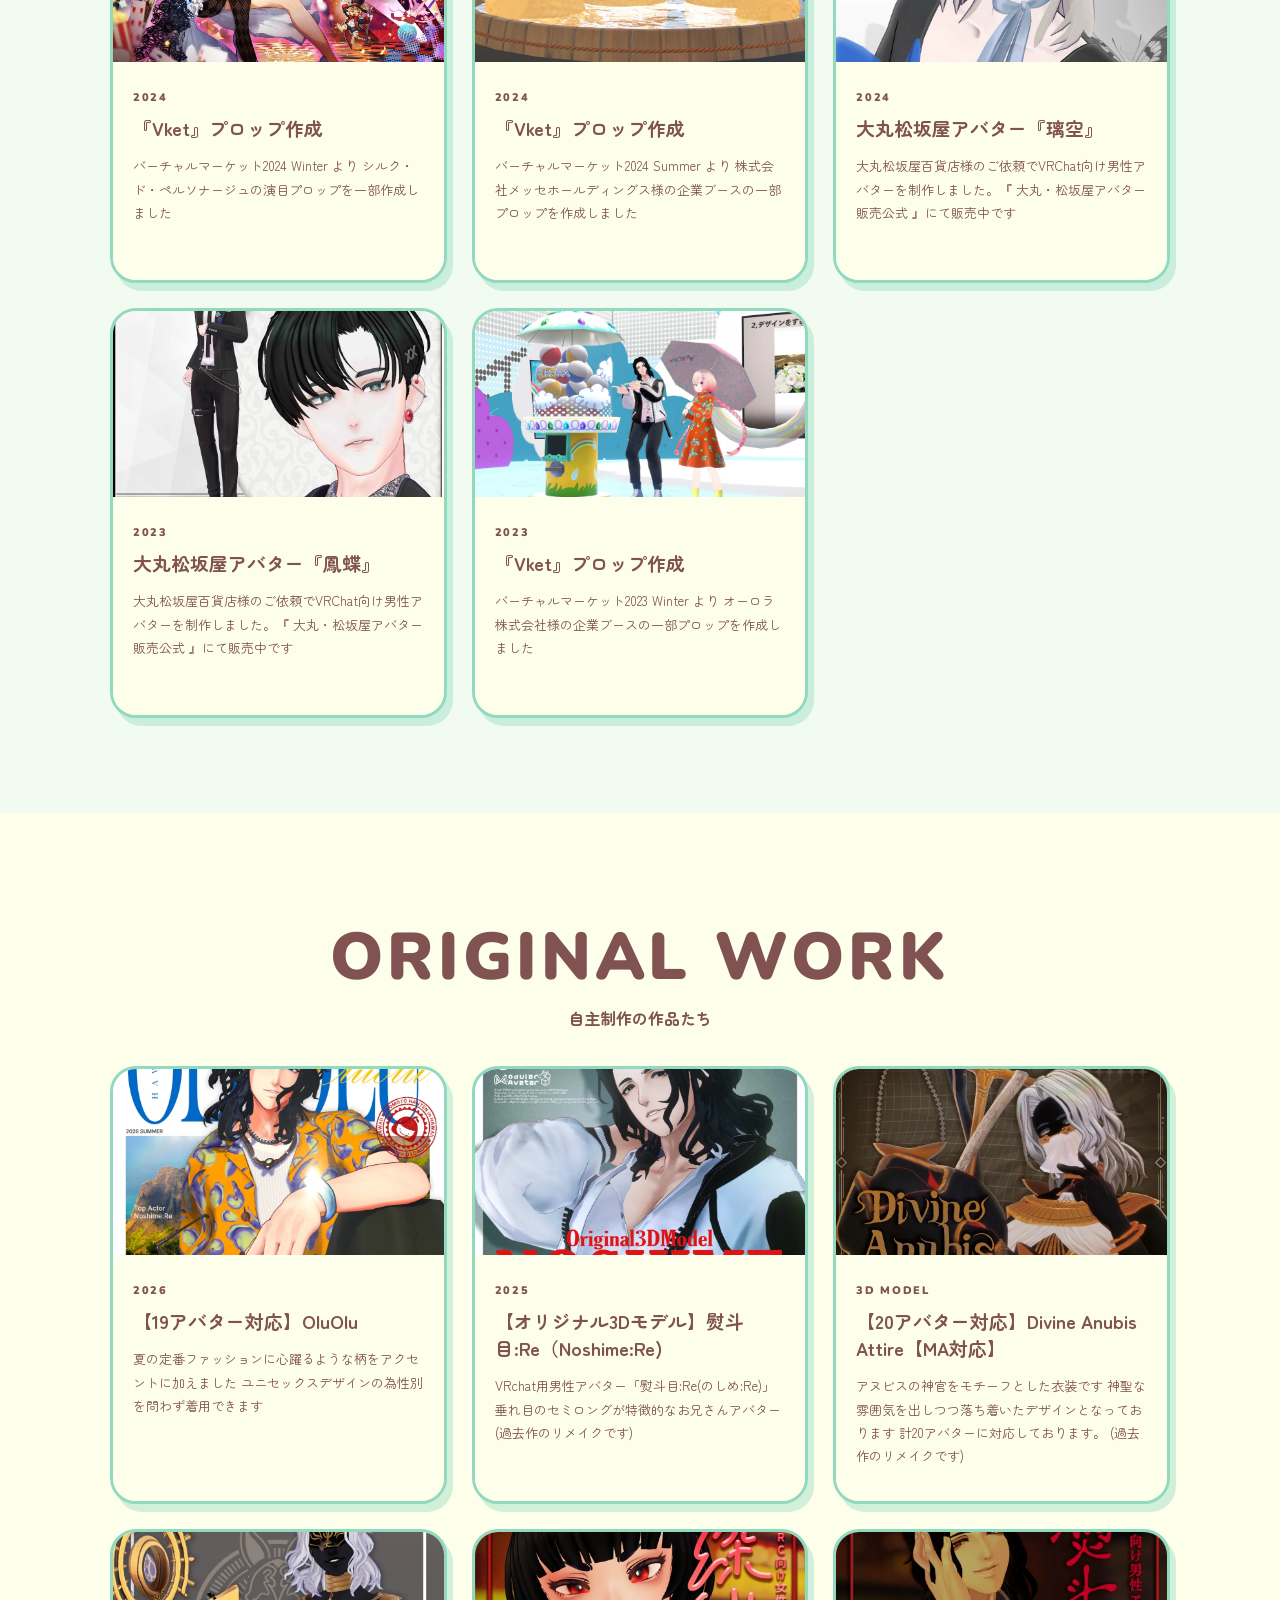
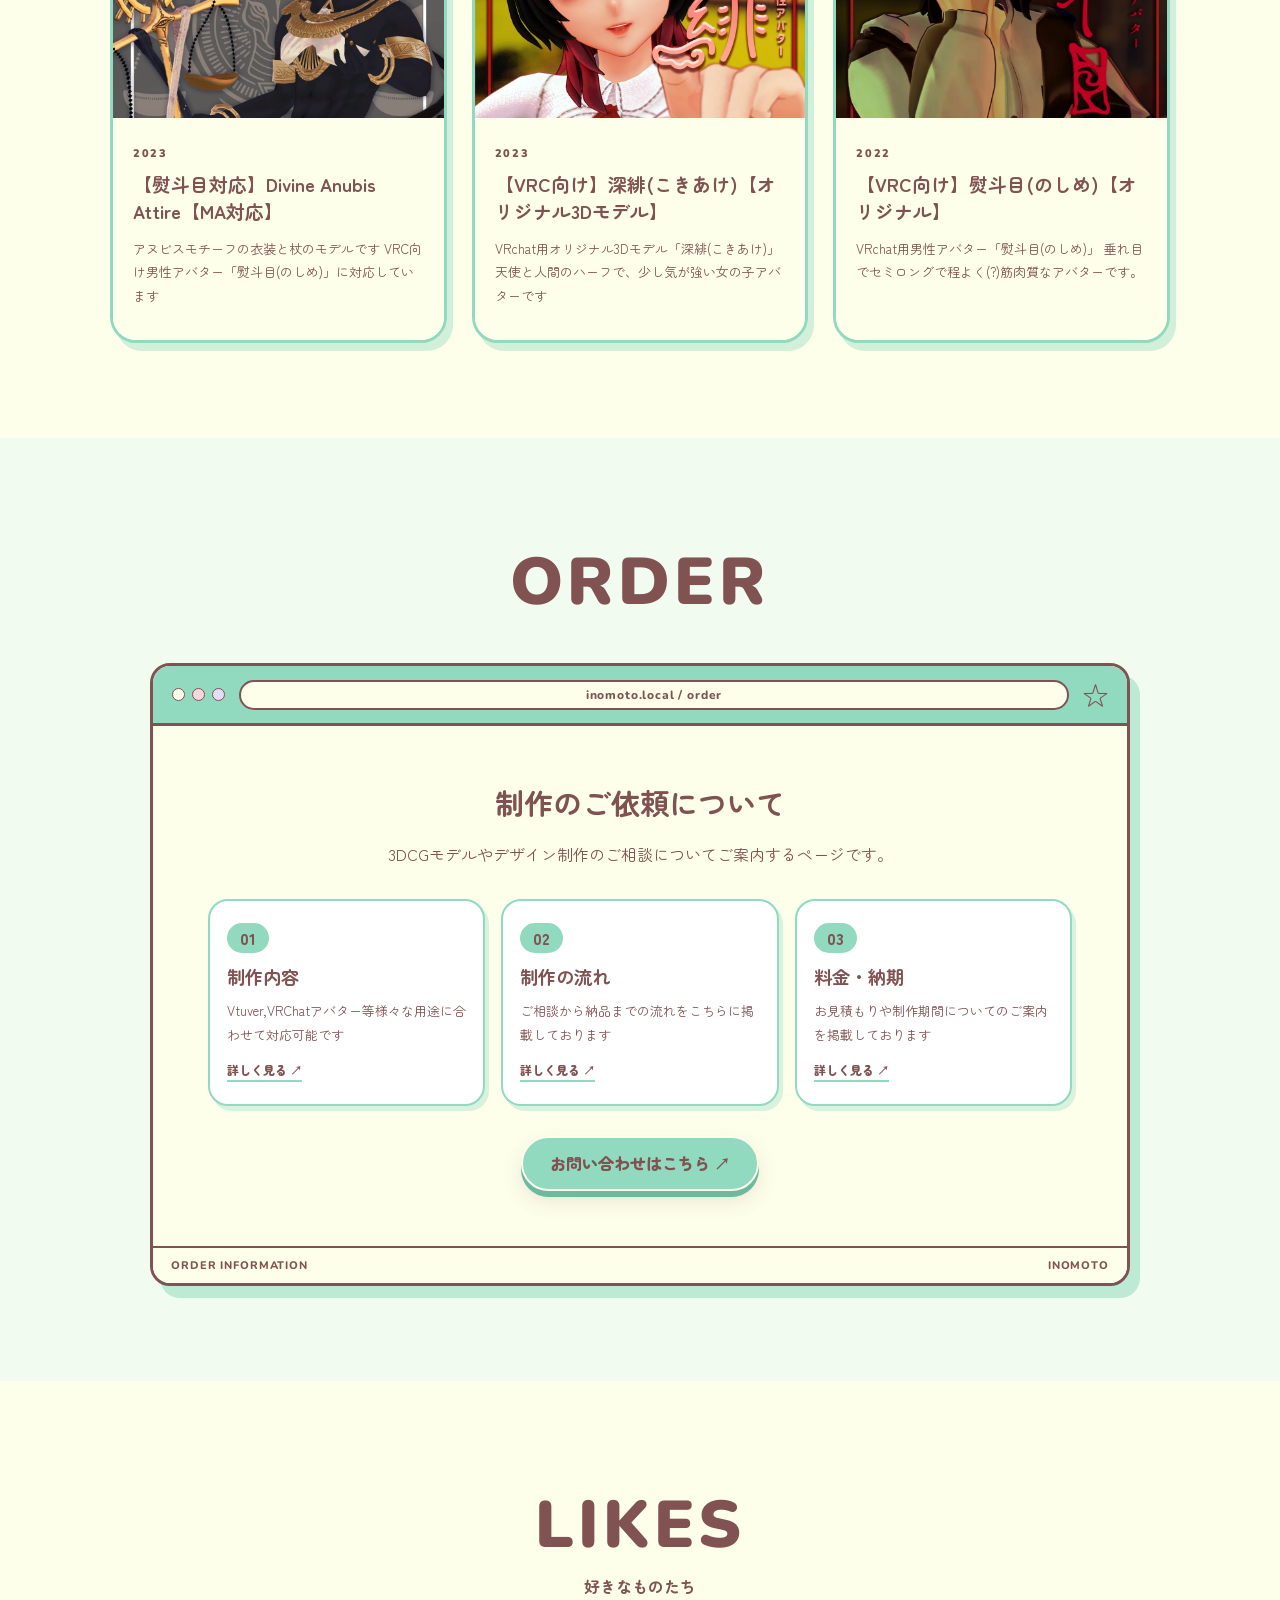
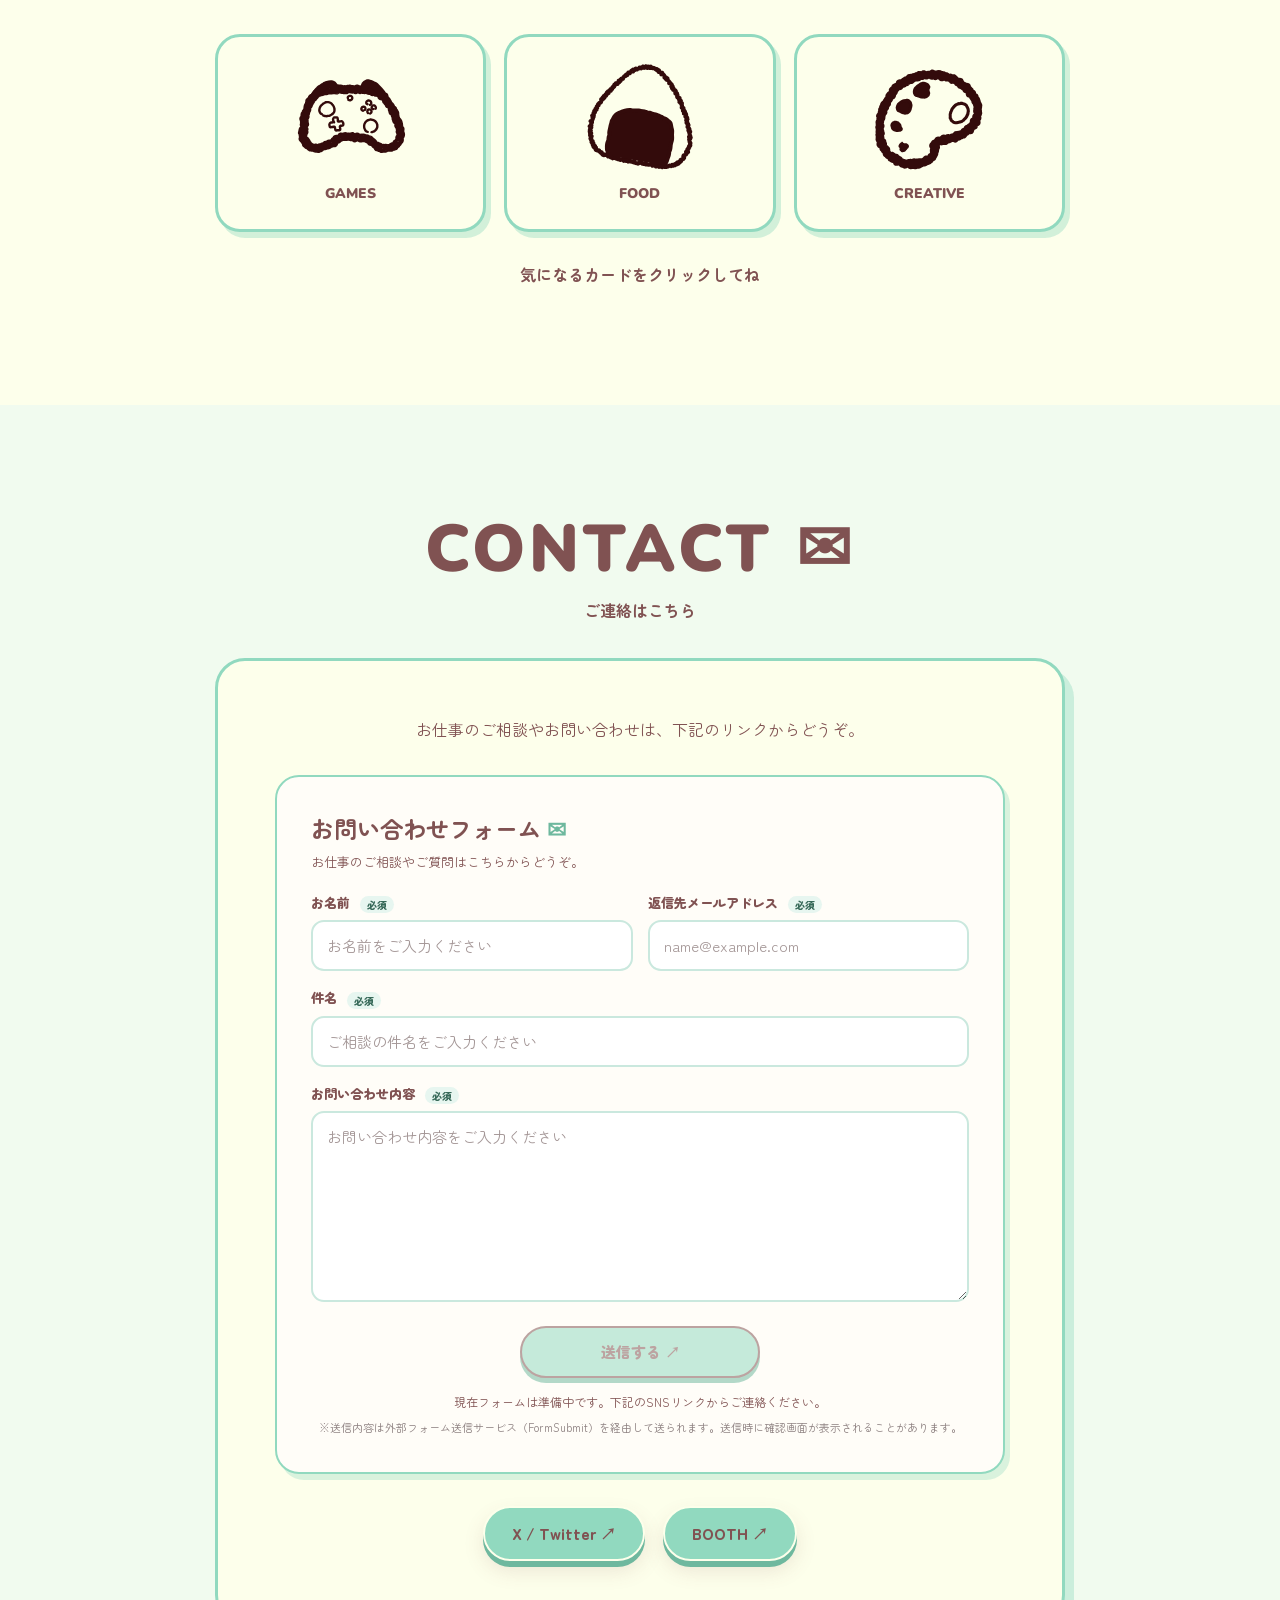
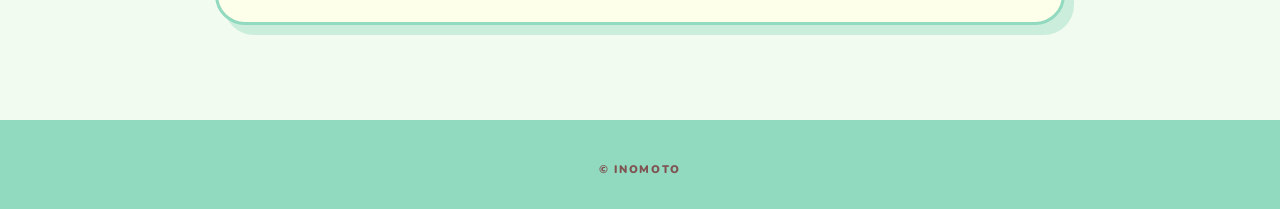
==== commit 2063ca3f: "Add files via upload" ====
--- a/index.html
+++ b/index.html
@@ -2,7 +2,7 @@
 <html lang="ja"><head>
 <meta charset="UTF-8"><meta name="viewport" content="width=device-width, initial-scale=1">
 <meta name="theme-color" content="#FDFFEB"><meta name="description" content="INOMOTOの個人サイト。3DCG作品と好きなものを集めた場所。">
-<title>INOMOTO | little world</title><link rel="stylesheet" href="style.css"><script src="script.js" defer=""></script><script src="hero-wave.js" defer=""></script><script src="hero-character.js" defer=""></script>
+<title>INOMOTO | little world</title><link rel="stylesheet" href="style.css?v=20261110-20"><script src="script.js" defer=""></script><script src="hero-wave.js" defer=""></script><script src="hero-character.js?v=20261110-20" defer=""></script>
 <style data-inomoto-card-layout="v9">
 /* v9: 縦長カード。画像と本文は別の通常フローに固定する */
 #works .cards > .work-card, #original-work .cards > .work-card {
--- a/style.css
+++ b/style.css
@@ -359,3 +359,64 @@
   #contact .contact-form-fields {grid-template-columns:1fr; gap:14px;}
   #contact .contact-form-area {padding:19px 16px;}
 }
+
+
+/* v18: 浮遊するごはんSVG。従来の位置とふわふわ揺れる動きはそのまま。 */
+.hero .decor {
+  display: block;
+  width: clamp(116px, 12vw, 170px);
+  height: auto;
+  aspect-ratio: 1 / 1;
+  line-height: 0;
+  text-shadow: none;
+}
+.hero .decor img {
+  display: block;
+  width: 100%;
+  height: 100%;
+  object-fit: contain;
+  pointer-events: none;
+  user-select: none;
+  filter: drop-shadow(0 7px 6px #80525229);
+}
+.hero .decor.d1 {width: clamp(115px, 12vw, 168px)}
+.hero .decor.d2 {width: clamp(112px, 11.7vw, 164px)}
+.hero .decor.d3 {width: clamp(119px, 12.4vw, 174px)}
+.hero .decor.d4 {width: clamp(114px, 11.9vw, 167px)}
+
+/* LIKES: 3カテゴリの絵文字を添付SVGに置換 */
+#likes .like-tile .likes-category-icon {
+  display: block;
+  width: clamp(82px, 9vw, 112px);
+  height: clamp(82px, 9vw, 112px);
+  object-fit: contain;
+  pointer-events: none;
+  user-select: none;
+}
+
+/* 中央キャラクターのクリックで舞う、SVG画像のパーティクル */
+.hero-food-particle {
+  display: block;
+  width: var(--particle-size, 40px);
+  height: var(--particle-size, 40px);
+  font-size: 0;
+  line-height: 0;
+}
+.hero-food-particle img {
+  display: block;
+  width: 100%;
+  height: 100%;
+  object-fit: contain;
+  pointer-events: none;
+  user-select: none;
+}
+@media (max-width: 700px) {
+  .hero .decor.d1 {width: clamp(65px, 16vw, 98px)}
+  .hero .decor.d2 {width: clamp(65px, 16vw, 98px)}
+  .hero .decor.d3 {width: clamp(65px, 16vw, 98px)}
+  .hero .decor.d4 {width: clamp(65px, 16vw, 98px)}
+  #likes .like-tile .likes-category-icon {
+    width: clamp(54px, 15vw, 82px);
+    height: clamp(54px, 15vw, 82px);
+  }
+}
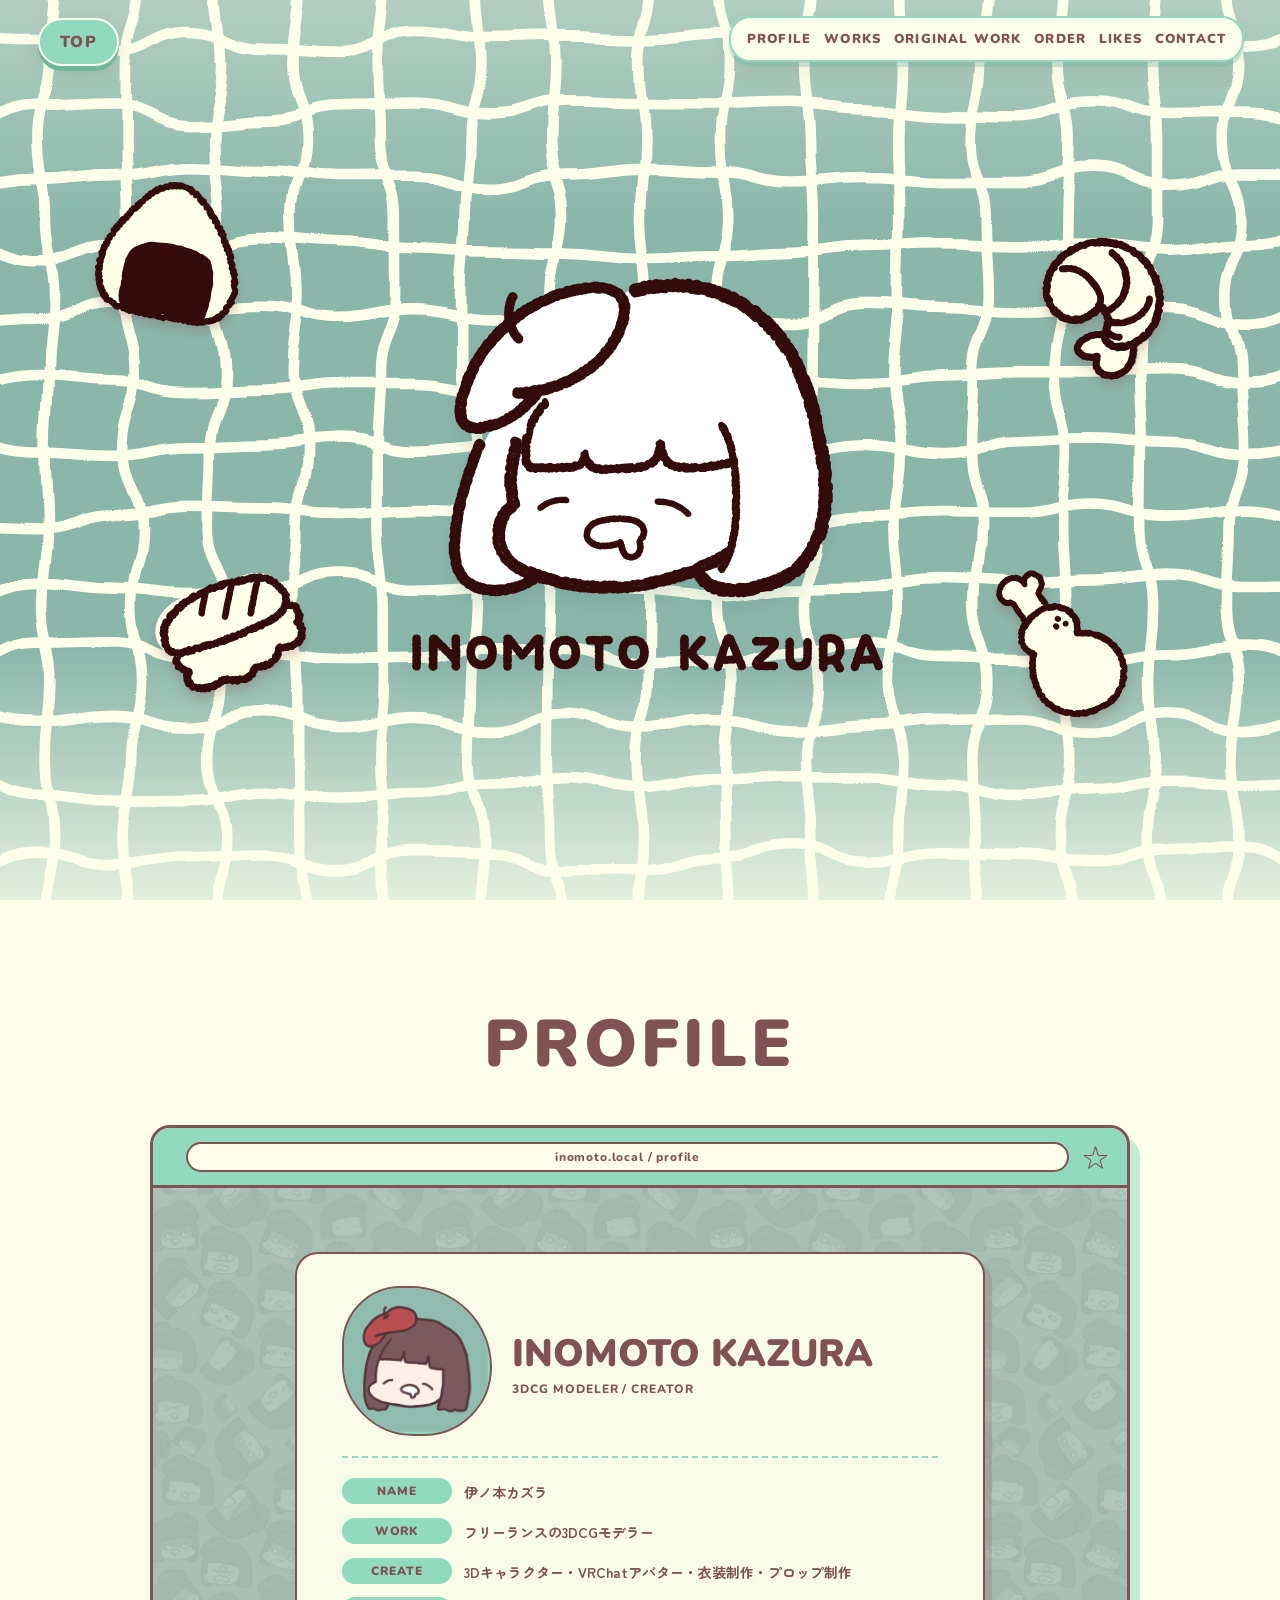
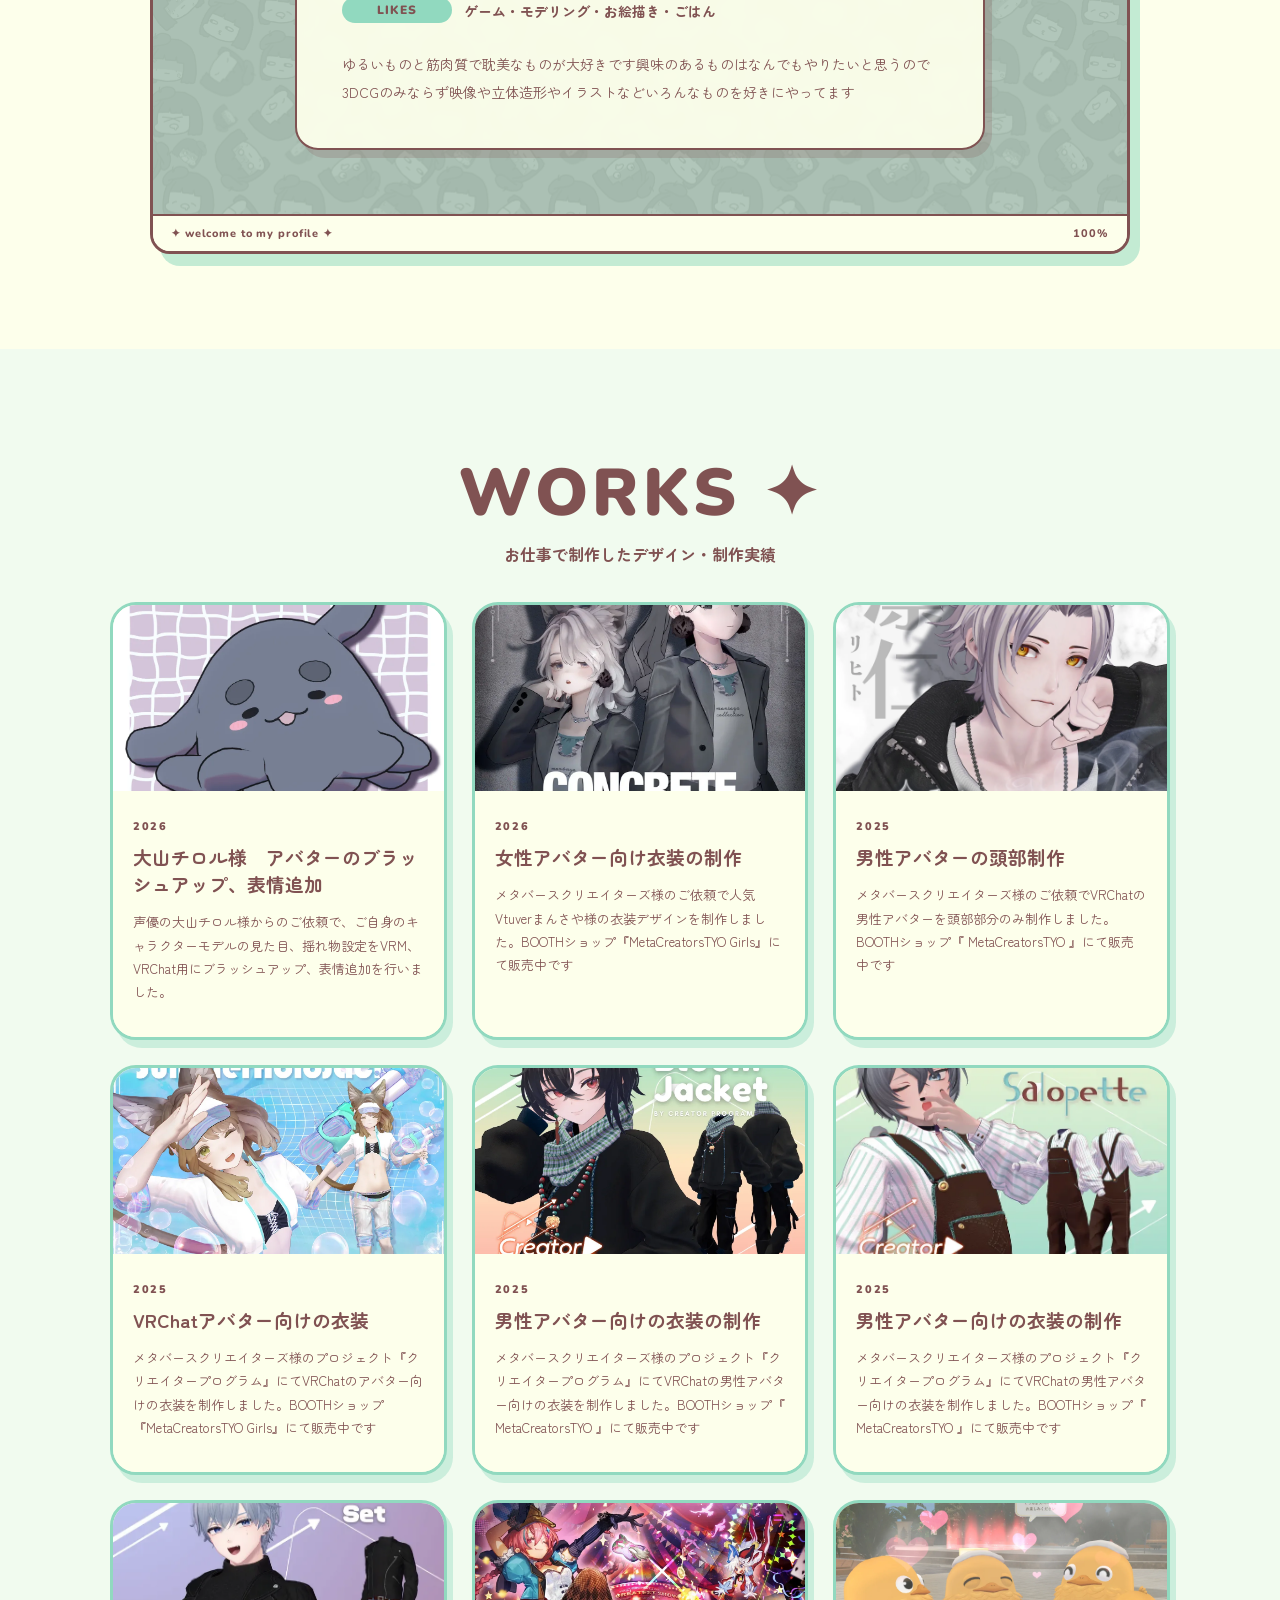
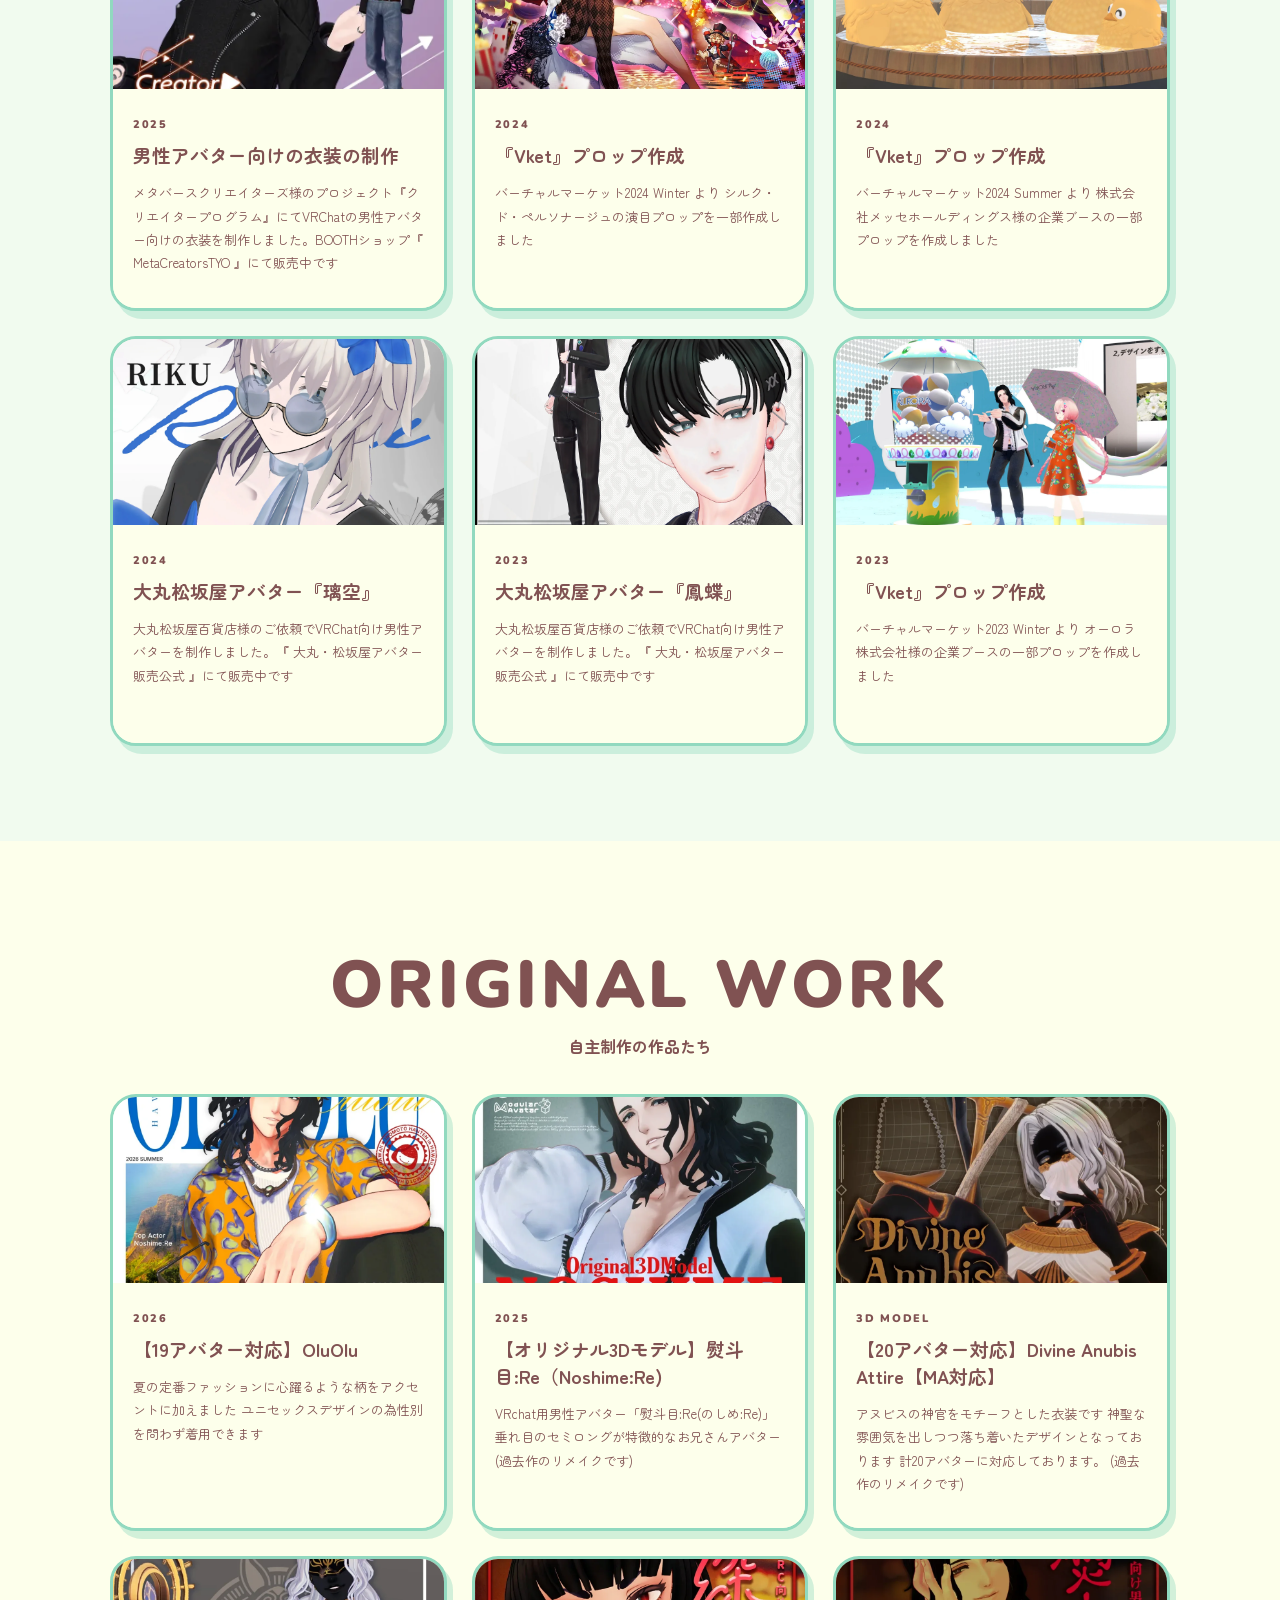
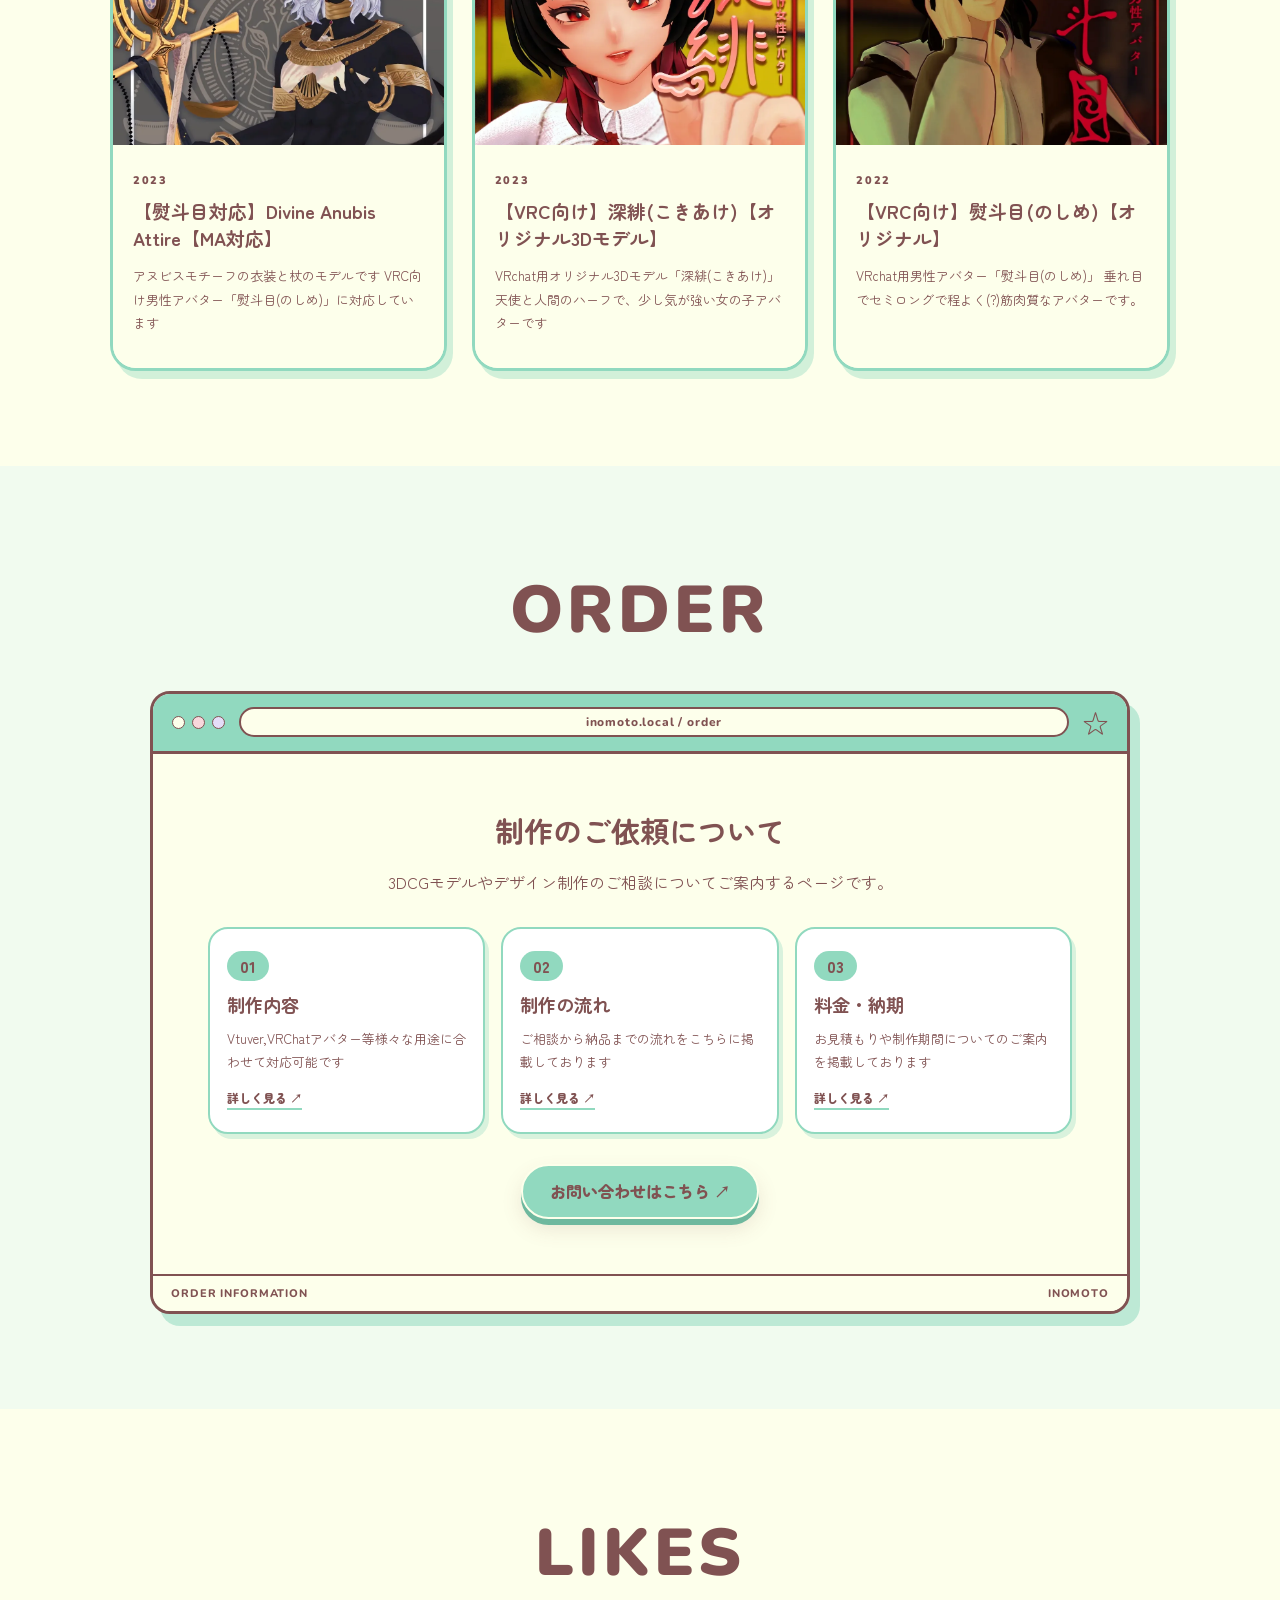
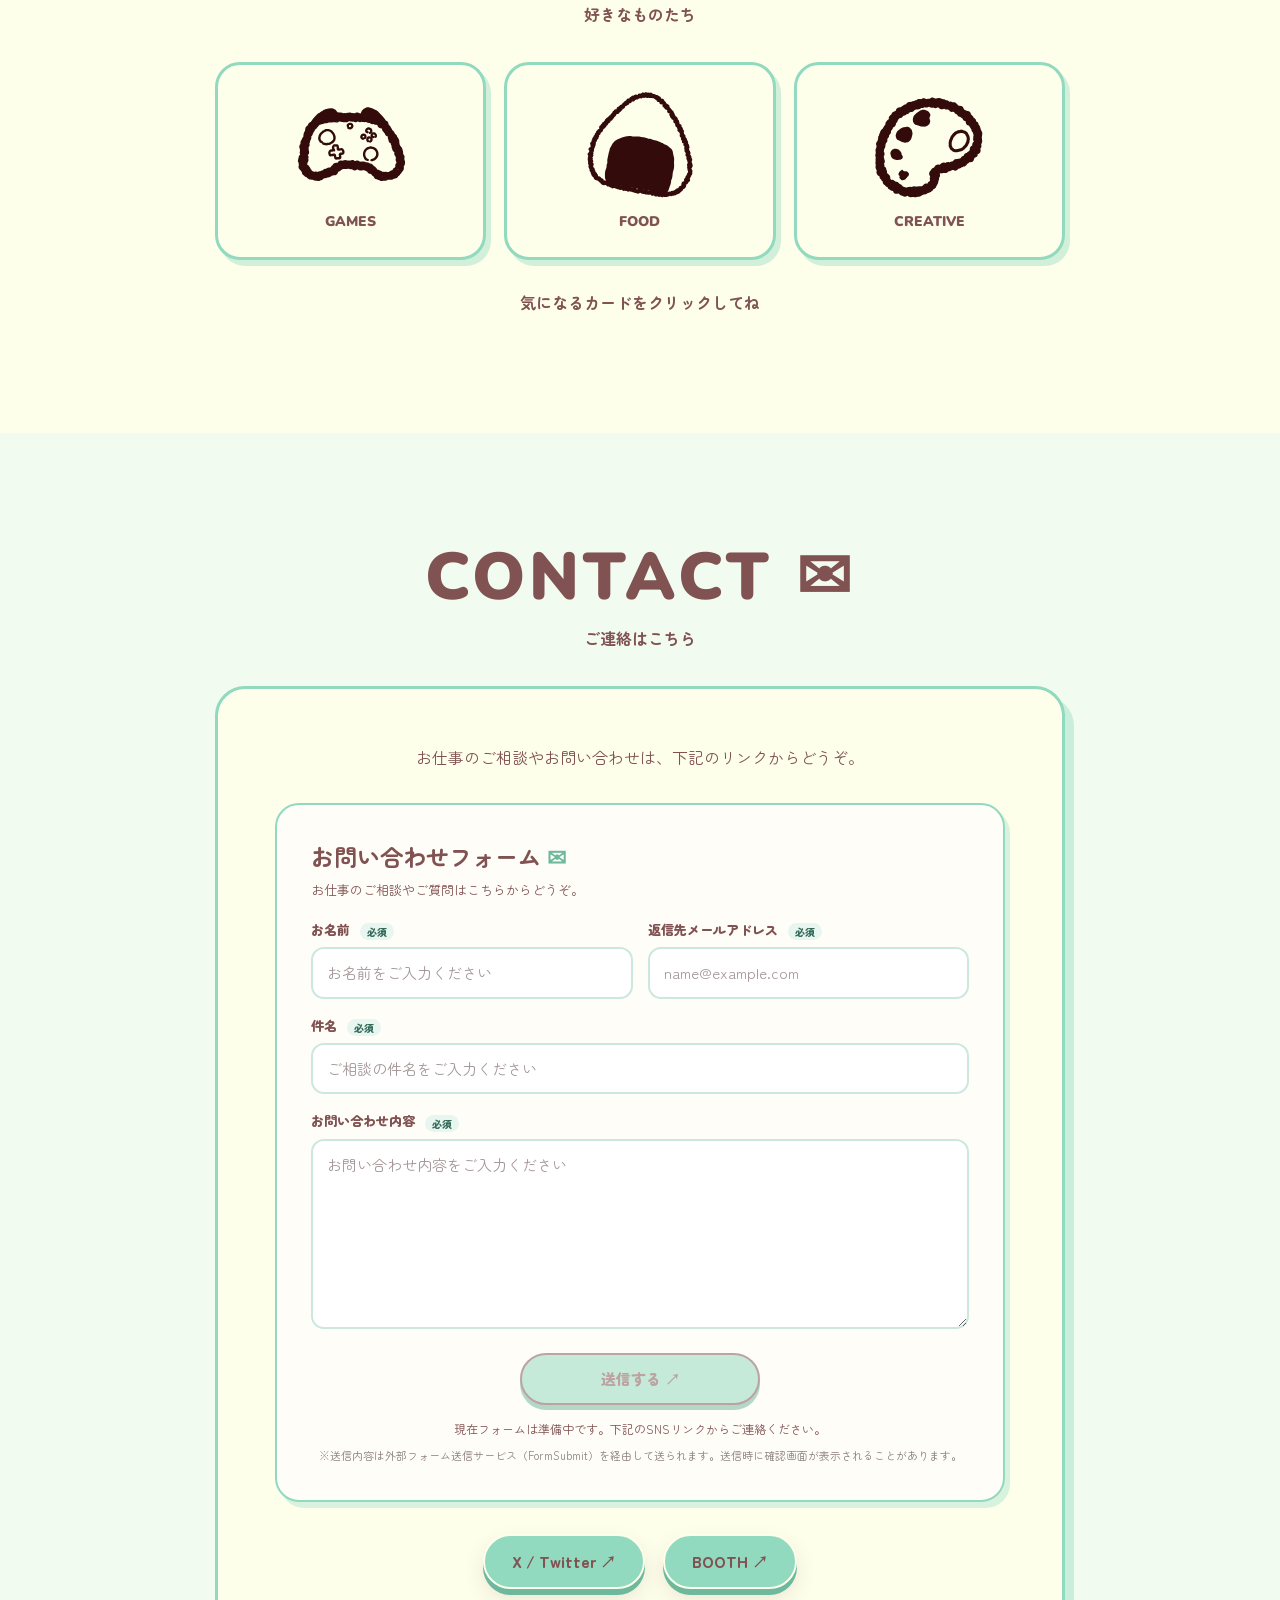
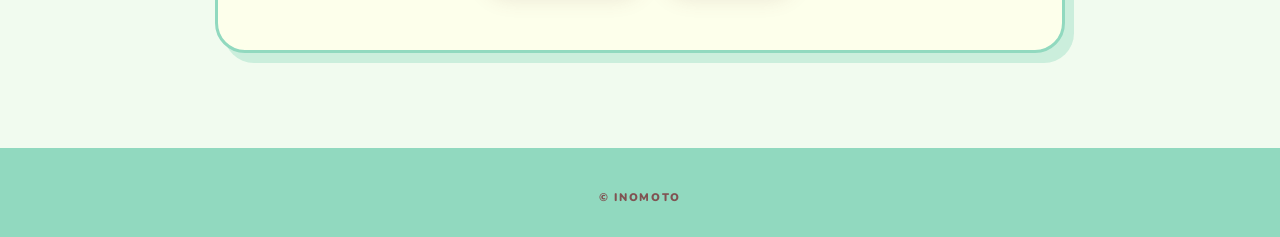
==== commit ecf7b3ec: "Add files via upload" ====
--- a/index.html
+++ b/index.html
@@ -128,72 +128,72 @@
 <svg class="hero-wave-svg" viewBox="0 0 1280 1024" preserveAspectRatio="xMidYMid slice" xmlns="http://www.w3.org/2000/svg" role="presentation" focusable="false" aria-hidden="true">
   <defs>
     <g id="hero-wave-grid-paths" fill="none" stroke="#fdffeb" stroke-miterlimit="10" stroke-width="10">
-    <path d="M-5.45-5.3C19.34-30.79,35.55,3.37,71.11,3.37s35.55-9.99,71.11-9.99S177.77,1.78,213.33,1.78s35.55-3.58,71.11-3.58,35.55.28,71.11.28,35.55.19,71.1.19,35.55.66,71.11.66,35.55-3.97,71.11-3.97,35.56,12.21,71.11,12.21,35.56-1.73,71.11-1.73,35.56-16.15,71.11-16.15,35.56,16.01,71.11,16.01,35.56-14.58,71.11-14.58,35.55,13.18,71.11,13.18,35.56,7.85,71.11,7.85,35.56-.85,71.11-.85,35.56-19.32,71.12-19.32,49.55-20.62,74.34,4.88c25.49,26.22-3.18,39.7-3.18,76.27,0,36.57,3.83,36.57,3.83,73.14,0,36.57,1.69,36.57,1.69,73.14,0,36.57-14.09,36.57-14.09,73.14,0,36.57,3.99,36.57,3.99,73.14,0,36.57,8.5,36.57,8.5,73.14s-6.09,36.57-6.09,73.14c0,36.57,8.15,36.57,8.15,73.14,0,36.57-17.11,36.57-17.11,73.14,0,36.57,14.65,36.57,14.65,73.14,0,36.57-14.61,36.57-14.61,73.14,0,36.57,18.85,36.57,18.85,73.15,0,36.57,4.37,36.57,4.37,73.15,0,36.57,20.42,53.82-5.07,80.05-24.78,25.49-42.65-8.29-78.2-8.29-35.55,0-35.55-10.5-71.11-10.5-35.56,0-35.56,6.81-71.11,6.81-35.55,0-35.55-4.02-71.11-4.02-35.55,0-35.55.71-71.11.71s-35.55,18.92-71.1,18.92-35.55-1.85-71.11-1.85-35.55-16.9-71.11-16.9c-35.56,0-35.56-3.9-71.11-3.9-35.56,0-35.56,4.59-71.11,4.59-35.56,0-35.56-4.12-71.11-4.12s-35.56,9.35-71.11,9.35c-35.56,0-35.56,14.49-71.11,14.49s-35.55-3.12-71.11-3.12-35.56-5.28-71.11-5.28-35.56-6.21-71.11-6.21c-35.56,0-35.56-7.94-71.12-7.94-35.56,0-42.03,31.69-66.82,6.19s4.29-32.39,4.29-68.96c0-36.57-9.05-36.57-9.05-73.14,0-36.57,12.61-36.57,12.61-73.14,0-36.57-14.96-36.57-14.96-73.14,0-36.57,10-36.57,10-73.14s-5.94-36.57-5.94-73.14,8.13-36.57,8.13-73.14.91-36.57.91-73.14c0-36.57.57-36.57.57-73.14,0-36.57,1.4-36.57,1.4-73.14s.06-36.57.06-73.14c0-36.57-20.1-36.57-20.1-73.15,0-36.57,21.76-38.93,13-74.44C-4.81,31.16-30.94,20.93-5.45-5.3Z"/>
-    <path d="M0,965.89c35.55,0,35.55-12.79,71.11-12.79s35.55,14.07,71.11,14.07,35.56-9.79,71.11-9.79,35.55,4.79,71.11,4.79,35.55-.96,71.11-.96,35.55-5.33,71.1-5.33,35.55,10.42,71.11,10.42,35.55,3.78,71.11,3.78,35.56-17.06,71.11-17.06,35.56,4.66,71.11,4.66,35.56-7.16,71.11-7.16,35.56,7.07,71.11,7.07,35.56,2.22,71.11,2.22,35.55,6.93,71.11,6.93,35.56,2.13,71.11,2.13,35.56-20.31,71.11-20.31,35.56,15.4,71.12,15.4,35.56-12.52,71.12-12.52"/>
-    <path d="M0,908.67c35.55,0,35.55-15.93,71.11-15.93s35.55,11.09,71.11,11.09,35.56-6.74,71.11-6.74,35.55-2.56,71.11-2.56,35.55,14.01,71.11,14.01,35.55-18.16,71.1-18.16,35.55,1.58,71.11,1.58,35.55,16.61,71.11,16.61,35.56-.06,71.11-.06,35.56-12.23,71.11-12.23,35.56-11.38,71.11-11.38,35.56,17.38,71.11,17.38,35.56-9.88,71.11-9.88,35.55,1.33,71.11,1.33,35.56,8.11,71.11,8.11,35.56-12.21,71.11-12.21,35.56-5.09,71.12-5.09,35.56,22.76,71.12,22.76"/>
-    <path d="M0,819.78c35.55,0,35.55,17.41,71.11,17.41s35.55,5.61,71.11,5.61,35.56-.46,71.11-.46,35.55-8.94,71.11-8.94,35.55,6.54,71.11,6.54,35.55-3.41,71.1-3.41,35.55-9.87,71.11-9.87,35.55-5.14,71.11-5.14,35.56,10.29,71.11,10.29,35.56-8.1,71.11-8.1,35.56-2.98,71.11-2.98,35.56.27,71.11.27,35.56,7.4,71.11,7.4,35.55,11.01,71.11,11.01,35.56-5.56,71.11-5.56,35.56-8.83,71.11-8.83,35.56,2.25,71.12,2.25,35.56-2.83,71.12-2.83"/>
-    <path d="M0,761.42c35.55,0,35.55,8.85,71.11,8.85s35.55-6.54,71.11-6.54,35.56,11.28,71.11,11.28,35.55-15.63,71.11-15.63,35.55,15.08,71.11,15.08,35.55-9.59,71.1-9.59,35.55,11.14,71.11,11.14,35.55-17.92,71.11-17.92,35.56,16.8,71.11,16.8,35.56-8.08,71.11-8.08,35.56,10.84,71.11,10.84,35.56-5.59,71.11-5.59,35.56-5.49,71.11-5.49,35.55-1.23,71.11-1.23,35.56,14.35,71.11,14.35,35.56-21.2,71.11-21.2,35.56,17.75,71.12,17.75,35.56-10.73,71.12-10.73"/>
-    <path d="M0,712.48c35.55,0,35.55-18.8,71.11-18.8s35.55-1.21,71.11-1.21,35.56,16.6,71.11,16.6,35.55-5.13,71.11-5.13,35.55,6.18,71.11,6.18,35.55-1.18,71.1-1.18,35.55-11.71,71.11-11.71,35.55.53,71.11.53,35.56,17.15,71.11,17.15,35.56-1.72,71.11-1.72,35.56-11.49,71.11-11.49,35.56-8.81,71.11-8.81,35.56,15.25,71.11,15.25,35.55,1.99,71.11,1.99,35.56.47,71.11.47,35.56-7.65,71.11-7.65,35.56-7.48,71.12-7.48,35.56,13.85,71.12,13.85"/>
-    <path d="M0,650.35c35.55,0,35.55-13.03,71.11-13.03s35.55,5.61,71.11,5.61,35.56,5.08,71.11,5.08,35.55-4.46,71.11-4.46,35.55-14.94,71.11-14.94,35.55,15.36,71.1,15.36,35.55-2.84,71.11-2.84,35.55-12.53,71.11-12.53,35.56,17.02,71.11,17.02,35.56,4.75,71.11,4.75,35.56-8.56,71.11-8.56,35.56-1.04,71.11-1.04,35.56-6.13,71.11-6.13,35.55,3.26,71.11,3.26,35.56-2.74,71.11-2.74,35.56-5.63,71.11-5.63,35.56,11.73,71.12,11.73,35.56-1.06,71.12-1.06"/>
-    <path d="M0,583.95c35.55,0,35.55,1.88,71.11,1.88s35.55-13.27,71.11-13.27,35.56-7.92,71.11-7.92,35.55,1.53,71.11,1.53,35.55,4.25,71.11,4.25,35.55-3.58,71.1-3.58,35.55,1.65,71.11,1.65,35.55,17.85,71.11,17.85,35.56-4.7,71.11-4.7,35.56-9.09,71.11-9.09,35.56,10.47,71.11,10.47,35.56-8.19,71.11-8.19,35.56-3.29,71.11-3.29,35.55.64,71.11.64,35.56-8.77,71.11-8.77,35.56,11.48,71.11,11.48,35.56-5.66,71.12-5.66,35.56,9.53,71.12,9.53"/>
-    <path d="M0,504.62c35.55,0,35.55,9.71,71.11,9.71s35.55,3.23,71.11,3.23,35.56-8.03,71.11-8.03,35.55-1.72,71.11-1.72,35.55-6.72,71.11-6.72,35.55,12.6,71.1,12.6,35.55-4.69,71.11-4.69,35.55-2.07,71.11-2.07,35.56-2.58,71.11-2.58,35.56.22,71.11.22,35.56,10.82,71.11,10.82,35.56-7.87,71.11-7.87,35.56,8.33,71.11,8.33,35.55-13.08,71.11-13.08,35.56-2.69,71.11-2.69,35.56,4.12,71.11,4.12,35.56,11.59,71.12,11.59,35.56-6.44,71.12-6.44"/>
-    <path d="M0,452.17c35.55,0,35.55-8.04,71.11-8.04s35.55,4.03,71.11,4.03,35.56,11.17,71.11,11.17,35.55-2.43,71.11-2.43,35.55-6.29,71.11-6.29,35.55.11,71.1.11,35.55,7.79,71.11,7.79,35.55-5.97,71.11-5.97,35.56-10.16,71.11-10.16,35.56,11.36,71.11,11.36,35.56-9.7,71.11-9.7,35.56,2.83,71.11,2.83,35.56-6.26,71.11-6.26,35.55-2.93,71.11-2.93,35.56.18,71.11.18,35.56-2.17,71.11-2.17,35.56,12.77,71.12,12.77,35.56-12.95,71.12-12.95"/>
-    <path d="M0,392.35c35.55,0,35.55-3.6,71.11-3.6s35.55-16.71,71.11-16.71,35.56,6.31,71.11,6.31,35.55-3.4,71.11-3.4,35.55,13.25,71.11,13.25,35.55-8.09,71.1-8.09,35.55,8.75,71.11,8.75,35.55-5.5,71.11-5.5,35.56-9.17,71.11-9.17,35.56,12.42,71.11,12.42,35.56,4.7,71.11,4.7,35.56-17.35,71.11-17.35,35.56,4.09,71.11,4.09,35.55,4.44,71.11,4.44,35.56-2.8,71.11-2.8,35.56-.69,71.11-.69,35.56,13.87,71.12,13.87,35.56-14.86,71.12-14.86"/>
-    <path d="M0,317.16c35.55,0,35.55,14.87,71.11,14.87s35.55-13.44,71.11-13.44,35.56,7.42,71.11,7.42,35.55-13.93,71.11-13.93,35.55,4.61,71.11,4.61,35.55,5.98,71.1,5.98,35.55,3.03,71.11,3.03,35.55,1.05,71.11,1.05,35.56,5.01,71.11,5.01,35.56-2.51,71.11-2.51,35.56-3.22,71.11-3.22,35.56-5.68,71.11-5.68,35.56-2.41,71.11-2.41,35.55,1.97,71.11,1.97,35.56-2.73,71.11-2.73,35.56,5.74,71.11,5.74,35.56-6.78,71.12-6.78,35.56-6.72,71.12-6.72"/>
-    <path d="M0,263.44c35.55,0,35.55-6.26,71.11-6.26s35.55-4.54,71.11-4.54,35.56-8.39,71.11-8.39,35.55,3.91,71.11,3.91,35.55,6.26,71.11,6.26,35.55-.14,71.1-.14,35.55,11.37,71.11,11.37,35.55-13.47,71.11-13.47,35.56-5.56,71.11-5.56,35.56,2.79,71.11,2.79,35.56,10.16,71.11,10.16,35.56-4.16,71.11-4.16,35.56,3.85,71.11,3.85,35.55-.05,71.11-.05,35.56-12.63,71.11-12.63,35.56,16.12,71.11,16.12,35.56-12.45,71.12-12.45,35.56.14,71.12.14"/>
-    <path d="M0,204.04c35.55,0,35.55-15.81,71.11-15.81s35.55-2.2,71.11-2.2,35.56,18.62,71.11,18.62,35.55-4.29,71.11-4.29,35.55-12.8,71.11-12.8,35.55-1.47,71.1-1.47,35.55,10.22,71.11,10.22,35.55-12.27,71.11-12.27,35.56,1.59,71.11,1.59,35.56.39,71.11.39,35.56-1.62,71.11-1.62,35.56,5.5,71.11,5.5,35.56,5.23,71.11,5.23,35.55,1.11,71.11,1.11,35.56-13.25,71.11-13.25,35.56,12.9,71.11,12.9,35.56-1.2,71.12-1.2,35.56,8.53,71.12,8.53"/>
-    <path d="M0,124.54c35.55,0,35.55,1.65,71.11,1.65s35.55,9.92,71.11,9.92,35.56-19.44,71.11-19.44,35.55,16.9,71.11,16.9,35.55,3.79,71.11,3.79,35.55-21.7,71.1-21.7,35.55,7.61,71.11,7.61,35.55-1.51,71.11-1.51,35.56,2.04,71.11,2.04,35.56-5.75,71.11-5.75,35.56,4.15,71.11,4.15,35.56,10.3,71.11,10.3,35.56.61,71.11.61,35.55-8.75,71.11-8.75,35.56,14.76,71.11,14.76,35.56-.91,71.11-.91,35.56-6.97,71.12-6.97,35.56-12.49,71.12-12.49"/>
-    <path d="M0,71.03c35.55,0,35.55.47,71.11.47s35.55,4.18,71.11,4.18,35.56-14.16,71.11-14.16,35.55.74,71.11.74,35.55,8.49,71.11,8.49,35.55-19.15,71.1-19.15,35.55,21.53,71.11,21.53,35.55-4.91,71.11-4.91,35.56-13.07,71.11-13.07,35.56,21.15,71.11,21.15,35.56-19.02,71.11-19.02,35.56-3.44,71.11-3.44,35.56,12.67,71.11,12.67,35.55-9.56,71.11-9.56,35.56,12.68,71.11,12.68,35.56-13.1,71.11-13.1,35.56,15.68,71.12,15.68,35.56,3.62,71.12,3.62"/>
-    <path d="M1207.88,0c0,36.57-15.9,36.57-15.9,73.14,0,36.57,12.12,36.57,12.12,73.14,0,36.57-13.8,36.57-13.8,73.14,0,36.57,17.62,36.57,17.62,73.14,0,36.57-16.13,36.57-16.13,73.14,0,36.57,12.4,36.57,12.4,73.14,0,36.57,3.54,36.57,3.54,73.14,0,36.57-12.79,36.57-12.79,73.14,0,36.57-2.56,36.57-2.56,73.14,0,36.57,12.18,36.57,12.18,73.14,0,36.57-7.09,36.57-7.09,73.14,0,36.57,8.73,36.57,8.73,73.15,0,36.57-14.54,36.57-14.54,73.15s12.45,36.57,12.45,73.15"/>
-    <path d="M1119.75,0c0,36.57,7.39,36.57,7.39,73.14,0,36.57-5.57,36.57-5.57,73.14,0,36.57,5.82,36.57,5.82,73.14q0,36.57.06,73.14c0,36.57-13.88,36.57-13.88,73.14,0,36.57-2.98,36.57-2.98,73.14,0,36.57,2.47,36.57,2.47,73.14,0,36.57-.61,36.57-.61,73.14,0,36.57,12.21,36.57,12.21,73.14,0,36.57-4.79,36.57-4.79,73.14,0,36.57,5.28,36.57,5.28,73.14,0,36.57-8.39,36.57-8.39,73.15,0,36.57,12.99,36.57,12.99,73.15,0,36.57-9.41,36.57-9.41,73.15"/>
-    <path d="M1038.73,0c0,36.57-.21,36.57-.21,73.14,0,36.57-5.01,36.57-5.01,73.14,0,36.57,11.45,36.57,11.45,73.14,0,36.57-2.93,36.57-2.93,73.14,0,36.57-1.99,36.57-1.99,73.14,0,36.57-8.29,36.57-8.29,73.14,0,36.57,10.58,36.57,10.58,73.14,0,36.57-4.48,36.57-4.48,73.14,0,36.57,3.04,36.57,3.04,73.14,0,36.57-1.76,36.57-1.76,73.14,0,36.57,7.33,36.57,7.33,73.14,0,36.57-12.58,36.57-12.58,73.15,0,36.57,13.87,36.57,13.87,73.15,0,36.57-.65,36.57-.65,73.15"/>
-    <path d="M954.32,0c0,36.57,14.51,36.57,14.51,73.14,0,36.57-8.32,36.57-8.32,73.14,0,36.57-8.97,36.57-8.97,73.14,0,36.57,14.24,36.57,14.24,73.14,0,36.57,2.9,36.57,2.9,73.14,0,36.57-15.94,36.57-15.94,73.14,0,36.57-2.77,36.57-2.77,73.14,0,36.57,11.51,36.57,11.51,73.14,0,36.57-6.63,36.57-6.63,73.14,0,36.57,14.35,36.57,14.35,73.14,0,36.57-15.99,36.57-15.99,73.14,0,36.57,3,36.57,3,73.15,0,36.57,4.68,36.57,4.68,73.15,0,36.57-1.39,36.57-1.39,73.15"/>
-    <path d="M871.9,0c0,36.57,12.13,36.57,12.13,73.14,0,36.57,1.95,36.57,1.95,73.14,0,36.57-3.67,36.57-3.67,73.14,0,36.57,1.91,36.57,1.91,73.14,0,36.57-1.23,36.57-1.23,73.14,0,36.57-5.34,36.57-5.34,73.14,0,36.57,7.29,36.57,7.29,73.14,0,36.57-6.28,36.57-6.28,73.14,0,36.57,5.08,36.57,5.08,73.14,0,36.57-9.31,36.57-9.31,73.14,0,36.57,14.59,36.57,14.59,73.14,0,36.57-3.87,36.57-3.87,73.15,0,36.57-10.02,36.57-10.02,73.15,0,36.57,9.4,36.57,9.4,73.15"/>
-    <path d="M806.48,0c0,36.57-1.67,36.57-1.67,73.14,0,36.57-8.63,36.57-8.63,73.14,0,36.57,5.67,36.57,5.67,73.14,0,36.57,3.6,36.57,3.6,73.14,0,36.57-.43,36.57-.43,73.14,0,36.57-.73,36.57-.73,73.14,0,36.57-10.63,36.57-10.63,73.14,0,36.57,13.4,36.57,13.4,73.14,0,36.57-13.71,36.57-13.71,73.14s12.3,36.57,12.3,73.14c0,36.57-11.22,36.57-11.22,73.14,0,36.57,4.86,36.57,4.86,73.15,0,36.57,4.4,36.57,4.4,73.15,0,36.57-2.86,36.57-2.86,73.15"/>
-    <path d="M723.83,0c0,36.57-10.66,36.57-10.66,73.14,0,36.57,10.46,36.57,10.46,73.14,0,36.57-8.59,36.57-8.59,73.14,0,36.57,6.9,36.57,6.9,73.14,0,36.57-12.15,36.57-12.15,73.14,0,36.57,8.64,36.57,8.64,73.14,0,36.57,1.99,36.57,1.99,73.14,0,36.57-8.28,36.57-8.28,73.14q0,36.57-.07,73.14c0,36.57,12.9,36.57,12.9,73.14,0,36.57-5.73,36.57-5.73,73.14,0,36.57.85,36.57.85,73.15,0,36.57,3.29,36.57,3.29,73.15,0,36.57,5.79,36.57,5.79,73.15"/>
-    <path d="M645.95,0c0,36.57,2.16,36.57,2.16,73.14,0,36.57-11.17,36.57-11.17,73.14s5.03,36.57,5.03,73.14c0,36.57-4.3,36.57-4.3,73.14,0,36.57,5.45,36.57,5.45,73.14,0,36.57-4.57,36.57-4.57,73.14s-1.74,36.57-1.74,73.14,11.22,36.57,11.22,73.14c0,36.57,1.35,36.57,1.35,73.14s-.67,36.57-.67,73.14c0,36.57-11.5,36.57-11.5,73.14,0,36.57,6.25,36.57,6.25,73.15,0,36.57-4.47,36.57-4.47,73.15s6.26,36.57,6.26,73.15"/>
-    <path d="M567.88,0c0,36.57-15.42,36.57-15.42,73.14,0,36.57,6.5,36.57,6.5,73.14s-3.98,36.57-3.98,73.14,12.93,36.57,12.93,73.14c0,36.57-11.92,36.57-11.92,73.14,0,36.57-1.64,36.57-1.64,73.14s-2.82,36.57-2.82,73.14,4.56,36.57,4.56,73.14c0,36.57-2.37,36.57-2.37,73.14,0,36.57-3.39,36.57-3.39,73.14s-.53,36.57-.53,73.14c0,36.57,3.32,36.57,3.32,73.15,0,36.57,14.35,36.57,14.35,73.15s-7.34,36.57-7.34,73.15"/>
-    <path d="M488.47,0c0,36.57-3.19,36.57-3.19,73.14,0,36.57,4.75,36.57,4.75,73.14,0,36.57-10.2,36.57-10.2,73.14s-4.74,36.57-4.74,73.14c0,36.57-4.22,36.57-4.22,73.14s.18,36.57.18,73.14,16.5,36.57,16.5,73.14c0,36.57-4.6,36.57-4.6,73.14,0,36.57,1.81,36.57,1.81,73.14s-6.49,36.57-6.49,73.14-2.44,36.57-2.44,73.14c0,36.57,13.93,36.57,13.93,73.15,0,36.57-4.57,36.57-4.57,73.15s-15.33,36.57-15.33,73.15"/>
-    <path d="M408.43,0c0,36.57-11.62,36.57-11.62,73.14,0,36.57-5.55,36.57-5.55,73.14,0,36.57,2.02,36.57,2.02,73.14,0,36.57,15.91,36.57,15.91,73.14,0,36.57.36,36.57.36,73.14s-15.11,36.57-15.11,73.14-3.2,36.57-3.2,73.14c0,36.57-.25,36.57-.25,73.14,0,36.57,5.84,36.57,5.84,73.14,0,36.57.26,36.57.26,73.14s-4.4,36.57-4.4,73.14c0,36.57,5.21,36.57,5.21,73.15,0,36.57,1.91,36.57,1.91,73.15s6.18,36.57,6.18,73.15"/>
-    <path d="M326.43,0c0,36.57-9.58,36.57-9.58,73.14,0,36.57-6.06,36.57-6.06,73.14,0,36.57,13.58,36.57,13.58,73.14s-12.71,36.57-12.71,73.14c0,36.57,5.77,36.57,5.77,73.14,0,36.57-6.34,36.57-6.34,73.14s15.38,36.57,15.38,73.14-10.89,36.57-10.89,73.14c0,36.57-5.13,36.57-5.13,73.14s6.75,36.57,6.75,73.14-.05,36.57-.05,73.14c0,36.57,1.11,36.57,1.11,73.15,0,36.57,7.92,36.57,7.92,73.15s.8,36.57.8,73.15"/>
-    <path d="M230.03,0c0,36.57,8.23,36.57,8.23,73.14,0,36.57,6.17,36.57,6.17,73.14s-9.3,36.57-9.3,73.14c0,36.57,6.07,36.57,6.07,73.14,0,36.57-3.79,36.57-3.79,73.14,0,36.57,10.75,36.57,10.75,73.14,0,36.57-15.24,36.57-15.24,73.14s-2.06,36.57-2.06,73.14c0,36.57,18.45,36.57,18.45,73.14s-5.46,36.57-5.46,73.14-12.57,36.57-12.57,73.14c0,36.57,18.05,36.57,18.05,73.15,0,36.57-11.46,36.57-11.46,73.15s-1.38,36.57-1.38,73.15"/>
-    <path d="M163.49,0c0,36.57,1.93,36.57,1.93,73.14,0,36.57-11.68,36.57-11.68,73.14s-.41,36.57-.41,73.14c0,36.57,2.36,36.57,2.36,73.14,0,36.57-2.29,36.57-2.29,73.14,0,36.57,10.41,36.57,10.41,73.14s-12.52,36.57-12.52,73.14,17.61,36.57,17.61,73.14c0,36.57-10.35,36.57-10.35,73.14s11.34,36.57,11.34,73.14c0,36.57-10.36,36.57-10.36,73.14,0,36.57-9,36.57-9,73.15,0,36.57,7.08,36.57,7.08,73.15s-.61,36.57-.61,73.15"/>
-    <path d="M89.86,0c0,36.57-1.95,36.57-1.95,73.14,0,36.57-5.16,36.57-5.16,73.14s-12.54,36.57-12.54,73.14,7.1,36.57,7.1,73.14c0,36.57,8.64,36.57,8.64,73.14,0,36.57-4.92,36.57-4.92,73.14s-3.25,36.57-3.25,73.14,2.42,36.57,2.42,73.14c0,36.57-5.53,36.57-5.53,73.14s8.74,36.57,8.74,73.14-4.55,36.57-4.55,73.14c0,36.57,7.2,36.57,7.2,73.15,0,36.57-8.72,36.57-8.72,73.15s5.42,36.57,5.42,73.15"/>
+    <path d="M-5.45-5.3C19.34-30.79,35.55,3.37,71.11,3.37s35.55-9.99,71.11-9.99S177.77,1.78,213.33,1.78s35.55-3.58,71.11-3.58,35.55.28,71.11.28,35.55.19,71.1.19,35.55.66,71.11.66,35.55-3.97,71.11-3.97,35.56,12.21,71.11,12.21,35.56-1.73,71.11-1.73,35.56-16.15,71.11-16.15,35.56,16.01,71.11,16.01,35.56-14.58,71.11-14.58,35.55,13.18,71.11,13.18,35.56,7.85,71.11,7.85,35.56-.85,71.11-.85,35.56-19.32,71.12-19.32,49.55-20.62,74.34,4.88c25.49,26.22-3.18,39.7-3.18,76.27,0,36.57,3.83,36.57,3.83,73.14,0,36.57,1.69,36.57,1.69,73.14,0,36.57-14.09,36.57-14.09,73.14,0,36.57,3.99,36.57,3.99,73.14,0,36.57,8.5,36.57,8.5,73.14s-6.09,36.57-6.09,73.14c0,36.57,8.15,36.57,8.15,73.14,0,36.57-17.11,36.57-17.11,73.14,0,36.57,14.65,36.57,14.65,73.14,0,36.57-14.61,36.57-14.61,73.14,0,36.57,18.85,36.57,18.85,73.15,0,36.57,4.37,36.57,4.37,73.15,0,36.57,20.42,53.82-5.07,80.05-24.78,25.49-42.65-8.29-78.2-8.29-35.55,0-35.55-10.5-71.11-10.5-35.56,0-35.56,6.81-71.11,6.81-35.55,0-35.55-4.02-71.11-4.02-35.55,0-35.55.71-71.11.71s-35.55,18.92-71.1,18.92-35.55-1.85-71.11-1.85-35.55-16.9-71.11-16.9c-35.56,0-35.56-3.9-71.11-3.9-35.56,0-35.56,4.59-71.11,4.59-35.56,0-35.56-4.12-71.11-4.12s-35.56,9.35-71.11,9.35c-35.56,0-35.56,14.49-71.11,14.49s-35.55-3.12-71.11-3.12-35.56-5.28-71.11-5.28-35.56-6.21-71.11-6.21c-35.56,0-35.56-7.94-71.12-7.94-35.56,0-42.03,31.69-66.82,6.19s4.29-32.39,4.29-68.96c0-36.57-9.05-36.57-9.05-73.14,0-36.57,12.61-36.57,12.61-73.14,0-36.57-14.96-36.57-14.96-73.14,0-36.57,10-36.57,10-73.14s-5.94-36.57-5.94-73.14,8.13-36.57,8.13-73.14.91-36.57.91-73.14c0-36.57.57-36.57.57-73.14,0-36.57,1.4-36.57,1.4-73.14s.06-36.57.06-73.14c0-36.57-20.1-36.57-20.1-73.15,0-36.57,21.76-38.93,13-74.44C-4.81,31.16-30.94,20.93-5.45-5.3Z"></path>
+    <path d="M0,965.89c35.55,0,35.55-12.79,71.11-12.79s35.55,14.07,71.11,14.07,35.56-9.79,71.11-9.79,35.55,4.79,71.11,4.79,35.55-.96,71.11-.96,35.55-5.33,71.1-5.33,35.55,10.42,71.11,10.42,35.55,3.78,71.11,3.78,35.56-17.06,71.11-17.06,35.56,4.66,71.11,4.66,35.56-7.16,71.11-7.16,35.56,7.07,71.11,7.07,35.56,2.22,71.11,2.22,35.55,6.93,71.11,6.93,35.56,2.13,71.11,2.13,35.56-20.31,71.11-20.31,35.56,15.4,71.12,15.4,35.56-12.52,71.12-12.52"></path>
+    <path d="M0,908.67c35.55,0,35.55-15.93,71.11-15.93s35.55,11.09,71.11,11.09,35.56-6.74,71.11-6.74,35.55-2.56,71.11-2.56,35.55,14.01,71.11,14.01,35.55-18.16,71.1-18.16,35.55,1.58,71.11,1.58,35.55,16.61,71.11,16.61,35.56-.06,71.11-.06,35.56-12.23,71.11-12.23,35.56-11.38,71.11-11.38,35.56,17.38,71.11,17.38,35.56-9.88,71.11-9.88,35.55,1.33,71.11,1.33,35.56,8.11,71.11,8.11,35.56-12.21,71.11-12.21,35.56-5.09,71.12-5.09,35.56,22.76,71.12,22.76"></path>
+    <path d="M0,819.78c35.55,0,35.55,17.41,71.11,17.41s35.55,5.61,71.11,5.61,35.56-.46,71.11-.46,35.55-8.94,71.11-8.94,35.55,6.54,71.11,6.54,35.55-3.41,71.1-3.41,35.55-9.87,71.11-9.87,35.55-5.14,71.11-5.14,35.56,10.29,71.11,10.29,35.56-8.1,71.11-8.1,35.56-2.98,71.11-2.98,35.56.27,71.11.27,35.56,7.4,71.11,7.4,35.55,11.01,71.11,11.01,35.56-5.56,71.11-5.56,35.56-8.83,71.11-8.83,35.56,2.25,71.12,2.25,35.56-2.83,71.12-2.83"></path>
+    <path d="M0,761.42c35.55,0,35.55,8.85,71.11,8.85s35.55-6.54,71.11-6.54,35.56,11.28,71.11,11.28,35.55-15.63,71.11-15.63,35.55,15.08,71.11,15.08,35.55-9.59,71.1-9.59,35.55,11.14,71.11,11.14,35.55-17.92,71.11-17.92,35.56,16.8,71.11,16.8,35.56-8.08,71.11-8.08,35.56,10.84,71.11,10.84,35.56-5.59,71.11-5.59,35.56-5.49,71.11-5.49,35.55-1.23,71.11-1.23,35.56,14.35,71.11,14.35,35.56-21.2,71.11-21.2,35.56,17.75,71.12,17.75,35.56-10.73,71.12-10.73"></path>
+    <path d="M0,712.48c35.55,0,35.55-18.8,71.11-18.8s35.55-1.21,71.11-1.21,35.56,16.6,71.11,16.6,35.55-5.13,71.11-5.13,35.55,6.18,71.11,6.18,35.55-1.18,71.1-1.18,35.55-11.71,71.11-11.71,35.55.53,71.11.53,35.56,17.15,71.11,17.15,35.56-1.72,71.11-1.72,35.56-11.49,71.11-11.49,35.56-8.81,71.11-8.81,35.56,15.25,71.11,15.25,35.55,1.99,71.11,1.99,35.56.47,71.11.47,35.56-7.65,71.11-7.65,35.56-7.48,71.12-7.48,35.56,13.85,71.12,13.85"></path>
+    <path d="M0,650.35c35.55,0,35.55-13.03,71.11-13.03s35.55,5.61,71.11,5.61,35.56,5.08,71.11,5.08,35.55-4.46,71.11-4.46,35.55-14.94,71.11-14.94,35.55,15.36,71.1,15.36,35.55-2.84,71.11-2.84,35.55-12.53,71.11-12.53,35.56,17.02,71.11,17.02,35.56,4.75,71.11,4.75,35.56-8.56,71.11-8.56,35.56-1.04,71.11-1.04,35.56-6.13,71.11-6.13,35.55,3.26,71.11,3.26,35.56-2.74,71.11-2.74,35.56-5.63,71.11-5.63,35.56,11.73,71.12,11.73,35.56-1.06,71.12-1.06"></path>
+    <path d="M0,583.95c35.55,0,35.55,1.88,71.11,1.88s35.55-13.27,71.11-13.27,35.56-7.92,71.11-7.92,35.55,1.53,71.11,1.53,35.55,4.25,71.11,4.25,35.55-3.58,71.1-3.58,35.55,1.65,71.11,1.65,35.55,17.85,71.11,17.85,35.56-4.7,71.11-4.7,35.56-9.09,71.11-9.09,35.56,10.47,71.11,10.47,35.56-8.19,71.11-8.19,35.56-3.29,71.11-3.29,35.55.64,71.11.64,35.56-8.77,71.11-8.77,35.56,11.48,71.11,11.48,35.56-5.66,71.12-5.66,35.56,9.53,71.12,9.53"></path>
+    <path d="M0,504.62c35.55,0,35.55,9.71,71.11,9.71s35.55,3.23,71.11,3.23,35.56-8.03,71.11-8.03,35.55-1.72,71.11-1.72,35.55-6.72,71.11-6.72,35.55,12.6,71.1,12.6,35.55-4.69,71.11-4.69,35.55-2.07,71.11-2.07,35.56-2.58,71.11-2.58,35.56.22,71.11.22,35.56,10.82,71.11,10.82,35.56-7.87,71.11-7.87,35.56,8.33,71.11,8.33,35.55-13.08,71.11-13.08,35.56-2.69,71.11-2.69,35.56,4.12,71.11,4.12,35.56,11.59,71.12,11.59,35.56-6.44,71.12-6.44"></path>
+    <path d="M0,452.17c35.55,0,35.55-8.04,71.11-8.04s35.55,4.03,71.11,4.03,35.56,11.17,71.11,11.17,35.55-2.43,71.11-2.43,35.55-6.29,71.11-6.29,35.55.11,71.1.11,35.55,7.79,71.11,7.79,35.55-5.97,71.11-5.97,35.56-10.16,71.11-10.16,35.56,11.36,71.11,11.36,35.56-9.7,71.11-9.7,35.56,2.83,71.11,2.83,35.56-6.26,71.11-6.26,35.55-2.93,71.11-2.93,35.56.18,71.11.18,35.56-2.17,71.11-2.17,35.56,12.77,71.12,12.77,35.56-12.95,71.12-12.95"></path>
+    <path d="M0,392.35c35.55,0,35.55-3.6,71.11-3.6s35.55-16.71,71.11-16.71,35.56,6.31,71.11,6.31,35.55-3.4,71.11-3.4,35.55,13.25,71.11,13.25,35.55-8.09,71.1-8.09,35.55,8.75,71.11,8.75,35.55-5.5,71.11-5.5,35.56-9.17,71.11-9.17,35.56,12.42,71.11,12.42,35.56,4.7,71.11,4.7,35.56-17.35,71.11-17.35,35.56,4.09,71.11,4.09,35.55,4.44,71.11,4.44,35.56-2.8,71.11-2.8,35.56-.69,71.11-.69,35.56,13.87,71.12,13.87,35.56-14.86,71.12-14.86"></path>
+    <path d="M0,317.16c35.55,0,35.55,14.87,71.11,14.87s35.55-13.44,71.11-13.44,35.56,7.42,71.11,7.42,35.55-13.93,71.11-13.93,35.55,4.61,71.11,4.61,35.55,5.98,71.1,5.98,35.55,3.03,71.11,3.03,35.55,1.05,71.11,1.05,35.56,5.01,71.11,5.01,35.56-2.51,71.11-2.51,35.56-3.22,71.11-3.22,35.56-5.68,71.11-5.68,35.56-2.41,71.11-2.41,35.55,1.97,71.11,1.97,35.56-2.73,71.11-2.73,35.56,5.74,71.11,5.74,35.56-6.78,71.12-6.78,35.56-6.72,71.12-6.72"></path>
+    <path d="M0,263.44c35.55,0,35.55-6.26,71.11-6.26s35.55-4.54,71.11-4.54,35.56-8.39,71.11-8.39,35.55,3.91,71.11,3.91,35.55,6.26,71.11,6.26,35.55-.14,71.1-.14,35.55,11.37,71.11,11.37,35.55-13.47,71.11-13.47,35.56-5.56,71.11-5.56,35.56,2.79,71.11,2.79,35.56,10.16,71.11,10.16,35.56-4.16,71.11-4.16,35.56,3.85,71.11,3.85,35.55-.05,71.11-.05,35.56-12.63,71.11-12.63,35.56,16.12,71.11,16.12,35.56-12.45,71.12-12.45,35.56.14,71.12.14"></path>
+    <path d="M0,204.04c35.55,0,35.55-15.81,71.11-15.81s35.55-2.2,71.11-2.2,35.56,18.62,71.11,18.62,35.55-4.29,71.11-4.29,35.55-12.8,71.11-12.8,35.55-1.47,71.1-1.47,35.55,10.22,71.11,10.22,35.55-12.27,71.11-12.27,35.56,1.59,71.11,1.59,35.56.39,71.11.39,35.56-1.62,71.11-1.62,35.56,5.5,71.11,5.5,35.56,5.23,71.11,5.23,35.55,1.11,71.11,1.11,35.56-13.25,71.11-13.25,35.56,12.9,71.11,12.9,35.56-1.2,71.12-1.2,35.56,8.53,71.12,8.53"></path>
+    <path d="M0,124.54c35.55,0,35.55,1.65,71.11,1.65s35.55,9.92,71.11,9.92,35.56-19.44,71.11-19.44,35.55,16.9,71.11,16.9,35.55,3.79,71.11,3.79,35.55-21.7,71.1-21.7,35.55,7.61,71.11,7.61,35.55-1.51,71.11-1.51,35.56,2.04,71.11,2.04,35.56-5.75,71.11-5.75,35.56,4.15,71.11,4.15,35.56,10.3,71.11,10.3,35.56.61,71.11.61,35.55-8.75,71.11-8.75,35.56,14.76,71.11,14.76,35.56-.91,71.11-.91,35.56-6.97,71.12-6.97,35.56-12.49,71.12-12.49"></path>
+    <path d="M0,71.03c35.55,0,35.55.47,71.11.47s35.55,4.18,71.11,4.18,35.56-14.16,71.11-14.16,35.55.74,71.11.74,35.55,8.49,71.11,8.49,35.55-19.15,71.1-19.15,35.55,21.53,71.11,21.53,35.55-4.91,71.11-4.91,35.56-13.07,71.11-13.07,35.56,21.15,71.11,21.15,35.56-19.02,71.11-19.02,35.56-3.44,71.11-3.44,35.56,12.67,71.11,12.67,35.55-9.56,71.11-9.56,35.56,12.68,71.11,12.68,35.56-13.1,71.11-13.1,35.56,15.68,71.12,15.68,35.56,3.62,71.12,3.62"></path>
+    <path d="M1207.88,0c0,36.57-15.9,36.57-15.9,73.14,0,36.57,12.12,36.57,12.12,73.14,0,36.57-13.8,36.57-13.8,73.14,0,36.57,17.62,36.57,17.62,73.14,0,36.57-16.13,36.57-16.13,73.14,0,36.57,12.4,36.57,12.4,73.14,0,36.57,3.54,36.57,3.54,73.14,0,36.57-12.79,36.57-12.79,73.14,0,36.57-2.56,36.57-2.56,73.14,0,36.57,12.18,36.57,12.18,73.14,0,36.57-7.09,36.57-7.09,73.14,0,36.57,8.73,36.57,8.73,73.15,0,36.57-14.54,36.57-14.54,73.15s12.45,36.57,12.45,73.15"></path>
+    <path d="M1119.75,0c0,36.57,7.39,36.57,7.39,73.14,0,36.57-5.57,36.57-5.57,73.14,0,36.57,5.82,36.57,5.82,73.14q0,36.57.06,73.14c0,36.57-13.88,36.57-13.88,73.14,0,36.57-2.98,36.57-2.98,73.14,0,36.57,2.47,36.57,2.47,73.14,0,36.57-.61,36.57-.61,73.14,0,36.57,12.21,36.57,12.21,73.14,0,36.57-4.79,36.57-4.79,73.14,0,36.57,5.28,36.57,5.28,73.14,0,36.57-8.39,36.57-8.39,73.15,0,36.57,12.99,36.57,12.99,73.15,0,36.57-9.41,36.57-9.41,73.15"></path>
+    <path d="M1038.73,0c0,36.57-.21,36.57-.21,73.14,0,36.57-5.01,36.57-5.01,73.14,0,36.57,11.45,36.57,11.45,73.14,0,36.57-2.93,36.57-2.93,73.14,0,36.57-1.99,36.57-1.99,73.14,0,36.57-8.29,36.57-8.29,73.14,0,36.57,10.58,36.57,10.58,73.14,0,36.57-4.48,36.57-4.48,73.14,0,36.57,3.04,36.57,3.04,73.14,0,36.57-1.76,36.57-1.76,73.14,0,36.57,7.33,36.57,7.33,73.14,0,36.57-12.58,36.57-12.58,73.15,0,36.57,13.87,36.57,13.87,73.15,0,36.57-.65,36.57-.65,73.15"></path>
+    <path d="M954.32,0c0,36.57,14.51,36.57,14.51,73.14,0,36.57-8.32,36.57-8.32,73.14,0,36.57-8.97,36.57-8.97,73.14,0,36.57,14.24,36.57,14.24,73.14,0,36.57,2.9,36.57,2.9,73.14,0,36.57-15.94,36.57-15.94,73.14,0,36.57-2.77,36.57-2.77,73.14,0,36.57,11.51,36.57,11.51,73.14,0,36.57-6.63,36.57-6.63,73.14,0,36.57,14.35,36.57,14.35,73.14,0,36.57-15.99,36.57-15.99,73.14,0,36.57,3,36.57,3,73.15,0,36.57,4.68,36.57,4.68,73.15,0,36.57-1.39,36.57-1.39,73.15"></path>
+    <path d="M871.9,0c0,36.57,12.13,36.57,12.13,73.14,0,36.57,1.95,36.57,1.95,73.14,0,36.57-3.67,36.57-3.67,73.14,0,36.57,1.91,36.57,1.91,73.14,0,36.57-1.23,36.57-1.23,73.14,0,36.57-5.34,36.57-5.34,73.14,0,36.57,7.29,36.57,7.29,73.14,0,36.57-6.28,36.57-6.28,73.14,0,36.57,5.08,36.57,5.08,73.14,0,36.57-9.31,36.57-9.31,73.14,0,36.57,14.59,36.57,14.59,73.14,0,36.57-3.87,36.57-3.87,73.15,0,36.57-10.02,36.57-10.02,73.15,0,36.57,9.4,36.57,9.4,73.15"></path>
+    <path d="M806.48,0c0,36.57-1.67,36.57-1.67,73.14,0,36.57-8.63,36.57-8.63,73.14,0,36.57,5.67,36.57,5.67,73.14,0,36.57,3.6,36.57,3.6,73.14,0,36.57-.43,36.57-.43,73.14,0,36.57-.73,36.57-.73,73.14,0,36.57-10.63,36.57-10.63,73.14,0,36.57,13.4,36.57,13.4,73.14,0,36.57-13.71,36.57-13.71,73.14s12.3,36.57,12.3,73.14c0,36.57-11.22,36.57-11.22,73.14,0,36.57,4.86,36.57,4.86,73.15,0,36.57,4.4,36.57,4.4,73.15,0,36.57-2.86,36.57-2.86,73.15"></path>
+    <path d="M723.83,0c0,36.57-10.66,36.57-10.66,73.14,0,36.57,10.46,36.57,10.46,73.14,0,36.57-8.59,36.57-8.59,73.14,0,36.57,6.9,36.57,6.9,73.14,0,36.57-12.15,36.57-12.15,73.14,0,36.57,8.64,36.57,8.64,73.14,0,36.57,1.99,36.57,1.99,73.14,0,36.57-8.28,36.57-8.28,73.14q0,36.57-.07,73.14c0,36.57,12.9,36.57,12.9,73.14,0,36.57-5.73,36.57-5.73,73.14,0,36.57.85,36.57.85,73.15,0,36.57,3.29,36.57,3.29,73.15,0,36.57,5.79,36.57,5.79,73.15"></path>
+    <path d="M645.95,0c0,36.57,2.16,36.57,2.16,73.14,0,36.57-11.17,36.57-11.17,73.14s5.03,36.57,5.03,73.14c0,36.57-4.3,36.57-4.3,73.14,0,36.57,5.45,36.57,5.45,73.14,0,36.57-4.57,36.57-4.57,73.14s-1.74,36.57-1.74,73.14,11.22,36.57,11.22,73.14c0,36.57,1.35,36.57,1.35,73.14s-.67,36.57-.67,73.14c0,36.57-11.5,36.57-11.5,73.14,0,36.57,6.25,36.57,6.25,73.15,0,36.57-4.47,36.57-4.47,73.15s6.26,36.57,6.26,73.15"></path>
+    <path d="M567.88,0c0,36.57-15.42,36.57-15.42,73.14,0,36.57,6.5,36.57,6.5,73.14s-3.98,36.57-3.98,73.14,12.93,36.57,12.93,73.14c0,36.57-11.92,36.57-11.92,73.14,0,36.57-1.64,36.57-1.64,73.14s-2.82,36.57-2.82,73.14,4.56,36.57,4.56,73.14c0,36.57-2.37,36.57-2.37,73.14,0,36.57-3.39,36.57-3.39,73.14s-.53,36.57-.53,73.14c0,36.57,3.32,36.57,3.32,73.15,0,36.57,14.35,36.57,14.35,73.15s-7.34,36.57-7.34,73.15"></path>
+    <path d="M488.47,0c0,36.57-3.19,36.57-3.19,73.14,0,36.57,4.75,36.57,4.75,73.14,0,36.57-10.2,36.57-10.2,73.14s-4.74,36.57-4.74,73.14c0,36.57-4.22,36.57-4.22,73.14s.18,36.57.18,73.14,16.5,36.57,16.5,73.14c0,36.57-4.6,36.57-4.6,73.14,0,36.57,1.81,36.57,1.81,73.14s-6.49,36.57-6.49,73.14-2.44,36.57-2.44,73.14c0,36.57,13.93,36.57,13.93,73.15,0,36.57-4.57,36.57-4.57,73.15s-15.33,36.57-15.33,73.15"></path>
+    <path d="M408.43,0c0,36.57-11.62,36.57-11.62,73.14,0,36.57-5.55,36.57-5.55,73.14,0,36.57,2.02,36.57,2.02,73.14,0,36.57,15.91,36.57,15.91,73.14,0,36.57.36,36.57.36,73.14s-15.11,36.57-15.11,73.14-3.2,36.57-3.2,73.14c0,36.57-.25,36.57-.25,73.14,0,36.57,5.84,36.57,5.84,73.14,0,36.57.26,36.57.26,73.14s-4.4,36.57-4.4,73.14c0,36.57,5.21,36.57,5.21,73.15,0,36.57,1.91,36.57,1.91,73.15s6.18,36.57,6.18,73.15"></path>
+    <path d="M326.43,0c0,36.57-9.58,36.57-9.58,73.14,0,36.57-6.06,36.57-6.06,73.14,0,36.57,13.58,36.57,13.58,73.14s-12.71,36.57-12.71,73.14c0,36.57,5.77,36.57,5.77,73.14,0,36.57-6.34,36.57-6.34,73.14s15.38,36.57,15.38,73.14-10.89,36.57-10.89,73.14c0,36.57-5.13,36.57-5.13,73.14s6.75,36.57,6.75,73.14-.05,36.57-.05,73.14c0,36.57,1.11,36.57,1.11,73.15,0,36.57,7.92,36.57,7.92,73.15s.8,36.57.8,73.15"></path>
+    <path d="M230.03,0c0,36.57,8.23,36.57,8.23,73.14,0,36.57,6.17,36.57,6.17,73.14s-9.3,36.57-9.3,73.14c0,36.57,6.07,36.57,6.07,73.14,0,36.57-3.79,36.57-3.79,73.14,0,36.57,10.75,36.57,10.75,73.14,0,36.57-15.24,36.57-15.24,73.14s-2.06,36.57-2.06,73.14c0,36.57,18.45,36.57,18.45,73.14s-5.46,36.57-5.46,73.14-12.57,36.57-12.57,73.14c0,36.57,18.05,36.57,18.05,73.15,0,36.57-11.46,36.57-11.46,73.15s-1.38,36.57-1.38,73.15"></path>
+    <path d="M163.49,0c0,36.57,1.93,36.57,1.93,73.14,0,36.57-11.68,36.57-11.68,73.14s-.41,36.57-.41,73.14c0,36.57,2.36,36.57,2.36,73.14,0,36.57-2.29,36.57-2.29,73.14,0,36.57,10.41,36.57,10.41,73.14s-12.52,36.57-12.52,73.14,17.61,36.57,17.61,73.14c0,36.57-10.35,36.57-10.35,73.14s11.34,36.57,11.34,73.14c0,36.57-10.36,36.57-10.36,73.14,0,36.57-9,36.57-9,73.15,0,36.57,7.08,36.57,7.08,73.15s-.61,36.57-.61,73.15"></path>
+    <path d="M89.86,0c0,36.57-1.95,36.57-1.95,73.14,0,36.57-5.16,36.57-5.16,73.14s-12.54,36.57-12.54,73.14,7.1,36.57,7.1,73.14c0,36.57,8.64,36.57,8.64,73.14,0,36.57-4.92,36.57-4.92,73.14s-3.25,36.57-3.25,73.14,2.42,36.57,2.42,73.14c0,36.57-5.53,36.57-5.53,73.14s8.74,36.57,8.74,73.14-4.55,36.57-4.55,73.14c0,36.57,7.2,36.57,7.2,73.15,0,36.57-8.72,36.57-8.72,73.15s5.42,36.57,5.42,73.15"></path>
     </g>
     <!-- 既存のSVG線だけをゆっくり変形。背景の色面は変形しない。 -->
     <filter id="hero-wave-ambient-filter" x="-8%" y="-8%" width="116%" height="116%" color-interpolation-filters="sRGB">
       <feTurbulence type="fractalNoise" baseFrequency="0.0065 0.008" numOctaves="2" seed="5" result="wave-noise">
-        <animate attributeName="baseFrequency" values="0.0065 0.008;0.0083 0.0064;0.0065 0.008" keyTimes="0;0.5;1" dur="19s" repeatCount="indefinite"/>
+        <animate attributeName="baseFrequency" values="0.0065 0.008;0.0083 0.0064;0.0065 0.008" keyTimes="0;0.5;1" dur="19s" repeatCount="indefinite"></animate>
       </feTurbulence>
       <feDisplacementMap in="SourceGraphic" in2="wave-noise" scale="14" xChannelSelector="R" yChannelSelector="G">
-        <animate attributeName="scale" values="12;18;12" dur="15s" repeatCount="indefinite"/>
+        <animate attributeName="scale" values="12;18;12" dur="15s" repeatCount="indefinite"></animate>
       </feDisplacementMap>
     </filter>
     <!-- マウス付近は別のゆがみを半径250px程度でなめらかに重ねる。 -->
     <filter id="hero-wave-pointer-filter" x="-12%" y="-12%" width="124%" height="124%" color-interpolation-filters="sRGB">
-      <feTurbulence type="fractalNoise" baseFrequency="0.009 0.011" numOctaves="2" seed="9" result="pointer-noise"/>
-      <feDisplacementMap in="SourceGraphic" in2="pointer-noise" scale="44" xChannelSelector="R" yChannelSelector="G"/>
+      <feTurbulence type="fractalNoise" baseFrequency="0.009 0.011" numOctaves="2" seed="9" result="pointer-noise"></feTurbulence>
+      <feDisplacementMap in="SourceGraphic" in2="pointer-noise" scale="44" xChannelSelector="R" yChannelSelector="G"></feDisplacementMap>
     </filter>
     <radialGradient id="hero-wave-pointer-fade" gradientUnits="userSpaceOnUse" cx="-500" cy="-500" r="240">
-      <stop offset="0" stop-color="white"/>
-      <stop offset="0.52" stop-color="white"/>
-      <stop offset="1" stop-color="black"/>
+      <stop offset="0" stop-color="white"></stop>
+      <stop offset="0.52" stop-color="white"></stop>
+      <stop offset="1" stop-color="black"></stop>
     </radialGradient>
     <radialGradient id="hero-wave-ambient-away" gradientUnits="userSpaceOnUse" cx="-500" cy="-500" r="240">
-      <stop offset="0" stop-color="black"/>
-      <stop offset="0.52" stop-color="black"/>
-      <stop offset="1" stop-color="white"/>
+      <stop offset="0" stop-color="black"></stop>
+      <stop offset="0.52" stop-color="black"></stop>
+      <stop offset="1" stop-color="white"></stop>
     </radialGradient>
     <mask id="hero-wave-pointer-mask" x="-300" y="-300" width="1880" height="1624" maskUnits="userSpaceOnUse" maskContentUnits="userSpaceOnUse" style="mask-type:luminance">
-      <rect x="-300" y="-300" width="1880" height="1624" fill="url(#hero-wave-pointer-fade)"/>
+      <rect x="-300" y="-300" width="1880" height="1624" fill="url(#hero-wave-pointer-fade)"></rect>
     </mask>
     <mask id="hero-wave-ambient-mask" x="-300" y="-300" width="1880" height="1624" maskUnits="userSpaceOnUse" maskContentUnits="userSpaceOnUse" style="mask-type:luminance">
-      <rect x="-300" y="-300" width="1880" height="1624" fill="url(#hero-wave-ambient-away)"/>
+      <rect x="-300" y="-300" width="1880" height="1624" fill="url(#hero-wave-ambient-away)"></rect>
     </mask>
   </defs>
-  <rect width="1280" height="1024" fill="#8bb7ab"/>
-  <use id="hero-wave-ambient" href="#hero-wave-grid-paths" filter="url(#hero-wave-ambient-filter)"/>
-  <use id="hero-wave-pointer" href="#hero-wave-grid-paths" filter="url(#hero-wave-pointer-filter)" mask="url(#hero-wave-pointer-mask)"/>
+  <rect width="1280" height="1024" fill="#8bb7ab"></rect>
+  <use id="hero-wave-ambient" href="#hero-wave-grid-paths" filter="url(#hero-wave-ambient-filter)"></use>
+  <use id="hero-wave-pointer" href="#hero-wave-grid-paths" filter="url(#hero-wave-pointer-filter)" mask="url(#hero-wave-pointer-mask)"></use>
 </svg>
 </div><div class="hero-shade" aria-hidden="true"></div>
 <span class="decor d1" aria-hidden="true"><img src="assets/effect/onigiri.svg" alt="" draggable="false"></span><span class="decor d2" aria-hidden="true"><img src="assets/effect/ebi.svg" alt="" draggable="false"></span><span class="decor d3" aria-hidden="true"><img src="assets/effect/sushi.svg" alt="" draggable="false"></span><span class="decor d4" aria-hidden="true"><img src="assets/effect/niku.svg" alt="" draggable="false"></span>
@@ -227,7 +227,7 @@
  </div>
 </section>
 
-<section class="content-section works-section" id="works"><div class="section-heading"><h2>WORKS <span>✦</span></h2><p>お仕事で制作したデザイン・制作実績</p></div><div class="cards"><article class="work-card" data-work-number="11"><div class="card-art"><img alt="作品画像" style="width: 100%; height: 100%; object-fit: cover;" src="assets/uploads/image-1794179837738-152256.webp"></div><div class="card-body"><span class="tag">2026</span><h3>女性アバター向け衣装の制作</h3><p>メタバースクリエイターズ様のご依頼で人気Vtuverまんさや様の衣装デザインを制作しました。BOOTHショップ『MetaCreatorsTYO Girls』にて販売中です  </p></div><div class="work-detail-data" hidden=""><div class="work-detail-description"><p><a href="https://metacre-girls.booth.pm/items/8290919" target="_blank" rel="noopener noreferrer">『MetaCreatorsTYO Girls』のリンクはこちら(外部リンクへ移動します)</a></p></div><div class="work-detail-gallery"><img alt="作品詳細画像" src="assets/uploads/image-1794179853734-537054.webp"><img alt="作品詳細画像" src="assets/uploads/image-1794179858200-941569.webp"></div></div></article><article class="work-card" data-work-number="10"><div class="card-art"><img alt="作品画像" style="width: 100%; height: 100%; object-fit: cover;" src="assets/uploads/image-1794179681571-148036.webp"></div><div class="card-body"><span class="tag">2025</span><h3>男性アバターの頭部制作</h3><p>メタバースクリエイターズ様のご依頼でVRChatの男性アバターを頭部部分のみ制作しました。BOOTHショップ『 MetaCreatorsTYO 』にて販売中です  </p></div><div class="work-detail-data" hidden=""><div class="work-detail-description"><p><a href="https://metacreatorstyo.booth.pm/items/7430852" target="_blank" rel="noopener noreferrer">『 MetaCreatorsTYO 』のリンクはこちら(外部リンクへ移動します)</a></p></div><div class="work-detail-gallery"><img alt="作品詳細画像" src="assets/uploads/image-1794179711061-279355.webp"><img alt="作品詳細画像" src="assets/uploads/image-1794179719294-483400.webp"></div></div></article><article class="work-card" data-work-number="9"><div class="card-art"><img alt="作品画像" style="width: 100%; height: 100%; object-fit: cover;" src="assets/uploads/image-1794179580723-548120.webp"></div><div class="card-body"><span class="tag">2025</span><h3>VRChatアバター向けの衣装</h3><p>メタバースクリエイターズ様のプロジェクト『クリエイタープログラム』にてVRChatのアバター向けの衣装を制作しました。BOOTHショップ『MetaCreatorsTYO Girls』にて販売中です  </p></div><div class="work-detail-data" hidden=""><div class="work-detail-description"><p><a href="https://metacre-girls.booth.pm/items/8178003" target="_blank" rel="noopener noreferrer">『MetaCreatorsTYO Girls』のリンクはこちら(外部リンクへ移動します)</a></p></div><div class="work-detail-gallery"></div></div></article><article class="work-card" data-work-number="8"><div class="card-art"><img alt="作品画像" style="width: 100%; height: 100%; object-fit: cover;" src="assets/uploads/image-1794179423549-864634.webp"></div><div class="card-body"><span class="tag">2025</span><h3>男性アバター向けの衣装の制作</h3><p>メタバースクリエイターズ様のプロジェクト『クリエイタープログラム』にてVRChatの男性アバター向けの衣装を制作しました。BOOTHショップ『 MetaCreatorsTYO 』にて販売中です </p></div><div class="work-detail-data" hidden=""><div class="work-detail-description"><p><a href="https://metacreatorstyo.booth.pm/items/6738972" target="_blank" rel="noopener noreferrer">『 MetaCreatorsTYO 』のリンクはこちら(外部リンクへ移動します)</a></p></div><div class="work-detail-gallery"><img alt="作品詳細画像" src="assets/uploads/image-1794179456965-385566.webp"><img alt="作品詳細画像" src="assets/uploads/image-1794179460936-508181.webp"></div></div></article><article class="work-card" data-work-number="7"><div class="card-art"><img alt="作品画像" style="width: 100%; height: 100%; object-fit: cover;" src="assets/uploads/image-1794179402520-243005.webp"></div><div class="card-body"><span class="tag">2025</span><h3>男性アバター向けの衣装の制作</h3><p>メタバースクリエイターズ様のプロジェクト『クリエイタープログラム』にてVRChatの男性アバター向けの衣装を制作しました。BOOTHショップ『 MetaCreatorsTYO 』にて販売中です </p></div><div class="work-detail-data" hidden=""><div class="work-detail-description"><p><a href="https://metacreatorstyo.booth.pm/items/6640279" target="_blank" rel="noopener noreferrer">『 MetaCreatorsTYO 』のリンクはこちら(外部リンクへ移動します)</a></p></div><div class="work-detail-gallery"><img alt="作品詳細画像" src="assets/uploads/image-1794179406885-465615.webp"><img alt="作品詳細画像" src="assets/uploads/image-1794179410754-555326.webp"></div></div></article><article class="work-card" data-work-number="6"><div class="card-art"><img alt="作品画像" style="width: 100%; height: 100%; object-fit: cover;" src="assets/uploads/image-1794179278446-602209.webp"></div><div class="card-body"><span class="tag">2025</span><h3>男性アバター向けの衣装の制作</h3><p>メタバースクリエイターズ様のプロジェクト『クリエイタープログラム』にてVRChatの男性アバター向けの衣装を制作しました。BOOTHショップ『 MetaCreatorsTYO 』にて販売中です </p></div><div class="work-detail-data" hidden=""><div class="work-detail-description"><p><a href="https://metacreatorstyo.booth.pm/items/6526246" target="_blank" rel="noopener noreferrer">『 MetaCreatorsTYO 』のリンクはこちら(外部リンクへ移動します)</a></p></div><div class="work-detail-gallery"><img alt="作品詳細画像" src="assets/uploads/image-1794179345668-98581.webp"><img alt="作品詳細画像" src="assets/uploads/image-1794179348370-302553.webp"></div></div></article><article class="work-card" data-work-number="5"><div class="card-art"><img alt="作品画像" style="width: 100%; height: 100%; object-fit: cover;" src="assets/uploads/image-1794179184120-256276.webp"></div><div class="card-body"><span class="tag">2024</span><h3>『Vket』プロップ作成</h3><p>バーチャルマーケット2024 Winter より
+<section class="content-section works-section" id="works"><div class="section-heading"><h2>WORKS <span>✦</span></h2><p>お仕事で制作したデザイン・制作実績</p></div><div class="cards"><article class="work-card" data-work-number="12"><div class="card-art"><img alt="作品画像" style="width: 100%; height: 100%; object-fit: cover;" src="assets/uploads/image-1794366193477-576416.webp"></div><div class="card-body"><span class="tag">2026</span><h3>大山チロル様　アバターのブラッシュアップ、表情追加</h3><p>声優の大山チロル様からのご依頼で、ご自身のキャラクターモデルの見た目、揺れ物設定をVRM、VRChat用にブラッシュアップ、表情追加を行いました。</p></div><div class="work-detail-data" hidden=""><div class="work-detail-description"><p>デフォルトの表情調整に加え、喜び顔、泣き顔、怒り顔を追加作成しました。</p></div><div class="work-detail-gallery"><img alt="作品詳細画像" src="assets/uploads/image-1794366282764-849135.webp"><img alt="作品詳細画像" src="assets/uploads/image-1794366287265-629119.webp"></div></div></article><article class="work-card" data-work-number="11"><div class="card-art"><img alt="作品画像" style="width: 100%; height: 100%; object-fit: cover;" src="assets/uploads/image-1794179837738-152256.webp"></div><div class="card-body"><span class="tag">2026</span><h3>女性アバター向け衣装の制作</h3><p>メタバースクリエイターズ様のご依頼で人気Vtuverまんさや様の衣装デザインを制作しました。BOOTHショップ『MetaCreatorsTYO Girls』にて販売中です  </p></div><div class="work-detail-data" hidden=""><div class="work-detail-description"><p><a href="https://metacre-girls.booth.pm/items/8290919" target="_blank" rel="noopener noreferrer">『MetaCreatorsTYO Girls』のリンクはこちら(外部リンクへ移動します)</a></p></div><div class="work-detail-gallery"><img alt="作品詳細画像" src="assets/uploads/image-1794179853734-537054.webp"><img alt="作品詳細画像" src="assets/uploads/image-1794179858200-941569.webp"></div></div></article><article class="work-card" data-work-number="10"><div class="card-art"><img alt="作品画像" style="width: 100%; height: 100%; object-fit: cover;" src="assets/uploads/image-1794179681571-148036.webp"></div><div class="card-body"><span class="tag">2025</span><h3>男性アバターの頭部制作</h3><p>メタバースクリエイターズ様のご依頼でVRChatの男性アバターを頭部部分のみ制作しました。BOOTHショップ『 MetaCreatorsTYO 』にて販売中です  </p></div><div class="work-detail-data" hidden=""><div class="work-detail-description"><p><a href="https://metacreatorstyo.booth.pm/items/7430852" target="_blank" rel="noopener noreferrer">『 MetaCreatorsTYO 』のリンクはこちら(外部リンクへ移動します)</a></p></div><div class="work-detail-gallery"><img alt="作品詳細画像" src="assets/uploads/image-1794179711061-279355.webp"><img alt="作品詳細画像" src="assets/uploads/image-1794179719294-483400.webp"></div></div></article><article class="work-card" data-work-number="9"><div class="card-art"><img alt="作品画像" style="width: 100%; height: 100%; object-fit: cover;" src="assets/uploads/image-1794179580723-548120.webp"></div><div class="card-body"><span class="tag">2025</span><h3>VRChatアバター向けの衣装</h3><p>メタバースクリエイターズ様のプロジェクト『クリエイタープログラム』にてVRChatのアバター向けの衣装を制作しました。BOOTHショップ『MetaCreatorsTYO Girls』にて販売中です  </p></div><div class="work-detail-data" hidden=""><div class="work-detail-description"><p><a href="https://metacre-girls.booth.pm/items/8178003" target="_blank" rel="noopener noreferrer">『MetaCreatorsTYO Girls』のリンクはこちら(外部リンクへ移動します)</a></p></div><div class="work-detail-gallery"><img alt="作品詳細画像" src="assets/uploads/image-1794366031619-896415.webp"><img alt="作品詳細画像" src="assets/uploads/image-1794366036563-278140.webp"></div></div></article><article class="work-card" data-work-number="8"><div class="card-art"><img alt="作品画像" style="width: 100%; height: 100%; object-fit: cover;" src="assets/uploads/image-1794179423549-864634.webp"></div><div class="card-body"><span class="tag">2025</span><h3>男性アバター向けの衣装の制作</h3><p>メタバースクリエイターズ様のプロジェクト『クリエイタープログラム』にてVRChatの男性アバター向けの衣装を制作しました。BOOTHショップ『 MetaCreatorsTYO 』にて販売中です </p></div><div class="work-detail-data" hidden=""><div class="work-detail-description"><p><a href="https://metacreatorstyo.booth.pm/items/6738972" target="_blank" rel="noopener noreferrer">『 MetaCreatorsTYO 』のリンクはこちら(外部リンクへ移動します)</a></p></div><div class="work-detail-gallery"><img alt="作品詳細画像" src="assets/uploads/image-1794179456965-385566.webp"><img alt="作品詳細画像" src="assets/uploads/image-1794179460936-508181.webp"></div></div></article><article class="work-card" data-work-number="7"><div class="card-art"><img alt="作品画像" style="width: 100%; height: 100%; object-fit: cover;" src="assets/uploads/image-1794179402520-243005.webp"></div><div class="card-body"><span class="tag">2025</span><h3>男性アバター向けの衣装の制作</h3><p>メタバースクリエイターズ様のプロジェクト『クリエイタープログラム』にてVRChatの男性アバター向けの衣装を制作しました。BOOTHショップ『 MetaCreatorsTYO 』にて販売中です </p></div><div class="work-detail-data" hidden=""><div class="work-detail-description"><p><a href="https://metacreatorstyo.booth.pm/items/6640279" target="_blank" rel="noopener noreferrer">『 MetaCreatorsTYO 』のリンクはこちら(外部リンクへ移動します)</a></p></div><div class="work-detail-gallery"><img alt="作品詳細画像" src="assets/uploads/image-1794179406885-465615.webp"><img alt="作品詳細画像" src="assets/uploads/image-1794179410754-555326.webp"></div></div></article><article class="work-card" data-work-number="6"><div class="card-art"><img alt="作品画像" style="width: 100%; height: 100%; object-fit: cover;" src="assets/uploads/image-1794179278446-602209.webp"></div><div class="card-body"><span class="tag">2025</span><h3>男性アバター向けの衣装の制作</h3><p>メタバースクリエイターズ様のプロジェクト『クリエイタープログラム』にてVRChatの男性アバター向けの衣装を制作しました。BOOTHショップ『 MetaCreatorsTYO 』にて販売中です </p></div><div class="work-detail-data" hidden=""><div class="work-detail-description"><p><a href="https://metacreatorstyo.booth.pm/items/6526246" target="_blank" rel="noopener noreferrer">『 MetaCreatorsTYO 』のリンクはこちら(外部リンクへ移動します)</a></p></div><div class="work-detail-gallery"><img alt="作品詳細画像" src="assets/uploads/image-1794179345668-98581.webp"><img alt="作品詳細画像" src="assets/uploads/image-1794179348370-302553.webp"></div></div></article><article class="work-card" data-work-number="5"><div class="card-art"><img alt="作品画像" style="width: 100%; height: 100%; object-fit: cover;" src="assets/uploads/image-1794179184120-256276.webp"></div><div class="card-body"><span class="tag">2024</span><h3>『Vket』プロップ作成</h3><p>バーチャルマーケット2024 Winter より
 シルク・ド・ペルソナージュの演目プロップを一部作成しました</p></div><div class="work-detail-data" hidden=""><div class="work-detail-description"><p>複数のプロップを制作しました</p><p><br>
 <a href="https://x.com/Virtual_Market_/status/1864625775905001588" target="_blank" rel="noopener noreferrer"></a></p><p><a href="https://x.com/Virtual_Market_/status/1864625775905001588" target="_blank" rel="noopener noreferrer">一般出展ワールド制作チーム紹介映像(Xのページに飛びます)</a></p></div><div class="work-detail-gallery"></div></div></article><article class="work-card" data-work-number="4"><div class="card-art"><img alt="作品画像" style="width: 100%; height: 100%; object-fit: cover;" src="assets/uploads/image-1794179036064-50647.webp"></div><div class="card-body"><span class="tag">2024</span><h3>『Vket』プロップ作成</h3><p>バーチャルマーケット2024 Summer より
 株式会社メッセホールディングス様の企業ブースの一部プロップを作成しました</p></div><div class="work-detail-data" hidden=""><div class="work-detail-description"><p>複数のプロップを制作いたしました</p><br>
@@ -275,15 +275,15 @@
   <p class="contact-form-intro">お仕事のご相談やご質問はこちらからどうぞ。</p>
   <form id="portfolio-contact-form" class="contact-form" action="" method="POST" accept-charset="UTF-8">
     <div class="contact-form-fields">
-      <label class="contact-form-field" for="contact-name"><span>お名前 <span class="contact-required">必須</span></span><input id="contact-name" name="name" type="text" autocomplete="name" maxlength="80" placeholder="お名前をご入力ください" required></label>
-      <label class="contact-form-field" for="contact-email"><span>返信先メールアドレス <span class="contact-required">必須</span></span><input id="contact-email" name="email" type="email" autocomplete="email" maxlength="254" placeholder="name@example.com" required></label>
-      <label class="contact-form-field contact-full" for="contact-subject"><span>件名 <span class="contact-required">必須</span></span><input id="contact-subject" name="subject" type="text" maxlength="120" placeholder="ご相談の件名をご入力ください" required></label>
-      <label class="contact-form-field contact-full" for="contact-message"><span>お問い合わせ内容 <span class="contact-required">必須</span></span><textarea id="contact-message" name="message" rows="7" maxlength="5000" placeholder="お問い合わせ内容をご入力ください" required></textarea></label>
+      <label class="contact-form-field" for="contact-name"><span>お名前 <span class="contact-required">必須</span></span><input id="contact-name" name="name" type="text" autocomplete="name" maxlength="80" placeholder="お名前をご入力ください" required=""></label>
+      <label class="contact-form-field" for="contact-email"><span>返信先メールアドレス <span class="contact-required">必須</span></span><input id="contact-email" name="email" type="email" autocomplete="email" maxlength="254" placeholder="name@example.com" required=""></label>
+      <label class="contact-form-field contact-full" for="contact-subject"><span>件名 <span class="contact-required">必須</span></span><input id="contact-subject" name="subject" type="text" maxlength="120" placeholder="ご相談の件名をご入力ください" required=""></label>
+      <label class="contact-form-field contact-full" for="contact-message"><span>お問い合わせ内容 <span class="contact-required">必須</span></span><textarea id="contact-message" name="message" rows="7" maxlength="5000" placeholder="お問い合わせ内容をご入力ください" required=""></textarea></label>
     </div>
     <input type="hidden" name="_subject" value="INOMOTO ポートフォリオへのお問い合わせ">
     <input type="hidden" name="_template" value="table">
     <input class="contact-honeypot" type="text" name="_honey" tabindex="-1" autocomplete="off" aria-hidden="true">
-    <div class="contact-form-actions"><button class="contact-submit" type="submit" disabled>送信する <span aria-hidden="true">↗</span></button></div>
+    <div class="contact-form-actions"><button class="contact-submit" type="submit" disabled="">送信する <span aria-hidden="true">↗</span></button></div>
     <p id="contact-form-status" class="contact-form-status" role="status">現在フォームは準備中です。下記のSNSリンクからご連絡ください。</p>
     <p class="contact-form-privacy">※送信内容は外部フォーム送信サービス（FormSubmit）を経由して送られます。送信時に確認画面が表示されることがあります。</p>
   </form>
